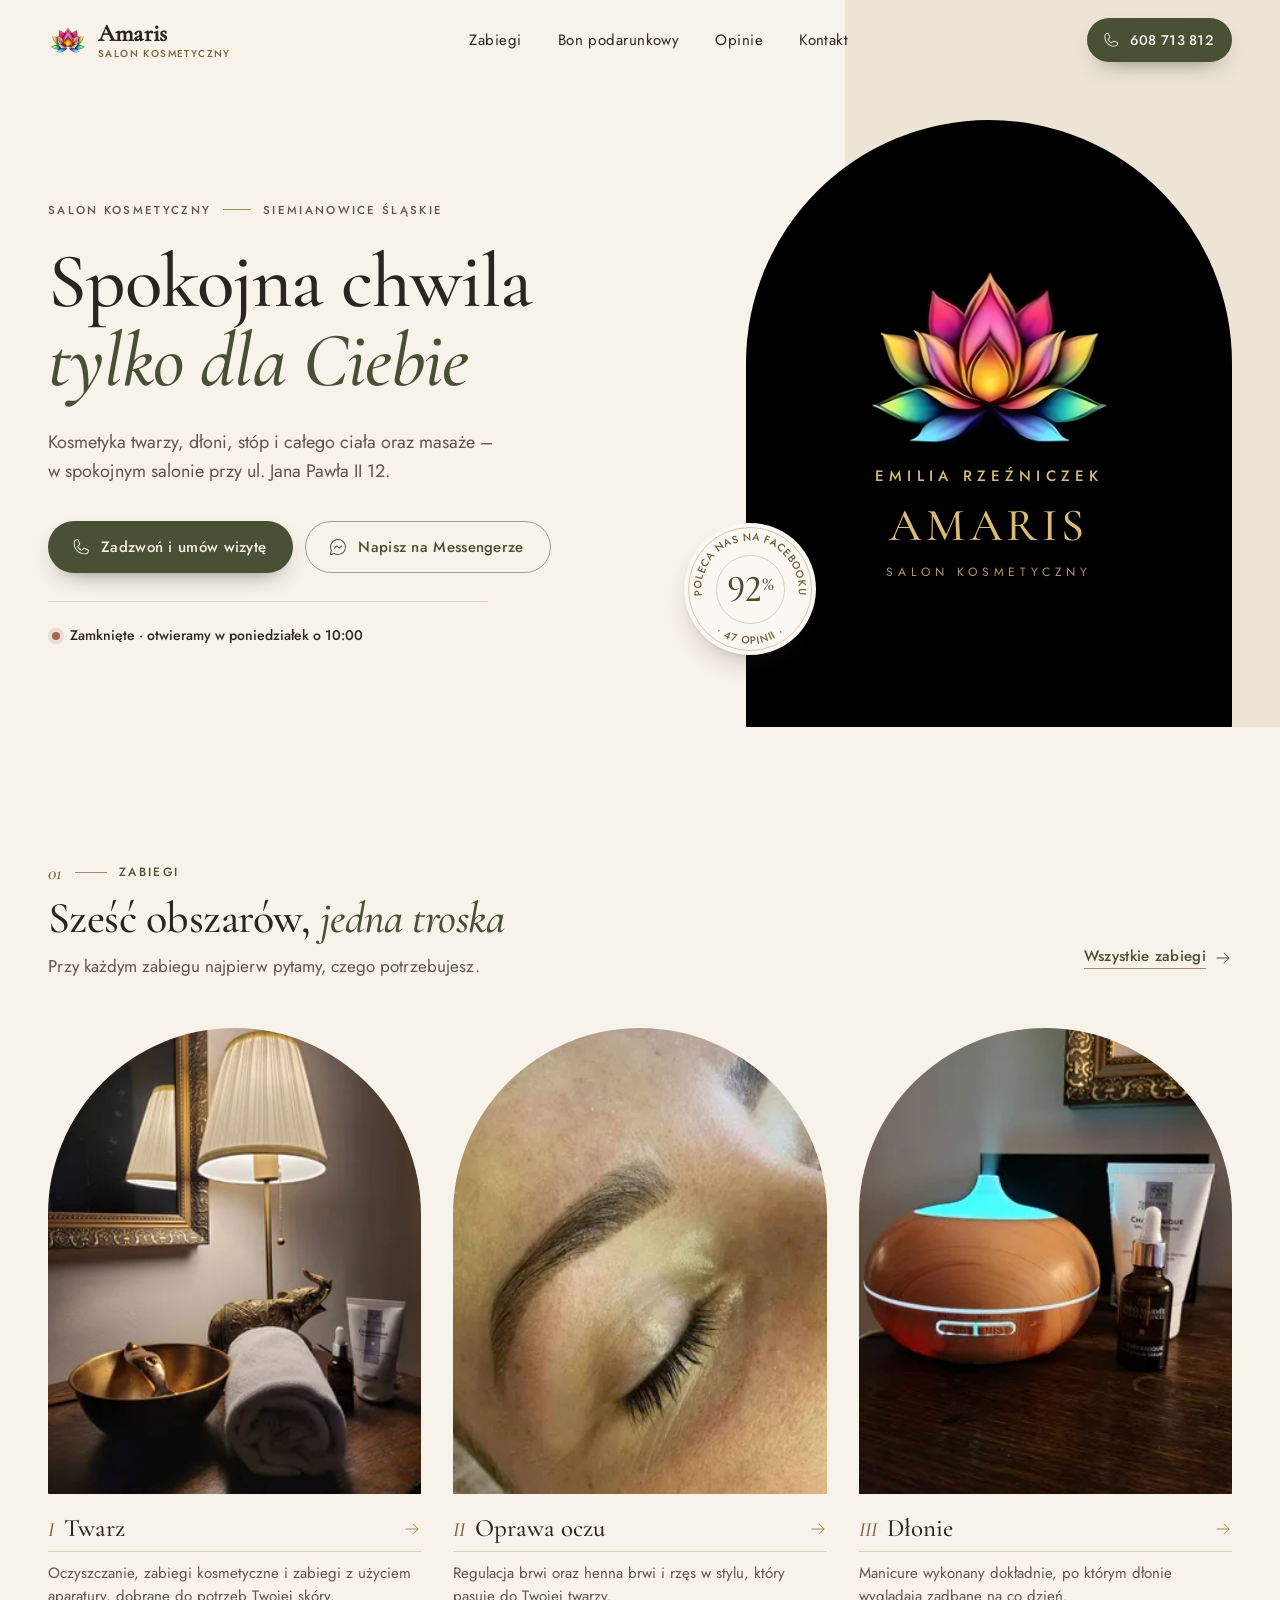
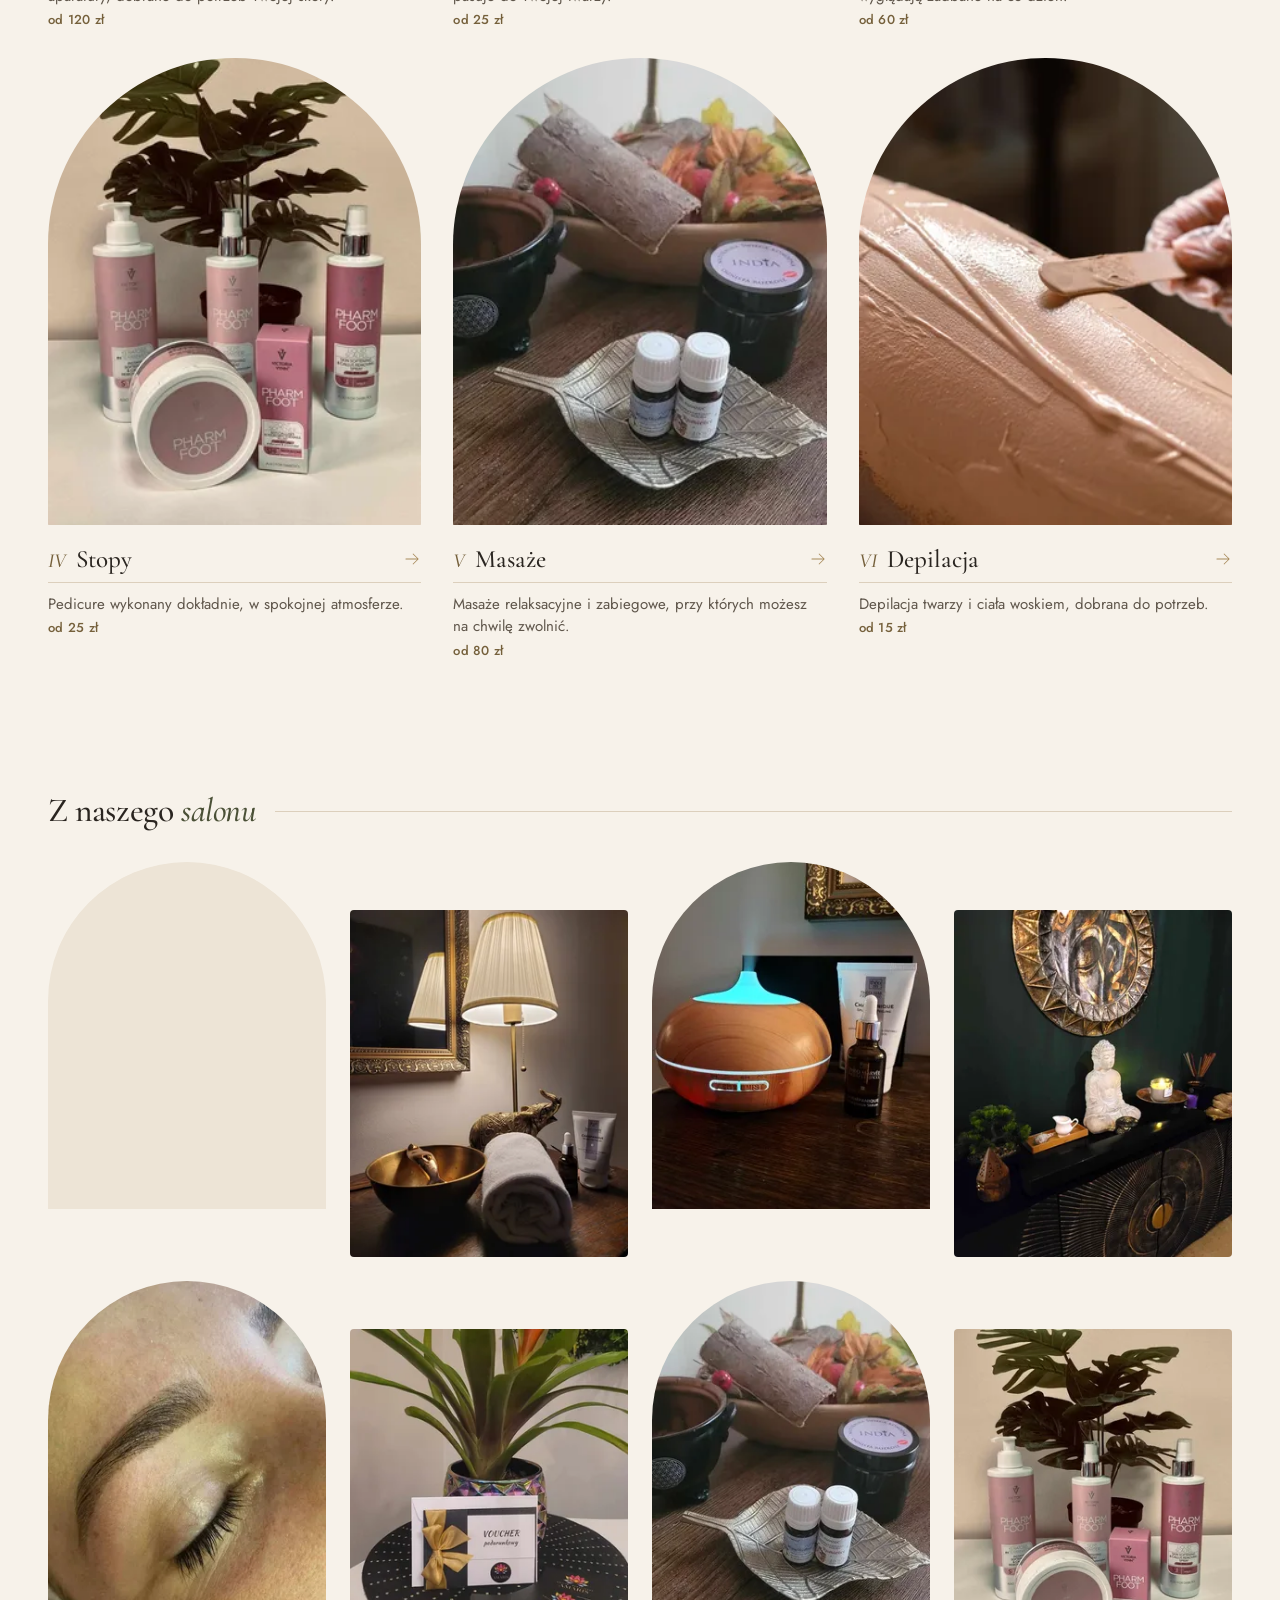
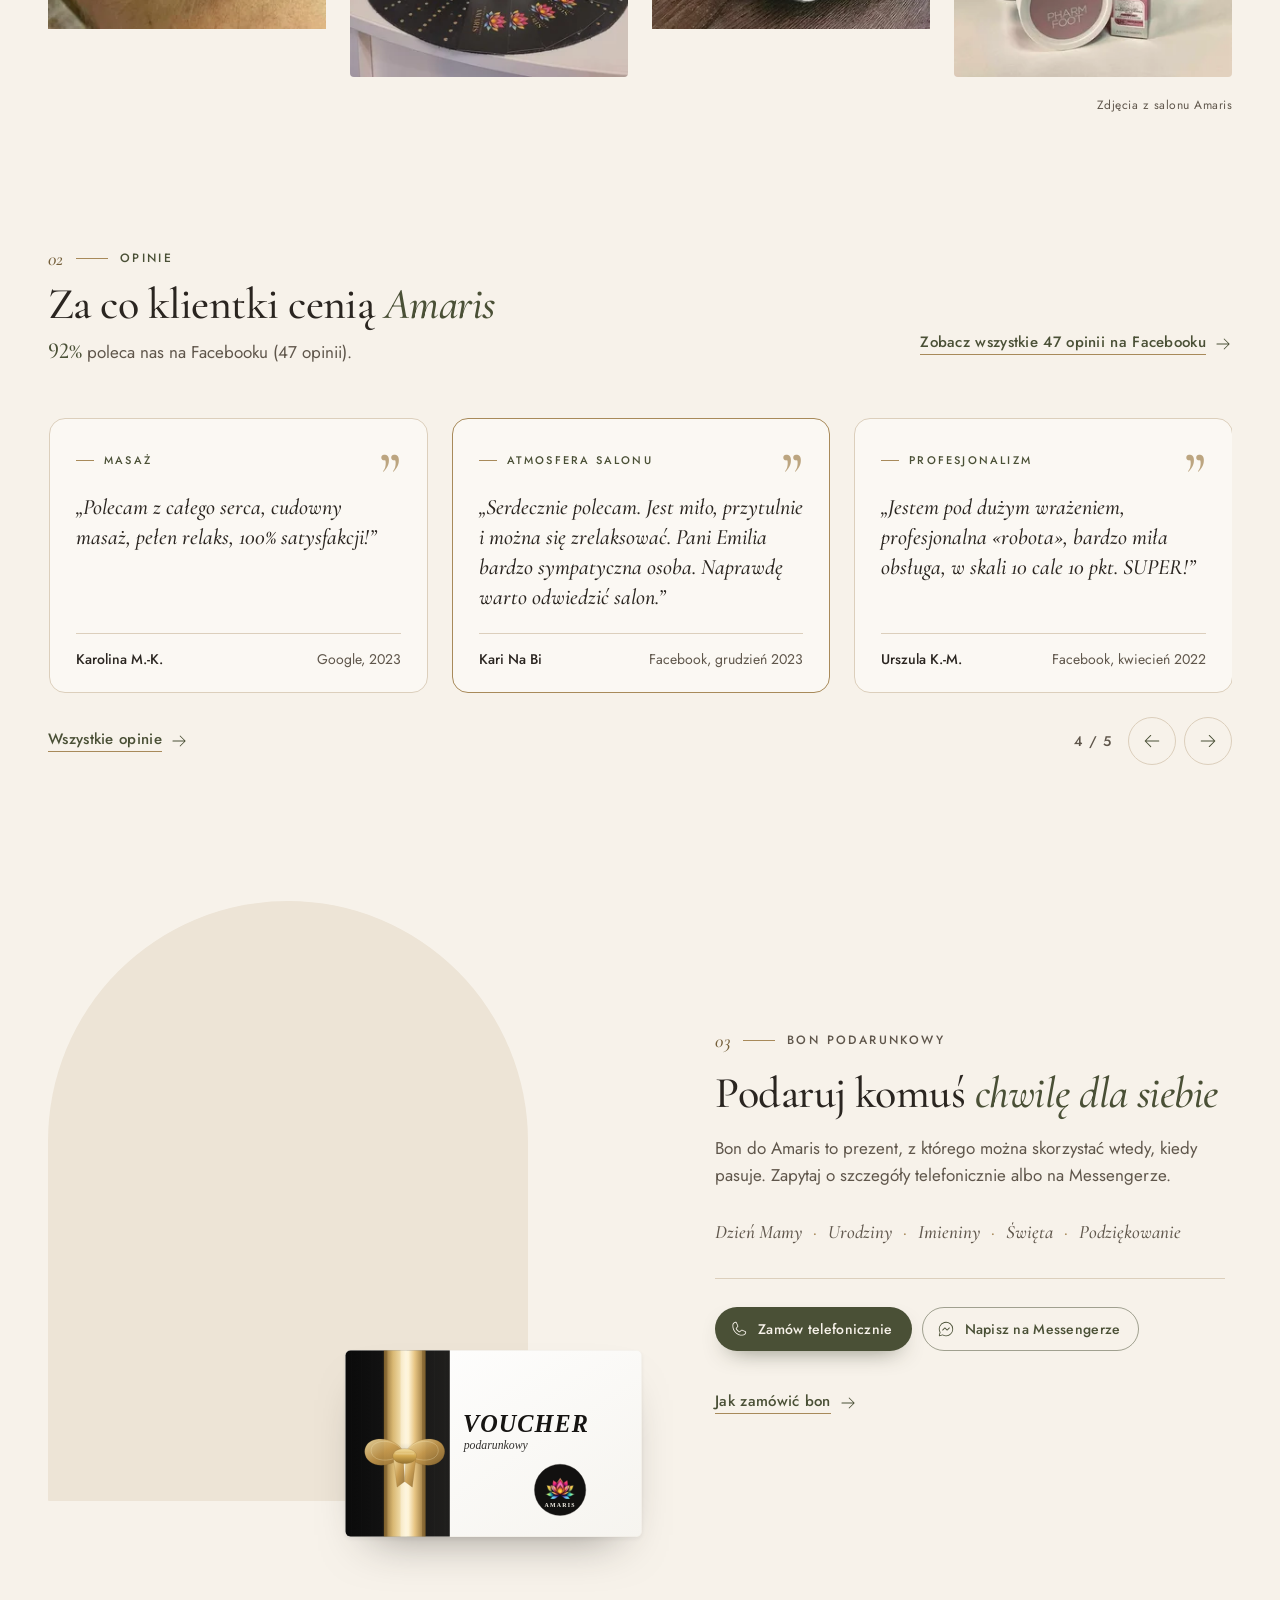
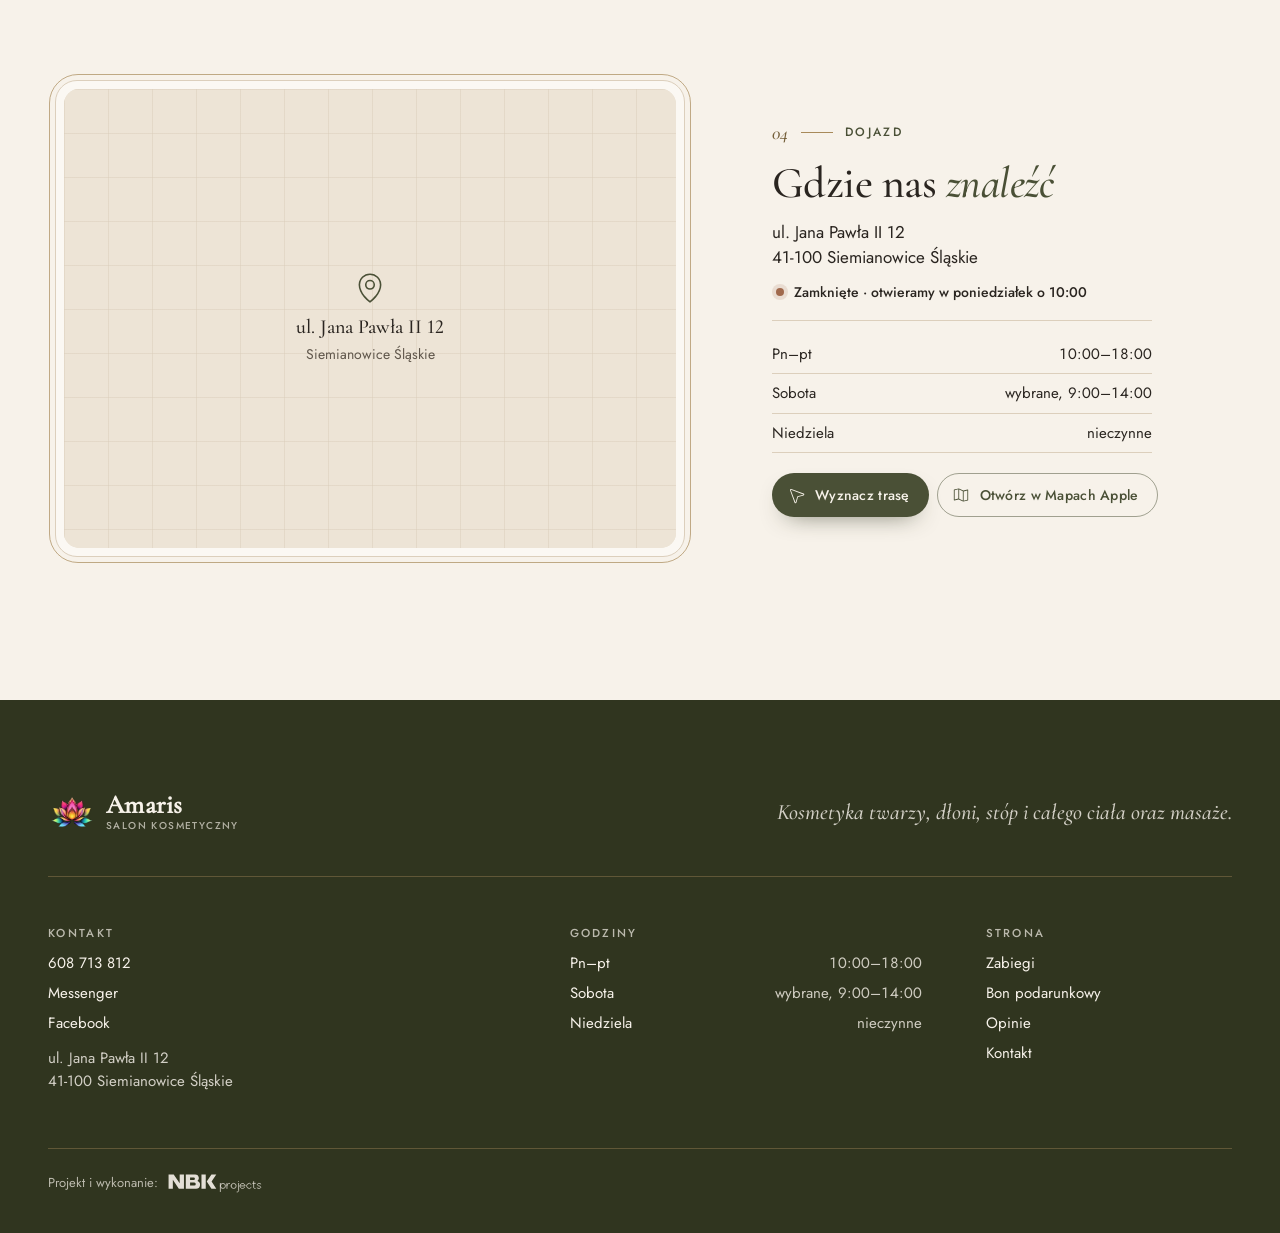
==== index.html @ fa2d9020 "Ostry kwiat lotosu z wizytówki w hero i na voucherze, aktualny opis bonu Co-Authored-By: Claude Opus" ====
<!doctype html>
<html lang="pl">
<head>
<meta charset="utf-8">
<meta name="viewport" content="width=device-width, initial-scale=1, viewport-fit=cover">
<meta name="format-detection" content="telephone=no">
<title>Amaris – Salon kosmetyczny Siemianowice Śląskie</title>
<meta name="description" content="Amaris to salon kosmetyczny w centrum Siemianowic Śląskich, blisko Katowic i Chorzowa – zabiegi na twarz, henna brwi i rzęs, manicure, pedicure, masaże i depilacja. Umów się już dziś.">
<link rel="canonical" href="https://studioamaris.pl/">
<meta property="og:title" content="Amaris – Salon kosmetyczny Siemianowice Śląskie">
<meta property="og:description" content="Zabiegi na twarz, ciało, dłonie i stopy oraz masaże w salonie Amaris w Siemianowicach Śląskich i okolicy. Sprawdź zabiegi i umów wizytę.">
<meta property="og:type" content="website">
<meta property="og:locale" content="pl_PL">
<meta property="og:url" content="https://studioamaris.pl/">
<meta property="og:image" content="https://studioamaris.pl/og.jpg">
<meta property="og:image:width" content="1200">
<meta property="og:image:height" content="630">
<meta name="twitter:card" content="summary_large_image">
<meta name="theme-color" content="#4A5036">
<meta name="robots" content="index, follow, max-image-preview:large">
<link rel="icon" href="favicon.svg" type="image/svg+xml">
<link rel="icon" href="assets/logo/favicon-32.png" sizes="32x32" type="image/png">
<link rel="apple-touch-icon" href="assets/logo/apple-touch-icon.png">
<link rel="preload" href="assets/fonts/cormorant-garamond-latin-500-normal.woff2" as="font" type="font/woff2" crossorigin>
<link rel="preload" href="assets/fonts/jost-latin-400-normal.woff2" as="font" type="font/woff2" crossorigin>
<link rel="preload" as="image" href="assets/img/lotos-600.webp" imagesrcset="assets/img/lotos-600.webp 600w, assets/img/lotos-1000.webp 1000w" imagesizes="(min-width: 900px) 320px, 60vw">
<link rel="stylesheet" href="assets/css/amaris.css">
<script>document.documentElement.classList.add('js')</script>
<script type="application/ld+json">{"@context": "https://schema.org", "@type": "BeautySalon", "@id": "https://studioamaris.pl/#salon", "name": "Amaris – Salon kosmetyczny", "alternateName": "Studio Amaris", "url": "https://studioamaris.pl/", "logo": "https://studioamaris.pl/assets/logo/lotos-160.png", "image": "https://studioamaris.pl/og.jpg", "telephone": "+48608713812", "priceRange": "15–400 zł", "address": {"@type": "PostalAddress", "streetAddress": "ul. Jana Pawła II 12", "addressLocality": "Siemianowice Śląskie", "postalCode": "41-100", "addressCountry": "PL"}, "geo": {"@type": "GeoCoordinates", "latitude": 50.3056195, "longitude": 19.0266191}, "areaServed": ["Siemianowice Śląskie", "Katowice", "Chorzów", "Czeladź", "Będzin"], "sameAs": ["https://www.facebook.com/profile.php?id=100036847705995", "https://www.facebook.com/AmarisSalon"], "openingHoursSpecification": [{"@type": "OpeningHoursSpecification", "dayOfWeek": "Monday", "opens": "10:00", "closes": "18:00"}, {"@type": "OpeningHoursSpecification", "dayOfWeek": "Tuesday", "opens": "10:00", "closes": "18:00"}, {"@type": "OpeningHoursSpecification", "dayOfWeek": "Wednesday", "opens": "10:00", "closes": "18:00"}, {"@type": "OpeningHoursSpecification", "dayOfWeek": "Thursday", "opens": "10:00", "closes": "18:00"}, {"@type": "OpeningHoursSpecification", "dayOfWeek": "Friday", "opens": "10:00", "closes": "18:00"}], "hasOfferCatalog": {"@type": "OfferCatalog", "name": "Zabiegi Amaris", "itemListElement": [{"@type": "OfferCatalog", "name": "Twarz", "itemListElement": [{"@type": "Offer", "price": 150, "priceCurrency": "PLN", "itemOffered": {"@type": "Service", "name": "Oczyszczanie manualne podstawowe"}}, {"@type": "Offer", "price": 200, "priceCurrency": "PLN", "itemOffered": {"@type": "Service", "name": "Oczyszczanie manualne rozszerzone (kwasy, kawitacja)"}}, {"@type": "Offer", "price": 200, "priceCurrency": "PLN", "itemOffered": {"@type": "Service", "name": "Oczyszczanie wodorowe"}}, {"@type": "Offer", "price": 160, "priceCurrency": "PLN", "itemOffered": {"@type": "Service", "name": "Zabieg kosmetyczny z masażem"}}, {"@type": "Offer", "price": 120, "priceCurrency": "PLN", "itemOffered": {"@type": "Service", "name": "Podstawowy zabieg kosmetyczny – twarz i szyja"}}, {"@type": "Offer", "price": 170, "priceCurrency": "PLN", "itemOffered": {"@type": "Service", "name": "Podstawowy zabieg kosmetyczny – twarz, szyja i dekolt"}}, {"@type": "Offer", "price": 220, "priceCurrency": "PLN", "itemOffered": {"@type": "Service", "name": "Zabieg bankietowy Nana Gaba"}}, {"@type": "Offer", "price": 280, "priceCurrency": "PLN", "itemOffered": {"@type": "Service", "name": "Zabieg bankietowy Peel Mission"}}, {"@type": "Offer", "price": 160, "priceCurrency": "PLN", "itemOffered": {"@type": "Service", "name": "Monokwasy Peel Mission – jeden kwas"}}, {"@type": "Offer", "price": 300, "priceCurrency": "PLN", "itemOffered": {"@type": "Service", "name": "Zabieg biostymulujący – twarz i szyja"}}, {"@type": "Offer", "price": 180, "priceCurrency": "PLN", "itemOffered": {"@type": "Service", "name": "Zabieg z użyciem aparatury – twarz, szyja"}}]}, {"@type": "OfferCatalog", "name": "Oprawa oczu i brwi", "itemListElement": [{"@type": "Offer", "price": 25, "priceCurrency": "PLN", "itemOffered": {"@type": "Service", "name": "Regulacja brwi"}}, {"@type": "Offer", "price": 30, "priceCurrency": "PLN", "itemOffered": {"@type": "Service", "name": "Henna rzęs"}}, {"@type": "Offer", "price": 50, "priceCurrency": "PLN", "itemOffered": {"@type": "Service", "name": "Henna z regulacją"}}, {"@type": "Offer", "price": 60, "priceCurrency": "PLN", "itemOffered": {"@type": "Service", "name": "Henna z regulacją brwi i rzęs"}}]}, {"@type": "OfferCatalog", "name": "Dłonie", "itemListElement": [{"@type": "Offer", "price": 70, "priceCurrency": "PLN", "itemOffered": {"@type": "Service", "name": "Manicure klasyczny"}}, {"@type": "Offer", "price": 80, "priceCurrency": "PLN", "itemOffered": {"@type": "Service", "name": "Manicure japoński"}}, {"@type": "Offer", "price": 60, "priceCurrency": "PLN", "itemOffered": {"@type": "Service", "name": "Pielęgnacja dłoni"}}, {"@type": "Offer", "price": 110, "priceCurrency": "PLN", "itemOffered": {"@type": "Service", "name": "Manicure hybrydowy"}}, {"@type": "Offer", "price": 130, "priceCurrency": "PLN", "itemOffered": {"@type": "Service", "name": "Manicure żelowy"}}]}, {"@type": "OfferCatalog", "name": "Stopy", "itemListElement": [{"@type": "Offer", "price": 130, "priceCurrency": "PLN", "itemOffered": {"@type": "Service", "name": "Pedicure kosmetyczny"}}, {"@type": "Offer", "price": 150, "priceCurrency": "PLN", "itemOffered": {"@type": "Service", "name": "Pedicure podologiczny"}}, {"@type": "Offer", "price": 160, "priceCurrency": "PLN", "itemOffered": {"@type": "Service", "name": "Pedicure hybrydowy"}}]}, {"@type": "OfferCatalog", "name": "Masaże", "itemListElement": [{"@type": "Offer", "price": 100, "priceCurrency": "PLN", "itemOffered": {"@type": "Service", "name": "Masaż klasyczny – 30 min"}}, {"@type": "Offer", "price": 100, "priceCurrency": "PLN", "itemOffered": {"@type": "Service", "name": "Masaż relaksacyjny – 30 min"}}, {"@type": "Offer", "price": 220, "priceCurrency": "PLN", "itemOffered": {"@type": "Service", "name": "Masaż z gorącymi kamieniami"}}, {"@type": "Offer", "price": 80, "priceCurrency": "PLN", "itemOffered": {"@type": "Service", "name": "Masaż twarzy, szyi i dekoltu"}}, {"@type": "Offer", "price": 180, "priceCurrency": "PLN", "itemOffered": {"@type": "Service", "name": "Masaż Kobido"}}, {"@type": "Offer", "price": 360, "priceCurrency": "PLN", "itemOffered": {"@type": "Service", "name": "Masaż dla par"}}]}, {"@type": "OfferCatalog", "name": "Depilacja", "itemListElement": [{"@type": "Offer", "price": 15, "priceCurrency": "PLN", "itemOffered": {"@type": "Service", "name": "Wąsik"}}, {"@type": "Offer", "price": 60, "priceCurrency": "PLN", "itemOffered": {"@type": "Service", "name": "Depilacja twarzy"}}, {"@type": "Offer", "price": 50, "priceCurrency": "PLN", "itemOffered": {"@type": "Service", "name": "Depilacja pach"}}, {"@type": "Offer", "price": 60, "priceCurrency": "PLN", "itemOffered": {"@type": "Service", "name": "Depilacja ud"}}, {"@type": "Offer", "price": 80, "priceCurrency": "PLN", "itemOffered": {"@type": "Service", "name": "Depilacja łydek"}}, {"@type": "Offer", "price": 120, "priceCurrency": "PLN", "itemOffered": {"@type": "Service", "name": "Depilacja nóg"}}, {"@type": "Offer", "price": 120, "priceCurrency": "PLN", "itemOffered": {"@type": "Service", "name": "Depilacja pleców"}}]}, {"@type": "OfferCatalog", "name": "Pakiety", "itemListElement": [{"@type": "Offer", "price": 220, "priceCurrency": "PLN", "itemOffered": {"@type": "Service", "name": "Kobido z pielęgnacją"}}, {"@type": "Offer", "price": 360, "priceCurrency": "PLN", "itemOffered": {"@type": "Service", "name": "Kosmetyka twarzy i godzinny masaż ciała"}}]}]}, "founder": {"@type": "Person", "name": "Emilia Rzeźniczek"}}</script>
</head>
<body class="s-index">
<a class="przeskocz" href="#tresc">Przejdź do&nbsp;treści</a>
<header class="naglowek">
  <div class="wrap naglowek__wnetrze">
    <a class="logo" href="index.html"><span class="logo__znak"><img src="assets/logo/lotos-80.png" alt="" width="40" height="40" loading="eager"></span><span class="logo__tekst"><span class="logo__nazwa">Amaris</span><span class="logo__podpis">Salon kosmetyczny</span></span></a>
    <nav class="nawigacja" aria-label="Główna"><ul><li><a href="zabiegi.html">Zabiegi</a></li><li><a href="bon.html">Bon podarunkowy</a></li><li><a href="opinie.html">Opinie</a></li><li><a href="kontakt.html">Kontakt</a></li></ul></nav>
    <a class="btn btn--glowny btn--maly naglowek__tel" href="tel:+48608713812"><svg class="ikona" aria-hidden="true" focusable="false" xmlns="http://www.w3.org/2000/svg" viewBox="0 0 256 256" fill="currentColor"><path d="M221.59,160.3l-47.24-21.17a14,14,0,0,0-13.28,1.22,4.81,4.81,0,0,0-.56.42l-24.69,21a1.88,1.88,0,0,1-1.68.06c-15.87-7.66-32.31-24-40-39.65a1.91,1.91,0,0,1,0-1.68l21.07-25a6.13,6.13,0,0,0,.42-.58,14,14,0,0,0,1.12-13.27L95.73,34.49a14,14,0,0,0-14.56-8.38A54.24,54.24,0,0,0,34,80c0,78.3,63.7,142,142,142a54.25,54.25,0,0,0,53.89-47.17A14,14,0,0,0,221.59,160.3ZM176,210C104.32,210,46,151.68,46,80A42.23,42.23,0,0,1,82.67,38h.23a2,2,0,0,1,1.84,1.31l21.1,47.11a2,2,0,0,1,0,1.67L84.73,113.15a4.73,4.73,0,0,0-.43.57,14,14,0,0,0-.91,13.73c8.87,18.16,27.17,36.32,45.53,45.19a14,14,0,0,0,13.77-1c.19-.13.38-.27.56-.42l24.68-21a1.92,1.92,0,0,1,1.6-.1l47.25,21.17a2,2,0,0,1,1.21,2A42.24,42.24,0,0,1,176,210Z"/></svg>608&nbsp;713&nbsp;812</a>
    <button class="menu-przycisk" type="button" aria-expanded="false" aria-controls="menu" data-menu-otworz><svg class="ikona" aria-hidden="true" focusable="false" xmlns="http://www.w3.org/2000/svg" viewBox="0 0 256 256" fill="currentColor"><path d="M222,128a6,6,0,0,1-6,6H40a6,6,0,0,1,0-12H216A6,6,0,0,1,222,128ZM40,70H216a6,6,0,0,0,0-12H40a6,6,0,0,0,0,12ZM216,186H40a6,6,0,0,0,0,12H216a6,6,0,0,0,0-12Z"/></svg><span class="sr">Otwórz menu</span></button>
  </div>
</header>
<div class="menu" id="menu" role="dialog" aria-modal="true" aria-label="Menu" aria-hidden="true">
  <div class="wrap menu__gora">
    <a class="logo" href="index.html"><span class="logo__znak"><img src="assets/logo/lotos-80.png" alt="" width="40" height="40" loading="eager"></span><span class="logo__tekst"><span class="logo__nazwa">Amaris</span><span class="logo__podpis">Salon kosmetyczny</span></span></a>
    <button class="menu-przycisk" type="button" data-menu-zamknij><svg class="ikona" aria-hidden="true" focusable="false" xmlns="http://www.w3.org/2000/svg" viewBox="0 0 256 256" fill="currentColor"><path d="M204.24,195.76a6,6,0,1,1-8.48,8.48L128,136.49,60.24,204.24a6,6,0,0,1-8.48-8.48L119.51,128,51.76,60.24a6,6,0,0,1,8.48-8.48L128,119.51l67.76-67.75a6,6,0,0,1,8.48,8.48L136.49,128Z"/></svg><span class="sr">Zamknij menu</span></button>
  </div>
  <nav class="wrap" aria-label="Menu"><ul class="menu__lista"><li><a href="zabiegi.html"><span class="menu__nr" aria-hidden="true">01</span>Zabiegi<svg class="ikona" aria-hidden="true" focusable="false" xmlns="http://www.w3.org/2000/svg" viewBox="0 0 256 256" fill="currentColor"><path d="M220.24,132.24l-72,72a6,6,0,0,1-8.48-8.48L201.51,134H40a6,6,0,0,1,0-12H201.51L139.76,60.24a6,6,0,0,1,8.48-8.48l72,72A6,6,0,0,1,220.24,132.24Z"/></svg></a></li><li><a href="bon.html"><span class="menu__nr" aria-hidden="true">02</span>Bon podarunkowy<svg class="ikona" aria-hidden="true" focusable="false" xmlns="http://www.w3.org/2000/svg" viewBox="0 0 256 256" fill="currentColor"><path d="M220.24,132.24l-72,72a6,6,0,0,1-8.48-8.48L201.51,134H40a6,6,0,0,1,0-12H201.51L139.76,60.24a6,6,0,0,1,8.48-8.48l72,72A6,6,0,0,1,220.24,132.24Z"/></svg></a></li><li><a href="opinie.html"><span class="menu__nr" aria-hidden="true">03</span>Opinie<svg class="ikona" aria-hidden="true" focusable="false" xmlns="http://www.w3.org/2000/svg" viewBox="0 0 256 256" fill="currentColor"><path d="M220.24,132.24l-72,72a6,6,0,0,1-8.48-8.48L201.51,134H40a6,6,0,0,1,0-12H201.51L139.76,60.24a6,6,0,0,1,8.48-8.48l72,72A6,6,0,0,1,220.24,132.24Z"/></svg></a></li><li><a href="kontakt.html"><span class="menu__nr" aria-hidden="true">04</span>Kontakt<svg class="ikona" aria-hidden="true" focusable="false" xmlns="http://www.w3.org/2000/svg" viewBox="0 0 256 256" fill="currentColor"><path d="M220.24,132.24l-72,72a6,6,0,0,1-8.48-8.48L201.51,134H40a6,6,0,0,1,0-12H201.51L139.76,60.24a6,6,0,0,1,8.48-8.48l72,72A6,6,0,0,1,220.24,132.24Z"/></svg></a></li></ul></nav>
  <div class="wrap menu__dol">
    <p class="status" data-status data-stan="nieznany"><span class="status__kropka" aria-hidden="true"></span><span class="status__tekst">Pn–pt 10:00–18:00, wybrane soboty 9:00–14:00</span></p>
    <a class="btn btn--glowny" href="tel:+48608713812"><svg class="ikona" aria-hidden="true" focusable="false" xmlns="http://www.w3.org/2000/svg" viewBox="0 0 256 256" fill="currentColor"><path d="M221.59,160.3l-47.24-21.17a14,14,0,0,0-13.28,1.22,4.81,4.81,0,0,0-.56.42l-24.69,21a1.88,1.88,0,0,1-1.68.06c-15.87-7.66-32.31-24-40-39.65a1.91,1.91,0,0,1,0-1.68l21.07-25a6.13,6.13,0,0,0,.42-.58,14,14,0,0,0,1.12-13.27L95.73,34.49a14,14,0,0,0-14.56-8.38A54.24,54.24,0,0,0,34,80c0,78.3,63.7,142,142,142a54.25,54.25,0,0,0,53.89-47.17A14,14,0,0,0,221.59,160.3ZM176,210C104.32,210,46,151.68,46,80A42.23,42.23,0,0,1,82.67,38h.23a2,2,0,0,1,1.84,1.31l21.1,47.11a2,2,0,0,1,0,1.67L84.73,113.15a4.73,4.73,0,0,0-.43.57,14,14,0,0,0-.91,13.73c8.87,18.16,27.17,36.32,45.53,45.19a14,14,0,0,0,13.77-1c.19-.13.38-.27.56-.42l24.68-21a1.92,1.92,0,0,1,1.6-.1l47.25,21.17a2,2,0,0,1,1.21,2A42.24,42.24,0,0,1,176,210Z"/></svg>Zadzwoń i&nbsp;umów wizytę</a>
    <a class="btn btn--obrys" href="https://m.me/AmarisSalon" target="_blank" rel="noopener"><svg class="ikona" aria-hidden="true" focusable="false" xmlns="http://www.w3.org/2000/svg" viewBox="0 0 256 256" fill="currentColor"><path d="M180.24,107.76a6,6,0,0,1,0,8.48l-32,32a6,6,0,0,1-8.48,0L112,120.49,84.24,148.24a6,6,0,0,1-8.48-8.48l32-32a6,6,0,0,1,8.48,0L144,135.51l27.76-27.75A6,6,0,0,1,180.24,107.76ZM230,128A102,102,0,0,1,79.31,217.65L44.44,229.27a14,14,0,0,1-17.71-17.71l11.62-34.87A102,102,0,1,1,230,128Zm-12,0A90,90,0,1,0,50.08,173.06a6,6,0,0,1,.5,4.91L38.12,215.35a2,2,0,0,0,2.53,2.53L78,205.42a6.2,6.2,0,0,1,1.9-.31,6.09,6.09,0,0,1,3,.81A90,90,0,0,0,218,128Z"/></svg>Napisz na&nbsp;Messengerze<span class="sr"> (otwiera się w&nbsp;nowej karcie)</span></a>
    <p class="menu__adres">ul.&nbsp;Jana&nbsp;Pawła&nbsp;II&nbsp;12, <span class="nw">41-100</span>&nbsp;Siemianowice&nbsp;Śląskie</p>
  </div>
</div>
<main id="tresc">
<section class="hero" aria-labelledby="h-hero">
  <div class="wrap hero__siatka">
    <div class="hero__tekst">
      <p class="hero__nad"><span>Salon kosmetyczny</span><span class="hero__kreska" aria-hidden="true"></span><span>Siemianowice&nbsp;Śląskie</span></p>
      <h1 id="h-hero">Spokojna chwila <em>tylko dla Ciebie</em></h1>
      <p class="hero__lead">Kosmetyka twarzy, dłoni, stóp i&nbsp;całego ciała oraz masaże<span class="dl">&nbsp;– w&nbsp;spokojnym salonie przy ul.&nbsp;Jana&nbsp;Pawła&nbsp;II&nbsp;12</span>.</p>
      <div class="hero__cta" data-start-cta><a class="btn btn--glowny" href="tel:+48608713812"><svg class="ikona" aria-hidden="true" focusable="false" xmlns="http://www.w3.org/2000/svg" viewBox="0 0 256 256" fill="currentColor"><path d="M221.59,160.3l-47.24-21.17a14,14,0,0,0-13.28,1.22,4.81,4.81,0,0,0-.56.42l-24.69,21a1.88,1.88,0,0,1-1.68.06c-15.87-7.66-32.31-24-40-39.65a1.91,1.91,0,0,1,0-1.68l21.07-25a6.13,6.13,0,0,0,.42-.58,14,14,0,0,0,1.12-13.27L95.73,34.49a14,14,0,0,0-14.56-8.38A54.24,54.24,0,0,0,34,80c0,78.3,63.7,142,142,142a54.25,54.25,0,0,0,53.89-47.17A14,14,0,0,0,221.59,160.3ZM176,210C104.32,210,46,151.68,46,80A42.23,42.23,0,0,1,82.67,38h.23a2,2,0,0,1,1.84,1.31l21.1,47.11a2,2,0,0,1,0,1.67L84.73,113.15a4.73,4.73,0,0,0-.43.57,14,14,0,0,0-.91,13.73c8.87,18.16,27.17,36.32,45.53,45.19a14,14,0,0,0,13.77-1c.19-.13.38-.27.56-.42l24.68-21a1.92,1.92,0,0,1,1.6-.1l47.25,21.17a2,2,0,0,1,1.21,2A42.24,42.24,0,0,1,176,210Z"/></svg><span>Zadzwoń<span class="dl"> i&nbsp;umów wizytę</span></span></a><a class="btn btn--obrys" href="https://m.me/AmarisSalon" target="_blank" rel="noopener"><svg class="ikona" aria-hidden="true" focusable="false" xmlns="http://www.w3.org/2000/svg" viewBox="0 0 256 256" fill="currentColor"><path d="M180.24,107.76a6,6,0,0,1,0,8.48l-32,32a6,6,0,0,1-8.48,0L112,120.49,84.24,148.24a6,6,0,0,1-8.48-8.48l32-32a6,6,0,0,1,8.48,0L144,135.51l27.76-27.75A6,6,0,0,1,180.24,107.76ZM230,128A102,102,0,0,1,79.31,217.65L44.44,229.27a14,14,0,0,1-17.71-17.71l11.62-34.87A102,102,0,1,1,230,128Zm-12,0A90,90,0,1,0,50.08,173.06a6,6,0,0,1,.5,4.91L38.12,215.35a2,2,0,0,0,2.53,2.53L78,205.42a6.2,6.2,0,0,1,1.9-.31,6.09,6.09,0,0,1,3,.81A90,90,0,0,0,218,128Z"/></svg><span>Napisz<span class="dl"> na&nbsp;Messengerze</span></span><span class="sr"> (otwiera się w&nbsp;nowej karcie)</span></a></div>
      <p class="status hero__status" data-status data-stan="nieznany"><span class="status__kropka" aria-hidden="true"></span><span class="status__tekst">Pn–pt 10:00–18:00, wybrane soboty 9:00–14:00</span></p>
    </div>
    <div class="hero__foto">
      <div class="luk-rama"><div class="luk hero__wizytowka">
        <img src="assets/img/lotos-600.webp" srcset="assets/img/lotos-600.webp 600w, assets/img/lotos-1000.webp 1000w" sizes="(min-width: 900px) 320px, 60vw" width="491" height="345" alt="Logo salonu Amaris – kolorowy kwiat lotosu, Emilia Rzeźniczek" fetchpriority="high">
        <p class="hero__wiz-imie">Emilia&nbsp;Rzeźniczek</p>
        <p class="hero__wiz-marka">Amaris</p>
        <p class="hero__wiz-podpis">salon kosmetyczny</p>
      </div></div>
      <a class="pieczec" href="opinie.html">
        <svg class="pieczec__krag" viewBox="0 0 120 120" aria-hidden="true" focusable="false"><defs><path id="pieczec-gora" d="M18.65 75.05A44 44 0 1 1 101.35 75.05"/><path id="pieczec-dol" d="M13.02 77.1A50 50 0 0 0 106.98 77.1"/></defs><text text-anchor="middle"><textPath href="#pieczec-gora" startOffset="50%" textLength="150" lengthAdjust="spacing">POLECA NAS NA FACEBOOKU</textPath></text><text text-anchor="middle"><textPath href="#pieczec-dol" startOffset="50%">· 47&nbsp;OPINII ·</textPath></text></svg>
        <span class="pieczec__liczba">92<small>%</small></span>
        <span class="sr">92% poleca Amaris na&nbsp;Facebooku, 47&nbsp;opinii&nbsp;– zobacz opinie</span>
      </a>
    </div>
  </div>
</section>

<section class="sekcja reveal" aria-labelledby="h-zabiegi">
  <div class="wrap">
    <div class="glowa glowa--rzad">
      <p class="etykieta"><span class="etykieta__nr">01</span><span class="etykieta__kreska" aria-hidden="true"></span>Zabiegi</p>
      <h2 id="h-zabiegi">Sześć obszarów, <em>jedna troska</em></h2>
      <p class="glowa__opis">Przy każdym zabiegu najpierw pytamy, czego potrzebujesz.</p>
      <a class="link" href="zabiegi.html"><span>Wszystkie zabiegi</span><svg class="ikona" aria-hidden="true" focusable="false" xmlns="http://www.w3.org/2000/svg" viewBox="0 0 256 256" fill="currentColor"><path d="M220.24,132.24l-72,72a6,6,0,0,1-8.48-8.48L201.51,134H40a6,6,0,0,1,0-12H201.51L139.76,60.24a6,6,0,0,1,8.48-8.48l72,72A6,6,0,0,1,220.24,132.24Z"/></svg></a>
    </div>
    <ul class="kategorie">
      <li><a class="kategoria" href="zabiegi.html#twarz">
        <span class="kategoria__foto"><img src="assets/img/real-twarz-stanowisko-600.webp" srcset="assets/img/real-twarz-stanowisko-300.webp 300w, assets/img/real-twarz-stanowisko-600.webp 600w, assets/img/real-twarz-stanowisko-1000.webp 1000w" sizes="(min-width: 1000px) 280px, (min-width: 600px) 38vw, 52vw" width="600" height="750" alt="Stanowisko do&nbsp;zabiegu na&nbsp;twarz w&nbsp;salonie Amaris" loading="lazy" decoding="async"></span>
        <span class="kategoria__nr" aria-hidden="true">I</span>
        <span class="kategoria__tytul">Twarz<svg class="ikona" aria-hidden="true" focusable="false" xmlns="http://www.w3.org/2000/svg" viewBox="0 0 256 256" fill="currentColor"><path d="M220.24,132.24l-72,72a6,6,0,0,1-8.48-8.48L201.51,134H40a6,6,0,0,1,0-12H201.51L139.76,60.24a6,6,0,0,1,8.48-8.48l72,72A6,6,0,0,1,220.24,132.24Z"/></svg></span>
        <span class="kategoria__opis">Oczyszczanie, zabiegi kosmetyczne i&nbsp;zabiegi z&nbsp;użyciem aparatury, dobrane do&nbsp;potrzeb Twojej skóry.</span>
        <span class="kategoria__cena">od&nbsp;120&nbsp;zł</span>
      </a></li>
      <li><a class="kategoria" href="zabiegi.html#oko">
        <span class="kategoria__foto"><img src="assets/img/real-brwi-600.webp" srcset="assets/img/real-brwi-300.webp 300w, assets/img/real-brwi-600.webp 600w, assets/img/real-brwi-1000.webp 1000w" sizes="(min-width: 1000px) 280px, (min-width: 600px) 38vw, 52vw" width="600" height="750" alt="Brew po&nbsp;regulacji i&nbsp;hennie wykonana w&nbsp;salonie Amaris" loading="lazy" decoding="async"></span>
        <span class="kategoria__nr" aria-hidden="true">II</span>
        <span class="kategoria__tytul">Oprawa oczu<svg class="ikona" aria-hidden="true" focusable="false" xmlns="http://www.w3.org/2000/svg" viewBox="0 0 256 256" fill="currentColor"><path d="M220.24,132.24l-72,72a6,6,0,0,1-8.48-8.48L201.51,134H40a6,6,0,0,1,0-12H201.51L139.76,60.24a6,6,0,0,1,8.48-8.48l72,72A6,6,0,0,1,220.24,132.24Z"/></svg></span>
        <span class="kategoria__opis">Regulacja brwi oraz henna brwi i&nbsp;rzęs w&nbsp;stylu, który pasuje do&nbsp;Twojej twarzy.</span>
        <span class="kategoria__cena">od&nbsp;25&nbsp;zł</span>
      </a></li>
      <li><a class="kategoria" href="zabiegi.html#dlonie">
        <span class="kategoria__foto"><img src="assets/img/real-dyfuzor-600.webp" srcset="assets/img/real-dyfuzor-300.webp 300w, assets/img/real-dyfuzor-600.webp 600w, assets/img/real-dyfuzor-1000.webp 1000w" sizes="(min-width: 1000px) 280px, (min-width: 600px) 38vw, 52vw" width="600" height="750" alt="Kosmetyki profesjonalne używane w&nbsp;salonie Amaris" loading="lazy" decoding="async"></span>
        <span class="kategoria__nr" aria-hidden="true">III</span>
        <span class="kategoria__tytul">Dłonie<svg class="ikona" aria-hidden="true" focusable="false" xmlns="http://www.w3.org/2000/svg" viewBox="0 0 256 256" fill="currentColor"><path d="M220.24,132.24l-72,72a6,6,0,0,1-8.48-8.48L201.51,134H40a6,6,0,0,1,0-12H201.51L139.76,60.24a6,6,0,0,1,8.48-8.48l72,72A6,6,0,0,1,220.24,132.24Z"/></svg></span>
        <span class="kategoria__opis">Manicure wykonany dokładnie, po&nbsp;którym dłonie wyglądają zadbane na&nbsp;co dzień.</span>
        <span class="kategoria__cena">od&nbsp;60&nbsp;zł</span>
      </a></li>
      <li><a class="kategoria" href="zabiegi.html#stopy">
        <span class="kategoria__foto"><img src="assets/img/real-pharm-foot-600.webp" srcset="assets/img/real-pharm-foot-300.webp 300w, assets/img/real-pharm-foot-600.webp 600w, assets/img/real-pharm-foot-1000.webp 1000w" sizes="(min-width: 1000px) 280px, (min-width: 600px) 38vw, 52vw" width="600" height="750" alt="Kosmetyki do&nbsp;pielęgnacji stóp używane w&nbsp;salonie Amaris" loading="lazy" decoding="async"></span>
        <span class="kategoria__nr" aria-hidden="true">IV</span>
        <span class="kategoria__tytul">Stopy<svg class="ikona" aria-hidden="true" focusable="false" xmlns="http://www.w3.org/2000/svg" viewBox="0 0 256 256" fill="currentColor"><path d="M220.24,132.24l-72,72a6,6,0,0,1-8.48-8.48L201.51,134H40a6,6,0,0,1,0-12H201.51L139.76,60.24a6,6,0,0,1,8.48-8.48l72,72A6,6,0,0,1,220.24,132.24Z"/></svg></span>
        <span class="kategoria__opis">Pedicure wykonany dokładnie, w&nbsp;spokojnej atmosferze.</span>
        <span class="kategoria__cena">od&nbsp;25&nbsp;zł</span>
      </a></li>
      <li><a class="kategoria" href="zabiegi.html#masaze">
        <span class="kategoria__foto"><img src="assets/img/real-aromaterapia-600.webp" srcset="assets/img/real-aromaterapia-300.webp 300w, assets/img/real-aromaterapia-600.webp 600w, assets/img/real-aromaterapia-1000.webp 1000w" sizes="(min-width: 1000px) 280px, (min-width: 600px) 38vw, 52vw" width="600" height="750" alt="Olejki do&nbsp;aromaterapii w&nbsp;gabinecie Amaris" loading="lazy" decoding="async"></span>
        <span class="kategoria__nr" aria-hidden="true">V</span>
        <span class="kategoria__tytul">Masaże<svg class="ikona" aria-hidden="true" focusable="false" xmlns="http://www.w3.org/2000/svg" viewBox="0 0 256 256" fill="currentColor"><path d="M220.24,132.24l-72,72a6,6,0,0,1-8.48-8.48L201.51,134H40a6,6,0,0,1,0-12H201.51L139.76,60.24a6,6,0,0,1,8.48-8.48l72,72A6,6,0,0,1,220.24,132.24Z"/></svg></span>
        <span class="kategoria__opis">Masaże relaksacyjne i&nbsp;zabiegowe, przy których możesz na&nbsp;chwilę zwolnić.</span>
        <span class="kategoria__cena">od&nbsp;80&nbsp;zł</span>
      </a></li>
      <li><a class="kategoria" href="zabiegi.html#depilacja">
        <span class="kategoria__foto"><img src="assets/img/stock-depilacja-wosk-600.webp" srcset="assets/img/stock-depilacja-wosk-300.webp 300w, assets/img/stock-depilacja-wosk-600.webp 600w, assets/img/stock-depilacja-wosk-1000.webp 1000w" sizes="(min-width: 1000px) 280px, (min-width: 600px) 38vw, 52vw" width="600" height="750" alt="Depilacja woskiem – nakładanie wosku szpatułką" loading="lazy" decoding="async"></span>
        <span class="kategoria__nr" aria-hidden="true">VI</span>
        <span class="kategoria__tytul">Depilacja<svg class="ikona" aria-hidden="true" focusable="false" xmlns="http://www.w3.org/2000/svg" viewBox="0 0 256 256" fill="currentColor"><path d="M220.24,132.24l-72,72a6,6,0,0,1-8.48-8.48L201.51,134H40a6,6,0,0,1,0-12H201.51L139.76,60.24a6,6,0,0,1,8.48-8.48l72,72A6,6,0,0,1,220.24,132.24Z"/></svg></span>
        <span class="kategoria__opis">Depilacja twarzy i&nbsp;ciała woskiem, dobrana do&nbsp;potrzeb.</span>
        <span class="kategoria__cena">od&nbsp;15&nbsp;zł</span>
      </a></li>
    </ul>
  </div>
</section>

<section class="nastroj reveal" aria-labelledby="h-nastroj">
  <div class="wrap">
    <h2 id="h-nastroj" class="nastroj__tytul"><span>Z&nbsp;naszego <em>salonu</em></span></h2>
    <ul class="nastroj__pas">
        <li class="nastroj__kadr nastroj__kadr--0"><img src="assets/img/real-wnetrze-mural-budda-600.webp" srcset="assets/img/real-wnetrze-mural-budda-300.webp 300w, assets/img/real-wnetrze-mural-budda-600.webp 600w, assets/img/real-wnetrze-mural-budda-1000.webp 1000w" sizes="(min-width: 1000px) 190px, (min-width: 700px) 24vw, 37vw" width="600" height="750" alt="Gabinet zabiegowy z&nbsp;dekoracyjną ścianą w&nbsp;salonie Amaris" loading="lazy" decoding="async"></li>
        <li class="nastroj__kadr nastroj__kadr--1"><img src="assets/img/real-twarz-stanowisko-600.webp" srcset="assets/img/real-twarz-stanowisko-300.webp 300w, assets/img/real-twarz-stanowisko-600.webp 600w, assets/img/real-twarz-stanowisko-1000.webp 1000w" sizes="(min-width: 1000px) 190px, (min-width: 700px) 24vw, 37vw" width="600" height="750" alt="Stanowisko do&nbsp;zabiegów pielęgnacyjnych w&nbsp;salonie Amaris" loading="lazy" decoding="async"></li>
        <li class="nastroj__kadr nastroj__kadr--0"><img src="assets/img/real-dyfuzor-600.webp" srcset="assets/img/real-dyfuzor-300.webp 300w, assets/img/real-dyfuzor-600.webp 600w, assets/img/real-dyfuzor-1000.webp 1000w" sizes="(min-width: 1000px) 190px, (min-width: 700px) 24vw, 37vw" width="600" height="750" alt="Dyfuzor zapachowy i&nbsp;kosmetyki w&nbsp;gabinecie Amaris" loading="lazy" decoding="async"></li>
        <li class="nastroj__kadr nastroj__kadr--1"><img src="assets/img/real-wnetrze-budda-szeroko-600.webp" srcset="assets/img/real-wnetrze-budda-szeroko-300.webp 300w, assets/img/real-wnetrze-budda-szeroko-600.webp 600w, assets/img/real-wnetrze-budda-szeroko-1000.webp 1000w" sizes="(min-width: 1000px) 190px, (min-width: 700px) 24vw, 37vw" width="600" height="750" alt="Wnętrze gabinetu zabiegowego w&nbsp;salonie Amaris" loading="lazy" decoding="async"></li>
        <li class="nastroj__kadr nastroj__kadr--0"><img src="assets/img/real-brwi-600.webp" srcset="assets/img/real-brwi-300.webp 300w, assets/img/real-brwi-600.webp 600w, assets/img/real-brwi-1000.webp 1000w" sizes="(min-width: 1000px) 190px, (min-width: 700px) 24vw, 37vw" width="600" height="750" alt="Zabieg regulacji brwi wykonany w&nbsp;salonie Amaris" loading="lazy" decoding="async"></li>
        <li class="nastroj__kadr nastroj__kadr--1"><img src="assets/img/real-wnetrze-budda-blisko-600.webp" srcset="assets/img/real-wnetrze-budda-blisko-300.webp 300w, assets/img/real-wnetrze-budda-blisko-600.webp 600w, assets/img/real-wnetrze-budda-blisko-1000.webp 1000w" sizes="(min-width: 1000px) 190px, (min-width: 700px) 24vw, 37vw" width="600" height="750" alt="Voucher podarunkowy Amaris na&nbsp;recepcji salonu" loading="lazy" decoding="async"></li>
        <li class="nastroj__kadr nastroj__kadr--0"><img src="assets/img/real-aromaterapia-600.webp" srcset="assets/img/real-aromaterapia-300.webp 300w, assets/img/real-aromaterapia-600.webp 600w, assets/img/real-aromaterapia-1000.webp 1000w" sizes="(min-width: 1000px) 190px, (min-width: 700px) 24vw, 37vw" width="600" height="750" alt="Olejki do&nbsp;aromaterapii używane w&nbsp;salonie Amaris" loading="lazy" decoding="async"></li>
        <li class="nastroj__kadr nastroj__kadr--1"><img src="assets/img/real-pharm-foot-600.webp" srcset="assets/img/real-pharm-foot-300.webp 300w, assets/img/real-pharm-foot-600.webp 600w, assets/img/real-pharm-foot-1000.webp 1000w" sizes="(min-width: 1000px) 190px, (min-width: 700px) 24vw, 37vw" width="600" height="750" alt="Kosmetyki do&nbsp;pielęgnacji stóp w&nbsp;salonie Amaris" loading="lazy" decoding="async"></li>
    </ul>
    <p class="nastroj__podpis">Zdjęcia z&nbsp;salonu Amaris</p>
  </div>
</section>

<section class="sekcja reveal" aria-labelledby="h-opinie">
  <div class="wrap">
    <div class="glowa glowa--rzad">
      <p class="etykieta"><span class="etykieta__nr">02</span><span class="etykieta__kreska" aria-hidden="true"></span>Opinie</p>
      <h2 id="h-opinie">Za co klientki cenią <em>Amaris</em></h2>
      <p class="glowa__opis"><strong class="glowa__wynik">92%</strong> poleca nas na&nbsp;Facebooku (47&nbsp;opinii).</p>
      <a class="link" href="https://www.facebook.com/AmarisSalon/reviews" target="_blank" rel="noopener"><span>Zobacz wszystkie 47&nbsp;opinii na&nbsp;Facebooku</span><svg class="ikona" aria-hidden="true" focusable="false" xmlns="http://www.w3.org/2000/svg" viewBox="0 0 256 256" fill="currentColor"><path d="M220.24,132.24l-72,72a6,6,0,0,1-8.48-8.48L201.51,134H40a6,6,0,0,1,0-12H201.51L139.76,60.24a6,6,0,0,1,8.48-8.48l72,72A6,6,0,0,1,220.24,132.24Z"/></svg><span class="sr"> (otwiera się w&nbsp;nowej karcie)</span></a>
    </div>
    <div class="slider" data-slider>
    <ul class="slider__tor" aria-label="Opinie klientek" tabindex="0">
      <li class="slider__wypelniacz" aria-hidden="true"></li>
      <li class="opinia">
        <div class="opinia__gora">
          <p class="opinia__temat">Pedicure</p>
          <span class="opinia__znak" aria-hidden="true">”</span>
        </div>
        <blockquote class="opinia__cytat"><p>„Polecam każdemu, pani Emilka mistrzyni jak dla mnie. Pedicure wykonany z&nbsp;dokładnością i&nbsp;profesjonalnie, czułam się odprężona.”</p></blockquote>
        <p class="opinia__autor"><strong>Kasia T.</strong><span>Facebook, grudzień 2024</span></p>
      </li>
      <li class="opinia">
        <div class="opinia__gora">
          <p class="opinia__temat">Masaż Kobido</p>
          <span class="opinia__znak" aria-hidden="true">”</span>
        </div>
        <blockquote class="opinia__cytat"><p>„Wspaniały masaż kobido. Uwielbiam to miejsce i&nbsp;każdemu polecam z&nbsp;całego serca!”</p></blockquote>
        <p class="opinia__autor"><strong>Emi G.</strong><span>Google, 2025</span></p>
      </li>
      <li class="opinia">
        <div class="opinia__gora">
          <p class="opinia__temat">Masaż</p>
          <span class="opinia__znak" aria-hidden="true">”</span>
        </div>
        <blockquote class="opinia__cytat"><p>„Polecam z&nbsp;całego serca, cudowny masaż, pełen relaks, 100% satysfakcji!”</p></blockquote>
        <p class="opinia__autor"><strong>Karolina M.-K.</strong><span>Google, 2023</span></p>
      </li>
      <li class="opinia">
        <div class="opinia__gora">
          <p class="opinia__temat">Atmosfera salonu</p>
          <span class="opinia__znak" aria-hidden="true">”</span>
        </div>
        <blockquote class="opinia__cytat"><p>„Serdecznie polecam. Jest miło, przytulnie i&nbsp;można się zrelaksować. Pani Emilia bardzo sympatyczna osoba. Naprawdę warto odwiedzić salon.”</p></blockquote>
        <p class="opinia__autor"><strong>Kari Na Bi</strong><span>Facebook, grudzień 2023</span></p>
      </li>
      <li class="opinia">
        <div class="opinia__gora">
          <p class="opinia__temat">Profesjonalizm</p>
          <span class="opinia__znak" aria-hidden="true">”</span>
        </div>
        <blockquote class="opinia__cytat"><p>„Jestem pod dużym wrażeniem, profesjonalna «robota», bardzo miła obsługa, w&nbsp;skali 10 cale 10 pkt. SUPER!”</p></blockquote>
        <p class="opinia__autor"><strong>Urszula K.-M.</strong><span>Facebook, kwiecień 2022</span></p>
      </li>
      <li class="slider__wypelniacz" aria-hidden="true"></li>
    </ul>
    <div class="slider__sterowanie">
      <a class="link" href="opinie.html"><span>Wszystkie opinie</span><svg class="ikona" aria-hidden="true" focusable="false" xmlns="http://www.w3.org/2000/svg" viewBox="0 0 256 256" fill="currentColor"><path d="M220.24,132.24l-72,72a6,6,0,0,1-8.48-8.48L201.51,134H40a6,6,0,0,1,0-12H201.51L139.76,60.24a6,6,0,0,1,8.48-8.48l72,72A6,6,0,0,1,220.24,132.24Z"/></svg></a>
      <div class="slider__nawig">
        <span class="slider__licznik" aria-hidden="true">1 / 5</span>
        <div class="slider__strzalki">
          <button type="button" data-wstecz><svg class="ikona" aria-hidden="true" focusable="false" xmlns="http://www.w3.org/2000/svg" viewBox="0 0 256 256" fill="currentColor"><path d="M222,128a6,6,0,0,1-6,6H54.49l61.75,61.76a6,6,0,1,1-8.48,8.48l-72-72a6,6,0,0,1,0-8.48l72-72a6,6,0,0,1,8.48,8.48L54.49,122H216A6,6,0,0,1,222,128Z"/></svg><span class="sr">Poprzednia opinia</span></button>
          <button type="button" data-dalej><svg class="ikona" aria-hidden="true" focusable="false" xmlns="http://www.w3.org/2000/svg" viewBox="0 0 256 256" fill="currentColor"><path d="M220.24,132.24l-72,72a6,6,0,0,1-8.48-8.48L201.51,134H40a6,6,0,0,1,0-12H201.51L139.76,60.24a6,6,0,0,1,8.48-8.48l72,72A6,6,0,0,1,220.24,132.24Z"/></svg><span class="sr">Następna opinia</span></button>
        </div>
      </div>
    </div>
  </div>
  </div>
</section>

<section class="sekcja reveal" aria-labelledby="h-bon">
  <div class="wrap bon-blok">
    <div class="bon-blok__scena">
      <div class="bon-blok__foto luk"><img src="assets/img/real-wnetrze-mural-budda-600.webp" srcset="assets/img/real-wnetrze-mural-budda-300.webp 300w, assets/img/real-wnetrze-mural-budda-600.webp 600w, assets/img/real-wnetrze-mural-budda-1000.webp 1000w" sizes="(min-width: 900px) 480px, 92vw" width="1126" height="1840" alt="Gabinet zabiegowy Amaris z&nbsp;muralem twarzy Buddy, marokańską lampą i&nbsp;łóżkiem do&nbsp;masażu" loading="lazy" decoding="async"></div>
      <img class="bon-blok__karta" src="assets/logo/bon-karta.svg" alt="Voucher podarunkowy salonu Amaris – biała karta ze złotą kokardą i logo lotosu" width="856" height="540" loading="lazy">
    </div>
    <div class="bon-blok__tekst">
      <p class="etykieta"><span class="etykieta__nr">03</span><span class="etykieta__kreska" aria-hidden="true"></span>Bon podarunkowy</p>
      <h2 id="h-bon">Podaruj komuś <em>chwilę dla siebie</em></h2>
      <p>Bon do&nbsp;Amaris to prezent, z&nbsp;którego można skorzystać wtedy, kiedy pasuje. Zapytaj o&nbsp;szczegóły telefonicznie albo na&nbsp;Messengerze.</p>
      <ul class="okazje bon-blok__okazje" aria-label="Na jaką okazję">
        <li>Dzień Mamy</li><li>Urodziny</li><li>Imieniny</li><li>Święta</li><li>Podziękowanie</li>
      </ul>
      <div class="bon-blok__cta"><a class="btn btn--glowny btn--maly" href="tel:+48608713812"><svg class="ikona" aria-hidden="true" focusable="false" xmlns="http://www.w3.org/2000/svg" viewBox="0 0 256 256" fill="currentColor"><path d="M221.59,160.3l-47.24-21.17a14,14,0,0,0-13.28,1.22,4.81,4.81,0,0,0-.56.42l-24.69,21a1.88,1.88,0,0,1-1.68.06c-15.87-7.66-32.31-24-40-39.65a1.91,1.91,0,0,1,0-1.68l21.07-25a6.13,6.13,0,0,0,.42-.58,14,14,0,0,0,1.12-13.27L95.73,34.49a14,14,0,0,0-14.56-8.38A54.24,54.24,0,0,0,34,80c0,78.3,63.7,142,142,142a54.25,54.25,0,0,0,53.89-47.17A14,14,0,0,0,221.59,160.3ZM176,210C104.32,210,46,151.68,46,80A42.23,42.23,0,0,1,82.67,38h.23a2,2,0,0,1,1.84,1.31l21.1,47.11a2,2,0,0,1,0,1.67L84.73,113.15a4.73,4.73,0,0,0-.43.57,14,14,0,0,0-.91,13.73c8.87,18.16,27.17,36.32,45.53,45.19a14,14,0,0,0,13.77-1c.19-.13.38-.27.56-.42l24.68-21a1.92,1.92,0,0,1,1.6-.1l47.25,21.17a2,2,0,0,1,1.21,2A42.24,42.24,0,0,1,176,210Z"/></svg>Zamów telefonicznie</a><a class="btn btn--obrys btn--maly" href="https://m.me/AmarisSalon" target="_blank" rel="noopener"><svg class="ikona" aria-hidden="true" focusable="false" xmlns="http://www.w3.org/2000/svg" viewBox="0 0 256 256" fill="currentColor"><path d="M180.24,107.76a6,6,0,0,1,0,8.48l-32,32a6,6,0,0,1-8.48,0L112,120.49,84.24,148.24a6,6,0,0,1-8.48-8.48l32-32a6,6,0,0,1,8.48,0L144,135.51l27.76-27.75A6,6,0,0,1,180.24,107.76ZM230,128A102,102,0,0,1,79.31,217.65L44.44,229.27a14,14,0,0,1-17.71-17.71l11.62-34.87A102,102,0,1,1,230,128Zm-12,0A90,90,0,1,0,50.08,173.06a6,6,0,0,1,.5,4.91L38.12,215.35a2,2,0,0,0,2.53,2.53L78,205.42a6.2,6.2,0,0,1,1.9-.31,6.09,6.09,0,0,1,3,.81A90,90,0,0,0,218,128Z"/></svg><span>Napisz<span class="dl"> na&nbsp;Messengerze</span></span><span class="sr"> (otwiera się w&nbsp;nowej karcie)</span></a></div>
      <a class="link" href="bon.html"><span>Jak zamówić bon</span><svg class="ikona" aria-hidden="true" focusable="false" xmlns="http://www.w3.org/2000/svg" viewBox="0 0 256 256" fill="currentColor"><path d="M220.24,132.24l-72,72a6,6,0,0,1-8.48-8.48L201.51,134H40a6,6,0,0,1,0-12H201.51L139.76,60.24a6,6,0,0,1,8.48-8.48l72,72A6,6,0,0,1,220.24,132.24Z"/></svg></a>
    </div>
  </div>
</section>

<section class="sekcja reveal" aria-labelledby="h-gdzie">
  <div class="wrap gdzie">
    <div class="gdzie__mapa"><div class="mapa-rama ">
      <div class="mapa">
        <div class="mapa__zaslepka" aria-hidden="true"><svg class="ikona" aria-hidden="true" focusable="false" xmlns="http://www.w3.org/2000/svg" viewBox="0 0 256 256" fill="currentColor"><path d="M128,66a38,38,0,1,0,38,38A38,38,0,0,0,128,66Zm0,64a26,26,0,1,1,26-26A26,26,0,0,1,128,130Zm0-112a86.1,86.1,0,0,0-86,86c0,30.91,14.34,63.74,41.47,94.94a252.32,252.32,0,0,0,41.09,38,6,6,0,0,0,6.88,0,252.32,252.32,0,0,0,41.09-38c27.13-31.2,41.47-64,41.47-94.94A86.1,86.1,0,0,0,128,18Zm0,206.51C113,212.93,54,163.62,54,104a74,74,0,0,1,148,0C202,163.62,143,212.93,128,224.51Z"/></svg><span>ul.&nbsp;Jana&nbsp;Pawła&nbsp;II&nbsp;12</span><span class="mapa__miasto">Siemianowice&nbsp;Śląskie</span></div>
        <iframe src="https://www.google.com/maps?q=Jana+Paw%C5%82a+II+12,+41-100+Siemianowice+%C5%9Al%C4%85skie&amp;output=embed" title="Mapa dojazdu do salonu Amaris – ul. Jana Pawła II 12, Siemianowice Śląskie" loading="lazy" referrerpolicy="no-referrer-when-downgrade" allowfullscreen></iframe>
      </div>
    </div></div>
    <div class="gdzie__info">
      <p class="etykieta"><span class="etykieta__nr">04</span><span class="etykieta__kreska" aria-hidden="true"></span>Dojazd</p>
      <h2 id="h-gdzie">Gdzie nas <em>znaleźć</em></h2>
      <address class="gdzie__adres">ul.&nbsp;Jana&nbsp;Pawła&nbsp;II&nbsp;12<br><span class="nw">41-100</span>&nbsp;Siemianowice&nbsp;Śląskie</address>
      <p class="status gdzie__status" data-status data-stan="nieznany"><span class="status__kropka" aria-hidden="true"></span><span class="status__tekst">Pn–pt 10:00–18:00, wybrane soboty 9:00–14:00</span></p>
      <ul class="godz-mini" aria-label="Godziny otwarcia"><li><span>Pn–pt</span><span>10:00–18:00</span></li><li><span>Sobota</span><span>wybrane, 9:00–14:00</span></li><li><span>Niedziela</span><span>nieczynne</span></li></ul>
      <div class="gdzie__cta"><a class="btn btn--glowny btn--maly" href="https://www.google.com/maps/dir/?api=1&destination=Jana+Paw%C5%82a+II+12,+41-100+Siemianowice+%C5%9Al%C4%85skie" target="_blank" rel="noopener"><svg class="ikona" aria-hidden="true" focusable="false" xmlns="http://www.w3.org/2000/svg" viewBox="0 0 256 256" fill="currentColor"><path d="M236.65,108.1,60.72,42.83l-.13,0A14,14,0,0,0,42.78,60.59s0,.09,0,.13L108.1,236.65A13.77,13.77,0,0,0,121.28,246h.26a13.8,13.8,0,0,0,13.14-9.88l0-.15,22.14-79.1L236,134.73l.15,0a14,14,0,0,0,.53-26.58Zm-4,15.1-82.26,23a6,6,0,0,0-4.16,4.16l-23,82.26a1.85,1.85,0,0,1-1.86,1.36,1.82,1.82,0,0,1-1.92-1.35.61.61,0,0,0,0-.12L54.11,56.62a2,2,0,0,1,2.51-2.51l175.91,65.26.12,0a2,2,0,0,1,0,3.79Z"/></svg>Wyznacz trasę<span class="sr"> (otwiera się w&nbsp;nowej karcie)</span></a><a class="btn btn--obrys btn--maly" href="https://maps.apple.com/?daddr=Jana+Paw%C5%82a+II+12,+41-100+Siemianowice+%C5%9Al%C4%85skie" target="_blank" rel="noopener"><svg class="ikona" aria-hidden="true" focusable="false" xmlns="http://www.w3.org/2000/svg" viewBox="0 0 256 256" fill="currentColor"><path d="M227.69,51.27a6,6,0,0,0-5.15-1.09L160.7,65.64l-62-31a6,6,0,0,0-4.14-.45l-64,16A6,6,0,0,0,26,56V200a6,6,0,0,0,7.46,5.82L95.3,190.36l62,31a6,6,0,0,0,4.14.45l64-16A6,6,0,0,0,230,200V56A6,6,0,0,0,227.69,51.27ZM102,49.71l52,26V206.29l-52-26Zm-64,11,52-13V179.32l-52,13ZM218,195.32l-52,13V76.68l52-13Z"/></svg><span class="dl">Otwórz w&nbsp;Mapach Apple</span><span class="kr">Mapy Apple</span><span class="sr"> (otwiera się w&nbsp;nowej karcie)</span></a></div>
    </div>
  </div>
</section>
</main>
<footer class="stopka">
  <div class="wrap">
    <div class="stopka__gora">
      <span class="logo stopka__logo"><span class="logo__znak"><img src="assets/logo/lotos-80.png" alt="" width="44" height="44" loading="lazy"></span><span class="logo__tekst"><span class="logo__nazwa">Amaris</span><span class="logo__podpis">Salon kosmetyczny</span></span></span>
      <p class="stopka__motto">Kosmetyka twarzy, dłoni, stóp i&nbsp;całego ciała oraz masaże.</p>
    </div>
    <div class="stopka__siatka">
      <div>
        <h2>Kontakt</h2>
        <ul>
          <li><a href="tel:+48608713812">608&nbsp;713&nbsp;812</a></li>
          <li><a href="https://m.me/AmarisSalon" target="_blank" rel="noopener">Messenger<span class="sr"> (otwiera się w&nbsp;nowej karcie)</span></a></li>
          <li><a href="https://www.facebook.com/profile.php?id=100036847705995" target="_blank" rel="noopener">Facebook<span class="sr"> (otwiera się w&nbsp;nowej karcie)</span></a></li>
          <li><address>ul.&nbsp;Jana&nbsp;Pawła&nbsp;II&nbsp;12<br><span class="nw">41-100</span>&nbsp;Siemianowice&nbsp;Śląskie</address></li>
        </ul>
      </div>
      <div>
        <h2>Godziny</h2>
        <ul class="stopka__godziny"><li><span>Pn–pt</span><span>10:00–18:00</span></li><li><span>Sobota</span><span>wybrane, 9:00–14:00</span></li><li><span>Niedziela</span><span>nieczynne</span></li></ul>
      </div>
      <nav class="stopka__linki" aria-label="Stopka">
        <h2>Strona</h2>
        <ul><li><a href="zabiegi.html">Zabiegi</a></li><li><a href="bon.html">Bon podarunkowy</a></li><li><a href="opinie.html">Opinie</a></li><li><a href="kontakt.html">Kontakt</a></li></ul>
      </nav>
    </div>
    <div class="stopka__dol">
      <p class="nbk"><span>Projekt i&nbsp;wykonanie:</span><img src="_nbk/nbk-poziome.svg" alt="NBK Projects" width="94" height="20" loading="lazy"></p>
    </div>
  </div>
</footer>
<div class="pasek" role="region" aria-label="Szybki kontakt">
  <a class="btn btn--glowny" href="tel:+48608713812"><svg class="ikona" aria-hidden="true" focusable="false" xmlns="http://www.w3.org/2000/svg" viewBox="0 0 256 256" fill="currentColor"><path d="M221.59,160.3l-47.24-21.17a14,14,0,0,0-13.28,1.22,4.81,4.81,0,0,0-.56.42l-24.69,21a1.88,1.88,0,0,1-1.68.06c-15.87-7.66-32.31-24-40-39.65a1.91,1.91,0,0,1,0-1.68l21.07-25a6.13,6.13,0,0,0,.42-.58,14,14,0,0,0,1.12-13.27L95.73,34.49a14,14,0,0,0-14.56-8.38A54.24,54.24,0,0,0,34,80c0,78.3,63.7,142,142,142a54.25,54.25,0,0,0,53.89-47.17A14,14,0,0,0,221.59,160.3ZM176,210C104.32,210,46,151.68,46,80A42.23,42.23,0,0,1,82.67,38h.23a2,2,0,0,1,1.84,1.31l21.1,47.11a2,2,0,0,1,0,1.67L84.73,113.15a4.73,4.73,0,0,0-.43.57,14,14,0,0,0-.91,13.73c8.87,18.16,27.17,36.32,45.53,45.19a14,14,0,0,0,13.77-1c.19-.13.38-.27.56-.42l24.68-21a1.92,1.92,0,0,1,1.6-.1l47.25,21.17a2,2,0,0,1,1.21,2A42.24,42.24,0,0,1,176,210Z"/></svg>Zadzwoń</a>
  <a class="btn btn--obrys" href="https://m.me/AmarisSalon" target="_blank" rel="noopener"><svg class="ikona" aria-hidden="true" focusable="false" xmlns="http://www.w3.org/2000/svg" viewBox="0 0 256 256" fill="currentColor"><path d="M180.24,107.76a6,6,0,0,1,0,8.48l-32,32a6,6,0,0,1-8.48,0L112,120.49,84.24,148.24a6,6,0,0,1-8.48-8.48l32-32a6,6,0,0,1,8.48,0L144,135.51l27.76-27.75A6,6,0,0,1,180.24,107.76ZM230,128A102,102,0,0,1,79.31,217.65L44.44,229.27a14,14,0,0,1-17.71-17.71l11.62-34.87A102,102,0,1,1,230,128Zm-12,0A90,90,0,1,0,50.08,173.06a6,6,0,0,1,.5,4.91L38.12,215.35a2,2,0,0,0,2.53,2.53L78,205.42a6.2,6.2,0,0,1,1.9-.31,6.09,6.09,0,0,1,3,.81A90,90,0,0,0,218,128Z"/></svg>Messenger<span class="sr"> (otwiera się w&nbsp;nowej karcie)</span></a>
</div>
<script src="assets/js/amaris.js" defer></script>
<script src="_nbk/karuzele.js" defer></script>
</body>
</html>
---- assets/css/amaris.css ----
/* Amaris – Salon kosmetyczny · propozycja strony NBK Projects (wersja DOPAL)
   System: kość słoniowa + piaskowy beż, ciemna oliwka jako jedyny akcent, mosiądz w cienkich liniach i drobnych cyfrach.
   Motyw marki: łuk (zdjęcia w kształcie łuku + cienki mosiężny łuk przesunięty obok).
   Zasady: zero ruchu zdjęć (bez zoomu, paralaksy i transformacji), hover = tylko przyciemnienie (opacity),
   sekcje pojawiają się wyłącznie przez opacity, telefon najpierw. */

/* ---------- Fonty (latin + latin-ext dla każdej grubości) ---------- */
@font-face { font-family: 'Cormorant Garamond'; font-style: normal; font-weight: 500; font-display: swap;
  src: url(../fonts/cormorant-garamond-latin-500-normal.woff2) format('woff2');
  unicode-range: U+0000-00FF, U+0131, U+0152-0153, U+02BB-02BC, U+02C6, U+02DA, U+02DC, U+0304, U+0308, U+0329, U+2000-206F, U+20AC, U+2122, U+2191, U+2193, U+2212, U+2215, U+FEFF, U+FFFD; }
@font-face { font-family: 'Cormorant Garamond'; font-style: normal; font-weight: 500; font-display: swap;
  src: url(../fonts/cormorant-garamond-latin-ext-500-normal.woff2) format('woff2');
  unicode-range: U+0100-02BA, U+02BD-02C5, U+02C7-02CC, U+02CE-02D7, U+02DD-02FF, U+0304, U+0308, U+0329, U+1D00-1DBF, U+1E00-1E9F, U+1EF2-1EFF, U+2020, U+20A0-20AB, U+20AD-20C0, U+2113, U+2C60-2C7F, U+A720-A7FF; }
@font-face { font-family: 'Cormorant Garamond'; font-style: italic; font-weight: 500; font-display: swap;
  src: url(../fonts/cormorant-garamond-latin-500-italic.woff2) format('woff2');
  unicode-range: U+0000-00FF, U+0131, U+0152-0153, U+02BB-02BC, U+02C6, U+02DA, U+02DC, U+0304, U+0308, U+0329, U+2000-206F, U+20AC, U+2122, U+2191, U+2193, U+2212, U+2215, U+FEFF, U+FFFD; }
@font-face { font-family: 'Cormorant Garamond'; font-style: italic; font-weight: 500; font-display: swap;
  src: url(../fonts/cormorant-garamond-latin-ext-500-italic.woff2) format('woff2');
  unicode-range: U+0100-02BA, U+02BD-02C5, U+02C7-02CC, U+02CE-02D7, U+02DD-02FF, U+0304, U+0308, U+0329, U+1D00-1DBF, U+1E00-1E9F, U+1EF2-1EFF, U+2020, U+20A0-20AB, U+20AD-20C0, U+2113, U+2C60-2C7F, U+A720-A7FF; }
@font-face { font-family: 'Jost'; font-style: normal; font-weight: 400; font-display: swap;
  src: url(../fonts/jost-latin-400-normal.woff2) format('woff2');
  unicode-range: U+0000-00FF, U+0131, U+0152-0153, U+02BB-02BC, U+02C6, U+02DA, U+02DC, U+0304, U+0308, U+0329, U+2000-206F, U+20AC, U+2122, U+2191, U+2193, U+2212, U+2215, U+FEFF, U+FFFD; }
@font-face { font-family: 'Jost'; font-style: normal; font-weight: 400; font-display: swap;
  src: url(../fonts/jost-latin-ext-400-normal.woff2) format('woff2');
  unicode-range: U+0100-02BA, U+02BD-02C5, U+02C7-02CC, U+02CE-02D7, U+02DD-02FF, U+0304, U+0308, U+0329, U+1D00-1DBF, U+1E00-1E9F, U+1EF2-1EFF, U+2020, U+20A0-20AB, U+20AD-20C0, U+2113, U+2C60-2C7F, U+A720-A7FF; }
@font-face { font-family: 'Jost'; font-style: normal; font-weight: 500; font-display: swap;
  src: url(../fonts/jost-latin-500-normal.woff2) format('woff2');
  unicode-range: U+0000-00FF, U+0131, U+0152-0153, U+02BB-02BC, U+02C6, U+02DA, U+02DC, U+0304, U+0308, U+0329, U+2000-206F, U+20AC, U+2122, U+2191, U+2193, U+2212, U+2215, U+FEFF, U+FFFD; }
@font-face { font-family: 'Jost'; font-style: normal; font-weight: 500; font-display: swap;
  src: url(../fonts/jost-latin-ext-500-normal.woff2) format('woff2');
  unicode-range: U+0100-02BA, U+02BD-02C5, U+02C7-02CC, U+02CE-02D7, U+02DD-02FF, U+0304, U+0308, U+0329, U+1D00-1DBF, U+1E00-1E9F, U+1EF2-1EFF, U+2020, U+20A0-20AB, U+20AD-20C0, U+2113, U+2C60-2C7F, U+A720-A7FF; }

/* ---------- Zmienne ---------- */
:root {
  --tlo: #F7F2EA;
  --tlo-2: #EDE4D6;
  --tlo-3: #E6DBCA;
  --karta: #FBF8F3;
  --tekst: #2A2520;
  --tekst-2: #5F564B;
  --akcent: #4A5036;
  --akcent-ciemny: #30351F;
  --mosiadz: #A88A5A;          /* tylko linie i ornamenty */
  --mosiadz-tekst: #75603B;    /* drobne cyfry i podpisy (kontrast ≥ 4,5 na obu beżach) */
  --linia: #DCCFBC;
  --taupe: #8C7F70;
  --otwarte: #5F7A34;
  --zamkniete: #A0694C;
  --zloty-karta: #D9BA78;      /* złoty z wizytówki, na czarnym tle w hero */

  --serif: 'Cormorant Garamond', 'Times New Roman', serif;
  --sans: 'Jost', 'Helvetica Neue', Arial, sans-serif;

  --pad: 20px;
  --wrap: 1200px;
  --sekcja: 52px;
  --h-naglowek: 64px;
  --r: 4px;
  --r-l: 16px;
  --pill: 999px;
  --luk: 999px 999px var(--r) var(--r);
  --luk-szer: 50% 50% var(--r) var(--r) / 42% 42% var(--r) var(--r);
  --ksztalt: var(--luk);
  --cien: 0 1px 2px rgba(42, 37, 32, .05), 0 18px 40px -22px rgba(42, 37, 32, .35);
  --cien-karta: 0 2px 4px rgba(42, 37, 32, .06), 0 24px 48px -26px rgba(42, 37, 32, .5);
  --ease: cubic-bezier(.22, .7, .2, 1);
}
@media (min-width: 768px) { :root { --pad: 32px; --sekcja: 104px; } }
@media (min-width: 1100px) { :root { --pad: 48px; --sekcja: 136px; --h-naglowek: 80px; } }

/* ---------- Podstawy ---------- */
*, *::before, *::after { box-sizing: border-box; }
html { -webkit-text-size-adjust: 100%; scroll-padding-top: calc(var(--h-naglowek) + 16px); }
@media (prefers-reduced-motion: no-preference) { html { scroll-behavior: smooth; } }
body {
  margin: 0; background: var(--tlo); color: var(--tekst); overflow-x: clip;
  font-family: var(--sans); font-weight: 400; font-size: 16px; line-height: 1.6;
  -webkit-font-smoothing: antialiased; -moz-osx-font-smoothing: grayscale; text-rendering: optimizeLegibility;
}
@media (min-width: 768px) { body { font-size: 17px; } }
body.menu-otwarte { overflow: hidden; }
img, svg { display: block; }
img { max-width: 100%; height: auto; }
picture { display: contents; }
button, input, select, textarea { font: inherit; color: inherit; }
button { -webkit-tap-highlight-color: transparent; }
a { color: inherit; -webkit-tap-highlight-color: transparent; }
p { margin: 0; text-wrap: pretty; }
ul, ol { margin: 0; padding: 0; }
address { font-style: normal; }
h1, h2, h3 {
  margin: 0; font-family: var(--serif); font-weight: 500; line-height: 1.08;
  letter-spacing: -.012em; color: var(--tekst); text-wrap: balance; font-kerning: normal;
}
h1 { font-size: clamp(2.6rem, 1.7rem + 3.6vw, 4.6rem); line-height: 1.02; }
h2 { font-size: clamp(1.85rem, 1.4rem + 1.8vw, 2.75rem); line-height: 1.1; }
h3 { font-size: 1.375rem; line-height: 1.2; letter-spacing: 0; }
h1 em, h2 em { font-style: italic; color: var(--akcent); }
::selection { background: var(--akcent); color: var(--tlo); }
[id] { scroll-margin-top: calc(var(--h-naglowek) + 16px); }
:focus-visible { outline: 2px solid var(--akcent); outline-offset: 3px; border-radius: 2px; }
.ikona { width: 1.25em; height: 1.25em; flex: none; }
.sr { position: absolute !important; width: 1px; height: 1px; overflow: hidden; clip: rect(0 0 0 0); white-space: nowrap; }
.nw { white-space: nowrap; }
.przeskocz {
  position: absolute; left: var(--pad); top: -60px; z-index: 100; padding: 0 20px;
  display: inline-flex; align-items: center; min-height: 44px;
  background: var(--akcent); color: var(--tlo); border-radius: var(--pill); text-decoration: none; font-weight: 500;
}
.przeskocz:focus { top: 12px; }

.wrap { width: 100%; max-width: calc(var(--wrap) + 2 * var(--pad)); margin-inline: auto; padding-inline: var(--pad); }
.sekcja { padding-top: var(--sekcja); }
main { display: block; padding-bottom: var(--sekcja); }

/* krótkie/długie etykiety przycisków (telefon / szerzej) */
.dl { display: none; }
@media (min-width: 560px) { .dl { display: inline; } .kr { display: none; } }

/* ---------- Etykiety sekcji z numeracją ---------- */
.etykieta {
  display: inline-flex; align-items: center; gap: 12px;
  font: 500 12px/1.4 var(--sans); letter-spacing: .2em; text-transform: uppercase; color: var(--akcent);
}
.etykieta__nr { font: italic 500 19px/1 var(--serif); letter-spacing: .02em; color: var(--mosiadz-tekst); text-transform: none; }
.etykieta__kreska { width: 32px; height: 1px; background: var(--mosiadz); }
.etykieta + h2, .etykieta + h1 { margin-top: 14px; }
.wstep { color: var(--tekst-2); font-size: 1.0625rem; max-width: 34em; }

/* ornament: dwie kreski + kropla w łuku */
.orn { display: flex; align-items: center; justify-content: center; gap: 12px; color: var(--mosiadz); }
.orn span { width: 36px; height: 1px; background: currentColor; }
.orn__znak { width: 20px; height: 20px; }

/* ---------- Przyciski i linki ---------- */
.btn {
  display: inline-flex; align-items: center; justify-content: center; gap: 10px;
  min-height: 52px; padding: 0 26px; border-radius: var(--pill); border: 1px solid transparent;
  font: 500 15px/1 var(--sans); letter-spacing: .02em; text-decoration: none; white-space: nowrap; cursor: pointer;
  transition: background-color .25s var(--ease), color .25s var(--ease), border-color .25s var(--ease), box-shadow .25s var(--ease);
}
.btn .ikona { width: 20px; height: 20px; margin-left: -4px; }
.btn--glowny { background: var(--akcent); color: var(--tlo); box-shadow: 0 10px 24px -14px rgba(48, 53, 31, .8); }
.btn--obrys { background: transparent; color: var(--akcent); border-color: rgba(74, 80, 54, .5); }
.btn--maly { min-height: 44px; padding: 0 18px; font-size: 14px; }
.btn--maly .ikona { width: 18px; height: 18px; }
.btn:focus-visible { outline-offset: 3px; border-radius: var(--pill); }

.link {
  display: inline-flex; align-items: center; gap: 8px; padding: 10px 0; min-height: 44px;
  font: 500 15px/1.3 var(--sans); letter-spacing: .02em; color: var(--akcent); text-decoration: none; white-space: nowrap;
}
.link span { background: linear-gradient(var(--mosiadz), var(--mosiadz)) 0 100% / 100% 1px no-repeat; padding-bottom: 3px; }
.link .ikona { width: 18px; height: 18px; transition: transform .3s var(--ease); }
.tekst-link { color: var(--akcent); font-weight: 500; text-decoration: underline; text-decoration-color: var(--mosiadz); text-underline-offset: 4px; padding-block: 12px; margin-block: -12px; }

/* ---------- Nagłówek ---------- */
.naglowek {
  position: sticky; top: 0; z-index: 50; height: var(--h-naglowek);
  background: rgba(247, 242, 234, 0); transition: background-color .35s var(--ease), box-shadow .35s var(--ease);
}
.naglowek.przewiniety {
  background: rgba(247, 242, 234, .88);
  -webkit-backdrop-filter: saturate(1.3) blur(16px); backdrop-filter: saturate(1.3) blur(16px);
  box-shadow: 0 1px 0 rgba(220, 207, 188, .9), 0 12px 28px -24px rgba(42, 37, 32, .5);
}
.naglowek__wnetrze { display: flex; align-items: center; justify-content: space-between; gap: 24px; height: 100%; }
.logo { display: inline-flex; align-items: center; gap: 10px; flex: none; min-height: 44px; text-decoration: none; border-radius: 4px; }
.logo__znak img { display: block; height: 34px; width: auto; }
.logo__tekst { display: flex; flex-direction: column; line-height: 1.05; }
.logo__nazwa { font: 600 21px/1 var(--serif); letter-spacing: .01em; color: var(--tekst); }
.logo__podpis { margin-top: 3px; font: 500 9px/1 var(--sans); letter-spacing: .14em; text-transform: uppercase; color: var(--mosiadz-tekst); }
@media (min-width: 1100px) { .logo__znak img { height: 40px; } .logo__nazwa { font-size: 24px; } .logo__podpis { font-size: 10px; } }
.nawigacja { display: none; }
.nawigacja ul { list-style: none; display: flex; gap: 36px; }
.nawigacja a {
  position: relative; display: inline-block; padding: 15px 0; text-decoration: none;
  font: 400 15px/1 var(--sans); letter-spacing: .03em; color: var(--tekst); transition: color .25s var(--ease);
}
.nawigacja a::after {
  content: ''; position: absolute; left: 0; right: 0; bottom: 9px; height: 1px; background: var(--mosiadz);
  opacity: 0; transition: opacity .35s var(--ease);
}
.nawigacja a[aria-current='page'] { color: var(--akcent); }
.naglowek__tel { display: none; }
.naglowek__akcje { display: flex; align-items: center; gap: 4px; margin-left: auto; }
.naglowek__fb {
  display: inline-grid; place-items: center; width: 44px; height: 44px; margin-right: -4px;
  border-radius: var(--pill); color: var(--tekst); transition: color .25s var(--ease);
}
.naglowek__fb .ikona { width: 22px; height: 22px; }
.menu-przycisk {
  display: inline-grid; place-items: center; width: 48px; height: 48px; margin-right: -12px;
  background: none; border: 0; border-radius: var(--pill); color: var(--tekst); cursor: pointer;
}
.menu-przycisk .ikona { width: 28px; height: 28px; }
@media (min-width: 600px) and (max-width: 979px) { .naglowek__tel { display: inline-flex; margin-right: 8px; } }
@media (min-width: 980px) {
  .nawigacja { display: block; }
  .naglowek__tel { display: inline-flex; }
  .naglowek__akcje { margin-left: 0; }
  .menu-przycisk { display: none; }
}

/* ---------- Menu mobilne (pełny ekran) ---------- */
.menu {
  position: fixed; inset: 0; z-index: 70; display: none; flex-direction: column;
  background: var(--tlo); overflow-y: auto; overscroll-behavior: contain;
  opacity: 0; transition: opacity .28s var(--ease), display .28s allow-discrete;
}
.menu.otwarte { display: flex; opacity: 1; }
@starting-style { .menu.otwarte { opacity: 0; } }
.menu__gora { flex: none; display: flex; align-items: center; justify-content: space-between; height: var(--h-naglowek); }
.menu__lista { list-style: none; padding-top: 16px; }
.menu__lista a {
  display: grid; grid-template-columns: 40px 1fr auto; align-items: baseline; gap: 8px;
  padding: 16px 0; border-bottom: 1px solid var(--linia); text-decoration: none;
  font: 500 34px/1.15 var(--serif); letter-spacing: -.01em; color: var(--tekst);
}
.menu__lista li:first-child a { border-top: 1px solid var(--linia); }
.menu__nr { font: italic 500 17px/1 var(--serif); color: var(--mosiadz-tekst); }
.menu__lista a .ikona { align-self: center; width: 22px; height: 22px; color: var(--mosiadz); transition: transform .3s var(--ease), color .3s; }
.menu__lista a[aria-current='page'] { color: var(--akcent); font-style: italic; }
.menu__dol { margin-top: auto; padding-top: 32px; padding-bottom: calc(28px + env(safe-area-inset-bottom)); display: grid; gap: 12px; }
.menu__dol .status { margin-bottom: 8px; }
.menu__adres { margin-top: 8px; font-size: 14px; color: var(--tekst-2); }

/* ---------- Status otwarcia ---------- */
.status { display: inline-flex; align-items: center; gap: 10px; font: 500 14px/1.35 var(--sans); color: var(--tekst); }
/* margin-left = poświata (4px), żeby kropka z obwódką nie wystawała przed krawędź tekstu */
.status__kropka { flex: none; margin-left: 4px; width: 8px; height: 8px; border-radius: 50%; background: var(--taupe); box-shadow: 0 0 0 4px rgba(140, 127, 112, .16); }
.status[data-stan='otwarte'] .status__kropka { background: var(--otwarte); box-shadow: 0 0 0 4px rgba(95, 122, 52, .16); }
.status[data-stan='zamkniete'] .status__kropka { background: var(--zamkniete); box-shadow: 0 0 0 4px rgba(160, 105, 76, .16); }
.status[data-stan='sobota'] .status__kropka { background: var(--mosiadz-tekst); box-shadow: 0 0 0 4px rgba(117, 96, 59, .16); }

/* ---------- Łuk (motyw marki) ---------- */
.luk { position: relative; display: block; overflow: hidden; border-radius: var(--ksztalt); background: var(--tlo-2); }
.luk img { width: 100%; height: 100%; object-fit: cover; }
.luk-rama { position: relative; isolation: isolate; }

/* ---------- Hero (strona główna) ---------- */
.hero { position: relative; isolation: isolate; padding-top: 14px; }
.hero__siatka { display: grid; }
.hero__tekst { display: contents; }
.hero__nad { order: 1; display: flex; align-items: center; gap: 12px; font: 500 11.5px/1.4 var(--sans); letter-spacing: .2em; text-transform: uppercase; color: var(--tekst-2); }
.hero__kreska { width: 28px; height: 1px; background: var(--mosiadz); }
@media (max-width: 559px) { .hero__nad span:first-child { display: none; } }
.hero h1 { order: 2; margin-top: 12px; }
.hero h1 em { display: block; }
.hero__foto { order: 3; position: relative; margin-top: 24px; }
.hero__foto .luk-rama { --ksztalt: var(--luk-szer); }
.hero__foto .luk { aspect-ratio: 6 / 5; }
.hero__lead { order: 4; margin-top: 22px; max-width: 30em; color: var(--tekst-2); font-size: 1.0625rem; }
.hero__cta { order: 5; display: grid; grid-template-columns: 1fr 1fr; gap: 10px; margin-top: 22px; }
.hero__cta .btn { min-width: 0; }
.hero__cta .btn { padding-inline: 14px; }
.hero__status { order: 6; margin-top: 18px; }

/* pieczęć 92% */
.pieczec {
  position: absolute; z-index: 2; left: 12px; bottom: 12px; width: 112px; height: 112px; border-radius: 50%;
  display: grid; place-items: center; text-decoration: none; color: var(--akcent);
  background: var(--karta); box-shadow: 0 1px 2px rgba(42, 37, 32, .08), 0 14px 30px -16px rgba(42, 37, 32, .45);
  transition: box-shadow .3s var(--ease);
}
.pieczec::before { content: ''; position: absolute; inset: 24%; border: 1px solid var(--linia); border-radius: 50%; }
.pieczec::after { content: ''; position: absolute; inset: 4px; border: 1px solid rgba(168, 138, 90, .45); border-radius: 50%; }
.pieczec__krag { position: absolute; inset: 0; width: 100%; height: 100%; }
.pieczec__krag text { font: 500 9.6px var(--sans); letter-spacing: .1em; fill: var(--mosiadz-tekst); }
.pieczec__liczba { position: relative; font: 500 31px/1 var(--serif); letter-spacing: -.02em; }
.pieczec__liczba small { font-size: .55em; vertical-align: .55em; margin-left: 1px; }
.pieczec:focus-visible { border-radius: 50%; outline-offset: 4px; }

/* wizytówka w łuku hero (zamiast dawnego ażuru/recepcji): czarne tło + kwiat lotosu + teksty w HTML */
.hero__wizytowka {
  background: #000;
  display: flex; flex-direction: column; align-items: center; justify-content: center;
  padding: 7% 9%; gap: clamp(8px, 2vw, 16px); text-align: center;
}
.hero__foto .hero__wizytowka img {
  width: auto; height: auto; max-width: 66%; max-height: 42%; object-fit: contain; flex: none;
}
.hero__wiz-imie, .hero__wiz-marka, .hero__wiz-podpis { margin: 0; color: var(--zloty-karta); }
.hero__wiz-imie {
  font: 500 clamp(11px, 1.9vw, 15px)/1.3 var(--sans); letter-spacing: .34em; text-transform: uppercase;
}
.hero__wiz-marka {
  font: 500 clamp(30px, 7vw, 46px)/1 var(--serif); letter-spacing: .1em; text-transform: uppercase;
}
.hero__wiz-podpis {
  font: 400 clamp(9px, 1.5vw, 12px)/1.4 var(--sans); letter-spacing: .4em; text-transform: uppercase; opacity: .82;
}
/* na szerokościach <900px pieczęć 92% leży w lewym dolnym rogu łuku – tekst przesunięty wyżej, żeby się nie nakładały */
@media (max-width: 959px) {
  .hero__wizytowka { justify-content: flex-start; padding-top: 11%; padding-bottom: 32%; }
}

@media (min-width: 560px) {
  .hero__cta { display: flex; flex-wrap: wrap; gap: 12px; }
  .hero__cta .btn { padding-inline: 26px; }
}
@media (min-width: 600px) and (max-width: 899px) { .hero__foto .luk { aspect-ratio: 16 / 10; } }
@media (min-width: 900px) {
  .hero { padding-top: 40px; }
  .hero::before {
    content: ''; position: absolute; z-index: -1; right: 0; top: calc(var(--h-naglowek) * -1); bottom: 0;
    width: max(34%, calc((100% - var(--wrap)) / 2 + 360px)); background: var(--tlo-2);
  }
  .hero__siatka { grid-template-columns: 1.08fr .92fr; align-items: center; column-gap: 96px; }
  .hero__tekst { display: block; }
  .hero h1 { margin-top: 24px; font-size: clamp(3.6rem, 1.8rem + 3.8vw, 5.1rem); }
  .hero__lead { margin-top: 28px; font-size: 1.125rem; }
  .hero__cta { margin-top: 36px; }
  .hero__status { margin-top: 28px; padding-top: 24px; border-top: 1px solid var(--linia); display: flex; max-width: 440px; }
  .hero__foto { margin-top: 0; }
  .hero__foto .luk-rama { --ksztalt: var(--luk); }
  .hero__foto .luk { aspect-ratio: 4 / 5; }
  .pieczec { bottom: 72px; left: -62px; width: 132px; height: 132px; }
  .pieczec__liczba { font-size: 38px; }
}
@media (min-width: 1100px) { .hero__siatka { column-gap: 128px; } }

/* ---------- Nagłówki sekcji ---------- */
.glowa { display: grid; grid-template-columns: 1fr auto; align-items: baseline; column-gap: 16px; margin-bottom: 22px; }
.glowa > * { grid-column: 1 / -1; }
.glowa .etykieta { grid-column: 1; grid-row: 1; }
.glowa .link { grid-column: 2; grid-row: 1; margin-block: -10px; }
.glowa .etykieta + h2 { margin-top: 12px; }
.glowa__opis { margin-top: 10px; color: var(--tekst-2); max-width: 34em; }
.glowa__wynik { font: 500 1.35em/1 var(--serif); color: var(--akcent); }
@media (max-width: 599px) { .s-index .glowa__opis { display: none; } }
/* Na telefonie link obok etykiety (kolumna "auto", nowrap) nie mieścił się w 1fr auto i rozpychał całą stronę
   w poziomie (np. "Wszystkie zabiegi" przy "Sześć obszarów"). Poniżej 768px zjeżdża pod nagłówek, pełną szerokością. */
.glowa--rzad { grid-template-columns: 1fr; }
.glowa--rzad .etykieta, .glowa--rzad .link { grid-column: 1; grid-row: auto; }
.glowa--rzad .link { margin: 4px 0 0; }
@media (min-width: 768px) {
  .glowa--rzad { grid-template-columns: 1fr auto; align-items: end; column-gap: 48px; margin-bottom: 48px; }
  .glowa--rzad > * { grid-column: 1; grid-row: auto; }
  .glowa--rzad .link { grid-column: 2; grid-row: 1 / span 3; align-self: end; margin: 0; }
}

/* ---------- Kategorie (strona główna) ---------- */
.kategorie {
  list-style: none; display: grid; grid-auto-flow: column; grid-auto-columns: 52%; gap: 16px;
  overflow-x: auto; overscroll-behavior-x: contain; scroll-snap-type: x mandatory; scrollbar-width: none;
  margin-inline: calc(var(--pad) * -1); padding: 0 var(--pad) 4px; scroll-padding-inline: var(--pad);
}
.kategorie::-webkit-scrollbar { display: none; }
.kategorie > li { scroll-snap-align: start; }
@media (min-width: 600px) { .kategorie { grid-auto-columns: 38%; gap: 20px; } }
@media (min-width: 1000px) {
  .kategorie { grid-auto-flow: row; grid-template-columns: repeat(3, minmax(0, 1fr)); gap: 32px; overflow: visible; margin-inline: 0; padding: 0; }
}
.kategoria {
  display: grid; grid-template-columns: auto 1fr; column-gap: 10px; align-items: baseline; align-content: start;
  height: 100%; text-decoration: none; border-radius: 6px;
}
.kategoria__foto { grid-column: 1 / -1; position: relative; display: block; aspect-ratio: 4 / 5; overflow: hidden; border-radius: var(--luk); background: var(--tlo-2); }
.kategoria__foto img { width: 100%; height: 100%; object-fit: cover; }
.kategoria__foto::before { content: ''; position: absolute; inset: 0; z-index: 1; background: var(--akcent-ciemny); opacity: 0; transition: opacity .45s var(--ease); }
.kategoria__nr { margin-top: 16px; font: italic 500 18px/1 var(--serif); color: var(--mosiadz-tekst); }
.kategoria__tytul {
  display: flex; align-items: center; justify-content: space-between; gap: 8px; margin-top: 16px;
  font: 500 21px/1.15 var(--serif); color: var(--tekst); transition: color .25s var(--ease);
}
.kategoria__tytul .ikona { width: 18px; height: 18px; color: var(--mosiadz); transition: transform .3s var(--ease), color .3s; }
.kategoria__opis { grid-column: 1 / -1; margin-top: 8px; padding-top: 10px; border-top: 1px solid var(--linia); font-size: 14px; line-height: 1.5; color: var(--tekst-2); }
.kategoria__cena { grid-column: 1 / -1; margin-top: 6px; font: 500 13px/1 var(--sans); letter-spacing: .02em; color: var(--mosiadz-tekst); }
@media (max-width: 599px) { .kategoria__opis { display: none; } }
.kategoria:focus-visible { outline-offset: 6px; }
@media (min-width: 1100px) { .kategoria__tytul { font-size: 25px; margin-top: 20px; } .kategoria__nr { margin-top: 20px; font-size: 20px; } .kategoria__opis { font-size: 15px; } }

/* ---------- Zastępnik (kafelek bez zdjęcia) ---------- */
.zastepnik { position: absolute; inset: 0; display: flex; flex-direction: column; align-items: center; justify-content: center; gap: 10px; text-align: center; padding: 12px; background: var(--tlo-2); }
/* selektor .zastepnik .zastepnik__orn (2 klasy) musi pokonać ".luk img"/".kategoria__foto img" (klasa+typ) z wcześniejszych reguł,
   inaczej te reguły rozciągają 44px ornament na cały kafelek (stąd rozmyty, "powiększony" lotos) */
.zastepnik .zastepnik__orn { width: 44px; height: 44px; max-width: 44px; max-height: 44px; object-fit: contain; opacity: .55; flex: none; }
.zastepnik__tytul { font: 500 13px/1.3 var(--sans); letter-spacing: .08em; text-transform: uppercase; color: var(--mosiadz-tekst); }

/* ---------- Pas „Prace z naszego salonu” ---------- */
.nastroj { padding-top: var(--sekcja); }
.nastroj__podpis { margin-top: 14px; font: 400 12px/1.4 var(--sans); letter-spacing: .04em; color: var(--tekst-2); text-align: right; }
@media (min-width: 1000px) { .nastroj__podpis { margin-top: 20px; } }
.nastroj__tytul { display: grid; grid-template-columns: auto 1fr; align-items: center; gap: 18px; margin-bottom: 18px; font-size: 1.6rem; }
.nastroj__tytul::after { content: ''; height: 1px; background: var(--linia); }
.nastroj__pas {
  list-style: none; display: flex; gap: 10px; align-items: flex-end;
  overflow-x: auto; overscroll-behavior-x: contain; scroll-snap-type: x mandatory; scrollbar-width: none;
  margin-inline: calc(var(--pad) * -1); padding-inline: var(--pad); scroll-padding-inline: var(--pad);
}
.nastroj__pas::-webkit-scrollbar { display: none; }
.nastroj__kadr { position: relative; flex: 0 0 34%; aspect-ratio: 4 / 5; overflow: hidden; background: var(--tlo-2); scroll-snap-align: start; }
.nastroj__kadr img { width: 100%; height: 100%; object-fit: cover; }
/* jeden rytm: łuk – prostokąt – łuk…, wszystkie kadry 4:5 */
.nastroj__kadr--0 { border-radius: var(--luk); }
.nastroj__kadr--1 { border-radius: var(--r); }
@media (min-width: 700px) {
  .nastroj__tytul { font-size: 2.1rem; margin-bottom: 32px; }
  .nastroj__pas { gap: 20px; }
  .nastroj__kadr { flex-basis: 24%; }
}
@media (min-width: 1000px) {
  .nastroj__pas { display: grid; grid-template-columns: repeat(4, minmax(0, 1fr)); gap: 24px; overflow: visible; margin-inline: 0; padding: 0; align-items: end; }
  .nastroj__kadr--0 { margin-bottom: 48px; }
}

/* ---------- Opinie (slider) ---------- */
.polecenia { display: flex; flex-wrap: wrap; align-items: flex-end; gap: 12px 20px; margin-bottom: 40px; }
@media (min-width: 900px) { .polecenia { margin-bottom: 56px; } }
.polecenia__liczba { font: 500 clamp(68px, 48px + 4vw, 112px)/.85 var(--serif); color: var(--akcent); letter-spacing: -.03em; }
.polecenia__liczba span { font-size: .5em; vertical-align: .7em; margin-left: 2px; }
.polecenia__opis { padding-bottom: 6px; }
.polecenia__opis h2 { margin-bottom: 4px; font-style: italic; }
.polecenia__opis p { color: var(--tekst-2); font-size: 15px; }
.polecenia__fb { margin-left: auto; align-self: center; }
@media (max-width: 599px) { .polecenia__fb { margin-left: 0; } }

.slider { position: relative; }
.slider__tor {
  list-style: none; display: grid; grid-auto-flow: column; grid-auto-columns: 84%; gap: 14px;
  overflow-x: auto; overscroll-behavior-x: contain; scroll-snap-type: x mandatory; scrollbar-width: none;
  margin-inline: calc(var(--pad) * -1); padding: 4px var(--pad) 8px; scroll-padding-inline: var(--pad);
}
.slider__tor::-webkit-scrollbar { display: none; }
.slider__wypelniacz { list-style: none; display: none; }
@media (min-width: 640px) { .slider__wypelniacz { display: block; } }
@media (min-width: 1100px) { .slider--siatka .slider__wypelniacz { display: none; } }
.slider__tor:focus-visible { outline-offset: -2px; }
@media (min-width: 640px) { .slider__tor { grid-auto-columns: calc((100% - 2 * var(--pad) - 16px) / 2); gap: 16px; } }
@media (min-width: 1100px) { .slider__tor { grid-auto-columns: calc((100% - 48px) / 3); gap: 24px; margin-inline: 0; padding-inline: 0; scroll-padding-inline: 0; } }
.opinia {
  scroll-snap-align: center; display: flex; flex-direction: column; gap: 14px; min-height: 100%;
  padding: 20px 20px 18px; background: var(--karta); border: 1px solid var(--linia); border-radius: var(--r-l);
  transition: border-color .3s var(--ease);
}
.opinia--aktywna { border-color: var(--mosiadz); }
.opinia__gora { display: flex; align-items: flex-start; justify-content: space-between; gap: 12px; }
.opinia__temat { display: flex; align-items: center; gap: 10px; padding-top: 6px; font: 500 11px/1.3 var(--sans); letter-spacing: .2em; text-transform: uppercase; color: var(--akcent); }
.opinia__temat::before { content: ''; width: 18px; height: 1px; background: var(--mosiadz); }
.opinia__foto { flex: none; width: 44px; aspect-ratio: 4 / 5; overflow: hidden; border-radius: var(--luk); background: var(--tlo-2); }
.opinia__foto img { width: 100%; height: 100%; object-fit: cover; }
.opinia__znak { flex: none; height: 30px; margin-top: -4px; font: 400 64px/1 var(--serif); color: var(--mosiadz); opacity: .75; }
.opinia__cytat { margin: 0; font: italic 500 20px/1.36 var(--serif); color: var(--tekst); hanging-punctuation: first; }
.opinia__autor {
  margin-top: auto; padding-top: 14px; border-top: 1px solid var(--linia);
  display: flex; justify-content: space-between; align-items: baseline; gap: 12px; font-size: 14px; color: var(--tekst-2);
}
.opinia__autor strong { font-weight: 500; color: var(--tekst); }
@media (min-width: 900px) {
  .opinia { padding: 28px 26px 22px; gap: 20px; }
  .opinia__foto { width: 64px; }
  .opinia__cytat { font-size: 22px; }
}
.slider__sterowanie { display: flex; align-items: center; justify-content: space-between; gap: 16px; margin-top: 16px; }
.slider__nawig { display: flex; align-items: center; gap: 16px; }
.slider__licznik { font: 500 14px/1 var(--sans); letter-spacing: .08em; color: var(--tekst-2); font-variant-numeric: tabular-nums; }
.slider__strzalki { display: flex; gap: 8px; }
.slider__strzalki button {
  display: grid; place-items: center; width: 48px; height: 48px; border-radius: 50%;
  background: transparent; border: 1px solid var(--linia); color: var(--akcent); cursor: pointer;
  transition: background-color .25s var(--ease), border-color .25s var(--ease), color .25s var(--ease), opacity .25s;
}
.slider__strzalki button:disabled { opacity: .35; cursor: default; }
.slider__strzalki .ikona { width: 20px; height: 20px; }
.slider.bez-przewijania .slider__nawig { display: none; }
@media (max-width: 399px) { .slider__licznik { display: none; } }
@media (min-width: 1100px) {
  .slider--siatka .slider__tor { grid-auto-flow: row; grid-template-columns: repeat(3, minmax(0, 1fr)); overflow: visible; margin-inline: 0; padding: 0; }
}

/* ---------- Bon (strona główna) ---------- */
.bon-blok { display: grid; gap: 32px; align-items: center; }
.bon-blok__scena { position: relative; margin-bottom: 12px; }
.bon-blok__foto { --ksztalt: var(--luk-szer); aspect-ratio: 16 / 9; }
.bon-blok__foto img { object-position: 50% 8%; }
.bon-blok__karta {
  position: absolute; left: 10px; bottom: -22px; width: 54%; max-width: 300px; height: auto;
  border-radius: 6px; box-shadow: var(--cien-karta);
}
.bon-blok__tekst p { margin-top: 12px; color: var(--tekst-2); max-width: 30em; }
.bon-blok__tekst .link { margin-top: 8px; }
/* okazje i przyciski tylko na komputerze (na telefonie wystarczy link – strona główna ma limit wysokości) */
.bon-blok .bon-blok__okazje, .bon-blok__cta { display: none; }
@media (min-width: 900px) {
  .bon-blok { grid-template-columns: 1.05fr .95fr; gap: 96px; }
  .bon-blok__scena { margin: 0 0 36px; }
  .bon-blok__foto { --ksztalt: var(--luk); aspect-ratio: 4 / 5; max-width: 480px; }
  .bon-blok__karta { right: auto; left: 52%; bottom: -36px; width: 52%; }
  .bon-blok__tekst p { margin-top: 18px; }
  .bon-blok .bon-blok__okazje { display: flex; margin-top: 28px; }
  .bon-blok__cta { display: flex; flex-wrap: wrap; gap: 10px; margin: 32px 0 22px; padding-top: 28px; border-top: 1px solid var(--linia); max-width: 30em; }
}

/* ---------- Gdzie nas znaleźć + mapa ---------- */
.gdzie { display: grid; gap: 28px; }
.gdzie h2 { margin-top: 12px; }
.gdzie__adres { margin-top: 12px; font-size: 1.0625rem; line-height: 1.5; }
.gdzie__status { margin-top: 12px; }
.godz-mini {
  list-style: none; display: grid; grid-template-columns: 1fr 1fr; gap: 10px 20px; margin-top: 16px;
  padding-top: 14px; border-top: 1px solid var(--linia);
}
.godz-mini li { display: grid; font-variant-numeric: tabular-nums; font-size: 15px; line-height: 1.35; }
.godz-mini li span:first-child { font: 500 11px/1.5 var(--sans); letter-spacing: .14em; text-transform: uppercase; color: var(--tekst-2); }
.gdzie__cta { display: flex; flex-wrap: wrap; gap: 8px; margin-top: 20px; }
@media (min-width: 900px) {
  .gdzie { grid-template-columns: 7fr 5fr; gap: 80px; align-items: center; }
  .godz-mini { grid-template-columns: 1fr; gap: 0; max-width: 380px; }
  .godz-mini li { display: flex; justify-content: space-between; padding: 9px 0; border-bottom: 1px solid var(--linia); }
  .godz-mini li span:first-child { font: 400 15px/1.35 var(--sans); letter-spacing: 0; text-transform: none; color: var(--tekst); }
}

.mapa-rama {
  position: relative; isolation: isolate; margin: 7px; padding: 8px;
  background: var(--karta); border: 1px solid var(--linia); border-radius: 22px;
}
.mapa-rama::before {
  content: ''; position: absolute; z-index: -1; inset: -7px;
  border: 1px solid var(--mosiadz); border-radius: 29px; opacity: .7; pointer-events: none;
}
.mapa { position: relative; aspect-ratio: 3 / 2; overflow: hidden; border-radius: 15px; background: var(--tlo-2); }
@media (min-width: 900px) { .mapa { aspect-ratio: 4 / 3; } }
.mapa-rama--szeroka .mapa { aspect-ratio: 4 / 3; }
@media (min-width: 768px) { .mapa-rama--szeroka .mapa { aspect-ratio: 21 / 9; } }
.mapa iframe {
  position: absolute; inset: 0; width: 100%; height: 100%; border: 0;
  filter: sepia(.18) saturate(.85) contrast(.98);
}
/* fokus klawiatury w mapie (klasa z JS – iframe innej domeny nie dostaje :focus); obwódka do środka, bo ramka ma overflow: hidden */
.mapa iframe.fokus { outline: 2px solid var(--akcent); outline-offset: -3px; border-radius: 15px; }
/* zaślepka pod iframe: widoczna, zanim Google wczyta mapę (albo gdy nie wczyta) */
.mapa__zaslepka {
  position: absolute; inset: 0; display: grid; place-content: center; justify-items: center; gap: 4px; text-align: center;
  color: var(--tekst-2); font-size: 14px;
  background:
    linear-gradient(90deg, rgba(220, 207, 188, .55) 1px, transparent 1px) 0 0 / 44px 44px,
    linear-gradient(rgba(220, 207, 188, .55) 1px, transparent 1px) 0 0 / 44px 44px,
    var(--tlo-2);
}
.mapa__zaslepka .ikona { width: 34px; height: 34px; margin-bottom: 6px; color: var(--akcent); }
.mapa__zaslepka span:first-of-type { font: 500 20px/1.2 var(--serif); color: var(--tekst); }
.mapa-pasek {
  display: flex; flex-wrap: wrap; align-items: center; justify-content: space-between; gap: 12px 20px;
  margin-top: 16px; padding: 14px 18px; background: var(--karta); border: 1px solid var(--linia); border-radius: var(--r-l);
}
.mapa-pasek__adres { display: flex; align-items: center; gap: 10px; font-size: 15px; color: var(--tekst-2); }
.mapa-pasek__adres .ikona { flex: none; width: 20px; height: 20px; color: var(--akcent); }
.mapa-pasek__cta { display: flex; flex-wrap: wrap; gap: 8px; }

/* ---------- Zaproszenie (CTA ze zdjęciem) ---------- */
.zaproszenie {
  display: grid; justify-items: center; text-align: center; gap: 0;
  padding: 36px 20px 30px; background: var(--tlo-2); border-radius: var(--r-l);
}
.zaproszenie__foto { position: relative; width: 148px; margin: 14px 14px 30px 0; }
.zaproszenie__foto .luk { aspect-ratio: 4 / 5; }
.zaproszenie__karta {
  position: absolute; left: 8px; bottom: -24px; width: 56%; max-width: 160px; height: auto;
  border-radius: 6px; box-shadow: var(--cien-karta);
}
.zaproszenie__tekst { display: grid; justify-items: center; }
.zaproszenie .orn { margin-bottom: 14px; }
.zaproszenie p { margin-top: 12px; color: var(--tekst-2); max-width: 30em; }
.zaproszenie .status { margin-top: 18px; }
.zaproszenie__cta { display: grid; grid-template-columns: 1fr 1fr; gap: 10px; width: 100%; margin-top: 22px; }
.zaproszenie__cta .btn { min-width: 0; }
.zaproszenie__cta .btn { padding-inline: 14px; }
.zaproszenie__adres { margin-top: 16px; font-size: 14px; }
.zaproszenie__adres a { display: inline-flex; align-items: center; gap: 8px; min-height: 44px; margin-block: -6px; color: var(--tekst-2); text-decoration: underline; text-decoration-color: var(--mosiadz); text-underline-offset: 4px; }
.zaproszenie__adres a .ikona { width: 18px; height: 18px; color: var(--akcent); }
@media (min-width: 560px) {
  .zaproszenie__cta { display: flex; flex-wrap: wrap; justify-content: center; width: auto; }
  .zaproszenie__cta .btn { padding-inline: 26px; }
}
@media (min-width: 900px) {
  .zaproszenie {
    grid-template-columns: minmax(0, 340px) 1fr; align-items: center; justify-items: stretch; text-align: left;
    gap: 88px; padding: 72px 80px 72px 72px;
  }
  .zaproszenie__foto { width: auto; margin: 14px 14px 40px 0; }
  .zaproszenie__tekst { justify-items: start; }
  .zaproszenie .orn { justify-content: flex-start; }
  .zaproszenie__cta { justify-content: flex-start; margin-top: 30px; }
  .zaproszenie__karta { left: 52%; bottom: -36px; width: 52%; max-width: 220px; }
}

/* ---------- Nagłówek podstron ze zdjęciem ---------- */
.podhero { padding-top: 14px; }
.podhero__siatka { display: grid; gap: 28px; }
.okruszki { margin-bottom: 20px; font-size: 13px; letter-spacing: .02em; color: var(--tekst-2); }
.okruszki ol { list-style: none; display: flex; flex-wrap: wrap; gap: 8px; }
.okruszki li + li::before { content: '/'; margin-right: 8px; color: var(--mosiadz); }
.okruszki a { text-decoration: none; display: inline-flex; align-items: center; min-height: 44px; margin-block: -12px; }
.podhero .wstep { margin-top: 14px; }
.podhero__foto { position: relative; }
.podhero__foto .luk-rama { --ksztalt: var(--luk-szer); }
.podhero__foto .luk { aspect-ratio: 3 / 2; }
.podhero__bon {
  position: absolute; left: 0; bottom: -26px; width: 56%; max-width: 300px; height: auto;
  border-radius: 6px; box-shadow: var(--cien-karta);
}
.s-bon .podhero__foto { margin-bottom: 26px; }
@media (min-width: 900px) {
  .podhero { padding-top: 40px; }
  .podhero__siatka { grid-template-columns: 5fr 7fr; gap: 72px; align-items: center; }
  .podhero h1 { font-size: clamp(3rem, 1.6rem + 3vw, 4.4rem); }
  .podhero__foto .luk { aspect-ratio: 4 / 3; }
  .podhero__bon { left: -56px; bottom: -40px; width: 46%; max-width: 320px; }
  .s-bon .podhero__foto { margin-bottom: 40px; }
}
.po-hero { padding-top: 44px; }
@media (min-width: 900px) { .po-hero { padding-top: 88px; } }

/* ---------- Zabiegi: zakładki + karty ---------- */
.zakladki {
  display: grid; grid-template-columns: 1fr 1fr; gap: 1px; padding: 0;
  background: var(--linia); border: 1px solid var(--linia); border-radius: 14px; overflow: hidden;
}
.zakladka {
  display: flex; align-items: center; justify-content: center; gap: 8px; min-height: 52px; padding: 8px 12px;
  background: var(--tlo); border: 0; cursor: pointer; text-decoration: none;
  font: 500 15px/1.2 var(--sans); letter-spacing: .02em; color: var(--tekst-2);
  transition: background-color .25s var(--ease), color .25s var(--ease);
}
.zakladka__nr { font: italic 500 16px/1 var(--serif); color: var(--mosiadz-tekst); transition: color .25s var(--ease); }
.zakladka[aria-selected='true'] { background: var(--akcent); color: var(--tlo); }
.zakladka[aria-selected='true'] .zakladka__nr { color: rgba(247, 242, 234, .75); }
.zakladka:focus-visible { outline-offset: -4px; outline-color: var(--mosiadz); }
@media (min-width: 768px) { .zakladki { grid-template-columns: repeat(3, 1fr); border-radius: var(--r-l); } }
.zakladki-nota { display: flex; gap: 10px; align-items: flex-start; margin-top: 14px; font-size: 14px; color: var(--tekst-2); }
.zakladki-nota .ikona { width: 18px; height: 18px; margin-top: 2px; color: var(--akcent); }

.panel { display: flex; flex-direction: column; margin-top: 36px; }
.panel[hidden] { display: none; }
.panel__opis { display: contents; }
.panel h2 { order: 1; font-size: 2rem; }
.panel .wstep { order: 2; margin-top: 10px; }
.panel__cytat { order: 3; margin-top: 22px; padding-left: 16px; border-left: 2px solid var(--mosiadz); font: italic 500 17px/1.5 var(--serif); color: var(--tekst-2); }
.panel__cytat p { margin: 0; }
.panel__cytat cite { display: block; margin-top: 6px; font: 500 12px/1.3 var(--sans); font-style: normal; letter-spacing: .06em; color: var(--mosiadz-tekst); }
.umow { order: 4; display: flex; flex-wrap: wrap; align-items: center; gap: 10px; margin-top: 30px; padding-top: 20px; border-top: 1px solid var(--linia); }
@media (max-width: 899px) { .umow { display: none; } }
.umow__tytul { width: 100%; font: 500 12px/1.4 var(--sans); letter-spacing: .2em; text-transform: uppercase; color: var(--tekst-2); }
.panel__foto { display: none; }

/* ---------- Cennik ---------- */
.cennik { order: 5; display: flex; flex-direction: column; gap: 30px; margin-top: 28px; }
.cennik-grupa__tytul { font: 500 1.05rem/1.3 var(--serif); color: var(--tekst); }
.cennik-grupa__uwaga { display: flex; gap: 8px; align-items: flex-start; margin-top: 6px; font-size: 13px; line-height: 1.5; color: var(--tekst-2); }
.cennik-grupa__uwaga .ikona { width: 15px; height: 15px; margin-top: 2px; color: var(--akcent); flex: none; }
.cennik-lista { list-style: none; margin-top: 10px; display: flex; flex-direction: column; }
.cennik-poz { display: flex; align-items: baseline; gap: 10px; padding: 10px 0; border-bottom: 1px solid var(--linia); }
.cennik-poz__nazwa {
  flex: 1 1 auto; min-width: 0; font-size: 15px; line-height: 1.4; color: var(--tekst);
  border-bottom: 1px dotted var(--mosiadz); padding-bottom: 3px;
}
.cennik-poz__cena { flex: 0 0 auto; font: 500 15px/1.3 var(--sans); font-variant-numeric: tabular-nums; color: var(--tekst); white-space: nowrap; }
.cennik-poz--dopl { padding: 7px 0; }
.cennik-poz--dopl .cennik-poz__nazwa { font-size: 13.5px; color: var(--tekst-2); border-bottom-color: var(--linia); }
.cennik-poz--dopl .cennik-poz__cena { font-size: 13.5px; color: var(--mosiadz-tekst); }
.cennik-poz--warianty { flex-direction: column; align-items: stretch; gap: 8px; }
.cennik-poz__glowna { font: 500 15px/1.4 var(--sans); color: var(--tekst); }
.cennik-warianty { list-style: none; margin-top: 2px; display: flex; flex-direction: column; gap: 6px; padding-left: 14px; }
.cennik-wariant { display: flex; align-items: baseline; gap: 10px; }
.cennik-wariant .cennik-poz__nazwa { font-size: 13.5px; color: var(--tekst-2); }
.cennik-wariant .cennik-poz__cena { font-size: 13.5px; }
@media (min-width: 900px) {
  .panel { display: grid; grid-template-columns: 4fr 7fr; gap: 80px; align-items: start; margin-top: 64px; }
  .panel__opis { display: block; position: sticky; top: calc(var(--h-naglowek) + 32px); }
  .panel h2 { font-size: 2.6rem; }
  .panel .wstep { margin-top: 14px; }
  .umow { margin-top: 32px; }
  .cennik { margin-top: 0; gap: 40px; }
  /* kolumna opisu na komputerze nie zostaje pusta: zdjęcie kategorii w łuku z mosiężnym obrysem */
  .panel__foto { display: block; max-width: 280px; margin-top: 44px; }
  .panel__foto .luk { aspect-ratio: 4 / 5; }
}
@media (min-width: 900px) and (max-height: 820px) { .panel__foto { max-width: 220px; margin-top: 36px; } }

/* ---------- Bon (podstrona) ---------- */
.dwie-kol { display: grid; gap: 28px; }
.dwie-kol .wstep { margin-top: 12px; }
.dwie-kol__foto { margin-top: 26px; }
.dwie-kol__foto { --ksztalt: var(--luk-szer); }
.dwie-kol__foto .luk { aspect-ratio: 16 / 9; }
@media (min-width: 900px) {
  .dwie-kol { grid-template-columns: 5fr 7fr; gap: 96px; align-items: center; }
  .dwie-kol__foto { --ksztalt: var(--luk); max-width: 360px; margin-top: 40px; }
  .dwie-kol__foto .luk { aspect-ratio: 4 / 5; }
}

/* ---------- Jak zamowic bon (bon.html) ---------- */
.jak-glowa { margin-bottom: 28px; }
.jak-glowa .wstep { margin-top: 12px; }
.jak-siatka { display: grid; gap: 28px; }
.jak-siatka__foto { --ksztalt: var(--luk-szer); }
.jak-siatka__foto .luk { aspect-ratio: 16 / 9; }
.jak-siatka__kroki { align-self: center; }
@media (min-width: 900px) {
  .jak-glowa { max-width: 44em; margin-bottom: 48px; }
  .jak-siatka { grid-template-columns: 5fr 7fr; gap: 96px; align-items: center; }
  .jak-siatka__foto { --ksztalt: var(--luk); max-width: 400px; }
  .jak-siatka__foto .luk { aspect-ratio: 4 / 5; }
}
.kroki { list-style: none; display: grid; }
.krok { display: grid; grid-template-columns: 48px 1fr; gap: 4px 14px; padding: 18px 0; border-top: 1px solid var(--linia); }
.krok:last-child { border-bottom: 1px solid var(--linia); }
.krok__nr { grid-row: 1 / span 2; font: italic 500 28px/1 var(--serif); color: var(--mosiadz-tekst); }
.krok h3 { font-size: 1.375rem; }
.krok p { color: var(--tekst-2); font-size: 15px; }
@media (min-width: 900px) {
  .krok { grid-template-columns: 72px 1fr; padding: 30px 0; }
  .krok__nr { font-size: 40px; }
  .krok h3 { font-size: 1.75rem; }
  .krok p { font-size: 16px; margin-top: 4px; }
}
.na-co {
  list-style: none; display: flex; gap: 12px;
  overflow-x: auto; overscroll-behavior-x: contain; scroll-snap-type: x mandatory; scrollbar-width: none;
  margin-inline: calc(var(--pad) * -1); padding-inline: var(--pad); scroll-padding-inline: var(--pad);
}
.na-co::-webkit-scrollbar { display: none; }
.na-co__kafel { flex: 0 0 38%; scroll-snap-align: start; }
.na-co__foto { aspect-ratio: 4 / 5; }
.na-co__nazwa { display: block; margin-top: 10px; font: 500 18px/1.2 var(--serif); color: var(--tekst); }
@media (min-width: 700px) { .na-co { gap: 20px; } .na-co__kafel { flex-basis: 26%; } }
@media (min-width: 1000px) {
  .na-co { display: grid; grid-template-columns: repeat(5, minmax(0, 1fr)); gap: 24px; overflow: visible; margin-inline: 0; padding: 0; }
  .na-co__nazwa { font-size: 21px; margin-top: 14px; }
}
.okazje { list-style: none; display: flex; flex-wrap: wrap; gap: 2px 0; margin-top: 24px; }
/* okazje pod kafelkami „Na co bon?”: własny wiersz z podpisem, oddzielony od podpisów kafli */
.okazje-wiersz { display: flex; flex-wrap: wrap; align-items: center; gap: 12px 20px; margin-top: 36px; padding-top: 26px; border-top: 1px solid var(--linia); }
@media (min-width: 900px) { .okazje-wiersz { margin-top: 56px; padding-top: 32px; } }
.okazje-wiersz .okazje { margin-top: 0; }
.okazje-wiersz__tytul { font: 500 11px/1.3 var(--sans); letter-spacing: .2em; text-transform: uppercase; color: var(--akcent); }
.okazje li { font: italic 500 19px/1.5 var(--serif); color: var(--tekst-2); }
/* kropka przed każdą okazją; pierwsza w każdym wierszu ląduje w uciętym pasku z lewej → kropki tylko między słowami */
.okazje { margin-left: -26px; clip-path: inset(-8px -8px -8px 26px); }
.okazje li::before { content: '·'; display: inline-block; width: 26px; text-align: center; font-style: normal; color: var(--mosiadz); }

/* ---------- O salonie ---------- */
.o-salonie { display: grid; gap: 32px; align-items: center; }
.o-salonie__foto .luk { aspect-ratio: 4 / 5; }
.o-salonie .wstep { margin-top: 14px; }
.o-salonie .link { margin-top: 8px; }
.certyfikat { display: flex; align-items: center; gap: 12px; margin-top: 18px; padding-top: 16px; border-top: 1px solid var(--linia); }
.certyfikat__zdj { width: 44px; height: auto; border-radius: 4px; box-shadow: var(--cien-karta); }
.certyfikat__tekst { font: 500 13px/1.3 var(--sans); letter-spacing: .06em; text-transform: uppercase; color: var(--mosiadz-tekst); }
@media (max-width: 899px) {
  .o-salonie__foto { --ksztalt: var(--luk-szer); }
  .o-salonie__foto .luk { aspect-ratio: 1 / 1; }
  .o-salonie__foto img { object-position: 50% 42%; }
}
@media (min-width: 900px) { .o-salonie { grid-template-columns: 5fr 7fr; gap: 104px; } }

/* ---------- Kontakt ---------- */
.kontakt-siatka { display: grid; gap: 16px; }
@media (min-width: 900px) { .kontakt-siatka { grid-template-columns: 1fr 1fr; gap: 24px; } }
.kafel { padding: 26px 22px; background: var(--karta); border: 1px solid var(--linia); border-radius: var(--r-l); }
@media (min-width: 900px) {
  .kafel { padding: 40px; display: flex; flex-direction: column; }
  /* adres na dole karty – wyrównany z ostatnim wierszem godzin, bez pustego pola */
  .kafel > .kafel__sekcja:last-child { margin-top: auto; }
  .kafel__cta { margin-bottom: 28px; }
}
.kafel .etykieta { display: flex; margin-bottom: 8px; }
.kafel__tel { display: inline-block; margin-top: 4px; font: 500 40px/1.1 var(--serif); letter-spacing: .01em; color: var(--akcent); text-decoration: none; }
.kafel__cta { display: grid; grid-template-columns: 1fr 1fr; gap: 10px; margin-top: 18px; }
.kafel__cta .btn { min-width: 0; }
.kafel__cta .btn { padding-inline: 12px; }
@media (min-width: 560px) and (max-width: 899px), (min-width: 1100px) { .kafel__cta { display: flex; flex-wrap: wrap; } .kafel__cta .btn { padding-inline: 24px; } }
.kafel__sekcja { margin-top: 22px; padding-top: 22px; border-top: 1px solid var(--linia); }
.kafel__adres { font-size: 17px; line-height: 1.5; }
.kafel__akcje { display: flex; flex-wrap: wrap; align-items: center; gap: 8px 16px; margin-top: 14px; }
.kafel__fb { display: inline-flex; align-items: center; gap: 10px; color: var(--tekst-2); text-decoration: none; min-height: 44px; font-size: 15px; }
.kafel__fb .ikona { width: 22px; height: 22px; }
.kafel__status { display: flex; margin-top: 4px; }
.godziny { width: 100%; margin-top: 18px; border-collapse: collapse; font-size: 16px; }
.godziny th, .godziny td { padding: 10px 0; border-bottom: 1px solid var(--linia); text-align: left; font-weight: 400; }
.godziny td { text-align: right; font-variant-numeric: tabular-nums; }
.godziny tr:first-child th, .godziny tr:first-child td { border-top: 1px solid var(--linia); }
.godziny tr.dzis th, .godziny tr.dzis td { font-weight: 500; color: var(--akcent); }
.godziny tr.dzis th::after { content: 'dziś'; margin-left: 10px; font: 500 11px/1 var(--sans); letter-spacing: .16em; text-transform: uppercase; color: var(--mosiadz-tekst); }
.godziny .zamk { color: var(--tekst-2); }
.kopiuj-info { min-height: 1.4em; margin-top: 8px; font-size: 14px; color: var(--otwarte); }
/* pusty komunikat nie zajmuje miejsca (region live zostaje w drzewie dostępności) */
.kopiuj-info:empty { min-height: 0; margin-top: 0; }

.faq { border-top: 1px solid var(--linia); max-width: 820px; }
.faq details { border-bottom: 1px solid var(--linia); }
.faq summary {
  display: flex; align-items: center; justify-content: space-between; gap: 16px; padding: 17px 0; min-height: 44px;
  cursor: pointer; list-style: none; font: 500 1.3125rem/1.25 var(--serif); color: var(--tekst);
}
.faq summary::-webkit-details-marker { display: none; }
.faq summary .ikona { width: 20px; height: 20px; color: var(--akcent); transition: transform .3s var(--ease); }
.faq details[open] summary .ikona { transform: rotate(45deg); }
.faq details p { padding: 0 40px 20px 0; color: var(--tekst-2); }
.faq-bok { margin-bottom: 22px; }
.faq-dopisek { margin-top: 14px; color: var(--tekst-2); }
.faq-dopisek a { color: var(--akcent); text-underline-offset: 4px; text-decoration-color: var(--mosiadz); padding-block: 12px; margin-block: -12px; }
@media (min-width: 900px) {
  .faq-siatka { display: grid; grid-template-columns: 1fr 1.6fr; gap: 0 72px; align-items: start; }
  .faq-bok { margin: 0; }
  .faq-dopisek { margin-top: 20px; }
}

/* ---------- 404 ---------- */
.blad { padding-top: 24px; }
.blad__siatka { display: grid; justify-items: center; text-align: center; gap: 8px; }
.blad__foto { width: 46%; max-width: 220px; margin-bottom: 20px; }
.blad__foto .luk { aspect-ratio: 4 / 5; }
.blad__tekst { display: grid; justify-items: center; }
.blad .orn { margin-bottom: 16px; }
.blad p { margin-top: 14px; color: var(--tekst-2); max-width: 28em; }
.blad .zaproszenie__cta { margin-top: 28px; }
.blad__linki { margin-top: 24px; }
/* na telefonie 2 × 2 – bez osieroconego „Kontakt” w drugim wierszu */
.blad__linki ul { list-style: none; display: grid; grid-template-columns: repeat(2, auto); justify-content: center; gap: 0 32px; }
.blad__linki a { display: inline-flex; align-items: center; min-height: 44px; color: var(--akcent); font-weight: 500; text-decoration: underline; text-decoration-color: var(--mosiadz); text-underline-offset: 4px; }
@media (min-width: 900px) {
  .blad { padding-top: 64px; }
  .blad__siatka { grid-template-columns: 320px 1fr; justify-items: start; text-align: left; gap: 96px; align-items: center; max-width: 960px; }
  .blad__foto { width: auto; max-width: none; margin: 14px 14px 0 0; }
  .blad__tekst { justify-items: start; }
  .blad .orn { justify-content: flex-start; }
  .blad__linki ul { display: flex; flex-wrap: wrap; justify-content: flex-start; gap: 0 24px; }
}

/* ---------- Stopka ---------- */
.stopka { background: var(--akcent-ciemny); color: var(--tlo); padding: 36px 0 calc(22px + env(safe-area-inset-bottom)); }
@media (min-width: 980px) { .stopka { padding: 88px 0 40px; } }
.stopka a { color: inherit; text-decoration: none; }
.stopka__gora { display: flex; align-items: center; justify-content: space-between; gap: 24px; padding-bottom: 20px; margin-bottom: 22px; border-bottom: 1px solid rgba(168, 138, 90, .4); }
.stopka__logo .logo__znak img { height: 40px; width: auto; }
.stopka__logo .logo__nazwa { color: var(--tlo); }
.stopka__logo .logo__podpis { color: rgba(247, 242, 234, .65); }
.stopka__motto { display: none; font: italic 500 22px/1.3 var(--serif); color: rgba(247, 242, 234, .82); max-width: 24em; text-align: right; }
.stopka__siatka { display: grid; grid-template-columns: 1.15fr 1fr; gap: 24px 20px; }
.stopka h2 { margin-bottom: 10px; font: 500 11.5px/1.4 var(--sans); letter-spacing: .2em; text-transform: uppercase; color: rgba(247, 242, 234, .7); }
.stopka ul { list-style: none; display: grid; gap: 4px; font-size: 14.5px; }
.stopka ul a { display: inline-flex; align-items: center; min-height: 44px; margin-block: -11px; }
.stopka address { margin-top: 6px; line-height: 1.5; color: rgba(247, 242, 234, .82); }
.stopka__godziny li { display: flex; justify-content: space-between; gap: 10px; font-variant-numeric: tabular-nums; }
.stopka__godziny span:last-child { color: rgba(247, 242, 234, .8); }
/* telefon: dzień małymi wersalikami nad godziną – nic się nie łamie w wąskiej kolumnie */
@media (max-width: 599px) {
  .stopka .stopka__godziny { gap: 7px; }
  .stopka__godziny li { display: grid; gap: 1px; line-height: 1.4; }
  .stopka__godziny span:first-child { font: 500 10.5px/1.5 var(--sans); letter-spacing: .14em; text-transform: uppercase; color: rgba(247, 242, 234, .62); }
  .stopka__godziny span:last-child { color: rgba(247, 242, 234, .9); }
}
.stopka__linki { display: none; }
@media (min-width: 600px) { .stopka__siatka { grid-template-columns: 1fr 1fr 1fr; } .stopka__linki { display: block; } .stopka__motto { display: block; } }
@media (min-width: 900px) {
  .stopka__gora { padding-bottom: 40px; margin-bottom: 48px; }
  .stopka__logo .logo__znak img { height: 48px; }
  .stopka__logo .logo__nazwa { font-size: 26px; }
  .stopka__siatka { grid-template-columns: 1.3fr 1fr .7fr; gap: 64px; }
  .stopka ul { font-size: 15px; gap: 6px; }
}
.stopka__dol {
  display: grid; gap: 12px; margin-top: 28px; padding-top: 18px; border-top: 1px solid rgba(168, 138, 90, .4);
  font-size: 11px; line-height: 1.55; color: rgba(247, 242, 234, .7);
}
.nbk { display: inline-flex; align-items: center; flex-wrap: wrap; gap: 6px 10px; }
.nbk img { height: 20px; width: auto; opacity: .9; }
@media (min-width: 900px) { .stopka__dol { grid-template-columns: 1fr auto; align-items: end; gap: 48px; margin-top: 56px; padding-top: 24px; font-size: 13px; } }
@media (max-width: 359px) { .stopka__siatka { grid-template-columns: 1fr; } }

/* ---------- Dolny pasek (telefon) ---------- */
.pasek {
  position: fixed; left: 0; right: 0; bottom: 0; z-index: 40;
  display: grid; grid-template-columns: 1fr 1fr; gap: 8px; padding: 6px var(--pad) calc(6px + env(safe-area-inset-bottom));
  background: rgba(247, 242, 234, .94); -webkit-backdrop-filter: blur(14px); backdrop-filter: blur(14px);
  border-top: 1px solid var(--linia);
  transform: translateY(110%); transition: transform .35s var(--ease), visibility .35s; visibility: hidden;
}
.pasek.widoczny { transform: none; visibility: visible; }
.pasek .btn { min-height: 44px; padding: 0 12px; font-size: 14px; }
.pasek .btn .ikona { width: 18px; height: 18px; }
@media (min-width: 980px) { .pasek { display: none; } }

/* ---------- Pojawianie się (tylko opacity, raz) ---------- */
.js .reveal { opacity: 0; transition: opacity .8s var(--ease); }
.js .reveal.widoczne { opacity: 1; }

/* ---------- Przejścia między podstronami ---------- */
@view-transition { navigation: auto; }
::view-transition-old(root), ::view-transition-new(root) { animation-duration: .3s; }

@media (prefers-reduced-motion: reduce) {
  *, *::before, *::after { transition-duration: .01ms !important; animation-duration: .01ms !important; }
  .js .reveal { opacity: 1; }
  @view-transition { navigation: none; }
}

@media print {
  .naglowek, .menu, .pasek, .przeskocz, .mapa-rama, .mapa-pasek, .slider__sterowanie, .zaproszenie__cta, .stopka__linki, .pieczec { display: none !important; }
  .js .reveal { opacity: 1 !important; }
  body { background: #fff; }
  .stopka { background: none; color: #000; }
  a[href^="tel:"]::after { content: " (" attr(href) ")"; }
}

/* Cyfry wyrównane do linii w dużych liczbach z Cormoranta (domyślnie ma nautyczne: 608 713 812 i 92 „skaczą”).
   Musi stać po regułach z font: – skrót kasuje font-variant-numeric. Małe numery kursywą (01, 02) zostają nautyczne. */
.kafel__tel, .pieczec__liczba, .glowa__wynik, .polecenia__liczba, .mapa__zaslepka span:first-of-type { font-variant-numeric: lining-nums; }

/* bon-blok: kartka bonu zaslania podpis zastepnika — podpis zbedny, lotos zostaje */
.bon-blok__foto .zastepnik__tytul { display: none; }

/* Style :hover tylko dla urzadzen z realnym wskaznikiem (mysz/trackpad).
   Bez tego iOS Safari traktuje pierwsze tapniecie jako aktywacje :hover,
   a dopiero drugie jako klik - linki/kafelki wymagaly dwoch tapniec. */
@media (hover: hover) and (pointer: fine) {
  .btn--glowny:hover { background: var(--akcent-ciemny); box-shadow: 0 14px 28px -14px rgba(48, 53, 31, .9); }
  .btn--obrys:hover { border-color: var(--akcent); background: rgba(74, 80, 54, .06); }
  .link:hover .ikona { transform: translateX(4px); }
  .link:hover span { background-image: linear-gradient(var(--akcent), var(--akcent)); }
  .tekst-link:hover { text-decoration-color: var(--akcent); }
  .nawigacja a:hover { color: var(--akcent); }
  .nawigacja a:hover::after, .nawigacja a[aria-current='page']::after { opacity: 1; }
  .naglowek__fb:hover, .naglowek__fb:focus-visible { color: var(--akcent); }
  .menu-przycisk:hover { color: var(--akcent); }
  .menu__lista a:hover .ikona, .menu__lista a[aria-current='page'] .ikona { color: var(--akcent); transform: translateX(4px); }
  .pieczec:hover { box-shadow: 0 1px 2px rgba(42, 37, 32, .08), 0 18px 36px -14px rgba(42, 37, 32, .55); }
  .kategoria:hover .kategoria__foto::before { opacity: .14; }
  .kategoria:hover .kategoria__tytul { color: var(--akcent); }
  .kategoria:hover .kategoria__tytul .ikona { color: var(--akcent); transform: translateX(4px); }
  .opinia:hover { border-color: rgba(168, 138, 90, .7); }
  .slider__strzalki button:hover:not(:disabled) { background: var(--akcent); border-color: var(--akcent); color: var(--tlo); }
  .zaproszenie__adres a:hover { color: var(--akcent); }
  .okruszki a:hover { color: var(--akcent); text-decoration: underline; text-underline-offset: 4px; }
  .zakladka:hover { background: var(--tlo-2); color: var(--tekst); }
  .kafel__tel:hover { color: var(--akcent-ciemny); }
  .kafel__fb:hover { color: var(--akcent); }
  .faq summary:hover { color: var(--akcent); }
  .stopka a:hover { text-decoration: underline; text-decoration-color: var(--mosiadz); text-underline-offset: 4px; }
}
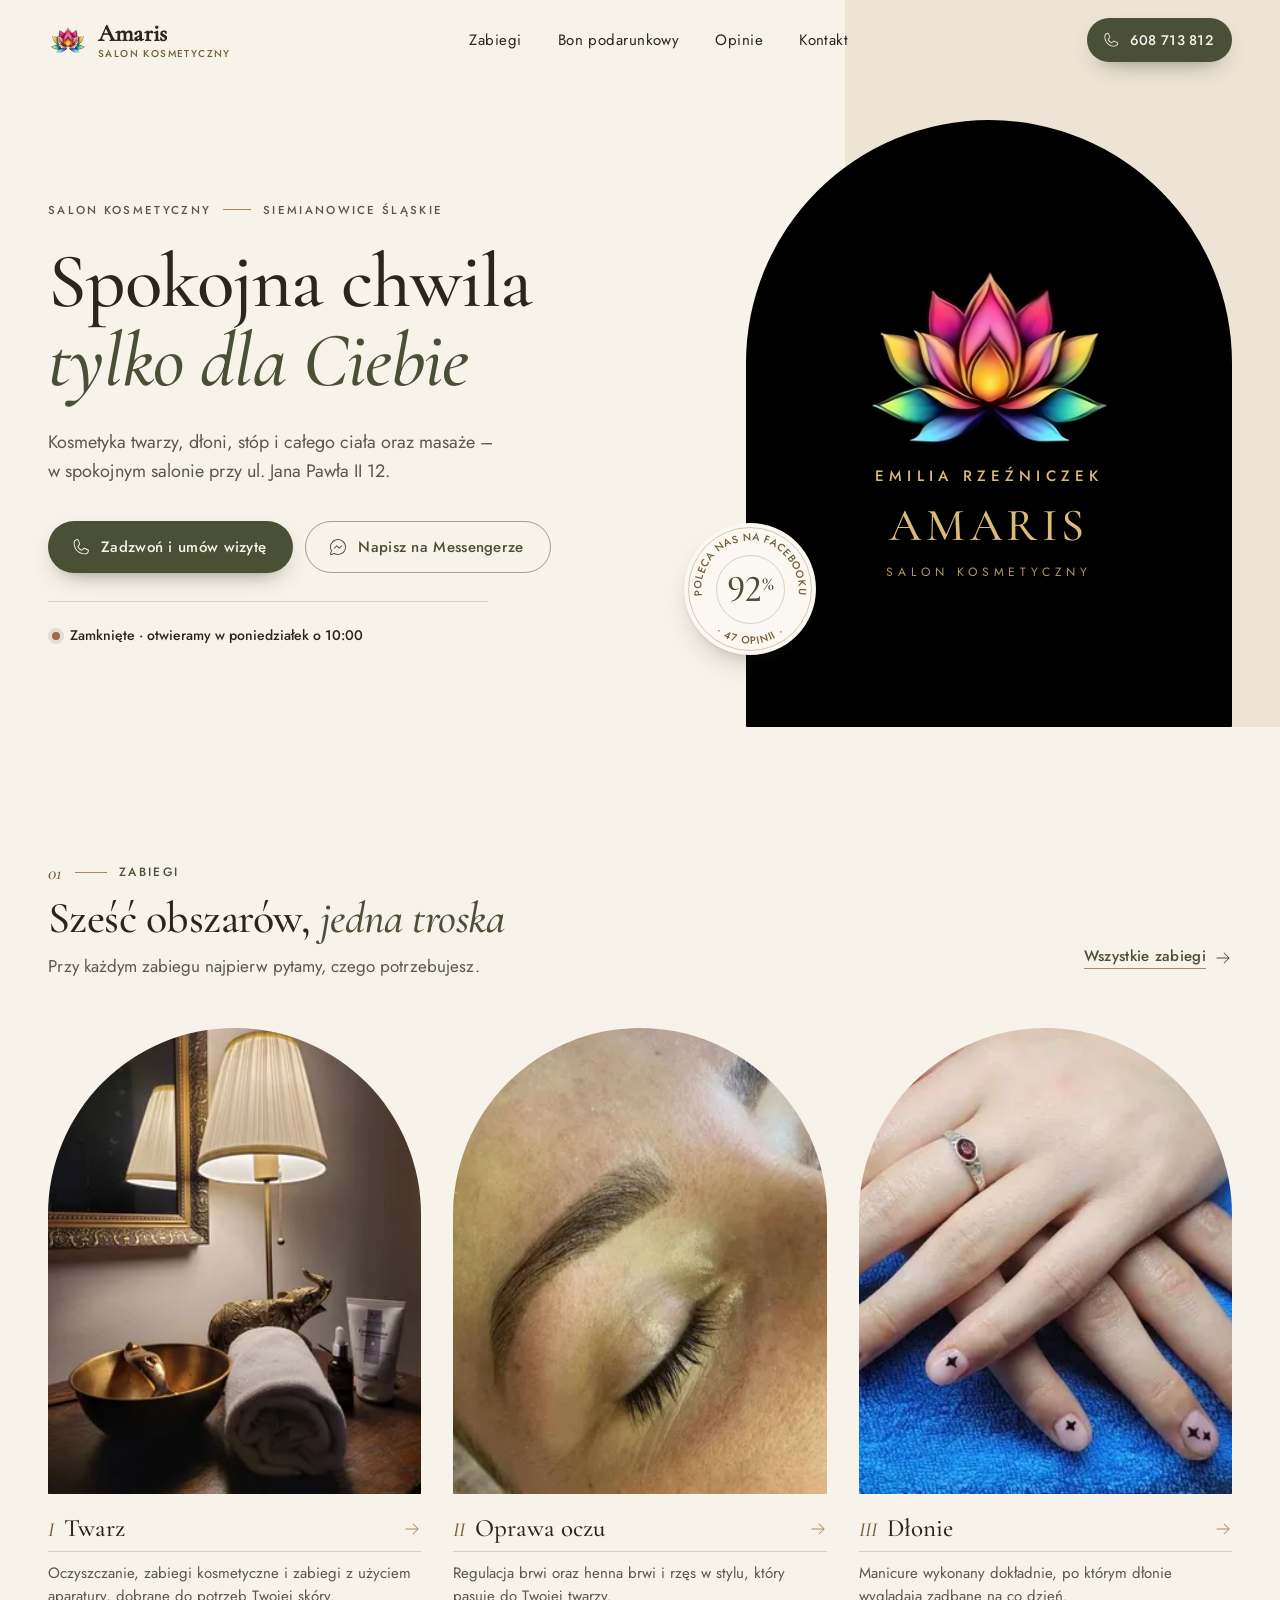
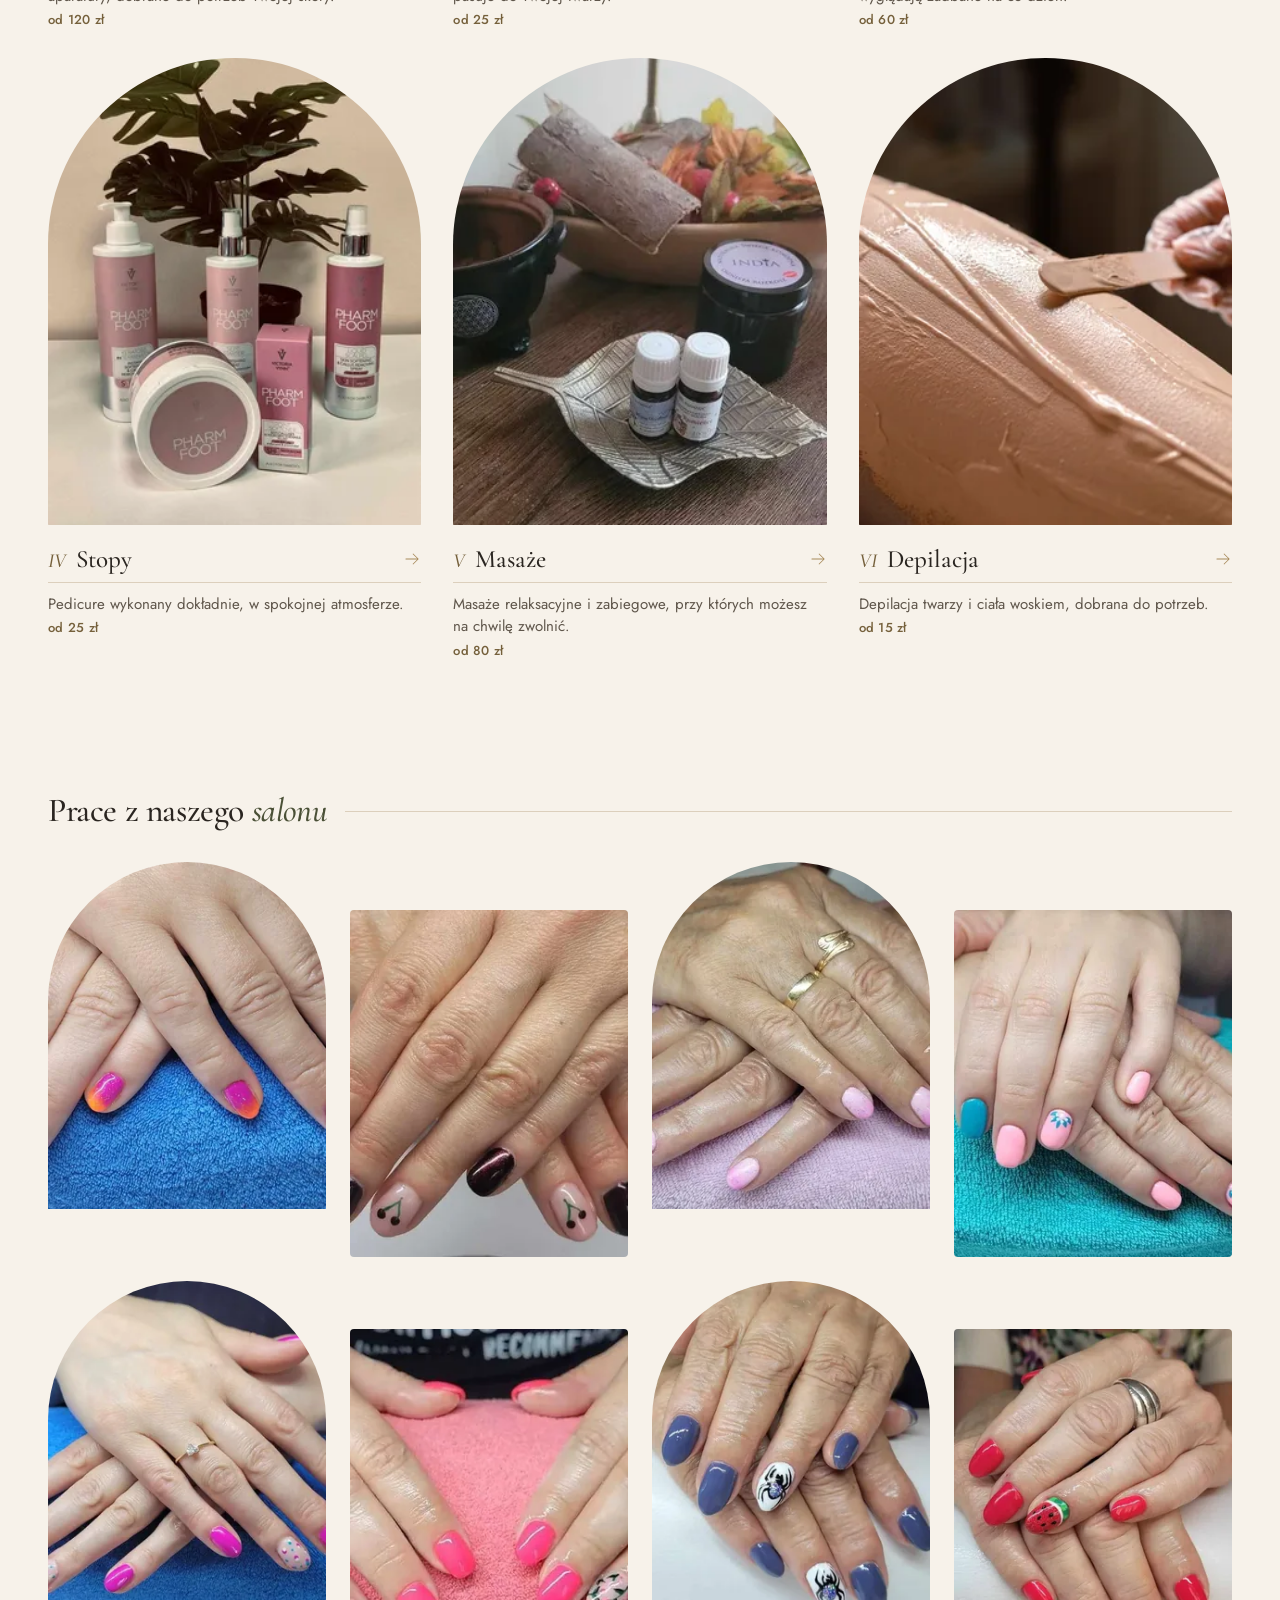
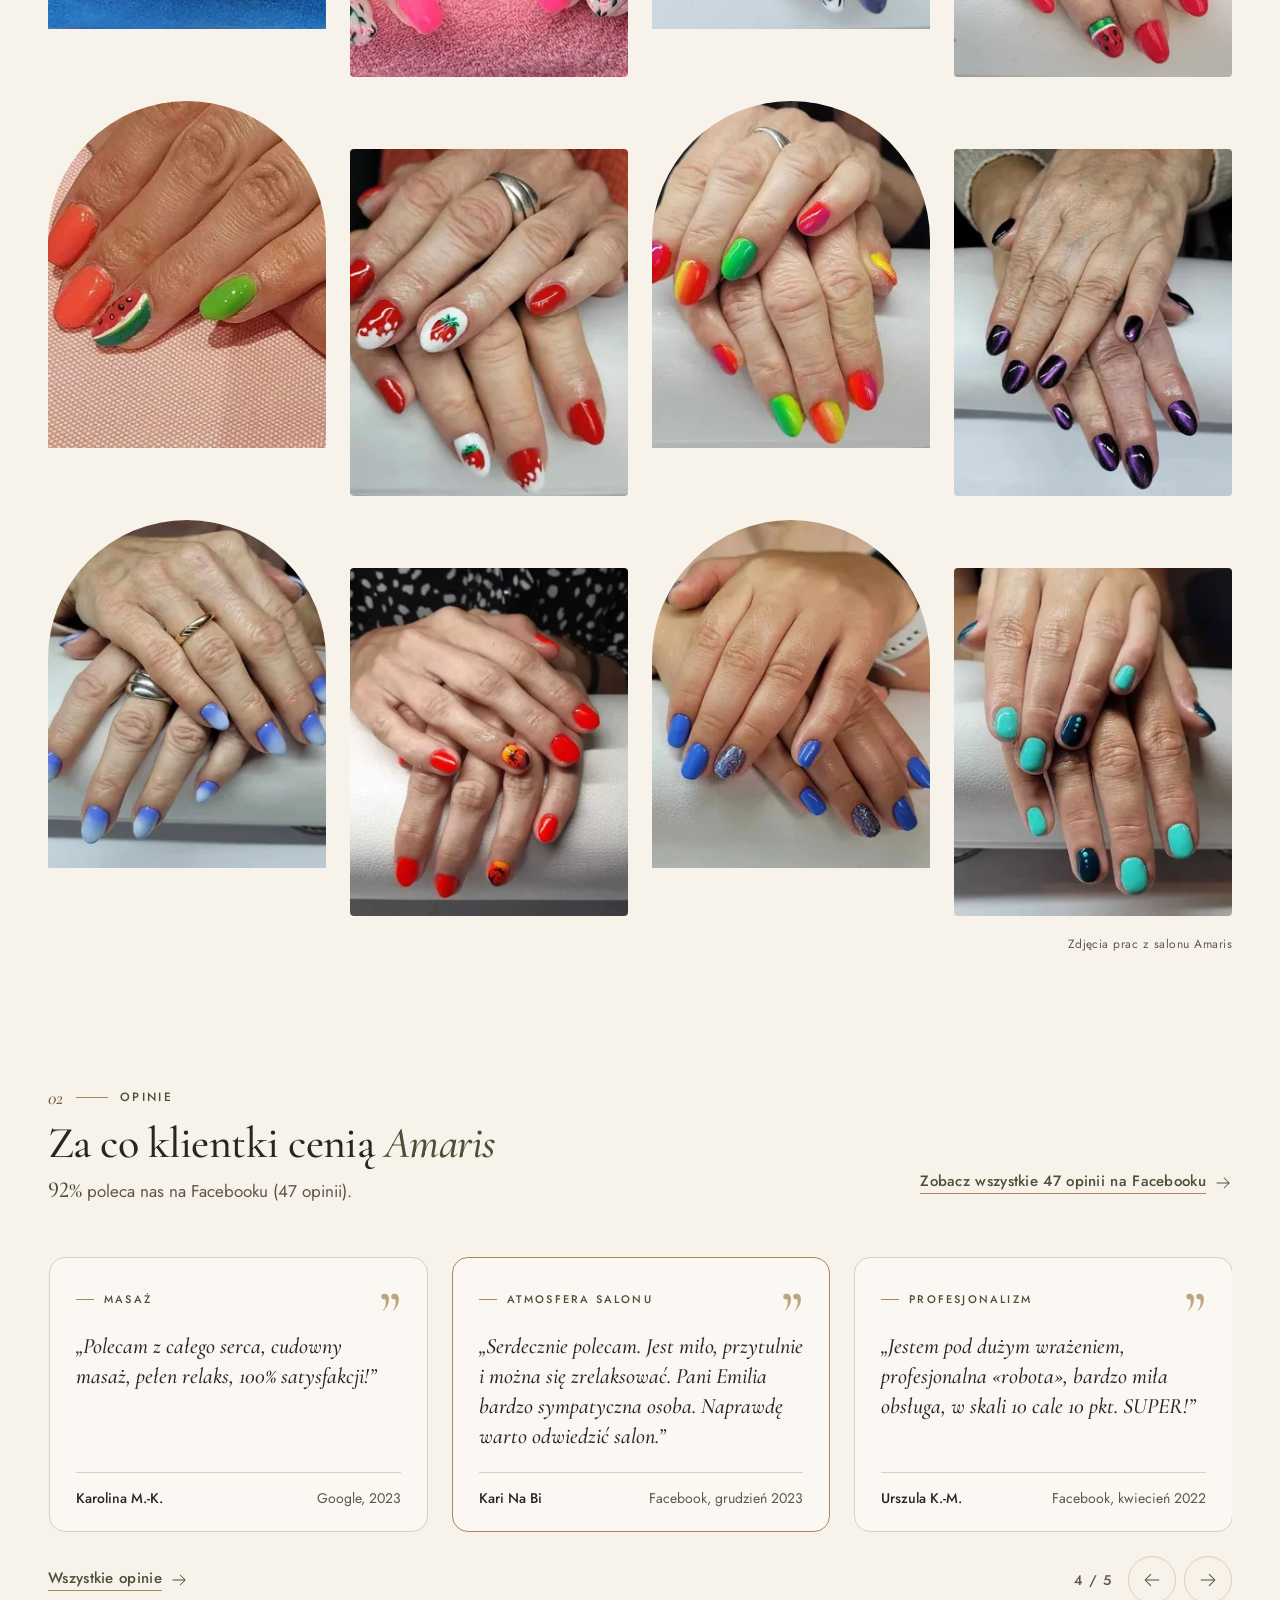
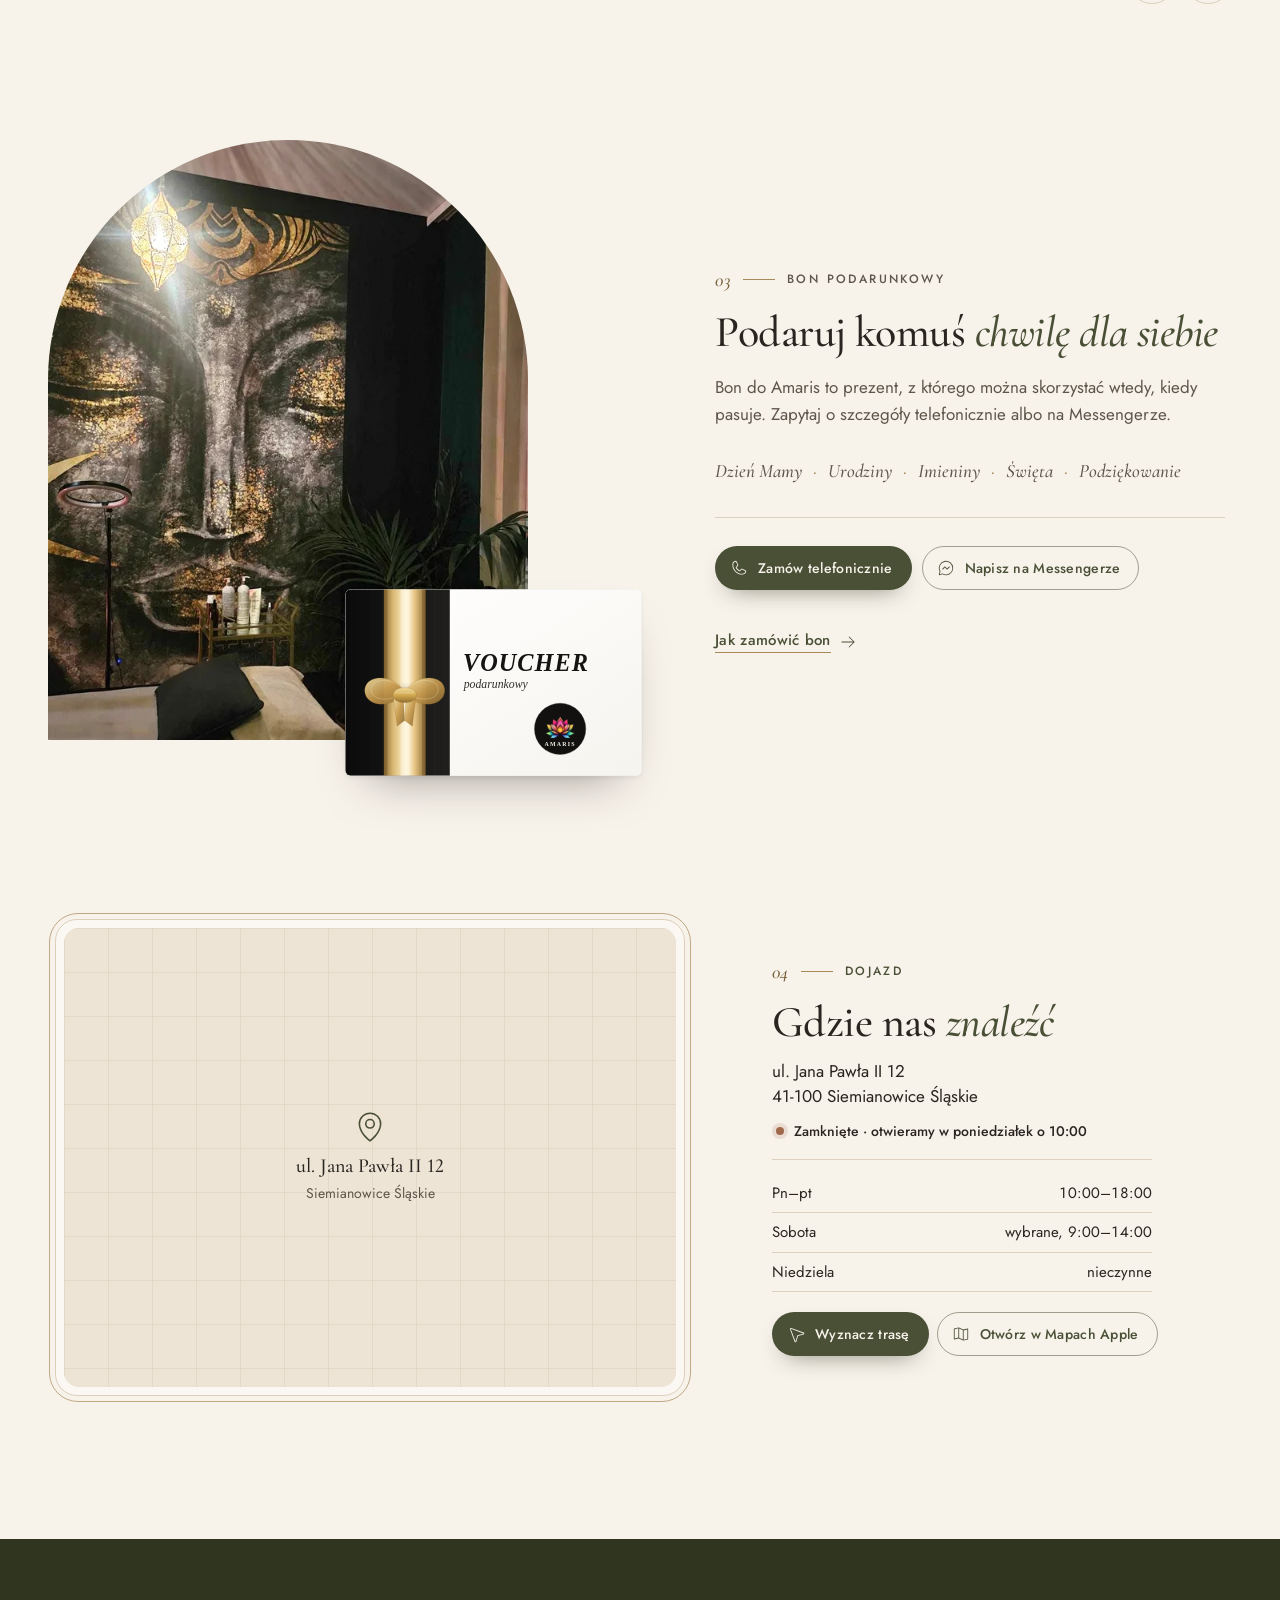
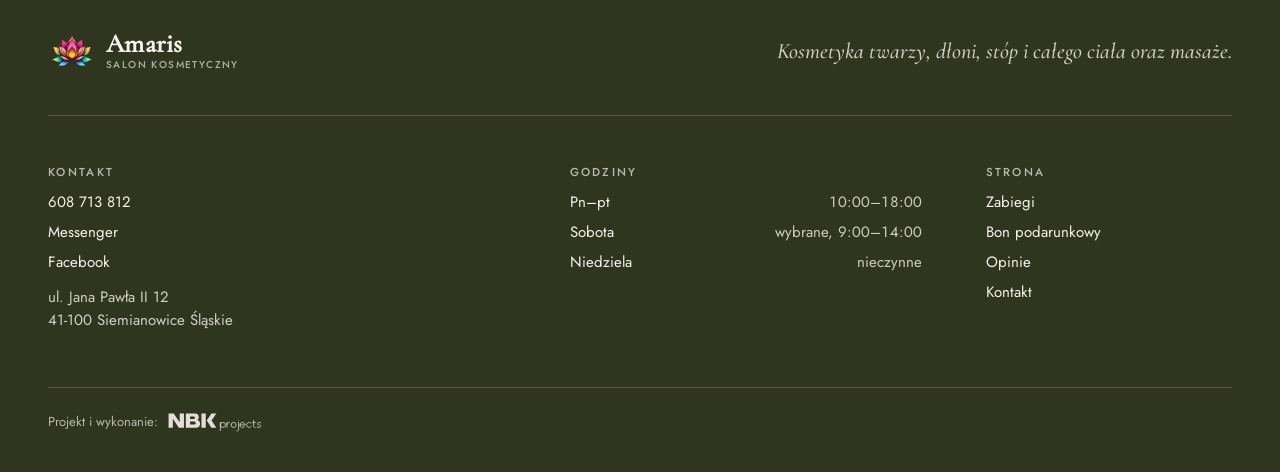
==== commit b47a478c: "Galeria z prawdziwymi pracami właścicielki (17 zdjęć paznokci klientki) Zastąpiono zdjęcia wnętrza w" ====
--- a/index.html
+++ b/index.html
@@ -101,7 +101,7 @@
         <span class="kategoria__cena">od&nbsp;25&nbsp;zł</span>
       </a></li>
       <li><a class="kategoria" href="zabiegi.html#dlonie">
-        <span class="kategoria__foto"><img src="assets/img/real-dyfuzor-600.webp" srcset="assets/img/real-dyfuzor-300.webp 300w, assets/img/real-dyfuzor-600.webp 600w, assets/img/real-dyfuzor-1000.webp 1000w" sizes="(min-width: 1000px) 280px, (min-width: 600px) 38vw, 52vw" width="600" height="750" alt="Kosmetyki profesjonalne używane w&nbsp;salonie Amaris" loading="lazy" decoding="async"></span>
+        <span class="kategoria__foto"><img src="assets/img/real-paznokcie-gwiazdki-600.webp" srcset="assets/img/real-paznokcie-gwiazdki-300.webp 300w, assets/img/real-paznokcie-gwiazdki-600.webp 600w, assets/img/real-paznokcie-gwiazdki-1000.webp 1000w" sizes="(min-width: 1000px) 280px, (min-width: 600px) 38vw, 52vw" width="600" height="750" alt="Manicure w&nbsp;odcieniu nude z&nbsp;czarnymi gwiazdkami, wykonany w&nbsp;salonie Amaris" loading="lazy" decoding="async"></span>
         <span class="kategoria__nr" aria-hidden="true">III</span>
         <span class="kategoria__tytul">Dłonie<svg class="ikona" aria-hidden="true" focusable="false" xmlns="http://www.w3.org/2000/svg" viewBox="0 0 256 256" fill="currentColor"><path d="M220.24,132.24l-72,72a6,6,0,0,1-8.48-8.48L201.51,134H40a6,6,0,0,1,0-12H201.51L139.76,60.24a6,6,0,0,1,8.48-8.48l72,72A6,6,0,0,1,220.24,132.24Z"/></svg></span>
         <span class="kategoria__opis">Manicure wykonany dokładnie, po&nbsp;którym dłonie wyglądają zadbane na&nbsp;co dzień.</span>
@@ -134,18 +134,26 @@
 
 <section class="nastroj reveal" aria-labelledby="h-nastroj">
   <div class="wrap">
-    <h2 id="h-nastroj" class="nastroj__tytul"><span>Z&nbsp;naszego <em>salonu</em></span></h2>
+    <h2 id="h-nastroj" class="nastroj__tytul"><span>Prace z&nbsp;naszego <em>salonu</em></span></h2>
     <ul class="nastroj__pas">
-        <li class="nastroj__kadr nastroj__kadr--0"><img src="assets/img/real-wnetrze-mural-budda-600.webp" srcset="assets/img/real-wnetrze-mural-budda-300.webp 300w, assets/img/real-wnetrze-mural-budda-600.webp 600w, assets/img/real-wnetrze-mural-budda-1000.webp 1000w" sizes="(min-width: 1000px) 190px, (min-width: 700px) 24vw, 37vw" width="600" height="750" alt="Gabinet zabiegowy z&nbsp;dekoracyjną ścianą w&nbsp;salonie Amaris" loading="lazy" decoding="async"></li>
-        <li class="nastroj__kadr nastroj__kadr--1"><img src="assets/img/real-twarz-stanowisko-600.webp" srcset="assets/img/real-twarz-stanowisko-300.webp 300w, assets/img/real-twarz-stanowisko-600.webp 600w, assets/img/real-twarz-stanowisko-1000.webp 1000w" sizes="(min-width: 1000px) 190px, (min-width: 700px) 24vw, 37vw" width="600" height="750" alt="Stanowisko do&nbsp;zabiegów pielęgnacyjnych w&nbsp;salonie Amaris" loading="lazy" decoding="async"></li>
-        <li class="nastroj__kadr nastroj__kadr--0"><img src="assets/img/real-dyfuzor-600.webp" srcset="assets/img/real-dyfuzor-300.webp 300w, assets/img/real-dyfuzor-600.webp 600w, assets/img/real-dyfuzor-1000.webp 1000w" sizes="(min-width: 1000px) 190px, (min-width: 700px) 24vw, 37vw" width="600" height="750" alt="Dyfuzor zapachowy i&nbsp;kosmetyki w&nbsp;gabinecie Amaris" loading="lazy" decoding="async"></li>
-        <li class="nastroj__kadr nastroj__kadr--1"><img src="assets/img/real-wnetrze-budda-szeroko-600.webp" srcset="assets/img/real-wnetrze-budda-szeroko-300.webp 300w, assets/img/real-wnetrze-budda-szeroko-600.webp 600w, assets/img/real-wnetrze-budda-szeroko-1000.webp 1000w" sizes="(min-width: 1000px) 190px, (min-width: 700px) 24vw, 37vw" width="600" height="750" alt="Wnętrze gabinetu zabiegowego w&nbsp;salonie Amaris" loading="lazy" decoding="async"></li>
-        <li class="nastroj__kadr nastroj__kadr--0"><img src="assets/img/real-brwi-600.webp" srcset="assets/img/real-brwi-300.webp 300w, assets/img/real-brwi-600.webp 600w, assets/img/real-brwi-1000.webp 1000w" sizes="(min-width: 1000px) 190px, (min-width: 700px) 24vw, 37vw" width="600" height="750" alt="Zabieg regulacji brwi wykonany w&nbsp;salonie Amaris" loading="lazy" decoding="async"></li>
-        <li class="nastroj__kadr nastroj__kadr--1"><img src="assets/img/real-wnetrze-budda-blisko-600.webp" srcset="assets/img/real-wnetrze-budda-blisko-300.webp 300w, assets/img/real-wnetrze-budda-blisko-600.webp 600w, assets/img/real-wnetrze-budda-blisko-1000.webp 1000w" sizes="(min-width: 1000px) 190px, (min-width: 700px) 24vw, 37vw" width="600" height="750" alt="Voucher podarunkowy Amaris na&nbsp;recepcji salonu" loading="lazy" decoding="async"></li>
-        <li class="nastroj__kadr nastroj__kadr--0"><img src="assets/img/real-aromaterapia-600.webp" srcset="assets/img/real-aromaterapia-300.webp 300w, assets/img/real-aromaterapia-600.webp 600w, assets/img/real-aromaterapia-1000.webp 1000w" sizes="(min-width: 1000px) 190px, (min-width: 700px) 24vw, 37vw" width="600" height="750" alt="Olejki do&nbsp;aromaterapii używane w&nbsp;salonie Amaris" loading="lazy" decoding="async"></li>
-        <li class="nastroj__kadr nastroj__kadr--1"><img src="assets/img/real-pharm-foot-600.webp" srcset="assets/img/real-pharm-foot-300.webp 300w, assets/img/real-pharm-foot-600.webp 600w, assets/img/real-pharm-foot-1000.webp 1000w" sizes="(min-width: 1000px) 190px, (min-width: 700px) 24vw, 37vw" width="600" height="750" alt="Kosmetyki do&nbsp;pielęgnacji stóp w&nbsp;salonie Amaris" loading="lazy" decoding="async"></li>
+        <li class="nastroj__kadr nastroj__kadr--0"><img src="assets/img/real-paznokcie-zachod-palma-600.webp" srcset="assets/img/real-paznokcie-zachod-palma-300.webp 300w, assets/img/real-paznokcie-zachod-palma-600.webp 600w, assets/img/real-paznokcie-zachod-palma-1000.webp 1000w" sizes="(min-width: 1000px) 190px, (min-width: 700px) 24vw, 37vw" width="600" height="750" alt="Stylizacja paznokci – różowo-pomarańczowe ombre z&nbsp;palmą" loading="lazy" decoding="async"></li>
+        <li class="nastroj__kadr nastroj__kadr--1"><img src="assets/img/real-paznokcie-wisnie-600.webp" srcset="assets/img/real-paznokcie-wisnie-300.webp 300w, assets/img/real-paznokcie-wisnie-600.webp 600w, assets/img/real-paznokcie-wisnie-1000.webp 1000w" sizes="(min-width: 1000px) 190px, (min-width: 700px) 24vw, 37vw" width="600" height="750" alt="Stylizacja paznokci – głęboka czerwień z&nbsp;wisienkami" loading="lazy" decoding="async"></li>
+        <li class="nastroj__kadr nastroj__kadr--0"><img src="assets/img/real-paznokcie-roz-ombre-600.webp" srcset="assets/img/real-paznokcie-roz-ombre-300.webp 300w, assets/img/real-paznokcie-roz-ombre-600.webp 600w, assets/img/real-paznokcie-roz-ombre-1000.webp 1000w" sizes="(min-width: 1000px) 190px, (min-width: 700px) 24vw, 37vw" width="600" height="750" alt="Stylizacja paznokci – delikatne różowe ombre" loading="lazy" decoding="async"></li>
+        <li class="nastroj__kadr nastroj__kadr--1"><img src="assets/img/real-paznokcie-koral-ananas-600.webp" srcset="assets/img/real-paznokcie-koral-ananas-300.webp 300w, assets/img/real-paznokcie-koral-ananas-600.webp 600w, assets/img/real-paznokcie-koral-ananas-1000.webp 1000w" sizes="(min-width: 1000px) 190px, (min-width: 700px) 24vw, 37vw" width="600" height="750" alt="Stylizacja paznokci – koral i&nbsp;turkus z&nbsp;ananasem" loading="lazy" decoding="async"></li>
+        <li class="nastroj__kadr nastroj__kadr--0"><img src="assets/img/real-paznokcie-fuksja-kropki-600.webp" srcset="assets/img/real-paznokcie-fuksja-kropki-300.webp 300w, assets/img/real-paznokcie-fuksja-kropki-600.webp 600w, assets/img/real-paznokcie-fuksja-kropki-1000.webp 1000w" sizes="(min-width: 1000px) 190px, (min-width: 700px) 24vw, 37vw" width="600" height="750" alt="Stylizacja paznokci – fuksja z&nbsp;kropkami" loading="lazy" decoding="async"></li>
+        <li class="nastroj__kadr nastroj__kadr--1"><img src="assets/img/real-paznokcie-roz-neon-kwiat-600.webp" srcset="assets/img/real-paznokcie-roz-neon-kwiat-300.webp 300w, assets/img/real-paznokcie-roz-neon-kwiat-600.webp 600w, assets/img/real-paznokcie-roz-neon-kwiat-1000.webp 1000w" sizes="(min-width: 1000px) 190px, (min-width: 700px) 24vw, 37vw" width="600" height="750" alt="Stylizacja paznokci – neonowy róż z&nbsp;kwiatkiem" loading="lazy" decoding="async"></li>
+        <li class="nastroj__kadr nastroj__kadr--0"><img src="assets/img/real-paznokcie-granat-pajaczek-600.webp" srcset="assets/img/real-paznokcie-granat-pajaczek-300.webp 300w, assets/img/real-paznokcie-granat-pajaczek-600.webp 600w, assets/img/real-paznokcie-granat-pajaczek-1000.webp 1000w" sizes="(min-width: 1000px) 190px, (min-width: 700px) 24vw, 37vw" width="600" height="750" alt="Stylizacja paznokci – granat z&nbsp;pajączkiem" loading="lazy" decoding="async"></li>
+        <li class="nastroj__kadr nastroj__kadr--1"><img src="assets/img/real-paznokcie-czerwien-arbuz-600.webp" srcset="assets/img/real-paznokcie-czerwien-arbuz-300.webp 300w, assets/img/real-paznokcie-czerwien-arbuz-600.webp 600w, assets/img/real-paznokcie-czerwien-arbuz-1000.webp 1000w" sizes="(min-width: 1000px) 190px, (min-width: 700px) 24vw, 37vw" width="600" height="750" alt="Stylizacja paznokci – czerwień z&nbsp;arbuzem" loading="lazy" decoding="async"></li>
+        <li class="nastroj__kadr nastroj__kadr--0"><img src="assets/img/real-paznokcie-neon-owoce-600.webp" srcset="assets/img/real-paznokcie-neon-owoce-300.webp 300w, assets/img/real-paznokcie-neon-owoce-600.webp 600w, assets/img/real-paznokcie-neon-owoce-1000.webp 1000w" sizes="(min-width: 1000px) 190px, (min-width: 700px) 24vw, 37vw" width="600" height="750" alt="Stylizacja paznokci – neonowe kolory z&nbsp;arbuzem i&nbsp;kiwi" loading="lazy" decoding="async"></li>
+        <li class="nastroj__kadr nastroj__kadr--1"><img src="assets/img/real-paznokcie-czerwien-truskawka-600.webp" srcset="assets/img/real-paznokcie-czerwien-truskawka-300.webp 300w, assets/img/real-paznokcie-czerwien-truskawka-600.webp 600w, assets/img/real-paznokcie-czerwien-truskawka-1000.webp 1000w" sizes="(min-width: 1000px) 190px, (min-width: 700px) 24vw, 37vw" width="600" height="750" alt="Stylizacja paznokci – czerwień z&nbsp;truskawką" loading="lazy" decoding="async"></li>
+        <li class="nastroj__kadr nastroj__kadr--0"><img src="assets/img/real-paznokcie-teczowe-600.webp" srcset="assets/img/real-paznokcie-teczowe-300.webp 300w, assets/img/real-paznokcie-teczowe-600.webp 600w, assets/img/real-paznokcie-teczowe-1000.webp 1000w" sizes="(min-width: 1000px) 190px, (min-width: 700px) 24vw, 37vw" width="600" height="750" alt="Stylizacja paznokci – tęczowe neony" loading="lazy" decoding="async"></li>
+        <li class="nastroj__kadr nastroj__kadr--1"><img src="assets/img/real-paznokcie-fiolet-kocie-oko-600.webp" srcset="assets/img/real-paznokcie-fiolet-kocie-oko-300.webp 300w, assets/img/real-paznokcie-fiolet-kocie-oko-600.webp 600w, assets/img/real-paznokcie-fiolet-kocie-oko-1000.webp 1000w" sizes="(min-width: 1000px) 190px, (min-width: 700px) 24vw, 37vw" width="600" height="750" alt="Stylizacja paznokci – fioletowe kocie oko" loading="lazy" decoding="async"></li>
+        <li class="nastroj__kadr nastroj__kadr--0"><img src="assets/img/real-paznokcie-blekit-ombre-600.webp" srcset="assets/img/real-paznokcie-blekit-ombre-300.webp 300w, assets/img/real-paznokcie-blekit-ombre-600.webp 600w, assets/img/real-paznokcie-blekit-ombre-1000.webp 1000w" sizes="(min-width: 1000px) 190px, (min-width: 700px) 24vw, 37vw" width="600" height="750" alt="Stylizacja paznokci – błękitne ombre" loading="lazy" decoding="async"></li>
+        <li class="nastroj__kadr nastroj__kadr--1"><img src="assets/img/real-paznokcie-czerwien-palma-600.webp" srcset="assets/img/real-paznokcie-czerwien-palma-300.webp 300w, assets/img/real-paznokcie-czerwien-palma-600.webp 600w, assets/img/real-paznokcie-czerwien-palma-1000.webp 1000w" sizes="(min-width: 1000px) 190px, (min-width: 700px) 24vw, 37vw" width="600" height="750" alt="Stylizacja paznokci – czerwień z&nbsp;zachodem słońca" loading="lazy" decoding="async"></li>
+        <li class="nastroj__kadr nastroj__kadr--0"><img src="assets/img/real-paznokcie-kobalt-brokat-600.webp" srcset="assets/img/real-paznokcie-kobalt-brokat-300.webp 300w, assets/img/real-paznokcie-kobalt-brokat-600.webp 600w, assets/img/real-paznokcie-kobalt-brokat-1000.webp 1000w" sizes="(min-width: 1000px) 190px, (min-width: 700px) 24vw, 37vw" width="600" height="750" alt="Stylizacja paznokci – kobalt z&nbsp;brokatowym akcentem" loading="lazy" decoding="async"></li>
+        <li class="nastroj__kadr nastroj__kadr--1"><img src="assets/img/real-paznokcie-mieta-granat-600.webp" srcset="assets/img/real-paznokcie-mieta-granat-300.webp 300w, assets/img/real-paznokcie-mieta-granat-600.webp 600w, assets/img/real-paznokcie-mieta-granat-1000.webp 1000w" sizes="(min-width: 1000px) 190px, (min-width: 700px) 24vw, 37vw" width="600" height="750" alt="Stylizacja paznokci – mięta z&nbsp;granatowymi kropkami" loading="lazy" decoding="async"></li>
     </ul>
-    <p class="nastroj__podpis">Zdjęcia z&nbsp;salonu Amaris</p>
+    <p class="nastroj__podpis">Zdjęcia prac z&nbsp;salonu Amaris</p>
   </div>
 </section>
 
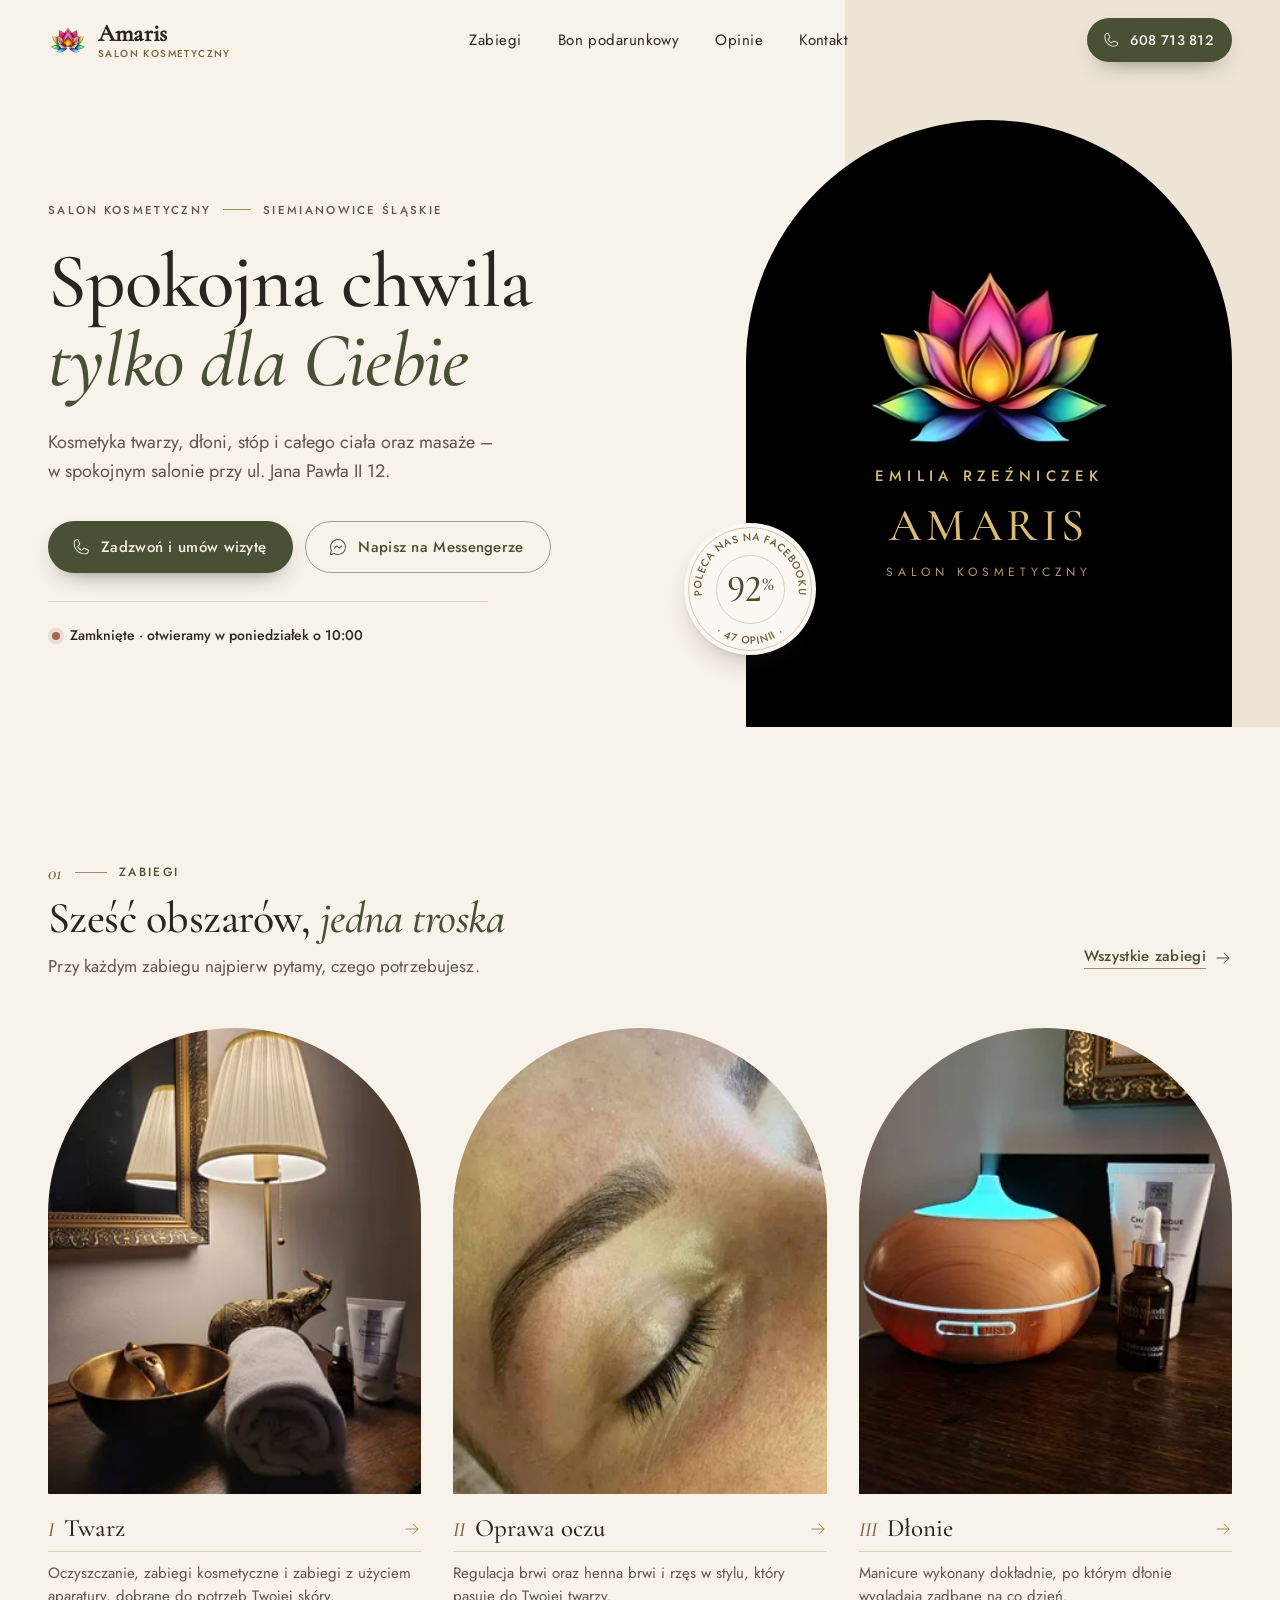
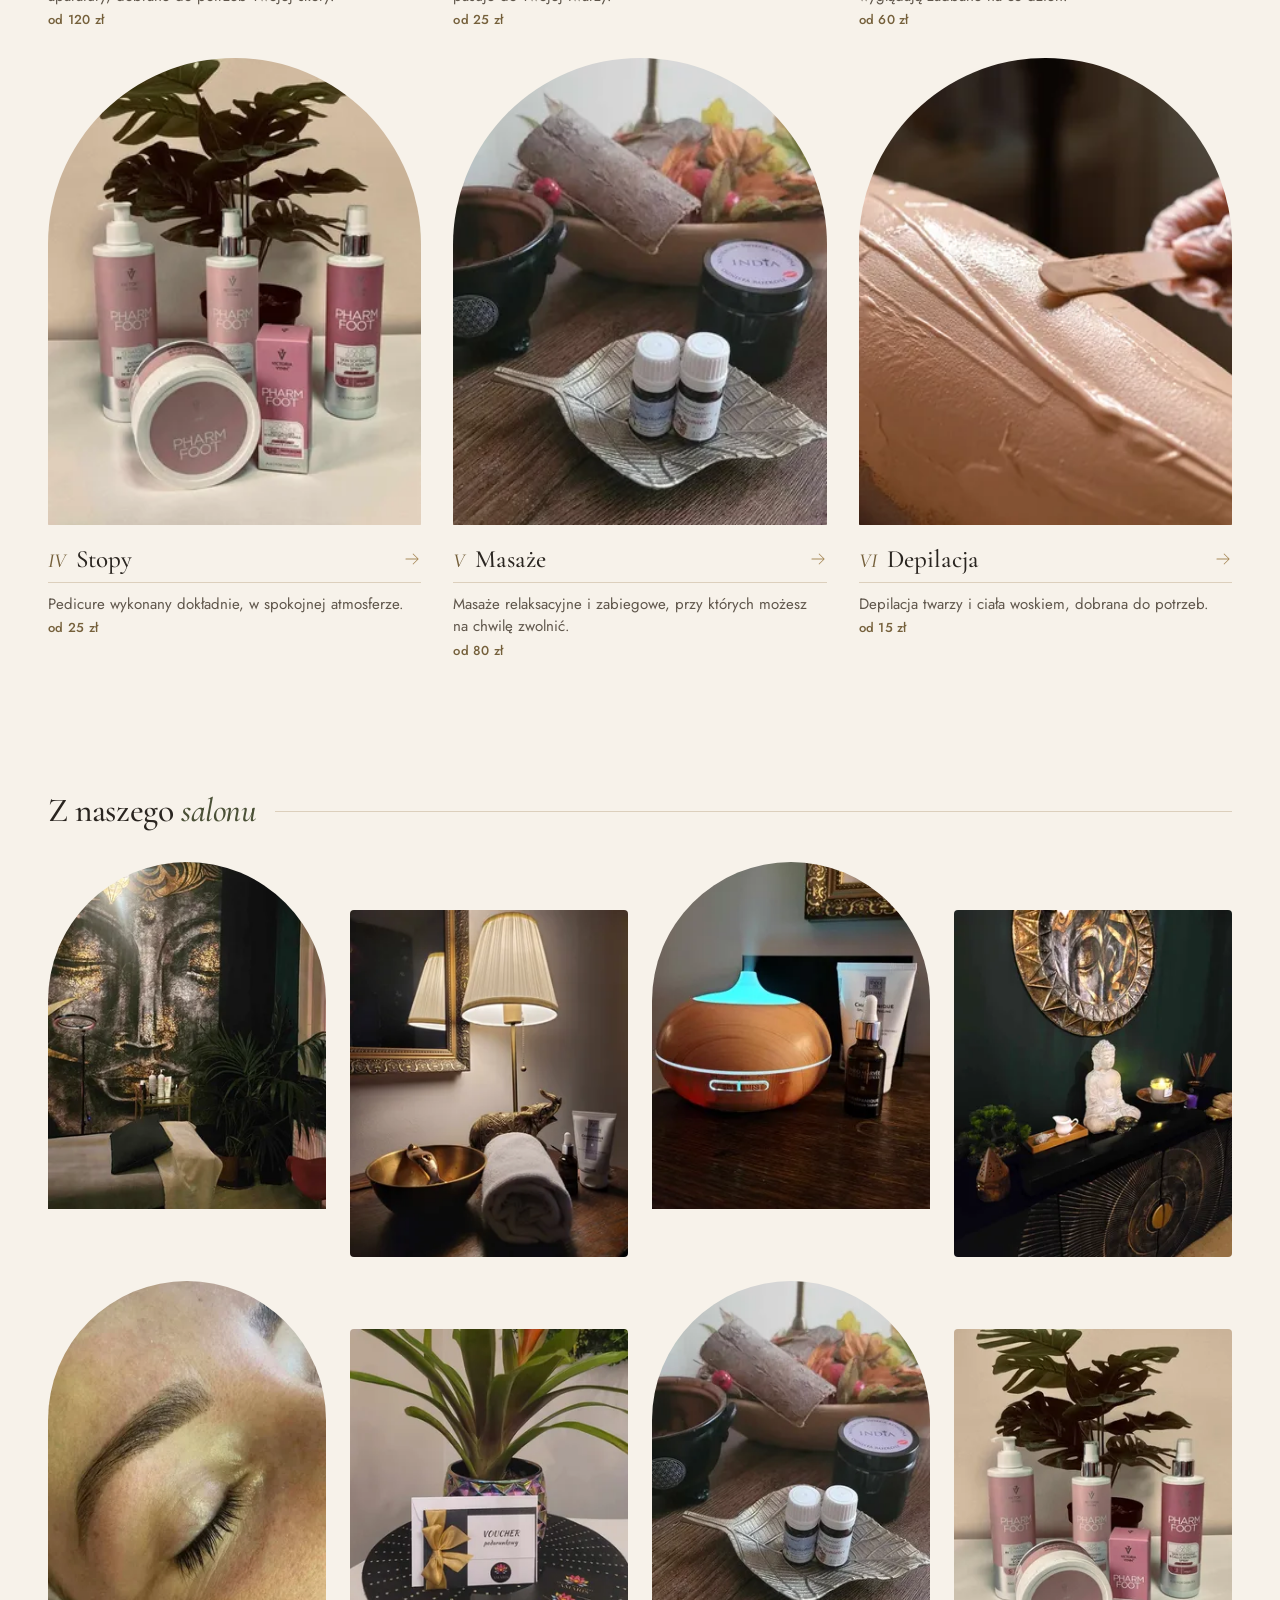
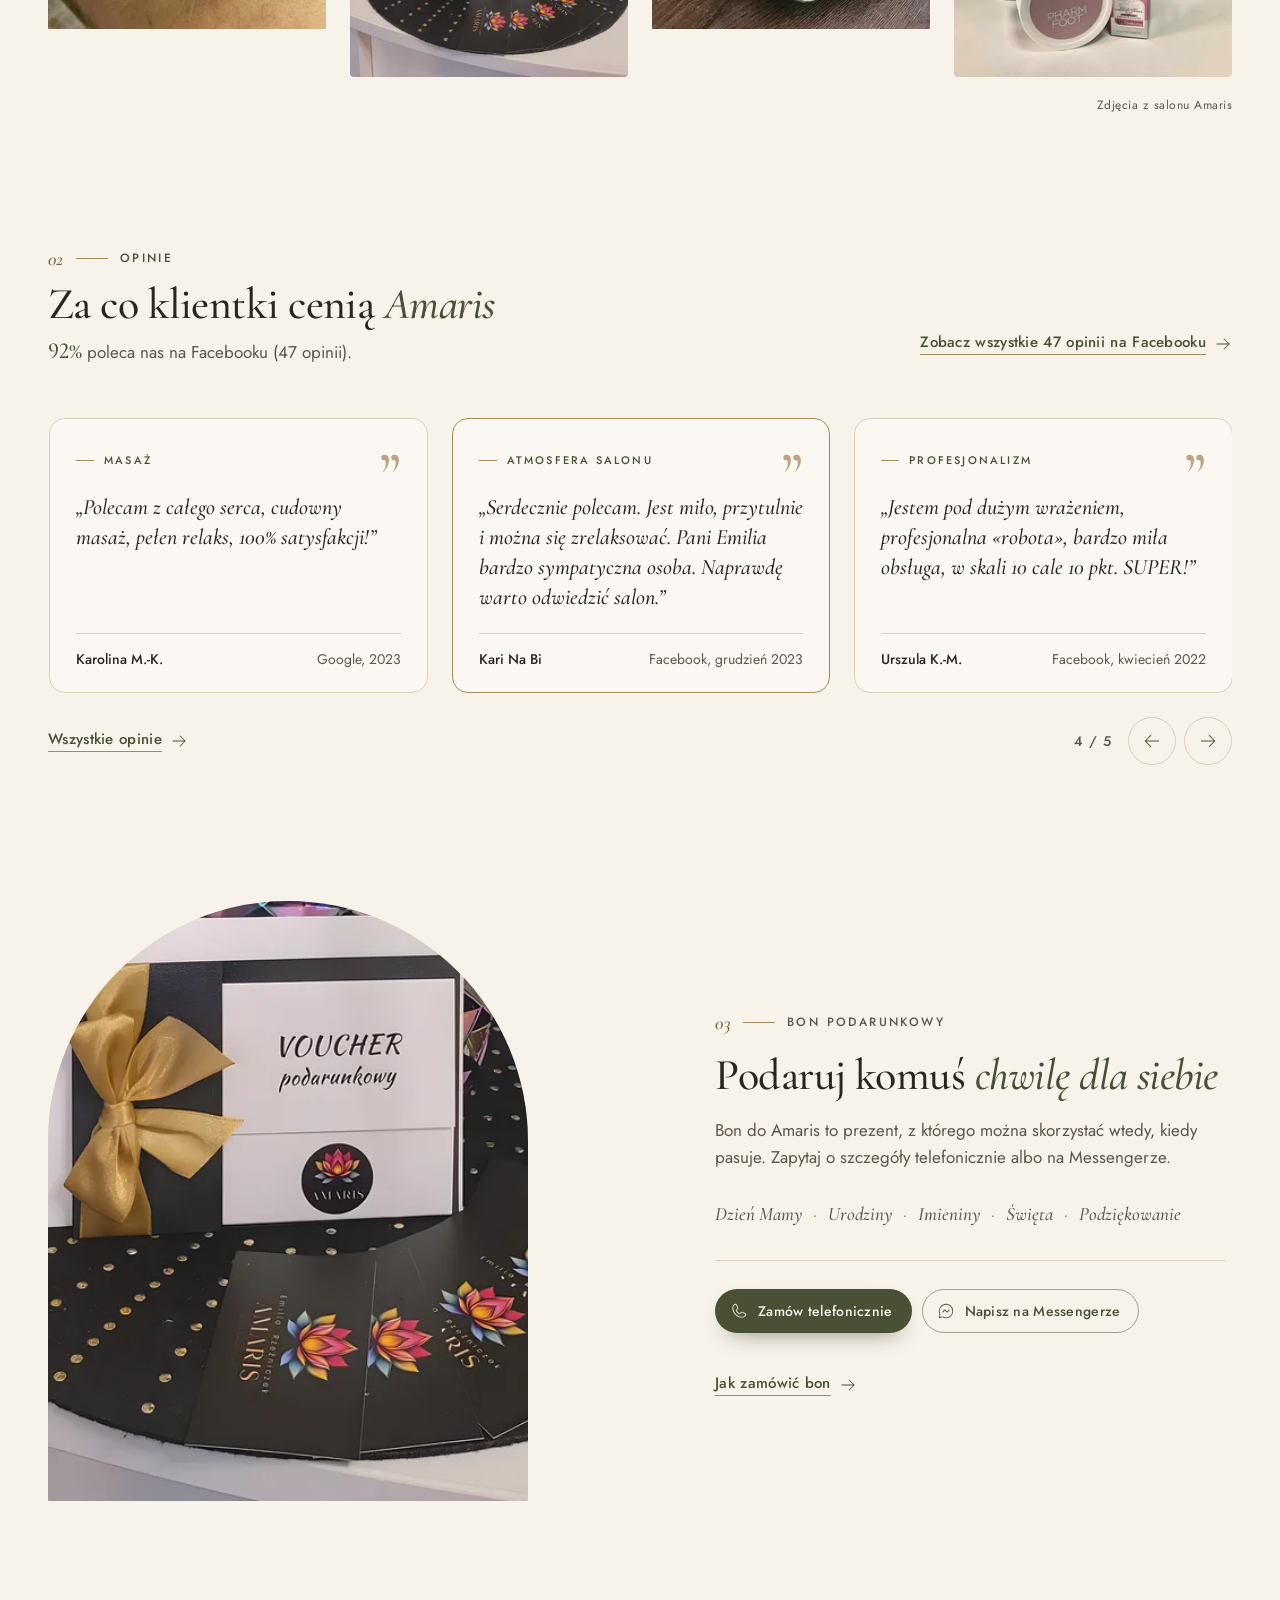
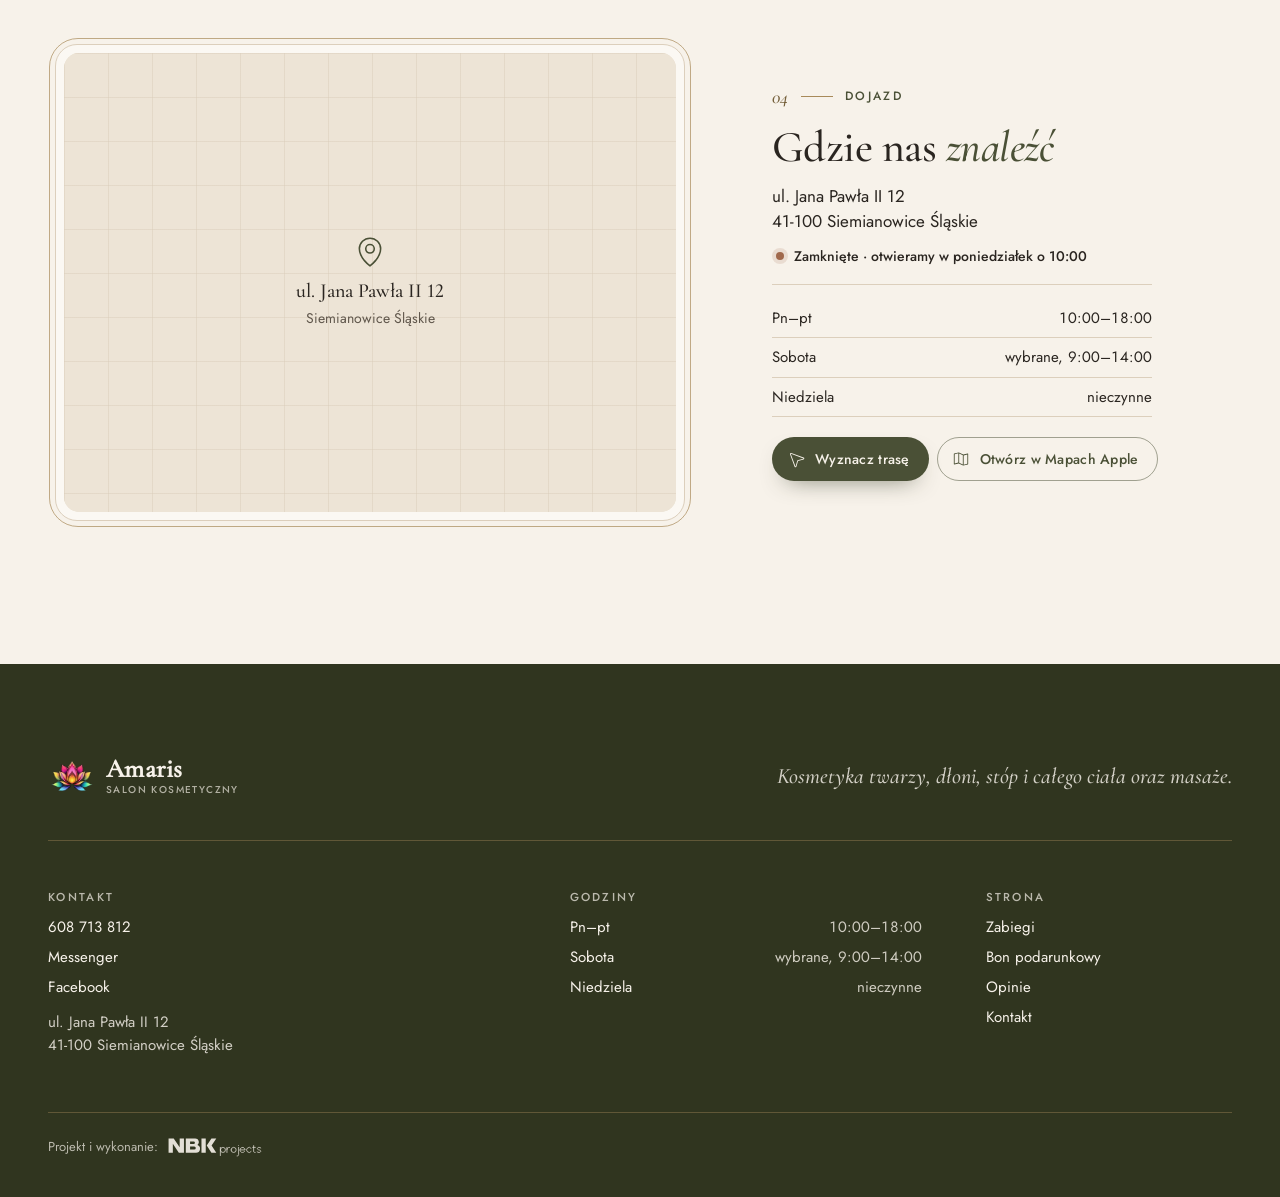
==== commit 935679da: "Voucher: prawdziwe zdjęcie zamiast karty CSS/SVG, nowy favicon z lotosem - Usunięto nakładaną kartę " ====
--- a/index.html
+++ b/index.html
@@ -18,9 +18,9 @@
 <meta name="twitter:card" content="summary_large_image">
 <meta name="theme-color" content="#4A5036">
 <meta name="robots" content="index, follow, max-image-preview:large">
-<link rel="icon" href="favicon.svg" type="image/svg+xml">
-<link rel="icon" href="assets/logo/favicon-32.png" sizes="32x32" type="image/png">
-<link rel="apple-touch-icon" href="assets/logo/apple-touch-icon.png">
+<link rel="icon" href="favicon.svg?v=2" type="image/svg+xml">
+<link rel="icon" href="assets/logo/favicon-32.png?v=2" sizes="32x32" type="image/png">
+<link rel="apple-touch-icon" href="assets/logo/apple-touch-icon.png?v=2">
 <link rel="preload" href="assets/fonts/cormorant-garamond-latin-500-normal.woff2" as="font" type="font/woff2" crossorigin>
 <link rel="preload" href="assets/fonts/jost-latin-400-normal.woff2" as="font" type="font/woff2" crossorigin>
 <link rel="preload" as="image" href="assets/img/lotos-600.webp" imagesrcset="assets/img/lotos-600.webp 600w, assets/img/lotos-1000.webp 1000w" imagesizes="(min-width: 900px) 320px, 60vw">
@@ -101,7 +101,7 @@
         <span class="kategoria__cena">od&nbsp;25&nbsp;zł</span>
       </a></li>
       <li><a class="kategoria" href="zabiegi.html#dlonie">
-        <span class="kategoria__foto"><img src="assets/img/real-paznokcie-gwiazdki-600.webp" srcset="assets/img/real-paznokcie-gwiazdki-300.webp 300w, assets/img/real-paznokcie-gwiazdki-600.webp 600w, assets/img/real-paznokcie-gwiazdki-1000.webp 1000w" sizes="(min-width: 1000px) 280px, (min-width: 600px) 38vw, 52vw" width="600" height="750" alt="Manicure w&nbsp;odcieniu nude z&nbsp;czarnymi gwiazdkami, wykonany w&nbsp;salonie Amaris" loading="lazy" decoding="async"></span>
+        <span class="kategoria__foto"><img src="assets/img/real-dyfuzor-600.webp" srcset="assets/img/real-dyfuzor-300.webp 300w, assets/img/real-dyfuzor-600.webp 600w, assets/img/real-dyfuzor-1000.webp 1000w" sizes="(min-width: 1000px) 280px, (min-width: 600px) 38vw, 52vw" width="600" height="750" alt="Kosmetyki profesjonalne używane w&nbsp;salonie Amaris" loading="lazy" decoding="async"></span>
         <span class="kategoria__nr" aria-hidden="true">III</span>
         <span class="kategoria__tytul">Dłonie<svg class="ikona" aria-hidden="true" focusable="false" xmlns="http://www.w3.org/2000/svg" viewBox="0 0 256 256" fill="currentColor"><path d="M220.24,132.24l-72,72a6,6,0,0,1-8.48-8.48L201.51,134H40a6,6,0,0,1,0-12H201.51L139.76,60.24a6,6,0,0,1,8.48-8.48l72,72A6,6,0,0,1,220.24,132.24Z"/></svg></span>
         <span class="kategoria__opis">Manicure wykonany dokładnie, po&nbsp;którym dłonie wyglądają zadbane na&nbsp;co dzień.</span>
@@ -134,26 +134,18 @@
 
 <section class="nastroj reveal" aria-labelledby="h-nastroj">
   <div class="wrap">
-    <h2 id="h-nastroj" class="nastroj__tytul"><span>Prace z&nbsp;naszego <em>salonu</em></span></h2>
+    <h2 id="h-nastroj" class="nastroj__tytul"><span>Z&nbsp;naszego <em>salonu</em></span></h2>
     <ul class="nastroj__pas">
-        <li class="nastroj__kadr nastroj__kadr--0"><img src="assets/img/real-paznokcie-zachod-palma-600.webp" srcset="assets/img/real-paznokcie-zachod-palma-300.webp 300w, assets/img/real-paznokcie-zachod-palma-600.webp 600w, assets/img/real-paznokcie-zachod-palma-1000.webp 1000w" sizes="(min-width: 1000px) 190px, (min-width: 700px) 24vw, 37vw" width="600" height="750" alt="Stylizacja paznokci – różowo-pomarańczowe ombre z&nbsp;palmą" loading="lazy" decoding="async"></li>
-        <li class="nastroj__kadr nastroj__kadr--1"><img src="assets/img/real-paznokcie-wisnie-600.webp" srcset="assets/img/real-paznokcie-wisnie-300.webp 300w, assets/img/real-paznokcie-wisnie-600.webp 600w, assets/img/real-paznokcie-wisnie-1000.webp 1000w" sizes="(min-width: 1000px) 190px, (min-width: 700px) 24vw, 37vw" width="600" height="750" alt="Stylizacja paznokci – głęboka czerwień z&nbsp;wisienkami" loading="lazy" decoding="async"></li>
-        <li class="nastroj__kadr nastroj__kadr--0"><img src="assets/img/real-paznokcie-roz-ombre-600.webp" srcset="assets/img/real-paznokcie-roz-ombre-300.webp 300w, assets/img/real-paznokcie-roz-ombre-600.webp 600w, assets/img/real-paznokcie-roz-ombre-1000.webp 1000w" sizes="(min-width: 1000px) 190px, (min-width: 700px) 24vw, 37vw" width="600" height="750" alt="Stylizacja paznokci – delikatne różowe ombre" loading="lazy" decoding="async"></li>
-        <li class="nastroj__kadr nastroj__kadr--1"><img src="assets/img/real-paznokcie-koral-ananas-600.webp" srcset="assets/img/real-paznokcie-koral-ananas-300.webp 300w, assets/img/real-paznokcie-koral-ananas-600.webp 600w, assets/img/real-paznokcie-koral-ananas-1000.webp 1000w" sizes="(min-width: 1000px) 190px, (min-width: 700px) 24vw, 37vw" width="600" height="750" alt="Stylizacja paznokci – koral i&nbsp;turkus z&nbsp;ananasem" loading="lazy" decoding="async"></li>
-        <li class="nastroj__kadr nastroj__kadr--0"><img src="assets/img/real-paznokcie-fuksja-kropki-600.webp" srcset="assets/img/real-paznokcie-fuksja-kropki-300.webp 300w, assets/img/real-paznokcie-fuksja-kropki-600.webp 600w, assets/img/real-paznokcie-fuksja-kropki-1000.webp 1000w" sizes="(min-width: 1000px) 190px, (min-width: 700px) 24vw, 37vw" width="600" height="750" alt="Stylizacja paznokci – fuksja z&nbsp;kropkami" loading="lazy" decoding="async"></li>
-        <li class="nastroj__kadr nastroj__kadr--1"><img src="assets/img/real-paznokcie-roz-neon-kwiat-600.webp" srcset="assets/img/real-paznokcie-roz-neon-kwiat-300.webp 300w, assets/img/real-paznokcie-roz-neon-kwiat-600.webp 600w, assets/img/real-paznokcie-roz-neon-kwiat-1000.webp 1000w" sizes="(min-width: 1000px) 190px, (min-width: 700px) 24vw, 37vw" width="600" height="750" alt="Stylizacja paznokci – neonowy róż z&nbsp;kwiatkiem" loading="lazy" decoding="async"></li>
-        <li class="nastroj__kadr nastroj__kadr--0"><img src="assets/img/real-paznokcie-granat-pajaczek-600.webp" srcset="assets/img/real-paznokcie-granat-pajaczek-300.webp 300w, assets/img/real-paznokcie-granat-pajaczek-600.webp 600w, assets/img/real-paznokcie-granat-pajaczek-1000.webp 1000w" sizes="(min-width: 1000px) 190px, (min-width: 700px) 24vw, 37vw" width="600" height="750" alt="Stylizacja paznokci – granat z&nbsp;pajączkiem" loading="lazy" decoding="async"></li>
-        <li class="nastroj__kadr nastroj__kadr--1"><img src="assets/img/real-paznokcie-czerwien-arbuz-600.webp" srcset="assets/img/real-paznokcie-czerwien-arbuz-300.webp 300w, assets/img/real-paznokcie-czerwien-arbuz-600.webp 600w, assets/img/real-paznokcie-czerwien-arbuz-1000.webp 1000w" sizes="(min-width: 1000px) 190px, (min-width: 700px) 24vw, 37vw" width="600" height="750" alt="Stylizacja paznokci – czerwień z&nbsp;arbuzem" loading="lazy" decoding="async"></li>
-        <li class="nastroj__kadr nastroj__kadr--0"><img src="assets/img/real-paznokcie-neon-owoce-600.webp" srcset="assets/img/real-paznokcie-neon-owoce-300.webp 300w, assets/img/real-paznokcie-neon-owoce-600.webp 600w, assets/img/real-paznokcie-neon-owoce-1000.webp 1000w" sizes="(min-width: 1000px) 190px, (min-width: 700px) 24vw, 37vw" width="600" height="750" alt="Stylizacja paznokci – neonowe kolory z&nbsp;arbuzem i&nbsp;kiwi" loading="lazy" decoding="async"></li>
-        <li class="nastroj__kadr nastroj__kadr--1"><img src="assets/img/real-paznokcie-czerwien-truskawka-600.webp" srcset="assets/img/real-paznokcie-czerwien-truskawka-300.webp 300w, assets/img/real-paznokcie-czerwien-truskawka-600.webp 600w, assets/img/real-paznokcie-czerwien-truskawka-1000.webp 1000w" sizes="(min-width: 1000px) 190px, (min-width: 700px) 24vw, 37vw" width="600" height="750" alt="Stylizacja paznokci – czerwień z&nbsp;truskawką" loading="lazy" decoding="async"></li>
-        <li class="nastroj__kadr nastroj__kadr--0"><img src="assets/img/real-paznokcie-teczowe-600.webp" srcset="assets/img/real-paznokcie-teczowe-300.webp 300w, assets/img/real-paznokcie-teczowe-600.webp 600w, assets/img/real-paznokcie-teczowe-1000.webp 1000w" sizes="(min-width: 1000px) 190px, (min-width: 700px) 24vw, 37vw" width="600" height="750" alt="Stylizacja paznokci – tęczowe neony" loading="lazy" decoding="async"></li>
-        <li class="nastroj__kadr nastroj__kadr--1"><img src="assets/img/real-paznokcie-fiolet-kocie-oko-600.webp" srcset="assets/img/real-paznokcie-fiolet-kocie-oko-300.webp 300w, assets/img/real-paznokcie-fiolet-kocie-oko-600.webp 600w, assets/img/real-paznokcie-fiolet-kocie-oko-1000.webp 1000w" sizes="(min-width: 1000px) 190px, (min-width: 700px) 24vw, 37vw" width="600" height="750" alt="Stylizacja paznokci – fioletowe kocie oko" loading="lazy" decoding="async"></li>
-        <li class="nastroj__kadr nastroj__kadr--0"><img src="assets/img/real-paznokcie-blekit-ombre-600.webp" srcset="assets/img/real-paznokcie-blekit-ombre-300.webp 300w, assets/img/real-paznokcie-blekit-ombre-600.webp 600w, assets/img/real-paznokcie-blekit-ombre-1000.webp 1000w" sizes="(min-width: 1000px) 190px, (min-width: 700px) 24vw, 37vw" width="600" height="750" alt="Stylizacja paznokci – błękitne ombre" loading="lazy" decoding="async"></li>
-        <li class="nastroj__kadr nastroj__kadr--1"><img src="assets/img/real-paznokcie-czerwien-palma-600.webp" srcset="assets/img/real-paznokcie-czerwien-palma-300.webp 300w, assets/img/real-paznokcie-czerwien-palma-600.webp 600w, assets/img/real-paznokcie-czerwien-palma-1000.webp 1000w" sizes="(min-width: 1000px) 190px, (min-width: 700px) 24vw, 37vw" width="600" height="750" alt="Stylizacja paznokci – czerwień z&nbsp;zachodem słońca" loading="lazy" decoding="async"></li>
-        <li class="nastroj__kadr nastroj__kadr--0"><img src="assets/img/real-paznokcie-kobalt-brokat-600.webp" srcset="assets/img/real-paznokcie-kobalt-brokat-300.webp 300w, assets/img/real-paznokcie-kobalt-brokat-600.webp 600w, assets/img/real-paznokcie-kobalt-brokat-1000.webp 1000w" sizes="(min-width: 1000px) 190px, (min-width: 700px) 24vw, 37vw" width="600" height="750" alt="Stylizacja paznokci – kobalt z&nbsp;brokatowym akcentem" loading="lazy" decoding="async"></li>
-        <li class="nastroj__kadr nastroj__kadr--1"><img src="assets/img/real-paznokcie-mieta-granat-600.webp" srcset="assets/img/real-paznokcie-mieta-granat-300.webp 300w, assets/img/real-paznokcie-mieta-granat-600.webp 600w, assets/img/real-paznokcie-mieta-granat-1000.webp 1000w" sizes="(min-width: 1000px) 190px, (min-width: 700px) 24vw, 37vw" width="600" height="750" alt="Stylizacja paznokci – mięta z&nbsp;granatowymi kropkami" loading="lazy" decoding="async"></li>
+        <li class="nastroj__kadr nastroj__kadr--0"><img src="assets/img/real-wnetrze-mural-budda-600.webp" srcset="assets/img/real-wnetrze-mural-budda-300.webp 300w, assets/img/real-wnetrze-mural-budda-600.webp 600w, assets/img/real-wnetrze-mural-budda-1000.webp 1000w" sizes="(min-width: 1000px) 190px, (min-width: 700px) 24vw, 37vw" width="600" height="750" alt="Gabinet zabiegowy z&nbsp;dekoracyjną ścianą w&nbsp;salonie Amaris" loading="lazy" decoding="async"></li>
+        <li class="nastroj__kadr nastroj__kadr--1"><img src="assets/img/real-twarz-stanowisko-600.webp" srcset="assets/img/real-twarz-stanowisko-300.webp 300w, assets/img/real-twarz-stanowisko-600.webp 600w, assets/img/real-twarz-stanowisko-1000.webp 1000w" sizes="(min-width: 1000px) 190px, (min-width: 700px) 24vw, 37vw" width="600" height="750" alt="Stanowisko do&nbsp;zabiegów pielęgnacyjnych w&nbsp;salonie Amaris" loading="lazy" decoding="async"></li>
+        <li class="nastroj__kadr nastroj__kadr--0"><img src="assets/img/real-dyfuzor-600.webp" srcset="assets/img/real-dyfuzor-300.webp 300w, assets/img/real-dyfuzor-600.webp 600w, assets/img/real-dyfuzor-1000.webp 1000w" sizes="(min-width: 1000px) 190px, (min-width: 700px) 24vw, 37vw" width="600" height="750" alt="Dyfuzor zapachowy i&nbsp;kosmetyki w&nbsp;gabinecie Amaris" loading="lazy" decoding="async"></li>
+        <li class="nastroj__kadr nastroj__kadr--1"><img src="assets/img/real-wnetrze-budda-szeroko-600.webp" srcset="assets/img/real-wnetrze-budda-szeroko-300.webp 300w, assets/img/real-wnetrze-budda-szeroko-600.webp 600w, assets/img/real-wnetrze-budda-szeroko-1000.webp 1000w" sizes="(min-width: 1000px) 190px, (min-width: 700px) 24vw, 37vw" width="600" height="750" alt="Wnętrze gabinetu zabiegowego w&nbsp;salonie Amaris" loading="lazy" decoding="async"></li>
+        <li class="nastroj__kadr nastroj__kadr--0"><img src="assets/img/real-brwi-600.webp" srcset="assets/img/real-brwi-300.webp 300w, assets/img/real-brwi-600.webp 600w, assets/img/real-brwi-1000.webp 1000w" sizes="(min-width: 1000px) 190px, (min-width: 700px) 24vw, 37vw" width="600" height="750" alt="Zabieg regulacji brwi wykonany w&nbsp;salonie Amaris" loading="lazy" decoding="async"></li>
+        <li class="nastroj__kadr nastroj__kadr--1"><img src="assets/img/real-wnetrze-budda-blisko-600.webp" srcset="assets/img/real-wnetrze-budda-blisko-300.webp 300w, assets/img/real-wnetrze-budda-blisko-600.webp 600w, assets/img/real-wnetrze-budda-blisko-1000.webp 1000w" sizes="(min-width: 1000px) 190px, (min-width: 700px) 24vw, 37vw" width="600" height="750" alt="Voucher podarunkowy Amaris na&nbsp;recepcji salonu" loading="lazy" decoding="async"></li>
+        <li class="nastroj__kadr nastroj__kadr--0"><img src="assets/img/real-aromaterapia-600.webp" srcset="assets/img/real-aromaterapia-300.webp 300w, assets/img/real-aromaterapia-600.webp 600w, assets/img/real-aromaterapia-1000.webp 1000w" sizes="(min-width: 1000px) 190px, (min-width: 700px) 24vw, 37vw" width="600" height="750" alt="Olejki do&nbsp;aromaterapii używane w&nbsp;salonie Amaris" loading="lazy" decoding="async"></li>
+        <li class="nastroj__kadr nastroj__kadr--1"><img src="assets/img/real-pharm-foot-600.webp" srcset="assets/img/real-pharm-foot-300.webp 300w, assets/img/real-pharm-foot-600.webp 600w, assets/img/real-pharm-foot-1000.webp 1000w" sizes="(min-width: 1000px) 190px, (min-width: 700px) 24vw, 37vw" width="600" height="750" alt="Kosmetyki do&nbsp;pielęgnacji stóp w&nbsp;salonie Amaris" loading="lazy" decoding="async"></li>
     </ul>
-    <p class="nastroj__podpis">Zdjęcia prac z&nbsp;salonu Amaris</p>
+    <p class="nastroj__podpis">Zdjęcia z&nbsp;salonu Amaris</p>
   </div>
 </section>
 
@@ -227,8 +219,7 @@
 <section class="sekcja reveal" aria-labelledby="h-bon">
   <div class="wrap bon-blok">
     <div class="bon-blok__scena">
-      <div class="bon-blok__foto luk"><img src="assets/img/real-wnetrze-mural-budda-600.webp" srcset="assets/img/real-wnetrze-mural-budda-300.webp 300w, assets/img/real-wnetrze-mural-budda-600.webp 600w, assets/img/real-wnetrze-mural-budda-1000.webp 1000w" sizes="(min-width: 900px) 480px, 92vw" width="1126" height="1840" alt="Gabinet zabiegowy Amaris z&nbsp;muralem twarzy Buddy, marokańską lampą i&nbsp;łóżkiem do&nbsp;masażu" loading="lazy" decoding="async"></div>
-      <img class="bon-blok__karta" src="assets/logo/bon-karta.svg" alt="Voucher podarunkowy salonu Amaris – biała karta ze złotą kokardą i logo lotosu" width="856" height="540" loading="lazy">
+      <div class="bon-blok__foto luk"><img src="assets/img/voucher-blisko-600.webp" srcset="assets/img/voucher-blisko-300.webp 300w, assets/img/voucher-blisko-600.webp 600w, assets/img/voucher-blisko-1000.webp 1000w" sizes="(min-width: 900px) 480px, 92vw" width="860" height="760" alt="Voucher podarunkowy Amaris w&nbsp;kopercie ze złotą kokardą, obok wizytówek z&nbsp;logo lotosu" loading="lazy" decoding="async"></div>
     </div>
     <div class="bon-blok__tekst">
       <p class="etykieta"><span class="etykieta__nr">03</span><span class="etykieta__kreska" aria-hidden="true"></span>Bon podarunkowy</p>
--- a/assets/css/amaris.css
+++ b/assets/css/amaris.css
@@ -471,22 +471,17 @@
 
 /* ---------- Bon (strona główna) ---------- */
 .bon-blok { display: grid; gap: 32px; align-items: center; }
-.bon-blok__scena { position: relative; margin-bottom: 12px; }
+.bon-blok__scena { position: relative; }
 .bon-blok__foto { --ksztalt: var(--luk-szer); aspect-ratio: 16 / 9; }
 .bon-blok__foto img { object-position: 50% 8%; }
-.bon-blok__karta {
-  position: absolute; left: 10px; bottom: -22px; width: 54%; max-width: 300px; height: auto;
-  border-radius: 6px; box-shadow: var(--cien-karta);
-}
 .bon-blok__tekst p { margin-top: 12px; color: var(--tekst-2); max-width: 30em; }
 .bon-blok__tekst .link { margin-top: 8px; }
 /* okazje i przyciski tylko na komputerze (na telefonie wystarczy link – strona główna ma limit wysokości) */
 .bon-blok .bon-blok__okazje, .bon-blok__cta { display: none; }
 @media (min-width: 900px) {
   .bon-blok { grid-template-columns: 1.05fr .95fr; gap: 96px; }
-  .bon-blok__scena { margin: 0 0 36px; }
   .bon-blok__foto { --ksztalt: var(--luk); aspect-ratio: 4 / 5; max-width: 480px; }
-  .bon-blok__karta { right: auto; left: 52%; bottom: -36px; width: 52%; }
+  .bon-blok__foto img { object-position: 0 50%; }
   .bon-blok__tekst p { margin-top: 18px; }
   .bon-blok .bon-blok__okazje { display: flex; margin-top: 28px; }
   .bon-blok__cta { display: flex; flex-wrap: wrap; gap: 10px; margin: 32px 0 22px; padding-top: 28px; border-top: 1px solid var(--linia); max-width: 30em; }
@@ -553,12 +548,8 @@
   display: grid; justify-items: center; text-align: center; gap: 0;
   padding: 36px 20px 30px; background: var(--tlo-2); border-radius: var(--r-l);
 }
-.zaproszenie__foto { position: relative; width: 148px; margin: 14px 14px 30px 0; }
+.zaproszenie__foto { position: relative; width: 148px; margin: 14px 14px 14px 0; }
 .zaproszenie__foto .luk { aspect-ratio: 4 / 5; }
-.zaproszenie__karta {
-  position: absolute; left: 8px; bottom: -24px; width: 56%; max-width: 160px; height: auto;
-  border-radius: 6px; box-shadow: var(--cien-karta);
-}
 .zaproszenie__tekst { display: grid; justify-items: center; }
 .zaproszenie .orn { margin-bottom: 14px; }
 .zaproszenie p { margin-top: 12px; color: var(--tekst-2); max-width: 30em; }
@@ -578,11 +569,10 @@
     grid-template-columns: minmax(0, 340px) 1fr; align-items: center; justify-items: stretch; text-align: left;
     gap: 88px; padding: 72px 80px 72px 72px;
   }
-  .zaproszenie__foto { width: auto; margin: 14px 14px 40px 0; }
+  .zaproszenie__foto { width: auto; margin: 14px 14px 14px 0; }
   .zaproszenie__tekst { justify-items: start; }
   .zaproszenie .orn { justify-content: flex-start; }
   .zaproszenie__cta { justify-content: flex-start; margin-top: 30px; }
-  .zaproszenie__karta { left: 52%; bottom: -36px; width: 52%; max-width: 220px; }
 }
 
 /* ---------- Nagłówek podstron ze zdjęciem ---------- */
@@ -596,18 +586,11 @@
 .podhero__foto { position: relative; }
 .podhero__foto .luk-rama { --ksztalt: var(--luk-szer); }
 .podhero__foto .luk { aspect-ratio: 3 / 2; }
-.podhero__bon {
-  position: absolute; left: 0; bottom: -26px; width: 56%; max-width: 300px; height: auto;
-  border-radius: 6px; box-shadow: var(--cien-karta);
-}
-.s-bon .podhero__foto { margin-bottom: 26px; }
 @media (min-width: 900px) {
   .podhero { padding-top: 40px; }
   .podhero__siatka { grid-template-columns: 5fr 7fr; gap: 72px; align-items: center; }
   .podhero h1 { font-size: clamp(3rem, 1.6rem + 3vw, 4.4rem); }
   .podhero__foto .luk { aspect-ratio: 4 / 3; }
-  .podhero__bon { left: -56px; bottom: -40px; width: 46%; max-width: 320px; }
-  .s-bon .podhero__foto { margin-bottom: 40px; }
 }
 .po-hero { padding-top: 44px; }
 @media (min-width: 900px) { .po-hero { padding-top: 88px; } }
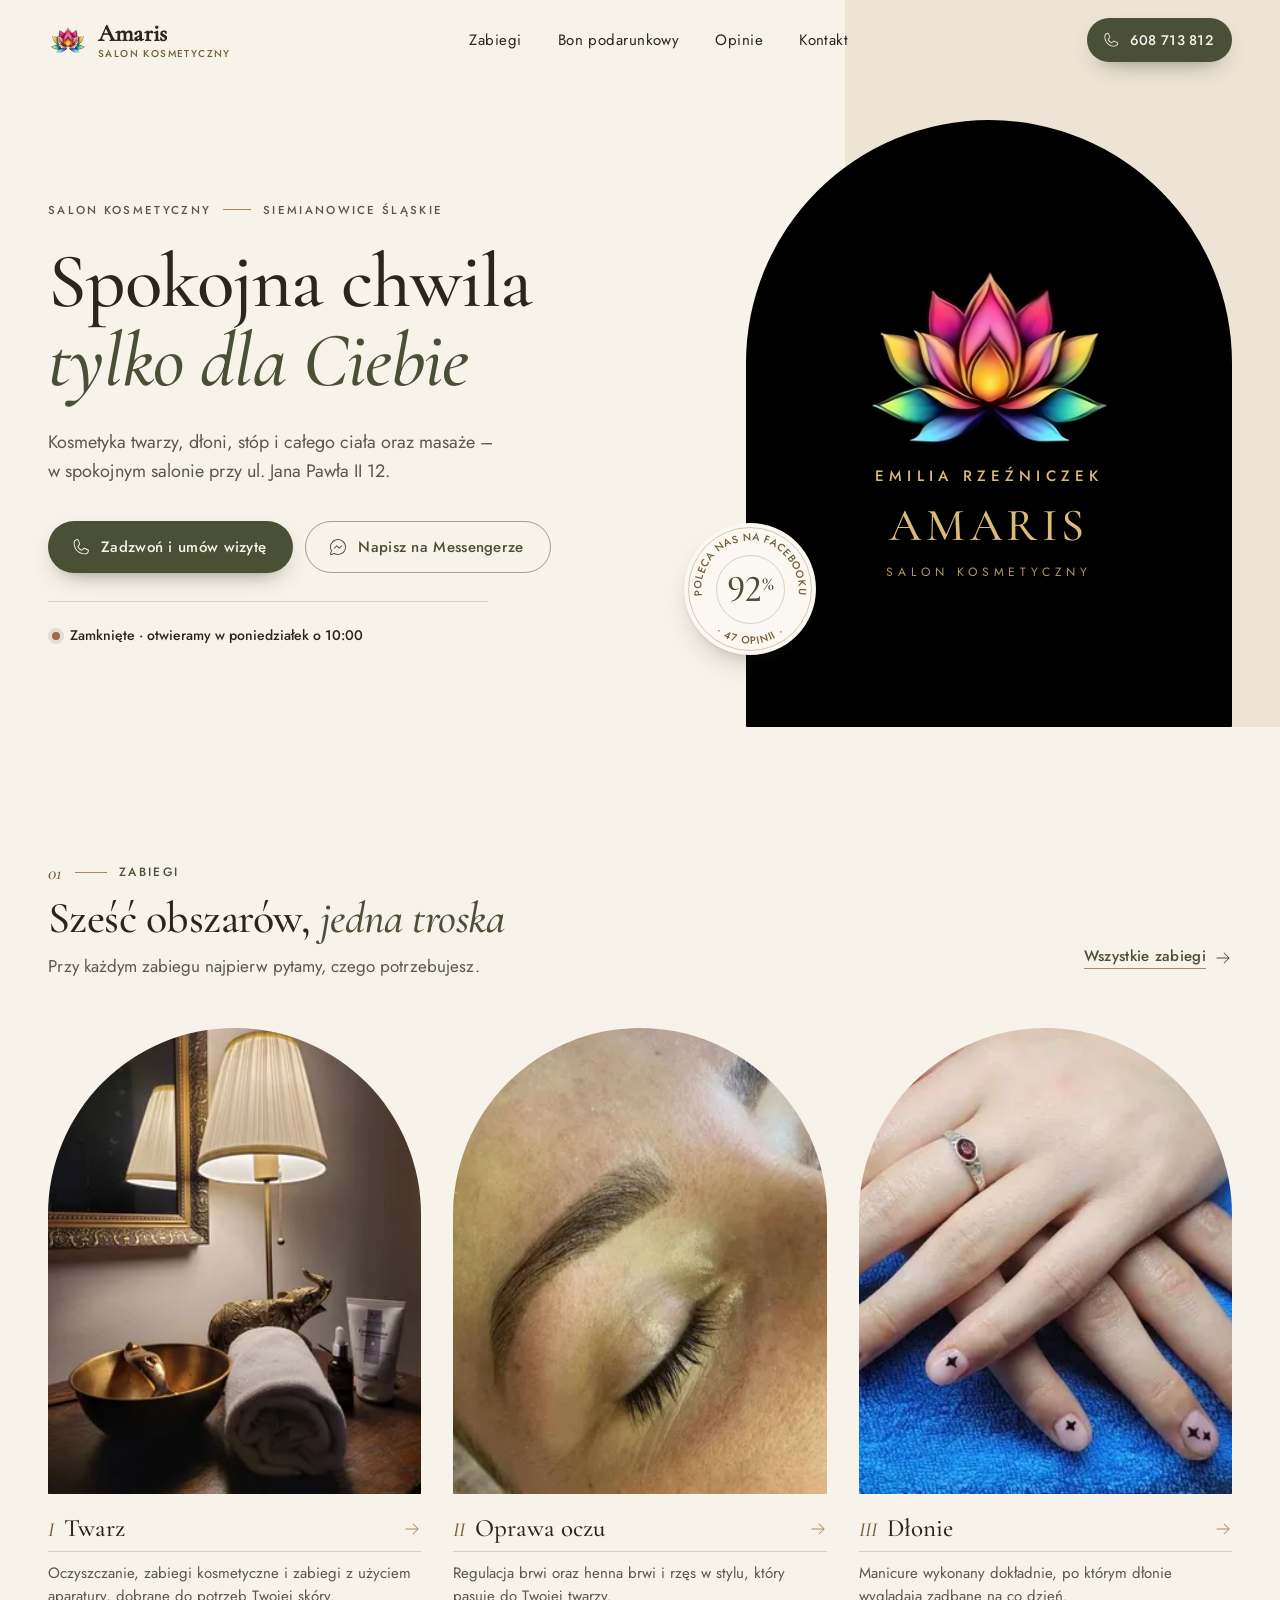
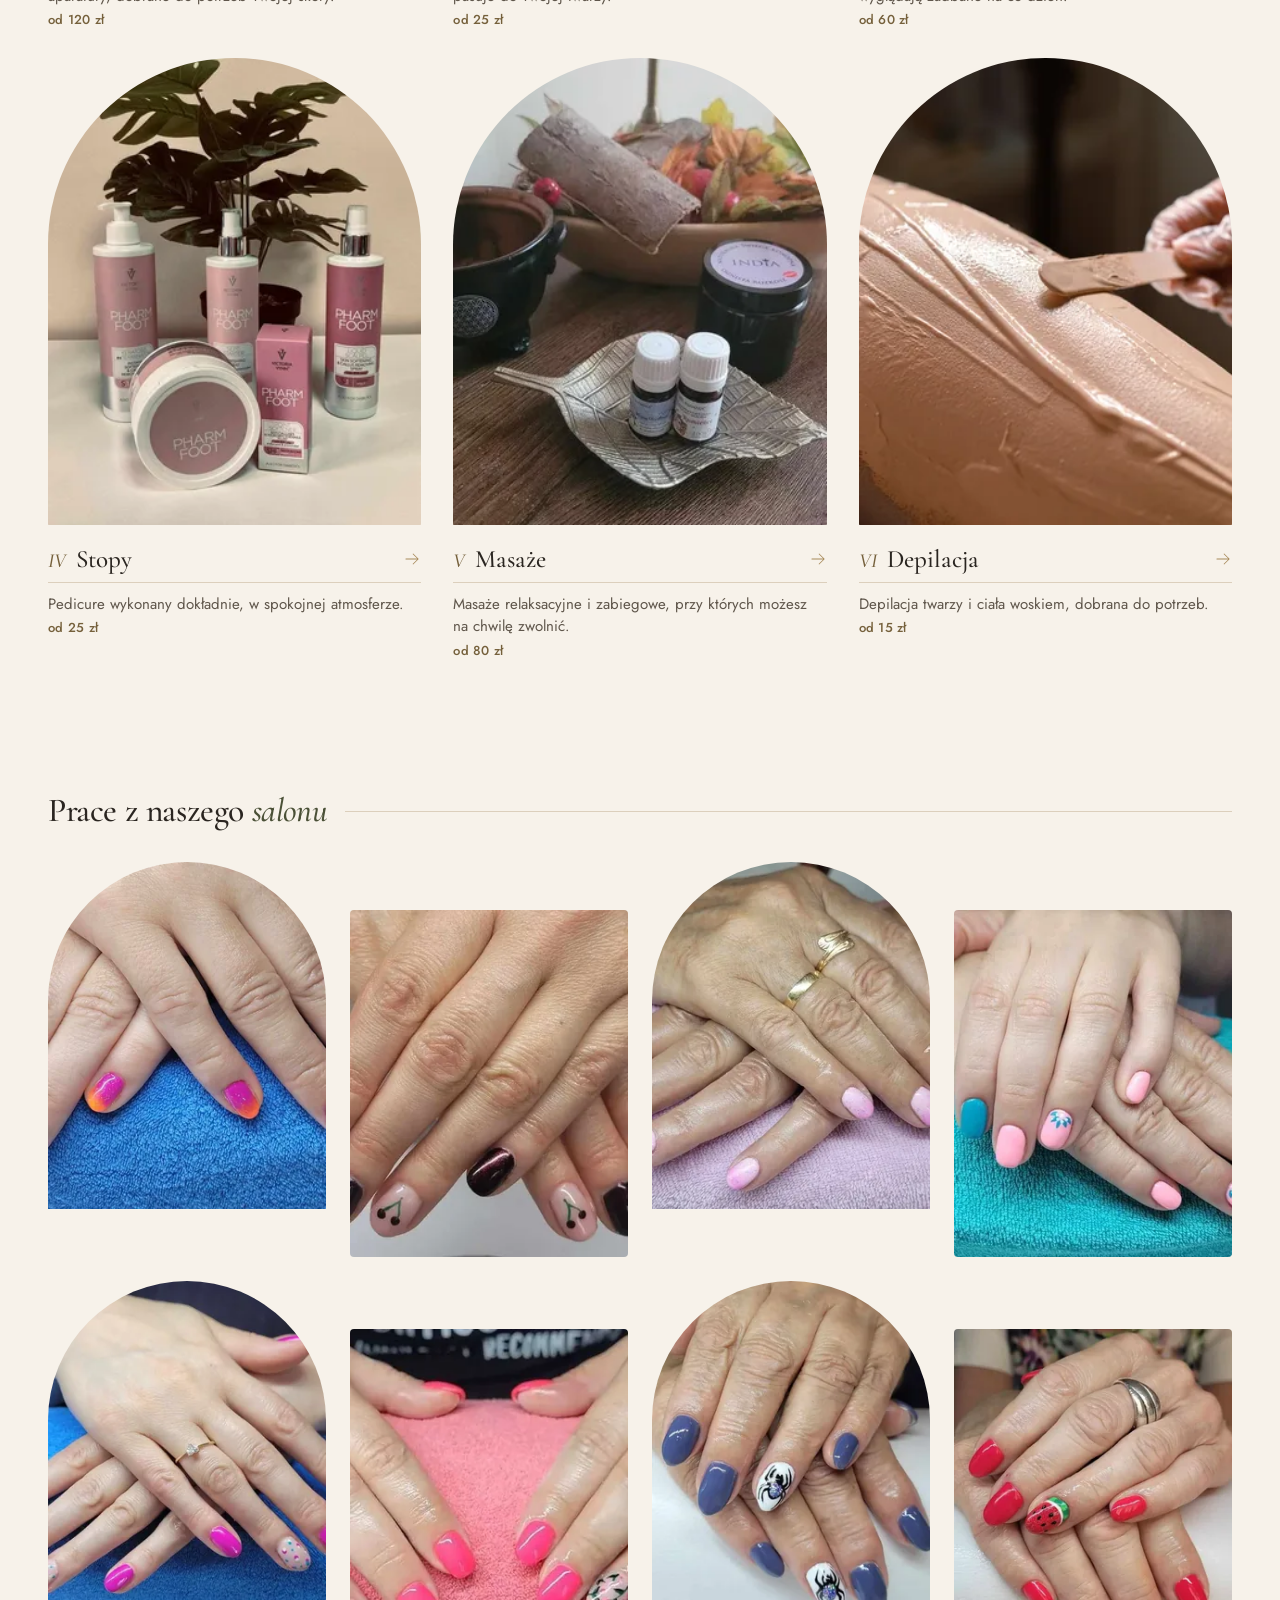
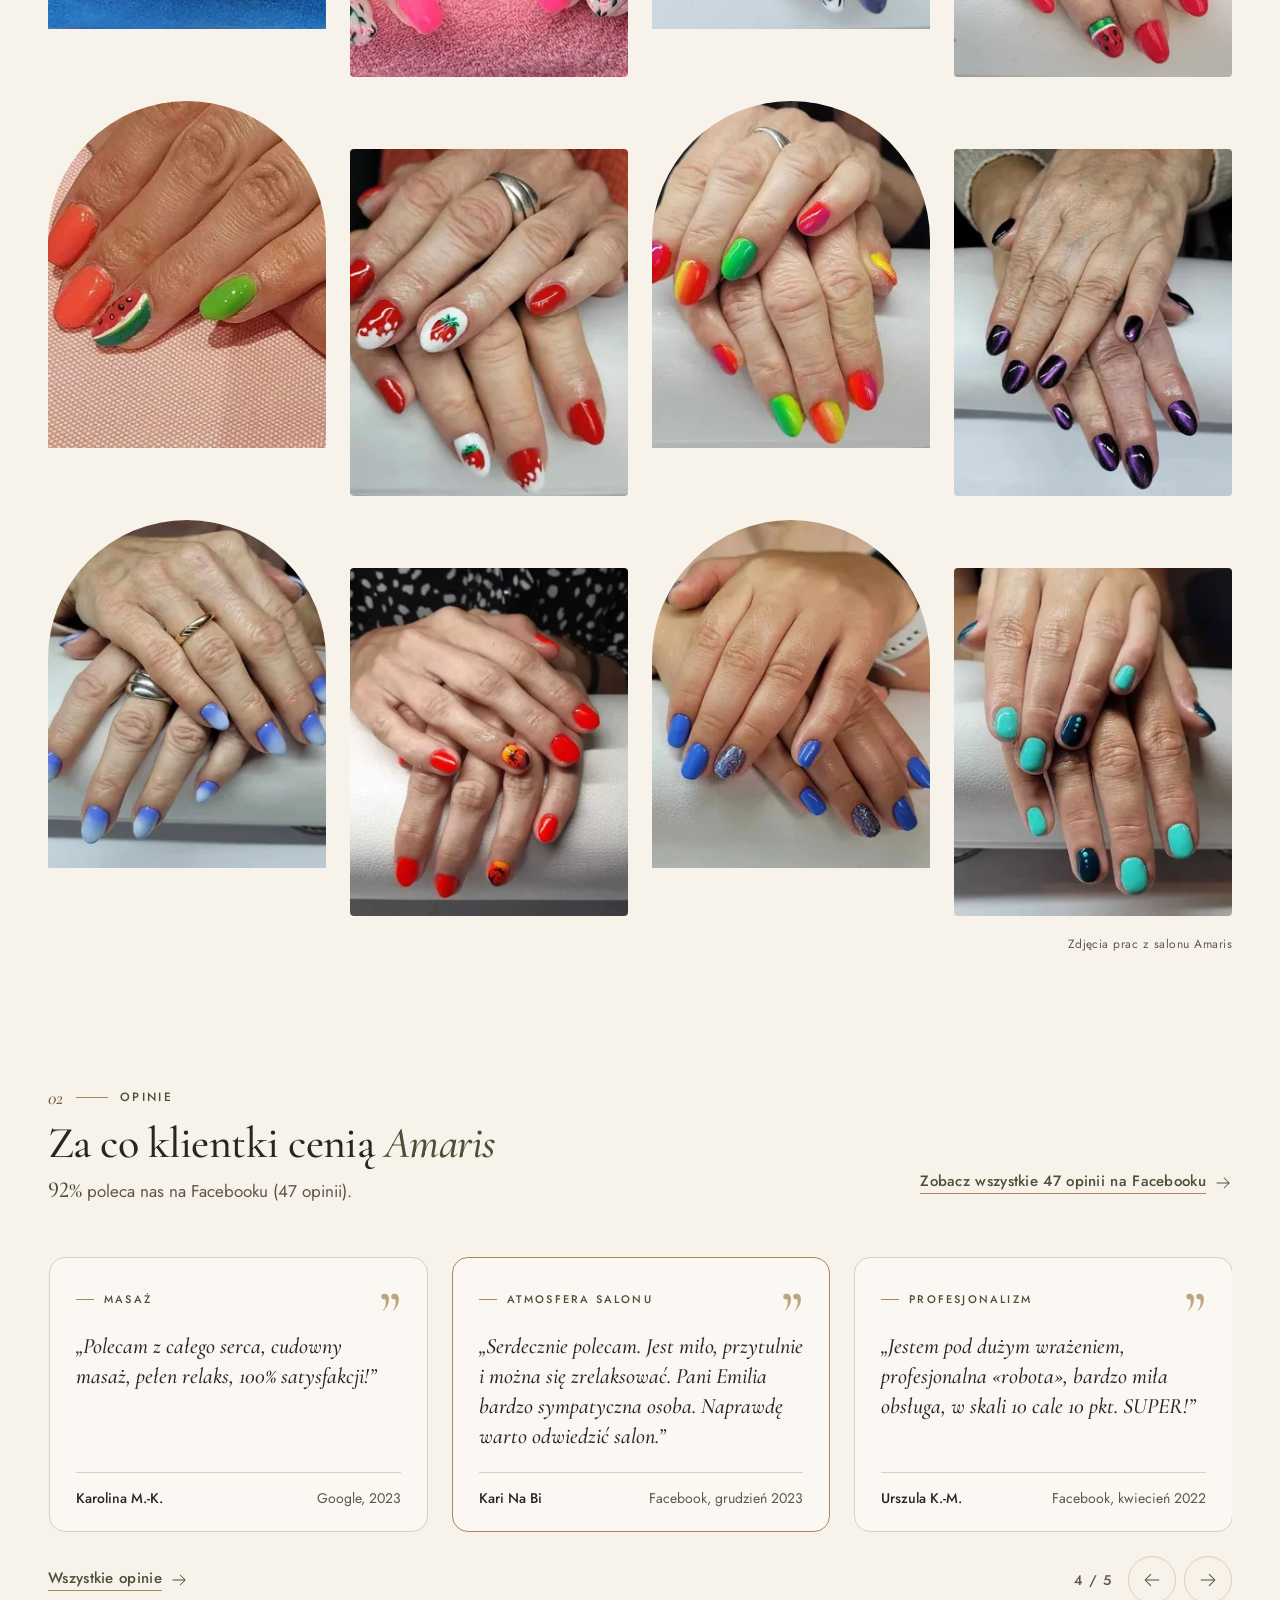
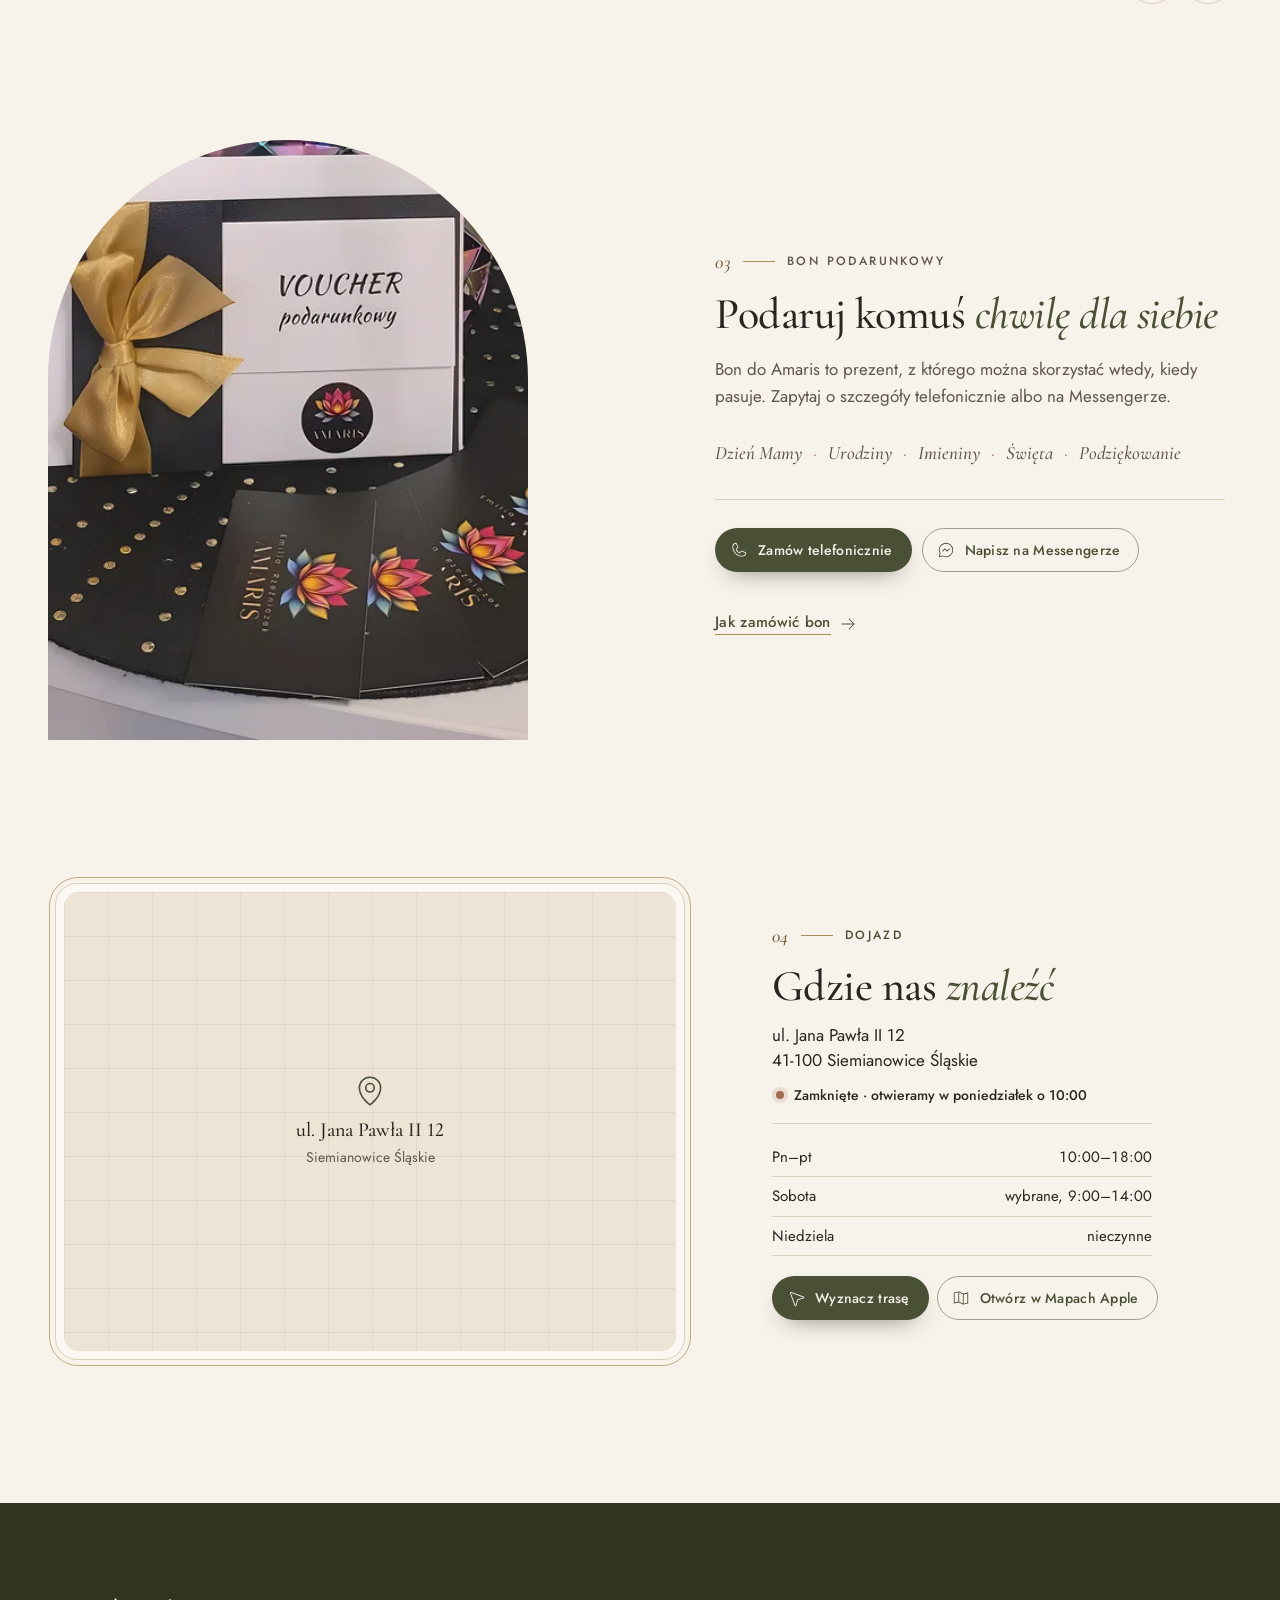
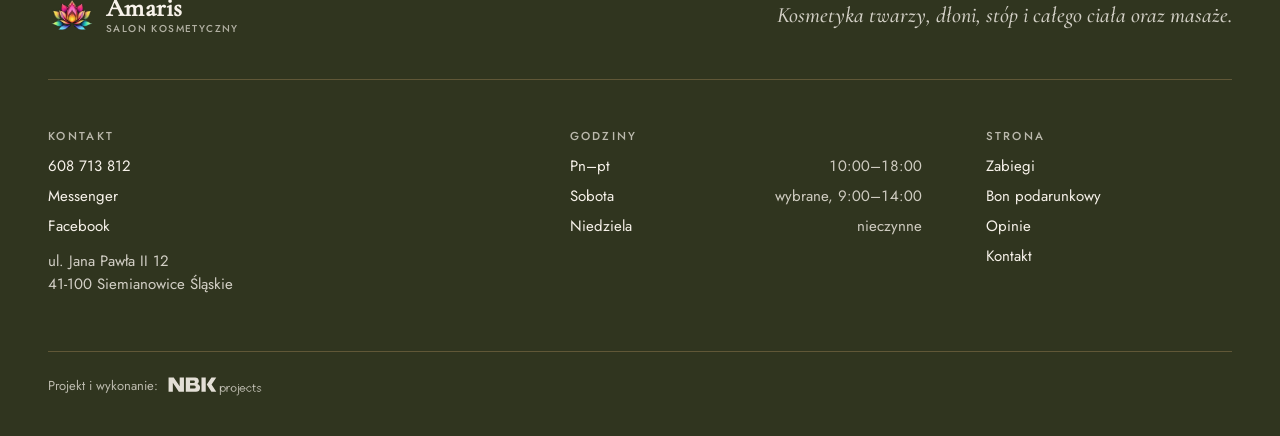
==== commit 36563dc9: "Merge branch 'galeria-jej'" ====
--- a/index.html
+++ b/index.html
@@ -101,7 +101,7 @@
         <span class="kategoria__cena">od&nbsp;25&nbsp;zł</span>
       </a></li>
       <li><a class="kategoria" href="zabiegi.html#dlonie">
-        <span class="kategoria__foto"><img src="assets/img/real-dyfuzor-600.webp" srcset="assets/img/real-dyfuzor-300.webp 300w, assets/img/real-dyfuzor-600.webp 600w, assets/img/real-dyfuzor-1000.webp 1000w" sizes="(min-width: 1000px) 280px, (min-width: 600px) 38vw, 52vw" width="600" height="750" alt="Kosmetyki profesjonalne używane w&nbsp;salonie Amaris" loading="lazy" decoding="async"></span>
+        <span class="kategoria__foto"><img src="assets/img/real-paznokcie-gwiazdki-600.webp" srcset="assets/img/real-paznokcie-gwiazdki-300.webp 300w, assets/img/real-paznokcie-gwiazdki-600.webp 600w, assets/img/real-paznokcie-gwiazdki-1000.webp 1000w" sizes="(min-width: 1000px) 280px, (min-width: 600px) 38vw, 52vw" width="600" height="750" alt="Manicure w&nbsp;odcieniu nude z&nbsp;czarnymi gwiazdkami, wykonany w&nbsp;salonie Amaris" loading="lazy" decoding="async"></span>
         <span class="kategoria__nr" aria-hidden="true">III</span>
         <span class="kategoria__tytul">Dłonie<svg class="ikona" aria-hidden="true" focusable="false" xmlns="http://www.w3.org/2000/svg" viewBox="0 0 256 256" fill="currentColor"><path d="M220.24,132.24l-72,72a6,6,0,0,1-8.48-8.48L201.51,134H40a6,6,0,0,1,0-12H201.51L139.76,60.24a6,6,0,0,1,8.48-8.48l72,72A6,6,0,0,1,220.24,132.24Z"/></svg></span>
         <span class="kategoria__opis">Manicure wykonany dokładnie, po&nbsp;którym dłonie wyglądają zadbane na&nbsp;co dzień.</span>
@@ -134,18 +134,26 @@
 
 <section class="nastroj reveal" aria-labelledby="h-nastroj">
   <div class="wrap">
-    <h2 id="h-nastroj" class="nastroj__tytul"><span>Z&nbsp;naszego <em>salonu</em></span></h2>
+    <h2 id="h-nastroj" class="nastroj__tytul"><span>Prace z&nbsp;naszego <em>salonu</em></span></h2>
     <ul class="nastroj__pas">
-        <li class="nastroj__kadr nastroj__kadr--0"><img src="assets/img/real-wnetrze-mural-budda-600.webp" srcset="assets/img/real-wnetrze-mural-budda-300.webp 300w, assets/img/real-wnetrze-mural-budda-600.webp 600w, assets/img/real-wnetrze-mural-budda-1000.webp 1000w" sizes="(min-width: 1000px) 190px, (min-width: 700px) 24vw, 37vw" width="600" height="750" alt="Gabinet zabiegowy z&nbsp;dekoracyjną ścianą w&nbsp;salonie Amaris" loading="lazy" decoding="async"></li>
-        <li class="nastroj__kadr nastroj__kadr--1"><img src="assets/img/real-twarz-stanowisko-600.webp" srcset="assets/img/real-twarz-stanowisko-300.webp 300w, assets/img/real-twarz-stanowisko-600.webp 600w, assets/img/real-twarz-stanowisko-1000.webp 1000w" sizes="(min-width: 1000px) 190px, (min-width: 700px) 24vw, 37vw" width="600" height="750" alt="Stanowisko do&nbsp;zabiegów pielęgnacyjnych w&nbsp;salonie Amaris" loading="lazy" decoding="async"></li>
-        <li class="nastroj__kadr nastroj__kadr--0"><img src="assets/img/real-dyfuzor-600.webp" srcset="assets/img/real-dyfuzor-300.webp 300w, assets/img/real-dyfuzor-600.webp 600w, assets/img/real-dyfuzor-1000.webp 1000w" sizes="(min-width: 1000px) 190px, (min-width: 700px) 24vw, 37vw" width="600" height="750" alt="Dyfuzor zapachowy i&nbsp;kosmetyki w&nbsp;gabinecie Amaris" loading="lazy" decoding="async"></li>
-        <li class="nastroj__kadr nastroj__kadr--1"><img src="assets/img/real-wnetrze-budda-szeroko-600.webp" srcset="assets/img/real-wnetrze-budda-szeroko-300.webp 300w, assets/img/real-wnetrze-budda-szeroko-600.webp 600w, assets/img/real-wnetrze-budda-szeroko-1000.webp 1000w" sizes="(min-width: 1000px) 190px, (min-width: 700px) 24vw, 37vw" width="600" height="750" alt="Wnętrze gabinetu zabiegowego w&nbsp;salonie Amaris" loading="lazy" decoding="async"></li>
-        <li class="nastroj__kadr nastroj__kadr--0"><img src="assets/img/real-brwi-600.webp" srcset="assets/img/real-brwi-300.webp 300w, assets/img/real-brwi-600.webp 600w, assets/img/real-brwi-1000.webp 1000w" sizes="(min-width: 1000px) 190px, (min-width: 700px) 24vw, 37vw" width="600" height="750" alt="Zabieg regulacji brwi wykonany w&nbsp;salonie Amaris" loading="lazy" decoding="async"></li>
-        <li class="nastroj__kadr nastroj__kadr--1"><img src="assets/img/real-wnetrze-budda-blisko-600.webp" srcset="assets/img/real-wnetrze-budda-blisko-300.webp 300w, assets/img/real-wnetrze-budda-blisko-600.webp 600w, assets/img/real-wnetrze-budda-blisko-1000.webp 1000w" sizes="(min-width: 1000px) 190px, (min-width: 700px) 24vw, 37vw" width="600" height="750" alt="Voucher podarunkowy Amaris na&nbsp;recepcji salonu" loading="lazy" decoding="async"></li>
-        <li class="nastroj__kadr nastroj__kadr--0"><img src="assets/img/real-aromaterapia-600.webp" srcset="assets/img/real-aromaterapia-300.webp 300w, assets/img/real-aromaterapia-600.webp 600w, assets/img/real-aromaterapia-1000.webp 1000w" sizes="(min-width: 1000px) 190px, (min-width: 700px) 24vw, 37vw" width="600" height="750" alt="Olejki do&nbsp;aromaterapii używane w&nbsp;salonie Amaris" loading="lazy" decoding="async"></li>
-        <li class="nastroj__kadr nastroj__kadr--1"><img src="assets/img/real-pharm-foot-600.webp" srcset="assets/img/real-pharm-foot-300.webp 300w, assets/img/real-pharm-foot-600.webp 600w, assets/img/real-pharm-foot-1000.webp 1000w" sizes="(min-width: 1000px) 190px, (min-width: 700px) 24vw, 37vw" width="600" height="750" alt="Kosmetyki do&nbsp;pielęgnacji stóp w&nbsp;salonie Amaris" loading="lazy" decoding="async"></li>
+        <li class="nastroj__kadr nastroj__kadr--0"><img src="assets/img/real-paznokcie-zachod-palma-600.webp" srcset="assets/img/real-paznokcie-zachod-palma-300.webp 300w, assets/img/real-paznokcie-zachod-palma-600.webp 600w, assets/img/real-paznokcie-zachod-palma-1000.webp 1000w" sizes="(min-width: 1000px) 190px, (min-width: 700px) 24vw, 37vw" width="600" height="750" alt="Stylizacja paznokci – różowo-pomarańczowe ombre z&nbsp;palmą" loading="lazy" decoding="async"></li>
+        <li class="nastroj__kadr nastroj__kadr--1"><img src="assets/img/real-paznokcie-wisnie-600.webp" srcset="assets/img/real-paznokcie-wisnie-300.webp 300w, assets/img/real-paznokcie-wisnie-600.webp 600w, assets/img/real-paznokcie-wisnie-1000.webp 1000w" sizes="(min-width: 1000px) 190px, (min-width: 700px) 24vw, 37vw" width="600" height="750" alt="Stylizacja paznokci – głęboka czerwień z&nbsp;wisienkami" loading="lazy" decoding="async"></li>
+        <li class="nastroj__kadr nastroj__kadr--0"><img src="assets/img/real-paznokcie-roz-ombre-600.webp" srcset="assets/img/real-paznokcie-roz-ombre-300.webp 300w, assets/img/real-paznokcie-roz-ombre-600.webp 600w, assets/img/real-paznokcie-roz-ombre-1000.webp 1000w" sizes="(min-width: 1000px) 190px, (min-width: 700px) 24vw, 37vw" width="600" height="750" alt="Stylizacja paznokci – delikatne różowe ombre" loading="lazy" decoding="async"></li>
+        <li class="nastroj__kadr nastroj__kadr--1"><img src="assets/img/real-paznokcie-koral-ananas-600.webp" srcset="assets/img/real-paznokcie-koral-ananas-300.webp 300w, assets/img/real-paznokcie-koral-ananas-600.webp 600w, assets/img/real-paznokcie-koral-ananas-1000.webp 1000w" sizes="(min-width: 1000px) 190px, (min-width: 700px) 24vw, 37vw" width="600" height="750" alt="Stylizacja paznokci – koral i&nbsp;turkus z&nbsp;ananasem" loading="lazy" decoding="async"></li>
+        <li class="nastroj__kadr nastroj__kadr--0"><img src="assets/img/real-paznokcie-fuksja-kropki-600.webp" srcset="assets/img/real-paznokcie-fuksja-kropki-300.webp 300w, assets/img/real-paznokcie-fuksja-kropki-600.webp 600w, assets/img/real-paznokcie-fuksja-kropki-1000.webp 1000w" sizes="(min-width: 1000px) 190px, (min-width: 700px) 24vw, 37vw" width="600" height="750" alt="Stylizacja paznokci – fuksja z&nbsp;kropkami" loading="lazy" decoding="async"></li>
+        <li class="nastroj__kadr nastroj__kadr--1"><img src="assets/img/real-paznokcie-roz-neon-kwiat-600.webp" srcset="assets/img/real-paznokcie-roz-neon-kwiat-300.webp 300w, assets/img/real-paznokcie-roz-neon-kwiat-600.webp 600w, assets/img/real-paznokcie-roz-neon-kwiat-1000.webp 1000w" sizes="(min-width: 1000px) 190px, (min-width: 700px) 24vw, 37vw" width="600" height="750" alt="Stylizacja paznokci – neonowy róż z&nbsp;kwiatkiem" loading="lazy" decoding="async"></li>
+        <li class="nastroj__kadr nastroj__kadr--0"><img src="assets/img/real-paznokcie-granat-pajaczek-600.webp" srcset="assets/img/real-paznokcie-granat-pajaczek-300.webp 300w, assets/img/real-paznokcie-granat-pajaczek-600.webp 600w, assets/img/real-paznokcie-granat-pajaczek-1000.webp 1000w" sizes="(min-width: 1000px) 190px, (min-width: 700px) 24vw, 37vw" width="600" height="750" alt="Stylizacja paznokci – granat z&nbsp;pajączkiem" loading="lazy" decoding="async"></li>
+        <li class="nastroj__kadr nastroj__kadr--1"><img src="assets/img/real-paznokcie-czerwien-arbuz-600.webp" srcset="assets/img/real-paznokcie-czerwien-arbuz-300.webp 300w, assets/img/real-paznokcie-czerwien-arbuz-600.webp 600w, assets/img/real-paznokcie-czerwien-arbuz-1000.webp 1000w" sizes="(min-width: 1000px) 190px, (min-width: 700px) 24vw, 37vw" width="600" height="750" alt="Stylizacja paznokci – czerwień z&nbsp;arbuzem" loading="lazy" decoding="async"></li>
+        <li class="nastroj__kadr nastroj__kadr--0"><img src="assets/img/real-paznokcie-neon-owoce-600.webp" srcset="assets/img/real-paznokcie-neon-owoce-300.webp 300w, assets/img/real-paznokcie-neon-owoce-600.webp 600w, assets/img/real-paznokcie-neon-owoce-1000.webp 1000w" sizes="(min-width: 1000px) 190px, (min-width: 700px) 24vw, 37vw" width="600" height="750" alt="Stylizacja paznokci – neonowe kolory z&nbsp;arbuzem i&nbsp;kiwi" loading="lazy" decoding="async"></li>
+        <li class="nastroj__kadr nastroj__kadr--1"><img src="assets/img/real-paznokcie-czerwien-truskawka-600.webp" srcset="assets/img/real-paznokcie-czerwien-truskawka-300.webp 300w, assets/img/real-paznokcie-czerwien-truskawka-600.webp 600w, assets/img/real-paznokcie-czerwien-truskawka-1000.webp 1000w" sizes="(min-width: 1000px) 190px, (min-width: 700px) 24vw, 37vw" width="600" height="750" alt="Stylizacja paznokci – czerwień z&nbsp;truskawką" loading="lazy" decoding="async"></li>
+        <li class="nastroj__kadr nastroj__kadr--0"><img src="assets/img/real-paznokcie-teczowe-600.webp" srcset="assets/img/real-paznokcie-teczowe-300.webp 300w, assets/img/real-paznokcie-teczowe-600.webp 600w, assets/img/real-paznokcie-teczowe-1000.webp 1000w" sizes="(min-width: 1000px) 190px, (min-width: 700px) 24vw, 37vw" width="600" height="750" alt="Stylizacja paznokci – tęczowe neony" loading="lazy" decoding="async"></li>
+        <li class="nastroj__kadr nastroj__kadr--1"><img src="assets/img/real-paznokcie-fiolet-kocie-oko-600.webp" srcset="assets/img/real-paznokcie-fiolet-kocie-oko-300.webp 300w, assets/img/real-paznokcie-fiolet-kocie-oko-600.webp 600w, assets/img/real-paznokcie-fiolet-kocie-oko-1000.webp 1000w" sizes="(min-width: 1000px) 190px, (min-width: 700px) 24vw, 37vw" width="600" height="750" alt="Stylizacja paznokci – fioletowe kocie oko" loading="lazy" decoding="async"></li>
+        <li class="nastroj__kadr nastroj__kadr--0"><img src="assets/img/real-paznokcie-blekit-ombre-600.webp" srcset="assets/img/real-paznokcie-blekit-ombre-300.webp 300w, assets/img/real-paznokcie-blekit-ombre-600.webp 600w, assets/img/real-paznokcie-blekit-ombre-1000.webp 1000w" sizes="(min-width: 1000px) 190px, (min-width: 700px) 24vw, 37vw" width="600" height="750" alt="Stylizacja paznokci – błękitne ombre" loading="lazy" decoding="async"></li>
+        <li class="nastroj__kadr nastroj__kadr--1"><img src="assets/img/real-paznokcie-czerwien-palma-600.webp" srcset="assets/img/real-paznokcie-czerwien-palma-300.webp 300w, assets/img/real-paznokcie-czerwien-palma-600.webp 600w, assets/img/real-paznokcie-czerwien-palma-1000.webp 1000w" sizes="(min-width: 1000px) 190px, (min-width: 700px) 24vw, 37vw" width="600" height="750" alt="Stylizacja paznokci – czerwień z&nbsp;zachodem słońca" loading="lazy" decoding="async"></li>
+        <li class="nastroj__kadr nastroj__kadr--0"><img src="assets/img/real-paznokcie-kobalt-brokat-600.webp" srcset="assets/img/real-paznokcie-kobalt-brokat-300.webp 300w, assets/img/real-paznokcie-kobalt-brokat-600.webp 600w, assets/img/real-paznokcie-kobalt-brokat-1000.webp 1000w" sizes="(min-width: 1000px) 190px, (min-width: 700px) 24vw, 37vw" width="600" height="750" alt="Stylizacja paznokci – kobalt z&nbsp;brokatowym akcentem" loading="lazy" decoding="async"></li>
+        <li class="nastroj__kadr nastroj__kadr--1"><img src="assets/img/real-paznokcie-mieta-granat-600.webp" srcset="assets/img/real-paznokcie-mieta-granat-300.webp 300w, assets/img/real-paznokcie-mieta-granat-600.webp 600w, assets/img/real-paznokcie-mieta-granat-1000.webp 1000w" sizes="(min-width: 1000px) 190px, (min-width: 700px) 24vw, 37vw" width="600" height="750" alt="Stylizacja paznokci – mięta z&nbsp;granatowymi kropkami" loading="lazy" decoding="async"></li>
     </ul>
-    <p class="nastroj__podpis">Zdjęcia z&nbsp;salonu Amaris</p>
+    <p class="nastroj__podpis">Zdjęcia prac z&nbsp;salonu Amaris</p>
   </div>
 </section>
 
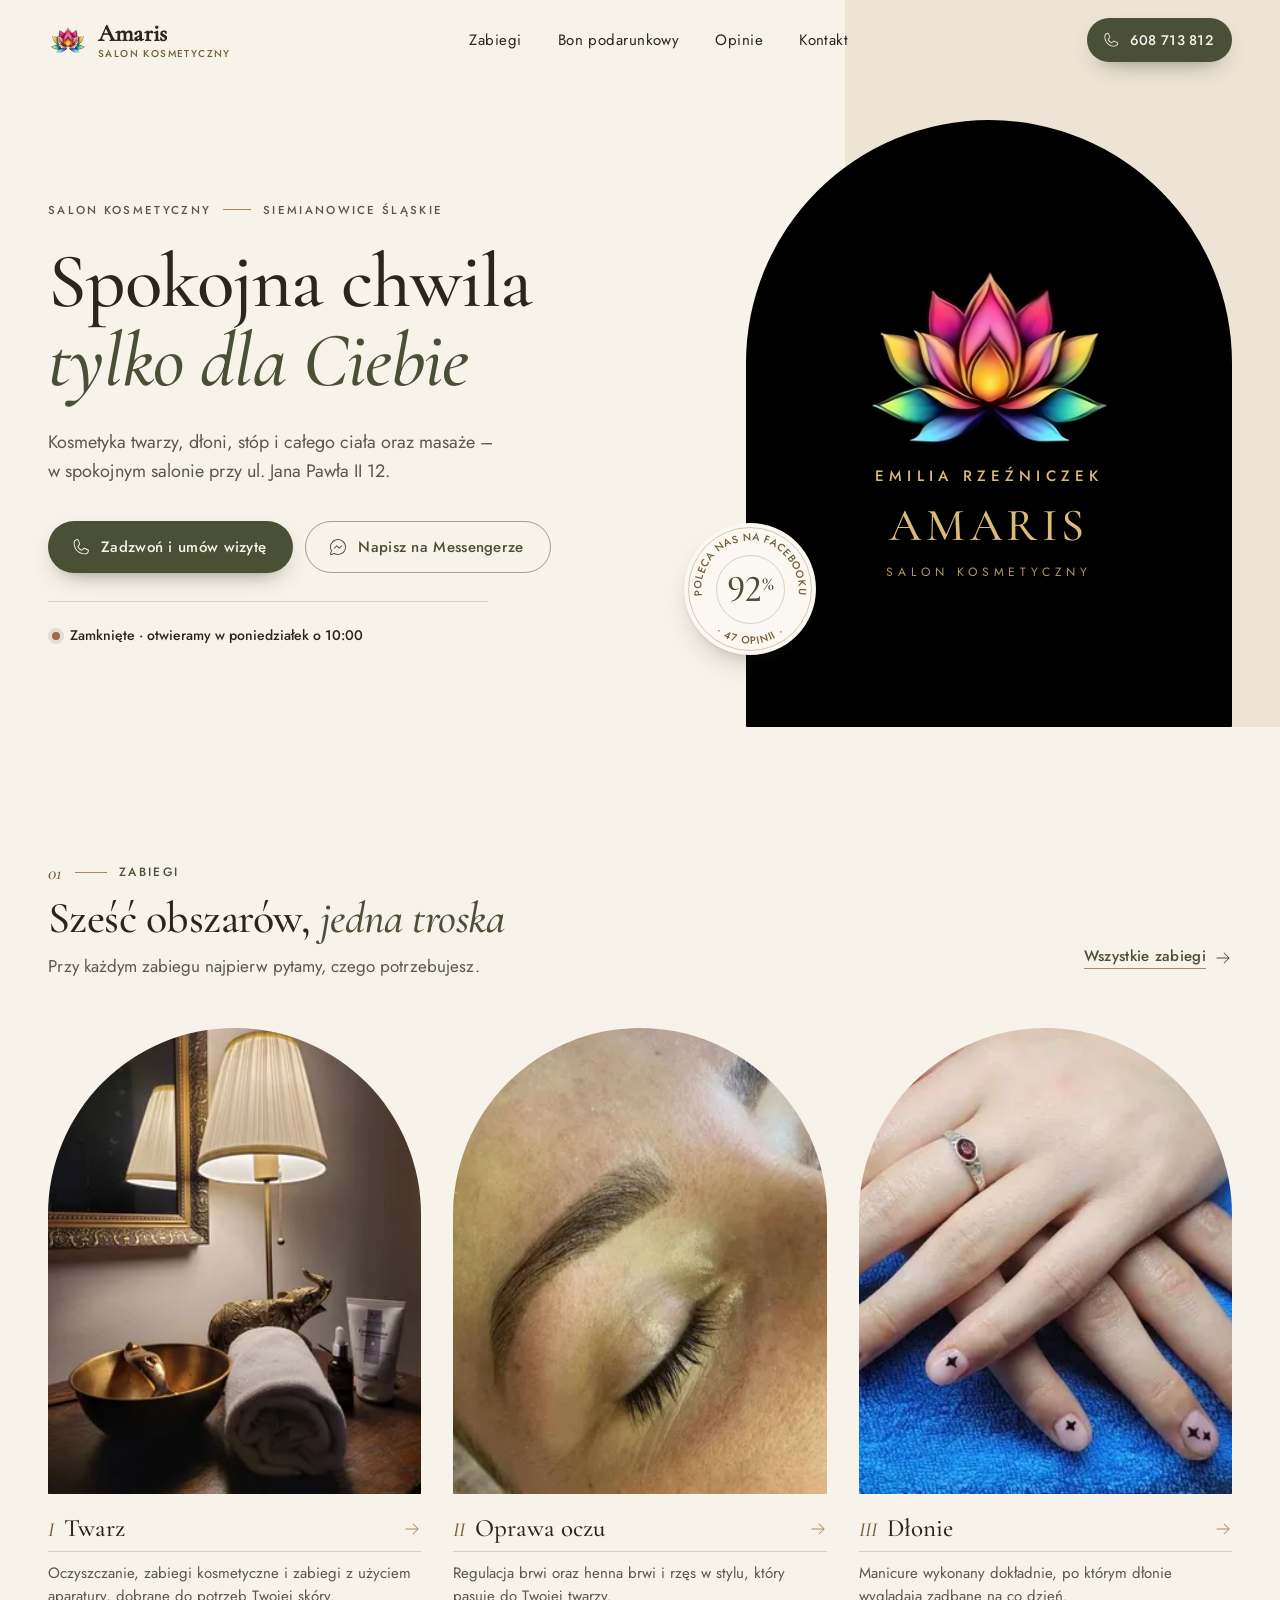
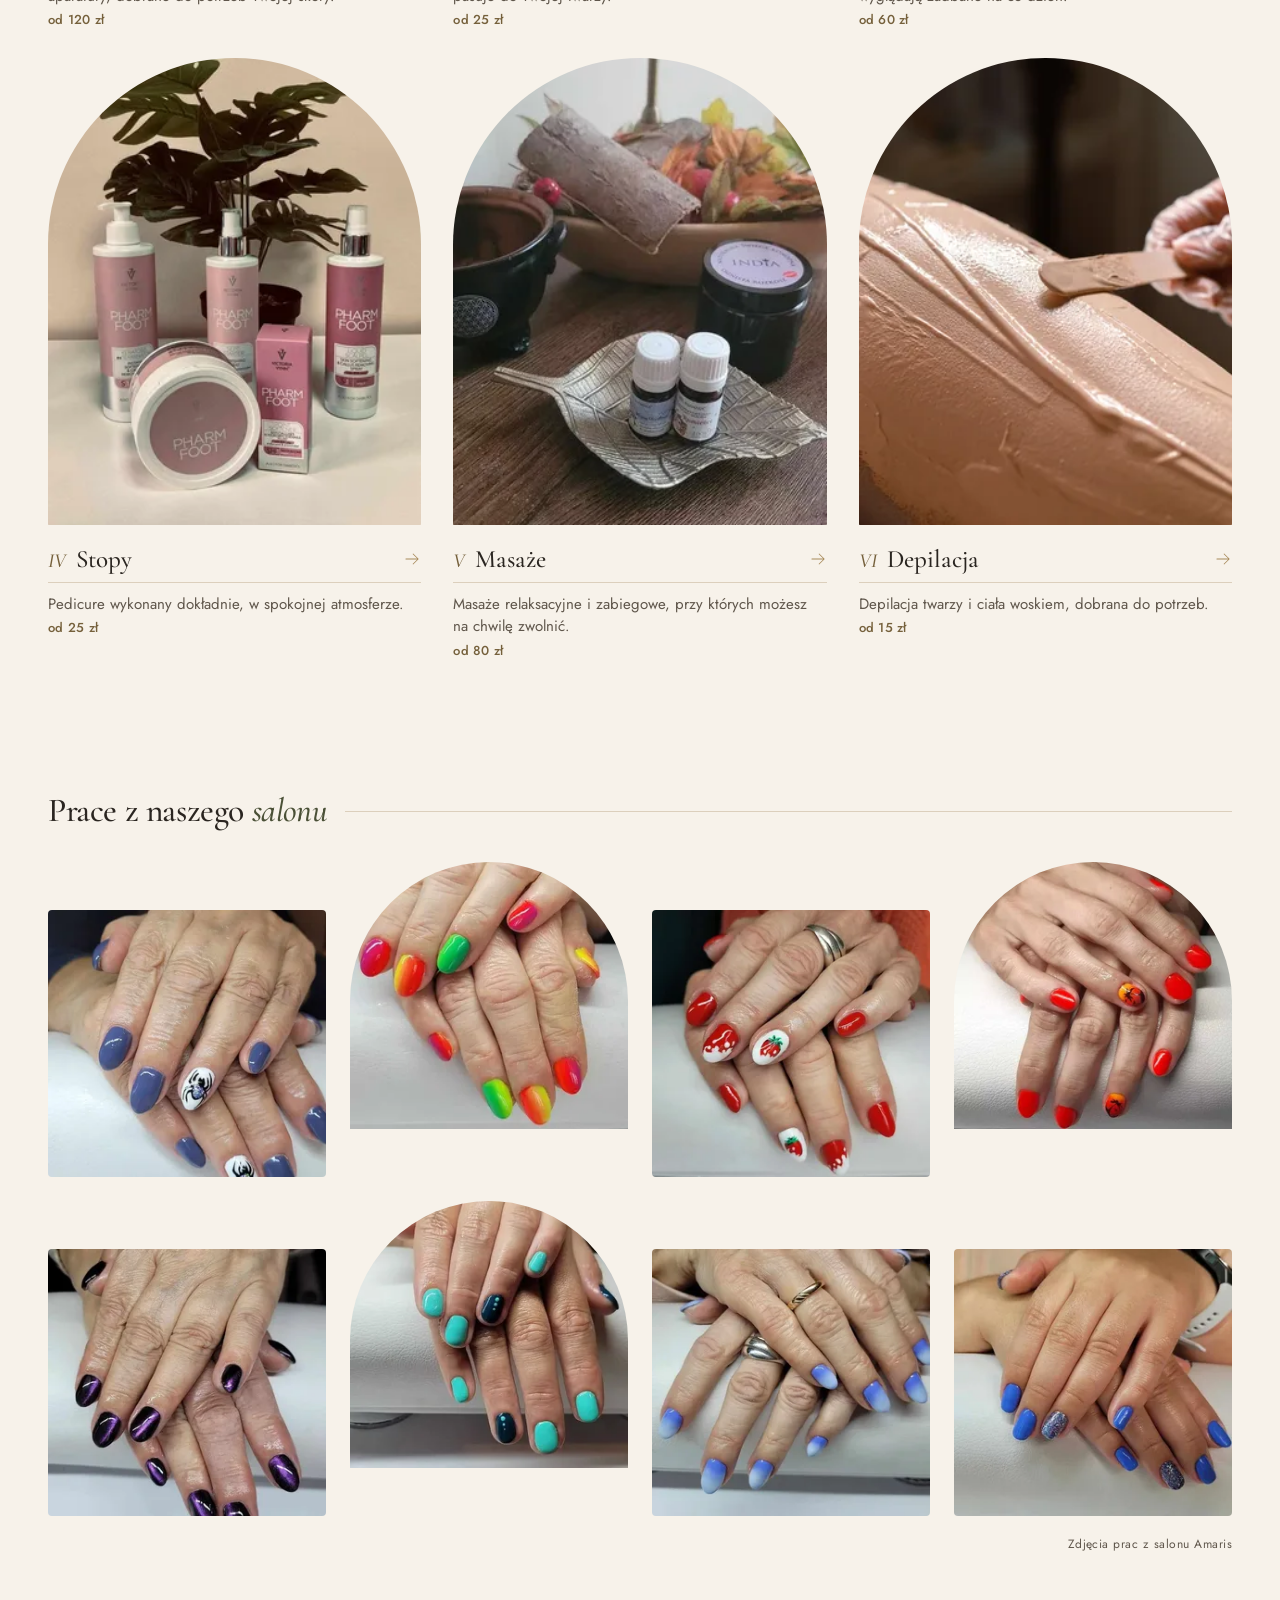
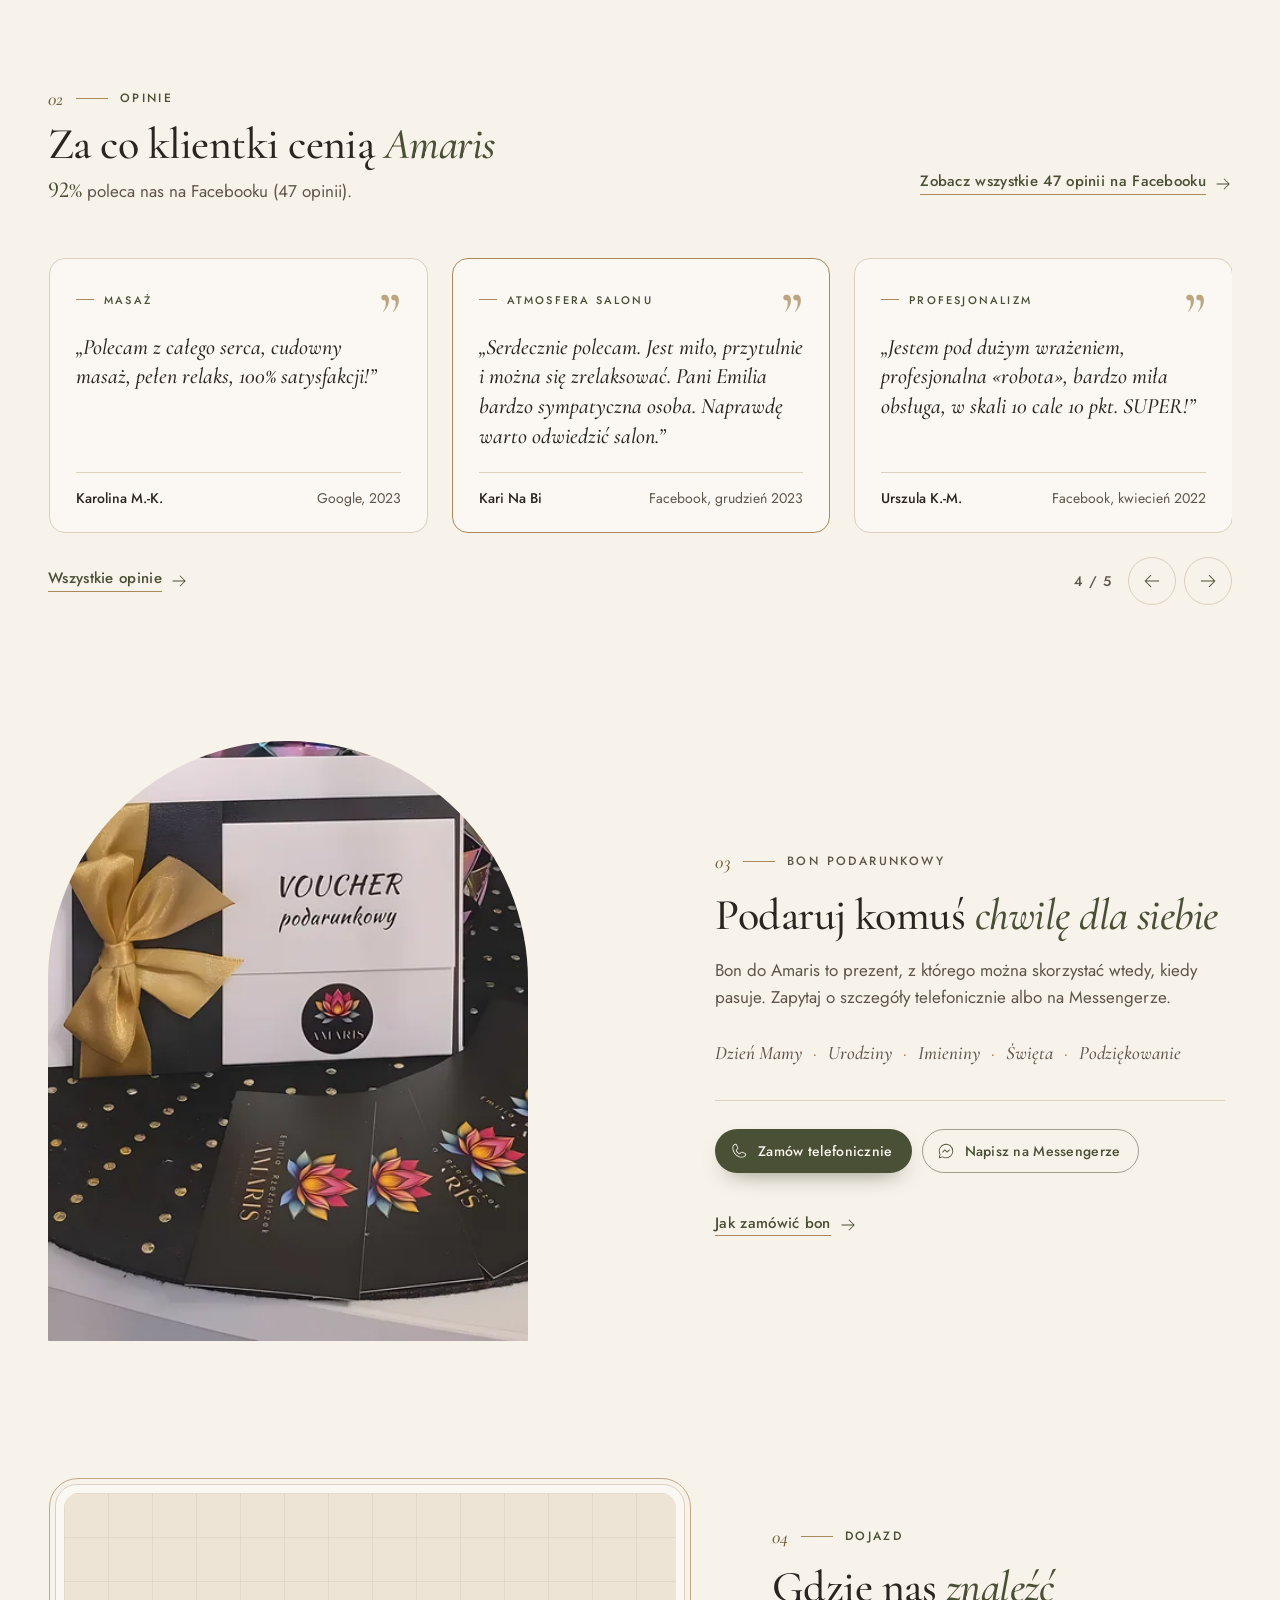
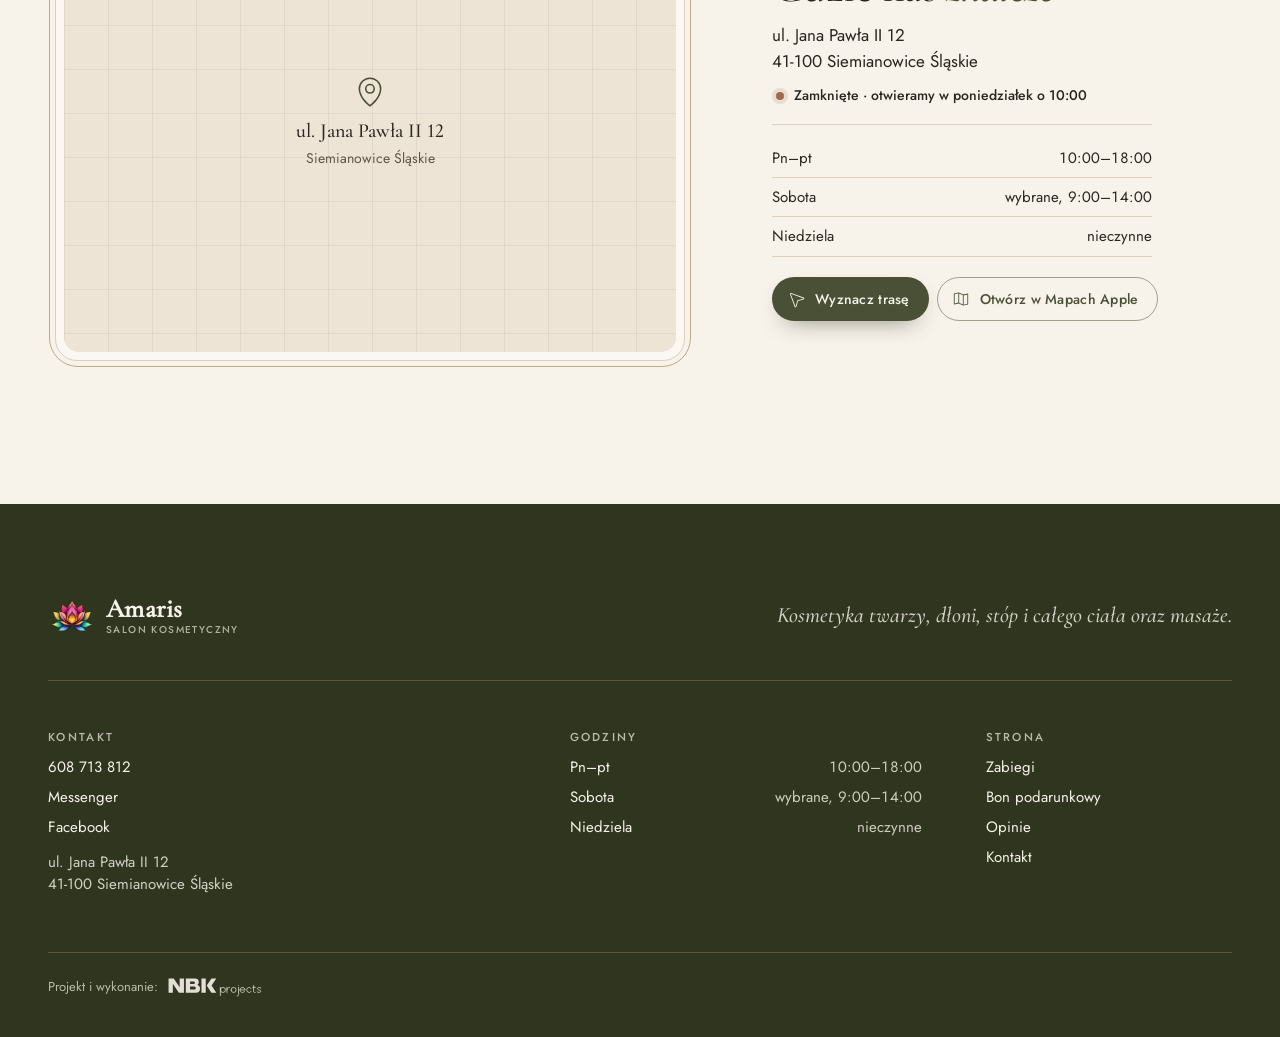
==== commit f3f1a4db: "Popraw galerię paznokci i zdjęcia z Buddą wg uwag klientki Galeria paznokci: nowe, luźniejsze kadry " ====
--- a/index.html
+++ b/index.html
@@ -136,22 +136,14 @@
   <div class="wrap">
     <h2 id="h-nastroj" class="nastroj__tytul"><span>Prace z&nbsp;naszego <em>salonu</em></span></h2>
     <ul class="nastroj__pas">
-        <li class="nastroj__kadr nastroj__kadr--0"><img src="assets/img/real-paznokcie-zachod-palma-600.webp" srcset="assets/img/real-paznokcie-zachod-palma-300.webp 300w, assets/img/real-paznokcie-zachod-palma-600.webp 600w, assets/img/real-paznokcie-zachod-palma-1000.webp 1000w" sizes="(min-width: 1000px) 190px, (min-width: 700px) 24vw, 37vw" width="600" height="750" alt="Stylizacja paznokci – różowo-pomarańczowe ombre z&nbsp;palmą" loading="lazy" decoding="async"></li>
-        <li class="nastroj__kadr nastroj__kadr--1"><img src="assets/img/real-paznokcie-wisnie-600.webp" srcset="assets/img/real-paznokcie-wisnie-300.webp 300w, assets/img/real-paznokcie-wisnie-600.webp 600w, assets/img/real-paznokcie-wisnie-1000.webp 1000w" sizes="(min-width: 1000px) 190px, (min-width: 700px) 24vw, 37vw" width="600" height="750" alt="Stylizacja paznokci – głęboka czerwień z&nbsp;wisienkami" loading="lazy" decoding="async"></li>
-        <li class="nastroj__kadr nastroj__kadr--0"><img src="assets/img/real-paznokcie-roz-ombre-600.webp" srcset="assets/img/real-paznokcie-roz-ombre-300.webp 300w, assets/img/real-paznokcie-roz-ombre-600.webp 600w, assets/img/real-paznokcie-roz-ombre-1000.webp 1000w" sizes="(min-width: 1000px) 190px, (min-width: 700px) 24vw, 37vw" width="600" height="750" alt="Stylizacja paznokci – delikatne różowe ombre" loading="lazy" decoding="async"></li>
-        <li class="nastroj__kadr nastroj__kadr--1"><img src="assets/img/real-paznokcie-koral-ananas-600.webp" srcset="assets/img/real-paznokcie-koral-ananas-300.webp 300w, assets/img/real-paznokcie-koral-ananas-600.webp 600w, assets/img/real-paznokcie-koral-ananas-1000.webp 1000w" sizes="(min-width: 1000px) 190px, (min-width: 700px) 24vw, 37vw" width="600" height="750" alt="Stylizacja paznokci – koral i&nbsp;turkus z&nbsp;ananasem" loading="lazy" decoding="async"></li>
-        <li class="nastroj__kadr nastroj__kadr--0"><img src="assets/img/real-paznokcie-fuksja-kropki-600.webp" srcset="assets/img/real-paznokcie-fuksja-kropki-300.webp 300w, assets/img/real-paznokcie-fuksja-kropki-600.webp 600w, assets/img/real-paznokcie-fuksja-kropki-1000.webp 1000w" sizes="(min-width: 1000px) 190px, (min-width: 700px) 24vw, 37vw" width="600" height="750" alt="Stylizacja paznokci – fuksja z&nbsp;kropkami" loading="lazy" decoding="async"></li>
-        <li class="nastroj__kadr nastroj__kadr--1"><img src="assets/img/real-paznokcie-roz-neon-kwiat-600.webp" srcset="assets/img/real-paznokcie-roz-neon-kwiat-300.webp 300w, assets/img/real-paznokcie-roz-neon-kwiat-600.webp 600w, assets/img/real-paznokcie-roz-neon-kwiat-1000.webp 1000w" sizes="(min-width: 1000px) 190px, (min-width: 700px) 24vw, 37vw" width="600" height="750" alt="Stylizacja paznokci – neonowy róż z&nbsp;kwiatkiem" loading="lazy" decoding="async"></li>
-        <li class="nastroj__kadr nastroj__kadr--0"><img src="assets/img/real-paznokcie-granat-pajaczek-600.webp" srcset="assets/img/real-paznokcie-granat-pajaczek-300.webp 300w, assets/img/real-paznokcie-granat-pajaczek-600.webp 600w, assets/img/real-paznokcie-granat-pajaczek-1000.webp 1000w" sizes="(min-width: 1000px) 190px, (min-width: 700px) 24vw, 37vw" width="600" height="750" alt="Stylizacja paznokci – granat z&nbsp;pajączkiem" loading="lazy" decoding="async"></li>
-        <li class="nastroj__kadr nastroj__kadr--1"><img src="assets/img/real-paznokcie-czerwien-arbuz-600.webp" srcset="assets/img/real-paznokcie-czerwien-arbuz-300.webp 300w, assets/img/real-paznokcie-czerwien-arbuz-600.webp 600w, assets/img/real-paznokcie-czerwien-arbuz-1000.webp 1000w" sizes="(min-width: 1000px) 190px, (min-width: 700px) 24vw, 37vw" width="600" height="750" alt="Stylizacja paznokci – czerwień z&nbsp;arbuzem" loading="lazy" decoding="async"></li>
-        <li class="nastroj__kadr nastroj__kadr--0"><img src="assets/img/real-paznokcie-neon-owoce-600.webp" srcset="assets/img/real-paznokcie-neon-owoce-300.webp 300w, assets/img/real-paznokcie-neon-owoce-600.webp 600w, assets/img/real-paznokcie-neon-owoce-1000.webp 1000w" sizes="(min-width: 1000px) 190px, (min-width: 700px) 24vw, 37vw" width="600" height="750" alt="Stylizacja paznokci – neonowe kolory z&nbsp;arbuzem i&nbsp;kiwi" loading="lazy" decoding="async"></li>
-        <li class="nastroj__kadr nastroj__kadr--1"><img src="assets/img/real-paznokcie-czerwien-truskawka-600.webp" srcset="assets/img/real-paznokcie-czerwien-truskawka-300.webp 300w, assets/img/real-paznokcie-czerwien-truskawka-600.webp 600w, assets/img/real-paznokcie-czerwien-truskawka-1000.webp 1000w" sizes="(min-width: 1000px) 190px, (min-width: 700px) 24vw, 37vw" width="600" height="750" alt="Stylizacja paznokci – czerwień z&nbsp;truskawką" loading="lazy" decoding="async"></li>
-        <li class="nastroj__kadr nastroj__kadr--0"><img src="assets/img/real-paznokcie-teczowe-600.webp" srcset="assets/img/real-paznokcie-teczowe-300.webp 300w, assets/img/real-paznokcie-teczowe-600.webp 600w, assets/img/real-paznokcie-teczowe-1000.webp 1000w" sizes="(min-width: 1000px) 190px, (min-width: 700px) 24vw, 37vw" width="600" height="750" alt="Stylizacja paznokci – tęczowe neony" loading="lazy" decoding="async"></li>
-        <li class="nastroj__kadr nastroj__kadr--1"><img src="assets/img/real-paznokcie-fiolet-kocie-oko-600.webp" srcset="assets/img/real-paznokcie-fiolet-kocie-oko-300.webp 300w, assets/img/real-paznokcie-fiolet-kocie-oko-600.webp 600w, assets/img/real-paznokcie-fiolet-kocie-oko-1000.webp 1000w" sizes="(min-width: 1000px) 190px, (min-width: 700px) 24vw, 37vw" width="600" height="750" alt="Stylizacja paznokci – fioletowe kocie oko" loading="lazy" decoding="async"></li>
-        <li class="nastroj__kadr nastroj__kadr--0"><img src="assets/img/real-paznokcie-blekit-ombre-600.webp" srcset="assets/img/real-paznokcie-blekit-ombre-300.webp 300w, assets/img/real-paznokcie-blekit-ombre-600.webp 600w, assets/img/real-paznokcie-blekit-ombre-1000.webp 1000w" sizes="(min-width: 1000px) 190px, (min-width: 700px) 24vw, 37vw" width="600" height="750" alt="Stylizacja paznokci – błękitne ombre" loading="lazy" decoding="async"></li>
-        <li class="nastroj__kadr nastroj__kadr--1"><img src="assets/img/real-paznokcie-czerwien-palma-600.webp" srcset="assets/img/real-paznokcie-czerwien-palma-300.webp 300w, assets/img/real-paznokcie-czerwien-palma-600.webp 600w, assets/img/real-paznokcie-czerwien-palma-1000.webp 1000w" sizes="(min-width: 1000px) 190px, (min-width: 700px) 24vw, 37vw" width="600" height="750" alt="Stylizacja paznokci – czerwień z&nbsp;zachodem słońca" loading="lazy" decoding="async"></li>
-        <li class="nastroj__kadr nastroj__kadr--0"><img src="assets/img/real-paznokcie-kobalt-brokat-600.webp" srcset="assets/img/real-paznokcie-kobalt-brokat-300.webp 300w, assets/img/real-paznokcie-kobalt-brokat-600.webp 600w, assets/img/real-paznokcie-kobalt-brokat-1000.webp 1000w" sizes="(min-width: 1000px) 190px, (min-width: 700px) 24vw, 37vw" width="600" height="750" alt="Stylizacja paznokci – kobalt z&nbsp;brokatowym akcentem" loading="lazy" decoding="async"></li>
-        <li class="nastroj__kadr nastroj__kadr--1"><img src="assets/img/real-paznokcie-mieta-granat-600.webp" srcset="assets/img/real-paznokcie-mieta-granat-300.webp 300w, assets/img/real-paznokcie-mieta-granat-600.webp 600w, assets/img/real-paznokcie-mieta-granat-1000.webp 1000w" sizes="(min-width: 1000px) 190px, (min-width: 700px) 24vw, 37vw" width="600" height="750" alt="Stylizacja paznokci – mięta z&nbsp;granatowymi kropkami" loading="lazy" decoding="async"></li>
+        <li class="nastroj__kadr nastroj__kadr--1"><img src="assets/img/real-paznokcie-granat-pajaczek-600.webp" srcset="assets/img/real-paznokcie-granat-pajaczek-300.webp 300w, assets/img/real-paznokcie-granat-pajaczek-600.webp 600w, assets/img/real-paznokcie-granat-pajaczek-1000.webp 1000w" sizes="(min-width: 1000px) 190px, (min-width: 700px) 24vw, 37vw" width="600" height="577" alt="Stylizacja paznokci – granat z&nbsp;pajączkiem" loading="lazy" decoding="async"></li>
+        <li class="nastroj__kadr nastroj__kadr--0"><img src="assets/img/real-paznokcie-teczowe-600.webp" srcset="assets/img/real-paznokcie-teczowe-300.webp 300w, assets/img/real-paznokcie-teczowe-600.webp 600w, assets/img/real-paznokcie-teczowe-1000.webp 1000w" sizes="(min-width: 1000px) 190px, (min-width: 700px) 24vw, 37vw" width="600" height="577" alt="Stylizacja paznokci – tęczowe neony" loading="lazy" decoding="async"></li>
+        <li class="nastroj__kadr nastroj__kadr--1"><img src="assets/img/real-paznokcie-czerwien-truskawka-600.webp" srcset="assets/img/real-paznokcie-czerwien-truskawka-300.webp 300w, assets/img/real-paznokcie-czerwien-truskawka-600.webp 600w, assets/img/real-paznokcie-czerwien-truskawka-1000.webp 1000w" sizes="(min-width: 1000px) 190px, (min-width: 700px) 24vw, 37vw" width="600" height="577" alt="Stylizacja paznokci – czerwień z&nbsp;truskawką" loading="lazy" decoding="async"></li>
+        <li class="nastroj__kadr nastroj__kadr--0"><img src="assets/img/real-paznokcie-czerwien-palma-600.webp" srcset="assets/img/real-paznokcie-czerwien-palma-300.webp 300w, assets/img/real-paznokcie-czerwien-palma-600.webp 600w, assets/img/real-paznokcie-czerwien-palma-1000.webp 1000w" sizes="(min-width: 1000px) 190px, (min-width: 700px) 24vw, 37vw" width="600" height="577" alt="Stylizacja paznokci – czerwień z&nbsp;zachodem słońca" loading="lazy" decoding="async"></li>
+        <li class="nastroj__kadr nastroj__kadr--1"><img src="assets/img/real-paznokcie-fiolet-kocie-oko-600.webp" srcset="assets/img/real-paznokcie-fiolet-kocie-oko-300.webp 300w, assets/img/real-paznokcie-fiolet-kocie-oko-600.webp 600w, assets/img/real-paznokcie-fiolet-kocie-oko-1000.webp 1000w" sizes="(min-width: 1000px) 190px, (min-width: 700px) 24vw, 37vw" width="600" height="577" alt="Stylizacja paznokci – fioletowe kocie oko" loading="lazy" decoding="async"></li>
+        <li class="nastroj__kadr nastroj__kadr--0"><img src="assets/img/real-paznokcie-mieta-granat-600.webp" srcset="assets/img/real-paznokcie-mieta-granat-300.webp 300w, assets/img/real-paznokcie-mieta-granat-600.webp 600w, assets/img/real-paznokcie-mieta-granat-1000.webp 1000w" sizes="(min-width: 1000px) 190px, (min-width: 700px) 24vw, 37vw" width="600" height="577" alt="Stylizacja paznokci – mięta z&nbsp;granatowymi kropkami" loading="lazy" decoding="async"></li>
+        <li class="nastroj__kadr nastroj__kadr--1"><img src="assets/img/real-paznokcie-blekit-ombre-600.webp" srcset="assets/img/real-paznokcie-blekit-ombre-300.webp 300w, assets/img/real-paznokcie-blekit-ombre-600.webp 600w, assets/img/real-paznokcie-blekit-ombre-1000.webp 1000w" sizes="(min-width: 1000px) 190px, (min-width: 700px) 24vw, 37vw" width="600" height="577" alt="Stylizacja paznokci – błękitne ombre" loading="lazy" decoding="async"></li>
+        <li class="nastroj__kadr nastroj__kadr--1"><img src="assets/img/real-paznokcie-kobalt-brokat-600.webp" srcset="assets/img/real-paznokcie-kobalt-brokat-300.webp 300w, assets/img/real-paznokcie-kobalt-brokat-600.webp 600w, assets/img/real-paznokcie-kobalt-brokat-1000.webp 1000w" sizes="(min-width: 1000px) 190px, (min-width: 700px) 24vw, 37vw" width="600" height="577" alt="Stylizacja paznokci – kobalt z&nbsp;brokatowym akcentem" loading="lazy" decoding="async"></li>
     </ul>
     <p class="nastroj__podpis">Zdjęcia prac z&nbsp;salonu Amaris</p>
   </div>
--- a/assets/css/amaris.css
+++ b/assets/css/amaris.css
@@ -110,6 +110,7 @@
 .przeskocz:focus { top: 12px; }
 
 .wrap { width: 100%; max-width: calc(var(--wrap) + 2 * var(--pad)); margin-inline: auto; padding-inline: var(--pad); }
+.sekcja, .nastroj { scroll-margin-top: calc(var(--h-naglowek) + 16px); }
 .sekcja { padding-top: var(--sekcja); }
 main { display: block; padding-bottom: var(--sekcja); }
 
@@ -390,9 +391,9 @@
   margin-inline: calc(var(--pad) * -1); padding-inline: var(--pad); scroll-padding-inline: var(--pad);
 }
 .nastroj__pas::-webkit-scrollbar { display: none; }
-.nastroj__kadr { position: relative; flex: 0 0 34%; aspect-ratio: 4 / 5; overflow: hidden; background: var(--tlo-2); scroll-snap-align: start; }
+.nastroj__kadr { position: relative; flex: 0 0 34%; aspect-ratio: 26 / 25; overflow: hidden; background: var(--tlo-2); scroll-snap-align: start; }
 .nastroj__kadr img { width: 100%; height: 100%; object-fit: cover; }
-/* jeden rytm: łuk – prostokąt – łuk…, wszystkie kadry 4:5 */
+/* łuk tylko tam, gdzie wzorek nie dotyka górnych rogów maski; wszystkie kadry 26:25 */
 .nastroj__kadr--0 { border-radius: var(--luk); }
 .nastroj__kadr--1 { border-radius: var(--r); }
 @media (min-width: 700px) {
@@ -550,6 +551,8 @@
 }
 .zaproszenie__foto { position: relative; width: 148px; margin: 14px 14px 14px 0; }
 .zaproszenie__foto .luk { aspect-ratio: 4 / 5; }
+/* zdjęcie z Buddą (opinie.html) jest pionowe – 4:5 ucinałoby komodę/lustro */
+.s-opinie .zaproszenie__foto .luk { aspect-ratio: 3 / 4; }
 .zaproszenie__tekst { display: grid; justify-items: center; }
 .zaproszenie .orn { margin-bottom: 14px; }
 .zaproszenie p { margin-top: 12px; color: var(--tekst-2); max-width: 30em; }
@@ -586,6 +589,8 @@
 .podhero__foto { position: relative; }
 .podhero__foto .luk-rama { --ksztalt: var(--luk-szer); }
 .podhero__foto .luk { aspect-ratio: 3 / 2; }
+/* zdjęcie z Buddą (zabiegi.html) jest pionowe – nie mieści się w poziomym 3:2 bez ucinania figurki/komody */
+.s-zabiegi .podhero__foto .luk { aspect-ratio: 3 / 4; }
 @media (min-width: 900px) {
   .podhero { padding-top: 40px; }
   .podhero__siatka { grid-template-columns: 5fr 7fr; gap: 72px; align-items: center; }
@@ -678,13 +683,13 @@
 .jak-glowa .wstep { margin-top: 12px; }
 .jak-siatka { display: grid; gap: 28px; }
 .jak-siatka__foto { --ksztalt: var(--luk-szer); }
-.jak-siatka__foto .luk { aspect-ratio: 16 / 9; }
+.jak-siatka__foto .luk { aspect-ratio: 3 / 4; }
 .jak-siatka__kroki { align-self: center; }
 @media (min-width: 900px) {
   .jak-glowa { max-width: 44em; margin-bottom: 48px; }
   .jak-siatka { grid-template-columns: 5fr 7fr; gap: 96px; align-items: center; }
   .jak-siatka__foto { --ksztalt: var(--luk); max-width: 400px; }
-  .jak-siatka__foto .luk { aspect-ratio: 4 / 5; }
+  .jak-siatka__foto .luk { aspect-ratio: 3 / 4; }
 }
 .kroki { list-style: none; display: grid; }
 .krok { display: grid; grid-template-columns: 48px 1fr; gap: 4px 14px; padding: 18px 0; border-top: 1px solid var(--linia); }
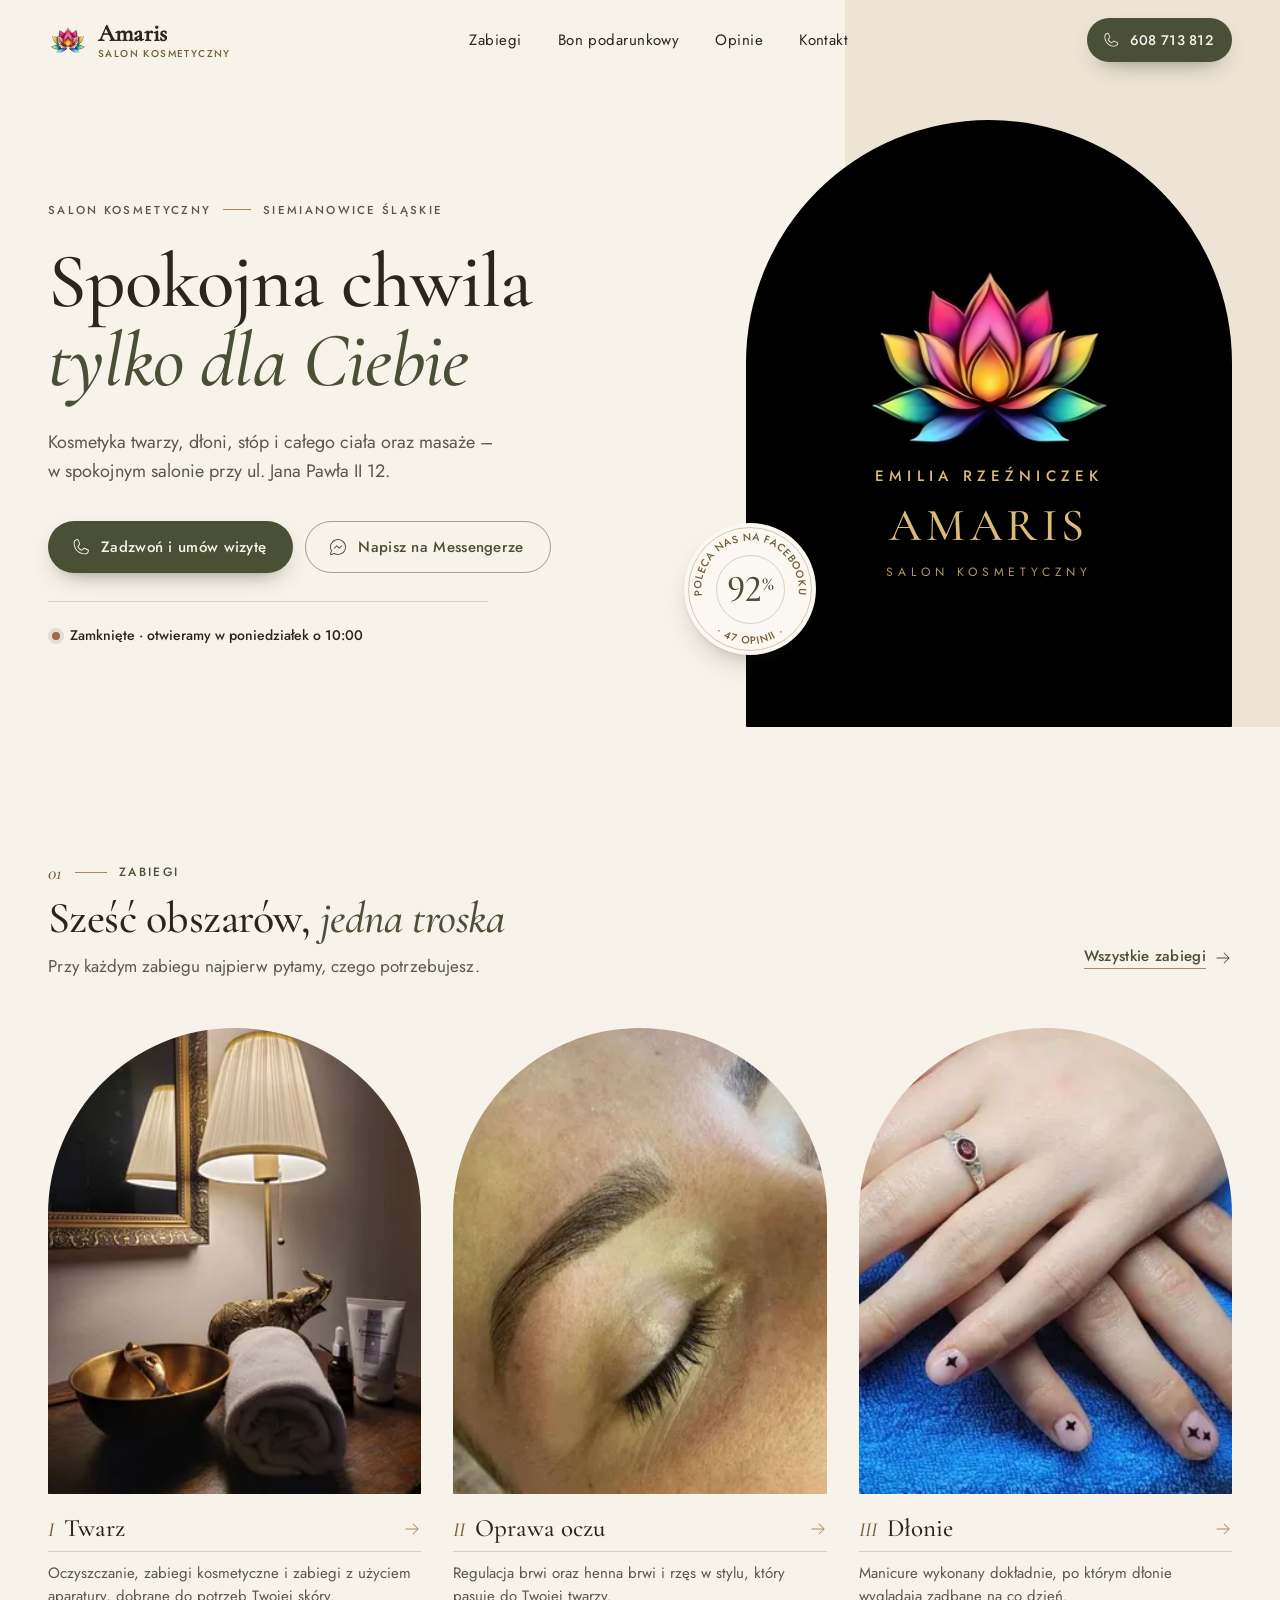
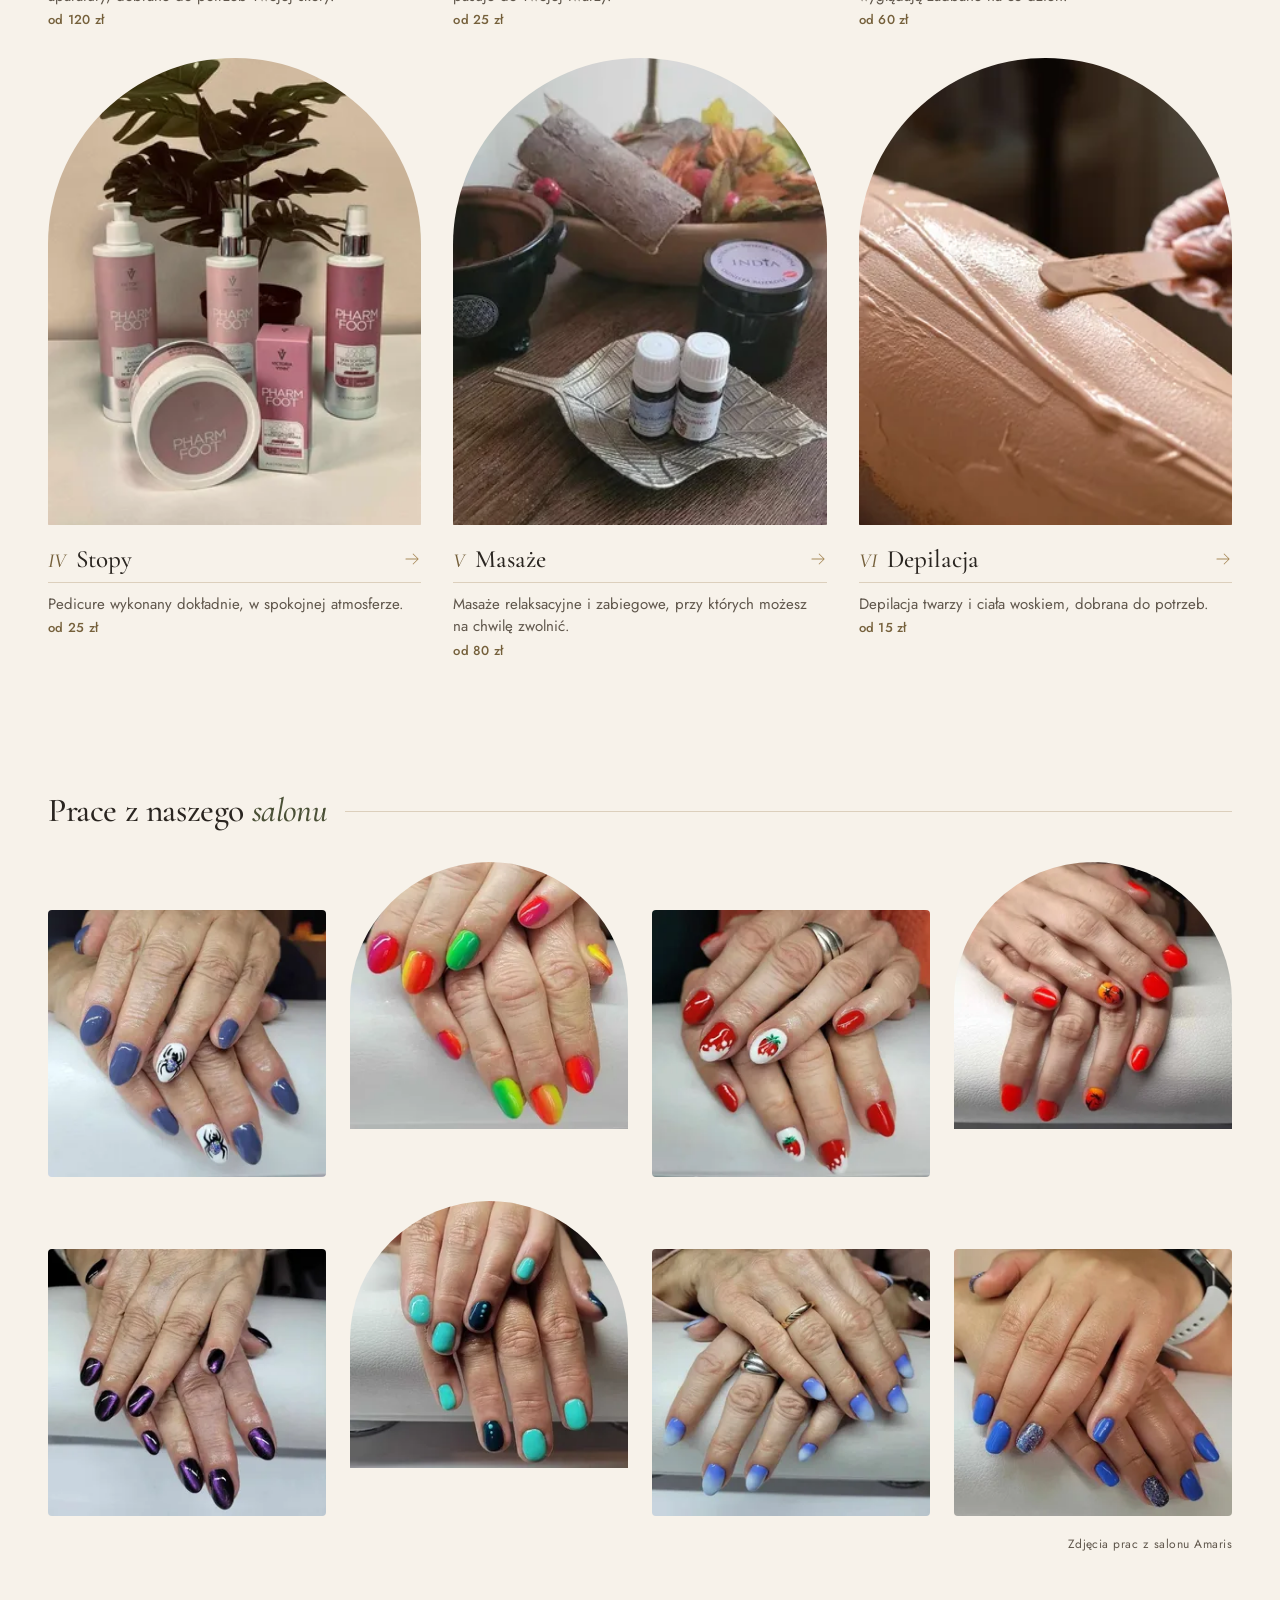
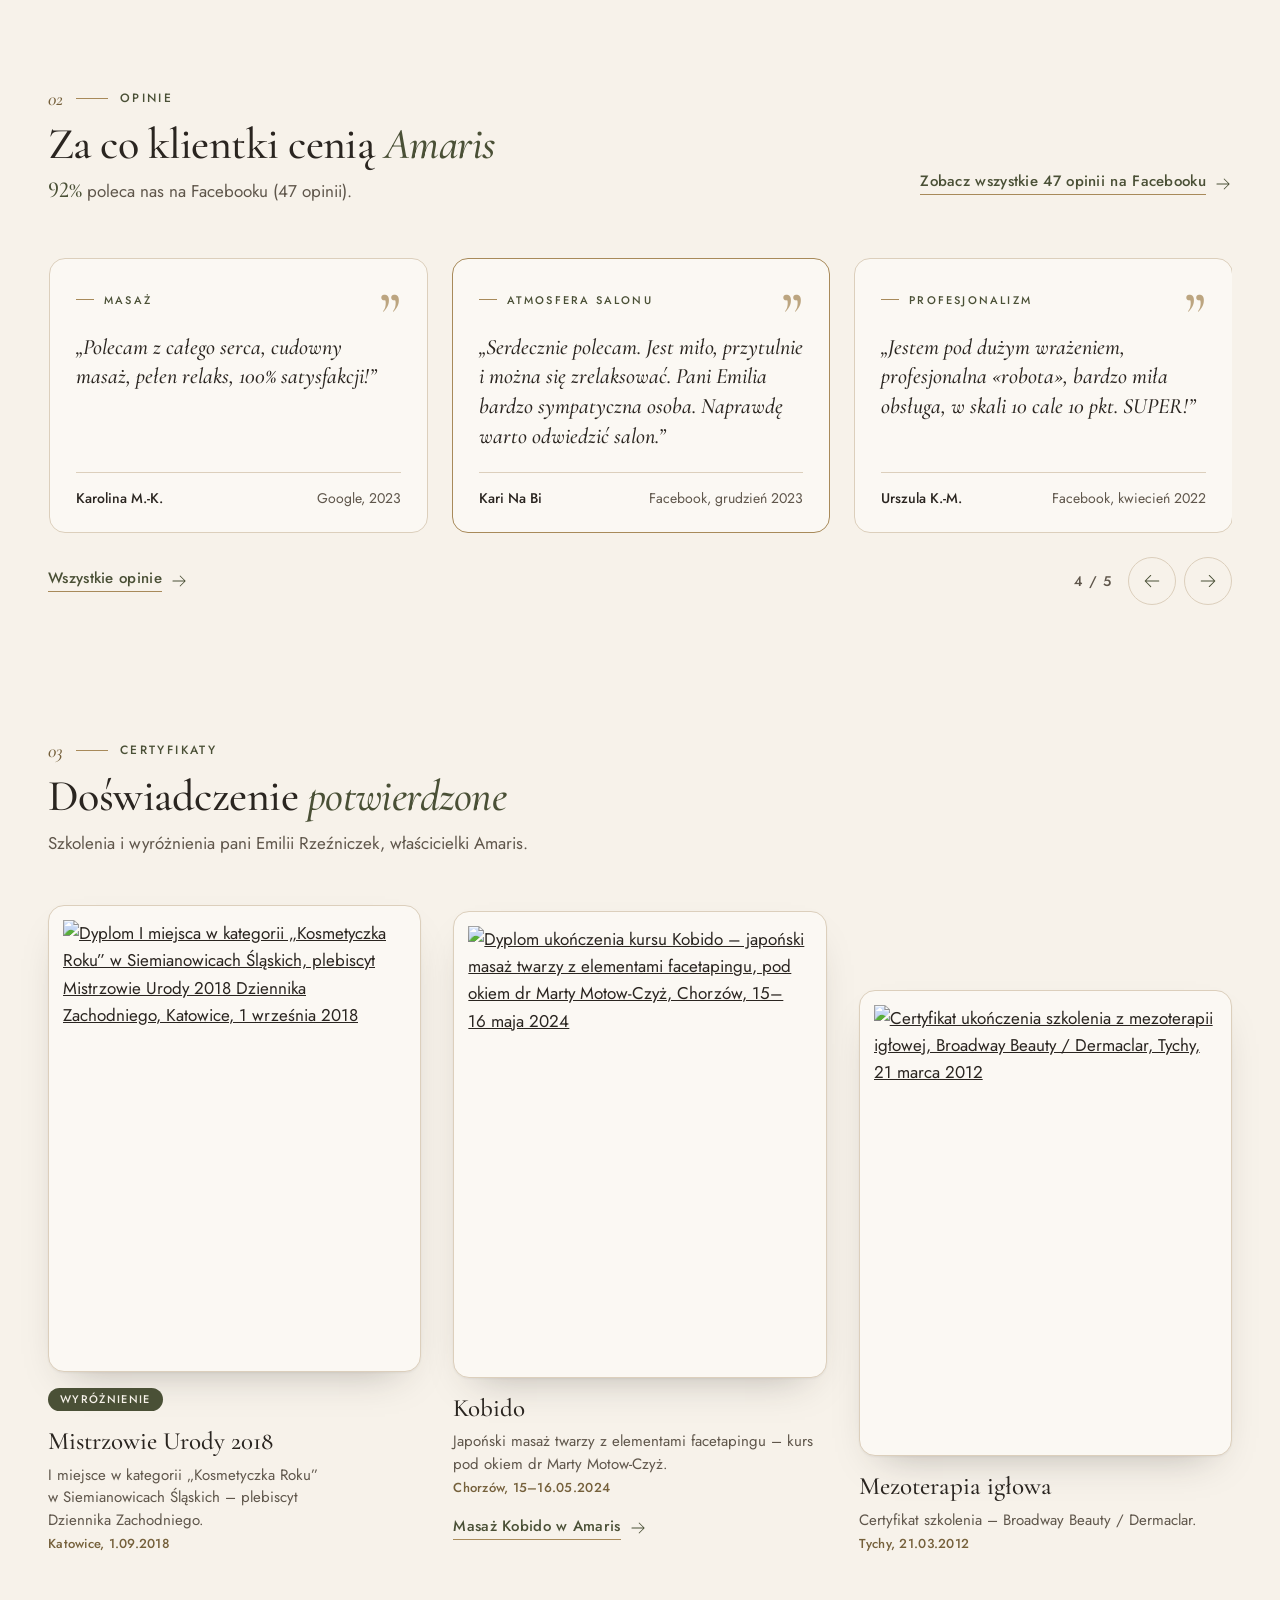
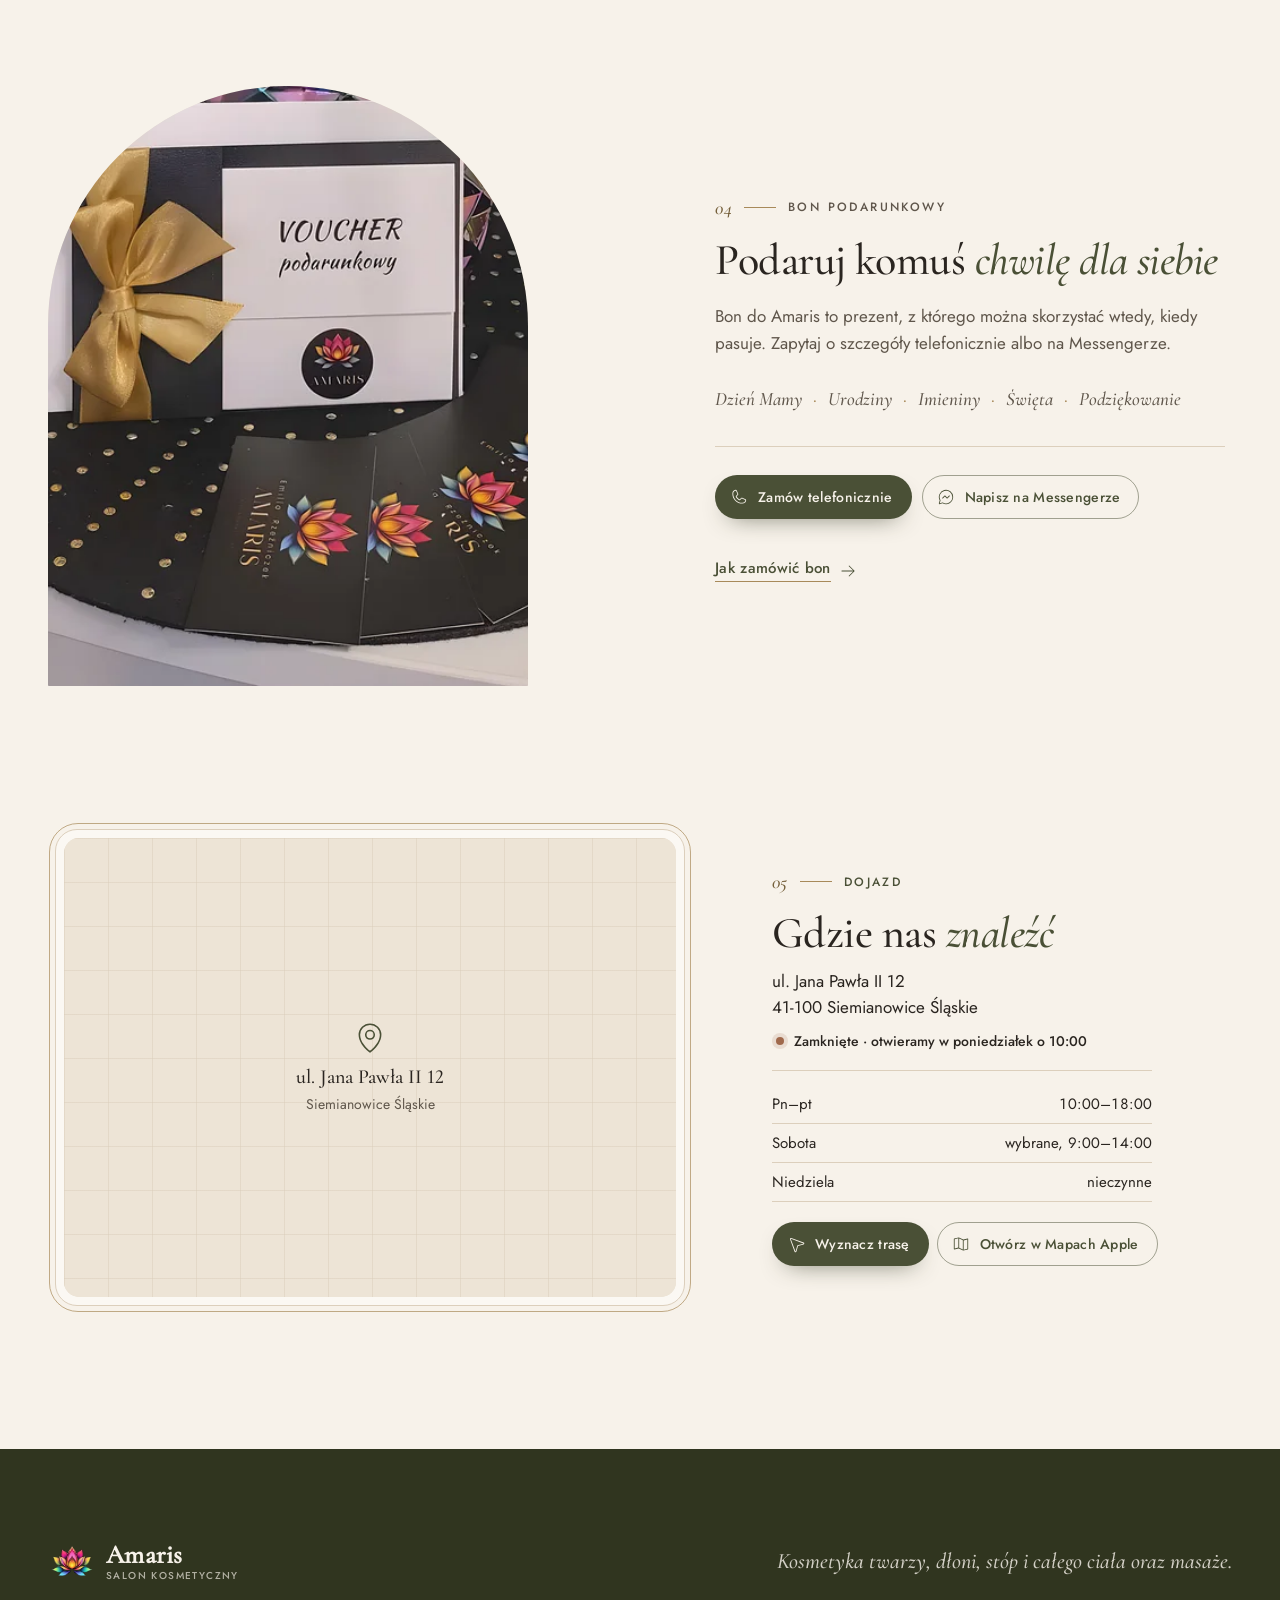
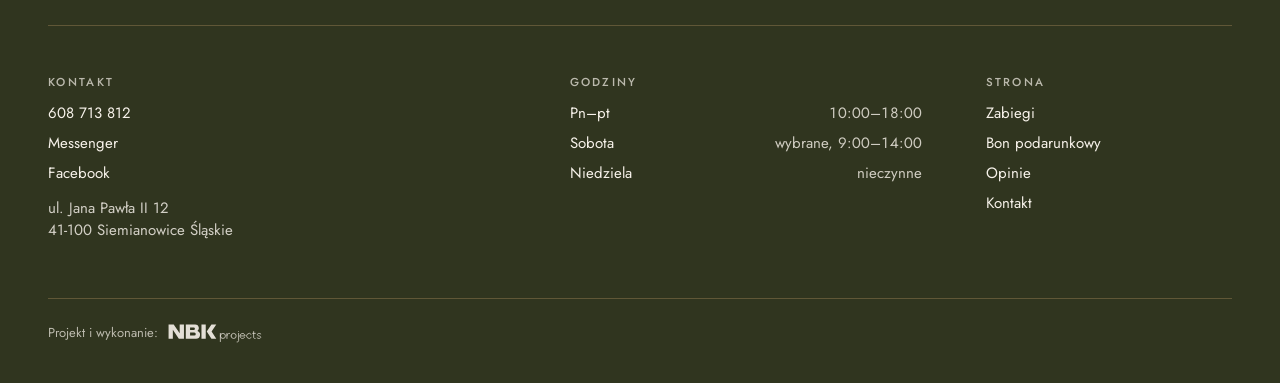
==== commit 09ca116b: "Dodaj sekcję Certyfikaty i wyróżnienia na stronie głównej Trzy karty (Mistrzowie Urody 2018, Kobido," ====
--- a/index.html
+++ b/index.html
@@ -216,13 +216,54 @@
   </div>
 </section>
 
+<section class="sekcja reveal" aria-labelledby="h-certyfikaty">
+  <div class="wrap">
+    <div class="glowa glowa--rzad">
+      <p class="etykieta"><span class="etykieta__nr">03</span><span class="etykieta__kreska" aria-hidden="true"></span>Certyfikaty</p>
+      <h2 id="h-certyfikaty">Doświadczenie <em>potwierdzone</em></h2>
+      <p class="glowa__opis">Szkolenia i&nbsp;wyróżnienia pani Emilii Rzeźniczek, właścicielki Amaris.</p>
+    </div>
+    <ul class="certy">
+      <li class="certy__karta">
+        <a class="certy__foto" href="assets/img/cert-mistrzowie-2018-1200.webp" target="_blank" rel="noopener">
+          <img src="assets/img/cert-mistrzowie-2018-600.webp" srcset="assets/img/cert-mistrzowie-2018-600.webp 600w, assets/img/cert-mistrzowie-2018-1200.webp 1200w" sizes="(min-width: 1000px) 28vw, 80vw" width="424" height="600" alt="Dyplom I&nbsp;miejsca w&nbsp;kategorii „Kosmetyczka Roku” w&nbsp;Siemianowicach Śląskich, plebiscyt Mistrzowie Urody 2018 Dziennika Zachodniego, Katowice, 1&nbsp;września 2018" loading="lazy" decoding="async">
+          <span class="sr"> (otwiera powiększenie w&nbsp;nowej karcie)</span>
+        </a>
+        <p class="certy__plakietka">Wyróżnienie</p>
+        <h3 class="certy__tytul">Mistrzowie Urody 2018</h3>
+        <p class="certy__opis">I&nbsp;miejsce w&nbsp;kategorii „Kosmetyczka Roku” w&nbsp;Siemianowicach Śląskich – plebiscyt Dziennika Zachodniego.</p>
+        <p class="certy__meta">Katowice, 1.09.2018</p>
+      </li>
+      <li class="certy__karta">
+        <a class="certy__foto" href="assets/img/cert-kobido-1200.webp" target="_blank" rel="noopener">
+          <img src="assets/img/cert-kobido-600.webp" srcset="assets/img/cert-kobido-600.webp 600w, assets/img/cert-kobido-1200.webp 1200w" sizes="(min-width: 1000px) 28vw, 80vw" width="424" height="600" alt="Dyplom ukończenia kursu Kobido – japoński masaż twarzy z&nbsp;elementami facetapingu, pod okiem dr&nbsp;Marty Motow-Czyż, Chorzów, 15–16&nbsp;maja 2024" loading="lazy" decoding="async">
+          <span class="sr"> (otwiera powiększenie w&nbsp;nowej karcie)</span>
+        </a>
+        <h3 class="certy__tytul">Kobido</h3>
+        <p class="certy__opis">Japoński masaż twarzy z&nbsp;elementami facetapingu – kurs pod okiem dr&nbsp;Marty Motow-Czyż.</p>
+        <p class="certy__meta">Chorzów, 15–16.05.2024</p>
+        <a class="link certy__link" href="zabiegi.html#masaze"><span>Masaż Kobido w&nbsp;Amaris</span><svg class="ikona" aria-hidden="true" focusable="false" xmlns="http://www.w3.org/2000/svg" viewBox="0 0 256 256" fill="currentColor"><path d="M220.24,132.24l-72,72a6,6,0,0,1-8.48-8.48L201.51,134H40a6,6,0,0,1,0-12H201.51L139.76,60.24a6,6,0,0,1,8.48-8.48l72,72A6,6,0,0,1,220.24,132.24Z"/></svg></a>
+      </li>
+      <li class="certy__karta">
+        <a class="certy__foto certy__foto--poziom" href="assets/img/cert-mezoterapia-1200.webp" target="_blank" rel="noopener">
+          <img src="assets/img/cert-mezoterapia-600.webp" srcset="assets/img/cert-mezoterapia-600.webp 600w, assets/img/cert-mezoterapia-1200.webp 1200w" sizes="(min-width: 1000px) 28vw, 80vw" width="600" height="424" alt="Certyfikat ukończenia szkolenia z&nbsp;mezoterapii igłowej, Broadway Beauty / Dermaclar, Tychy, 21&nbsp;marca 2012" loading="lazy" decoding="async">
+          <span class="sr"> (otwiera powiększenie w&nbsp;nowej karcie)</span>
+        </a>
+        <h3 class="certy__tytul">Mezoterapia igłowa</h3>
+        <p class="certy__opis">Certyfikat szkolenia – Broadway Beauty / Dermaclar.</p>
+        <p class="certy__meta">Tychy, 21.03.2012</p>
+      </li>
+    </ul>
+  </div>
+</section>
+
 <section class="sekcja reveal" aria-labelledby="h-bon">
   <div class="wrap bon-blok">
     <div class="bon-blok__scena">
       <div class="bon-blok__foto luk"><img src="assets/img/voucher-blisko-600.webp" srcset="assets/img/voucher-blisko-300.webp 300w, assets/img/voucher-blisko-600.webp 600w, assets/img/voucher-blisko-1000.webp 1000w" sizes="(min-width: 900px) 480px, 92vw" width="860" height="760" alt="Voucher podarunkowy Amaris w&nbsp;kopercie ze złotą kokardą, obok wizytówek z&nbsp;logo lotosu" loading="lazy" decoding="async"></div>
     </div>
     <div class="bon-blok__tekst">
-      <p class="etykieta"><span class="etykieta__nr">03</span><span class="etykieta__kreska" aria-hidden="true"></span>Bon podarunkowy</p>
+      <p class="etykieta"><span class="etykieta__nr">04</span><span class="etykieta__kreska" aria-hidden="true"></span>Bon podarunkowy</p>
       <h2 id="h-bon">Podaruj komuś <em>chwilę dla siebie</em></h2>
       <p>Bon do&nbsp;Amaris to prezent, z&nbsp;którego można skorzystać wtedy, kiedy pasuje. Zapytaj o&nbsp;szczegóły telefonicznie albo na&nbsp;Messengerze.</p>
       <ul class="okazje bon-blok__okazje" aria-label="Na jaką okazję">
@@ -243,7 +284,7 @@
       </div>
     </div></div>
     <div class="gdzie__info">
-      <p class="etykieta"><span class="etykieta__nr">04</span><span class="etykieta__kreska" aria-hidden="true"></span>Dojazd</p>
+      <p class="etykieta"><span class="etykieta__nr">05</span><span class="etykieta__kreska" aria-hidden="true"></span>Dojazd</p>
       <h2 id="h-gdzie">Gdzie nas <em>znaleźć</em></h2>
       <address class="gdzie__adres">ul.&nbsp;Jana&nbsp;Pawła&nbsp;II&nbsp;12<br><span class="nw">41-100</span>&nbsp;Siemianowice&nbsp;Śląskie</address>
       <p class="status gdzie__status" data-status data-stan="nieznany"><span class="status__kropka" aria-hidden="true"></span><span class="status__tekst">Pn–pt 10:00–18:00, wybrane soboty 9:00–14:00</span></p>
--- a/assets/css/amaris.css
+++ b/assets/css/amaris.css
@@ -371,6 +371,37 @@
 @media (max-width: 599px) { .kategoria__opis { display: none; } }
 .kategoria:focus-visible { outline-offset: 6px; }
 @media (min-width: 1100px) { .kategoria__tytul { font-size: 25px; margin-top: 20px; } .kategoria__nr { margin-top: 20px; font-size: 20px; } .kategoria__opis { font-size: 15px; } }
+
+/* ---------- Certyfikaty (strona główna) ---------- */
+.certy {
+  list-style: none; display: grid; grid-auto-flow: column; grid-auto-columns: 78%; gap: 20px;
+  overflow-x: auto; overscroll-behavior-x: contain; scroll-snap-type: x mandatory; scrollbar-width: none;
+  margin-inline: calc(var(--pad) * -1); padding: 0 var(--pad) 4px; scroll-padding-inline: var(--pad);
+}
+.certy::-webkit-scrollbar { display: none; }
+.certy > li { scroll-snap-align: start; }
+@media (min-width: 600px) { .certy { grid-auto-columns: 46%; gap: 24px; } }
+@media (min-width: 1000px) {
+  .certy { grid-auto-flow: row; grid-template-columns: repeat(3, minmax(0, 1fr)); gap: 32px; align-items: end; overflow: visible; margin-inline: 0; padding: 0; }
+  .certy > .certy__karta { height: auto; }
+}
+.certy__karta { display: flex; flex-direction: column; height: 100%; }
+.certy__foto {
+  display: flex; align-items: center; justify-content: center; aspect-ratio: 4 / 5; overflow: hidden;
+  border-radius: var(--r-l); background: var(--karta); border: 1px solid var(--linia); box-shadow: var(--cien);
+}
+.certy__foto img { width: 100%; height: 100%; object-fit: contain; padding: 14px; }
+.certy__foto--poziom { aspect-ratio: 4 / 5; }
+.certy__plakietka {
+  align-self: start; margin-top: 16px; padding: 4px 12px; border-radius: var(--pill);
+  background: var(--akcent); color: var(--tlo); font: 500 11px/1.4 var(--sans); letter-spacing: .12em; text-transform: uppercase;
+}
+.certy__tytul { margin-top: 16px; font: 500 21px/1.15 var(--serif); color: var(--tekst); }
+.certy__karta > .certy__tytul:first-of-type { margin-top: 16px; }
+.certy__opis { margin-top: 8px; font-size: 14px; line-height: 1.5; color: var(--tekst-2); }
+.certy__meta { margin-top: 6px; font: 500 13px/1 var(--sans); letter-spacing: .02em; color: var(--mosiadz-tekst); }
+.certy__link { margin-top: 12px; }
+@media (min-width: 1100px) { .certy__tytul { font-size: 25px; margin-top: 20px; } .certy__opis { font-size: 15px; } }
 
 /* ---------- Zastępnik (kafelek bez zdjęcia) ---------- */
 .zastepnik { position: absolute; inset: 0; display: flex; flex-direction: column; align-items: center; justify-content: center; gap: 10px; text-align: center; padding: 12px; background: var(--tlo-2); }
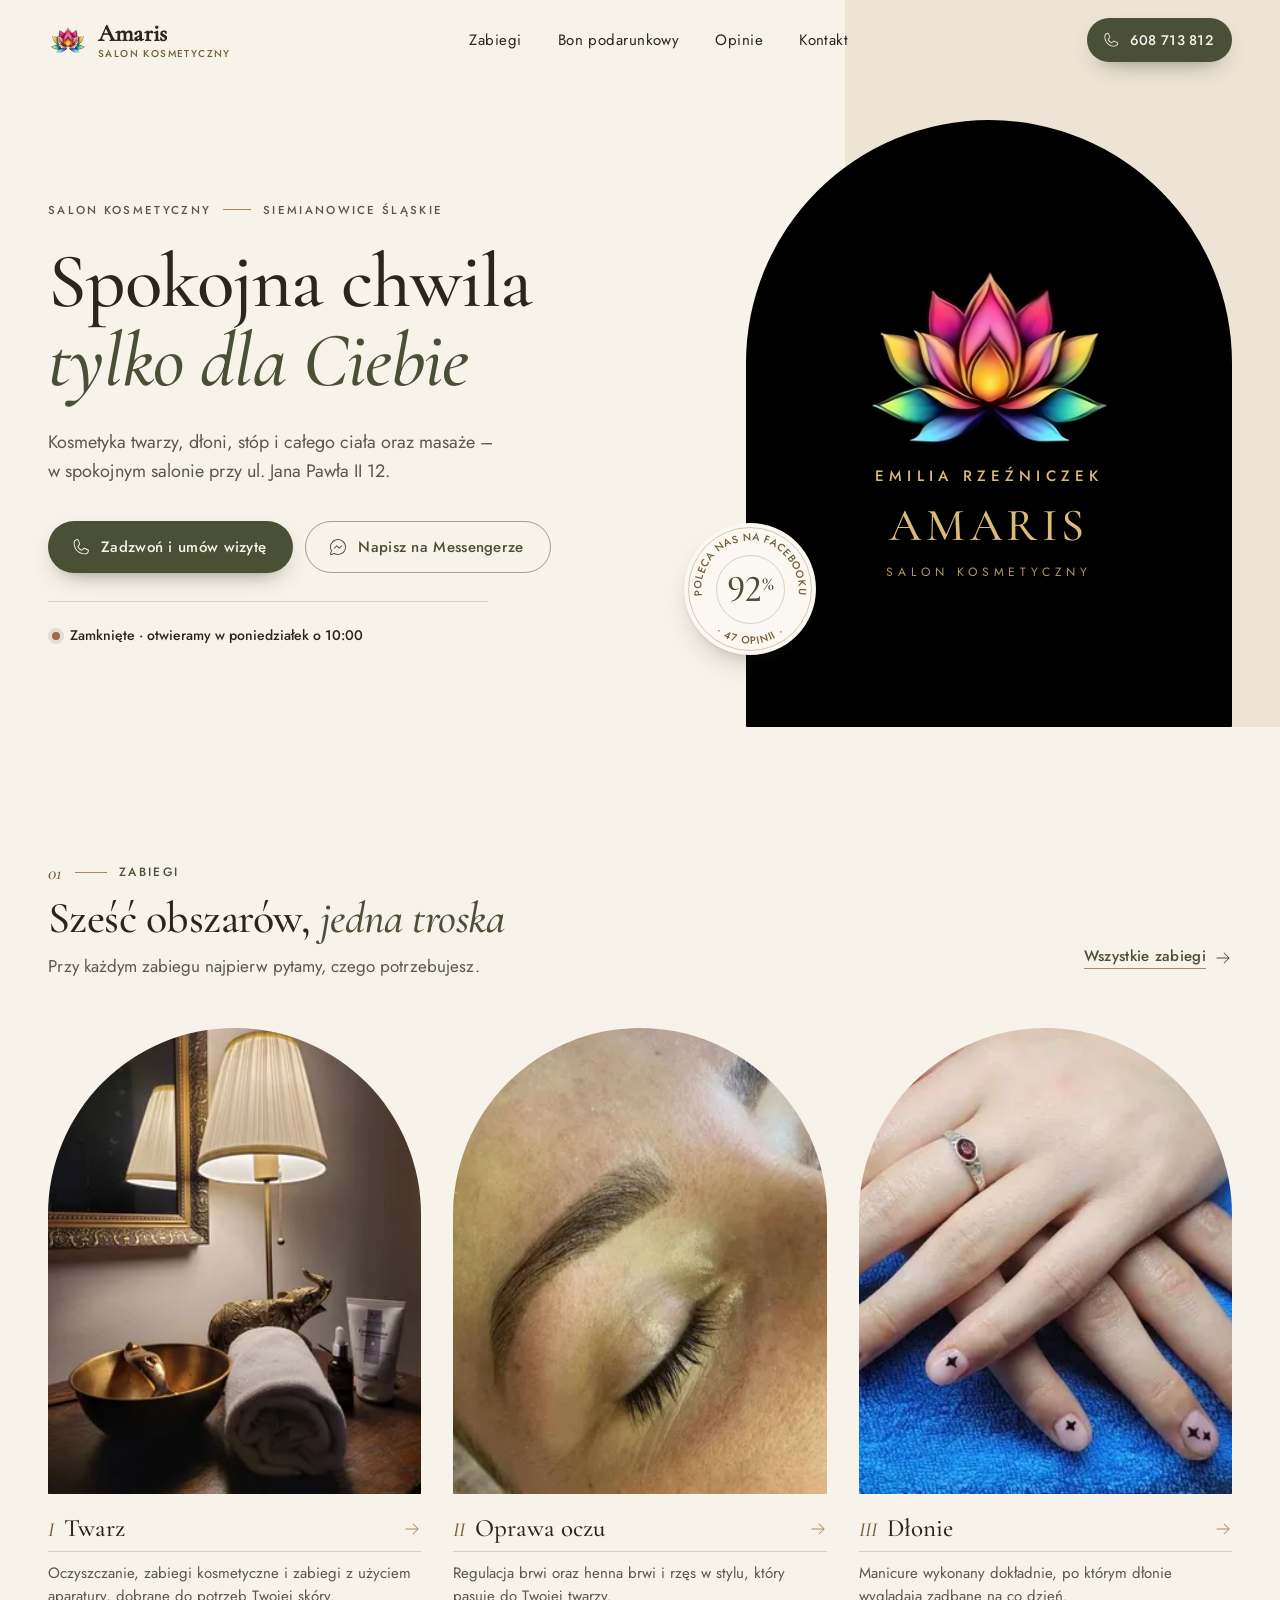
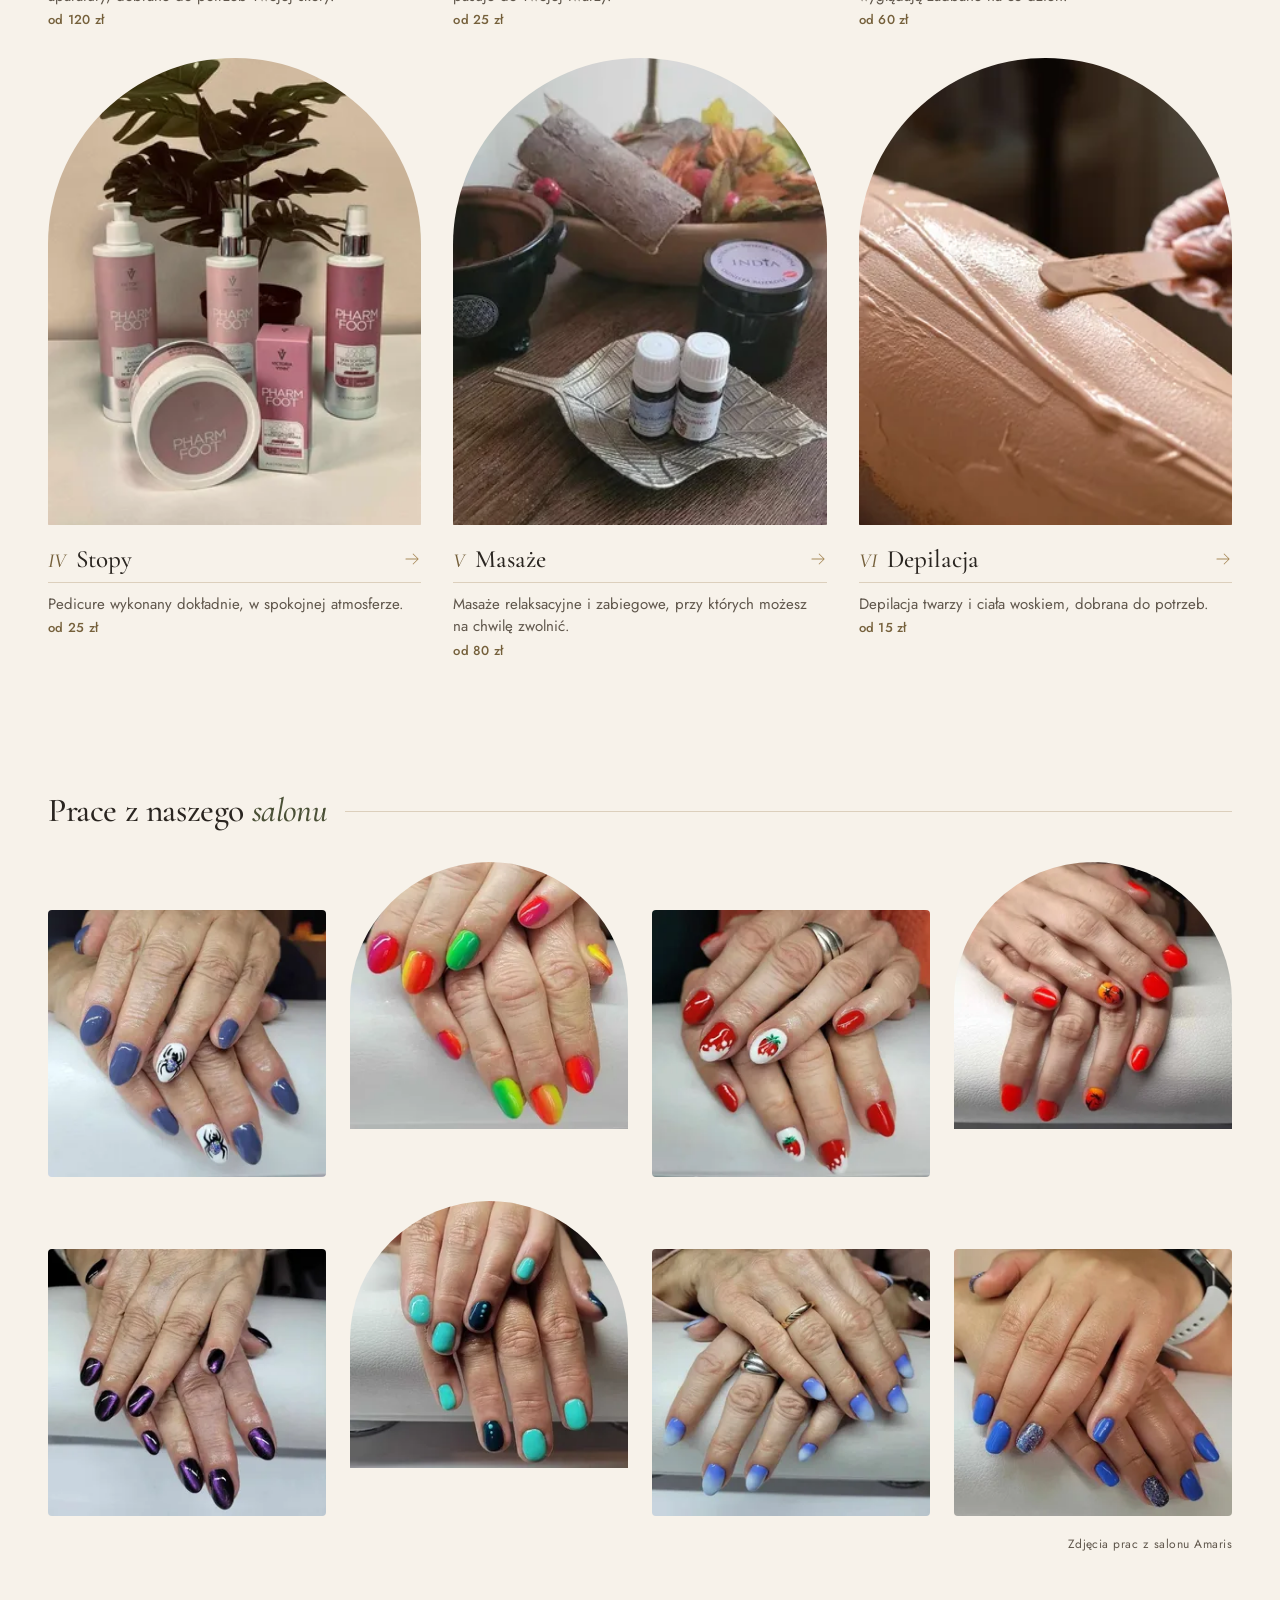
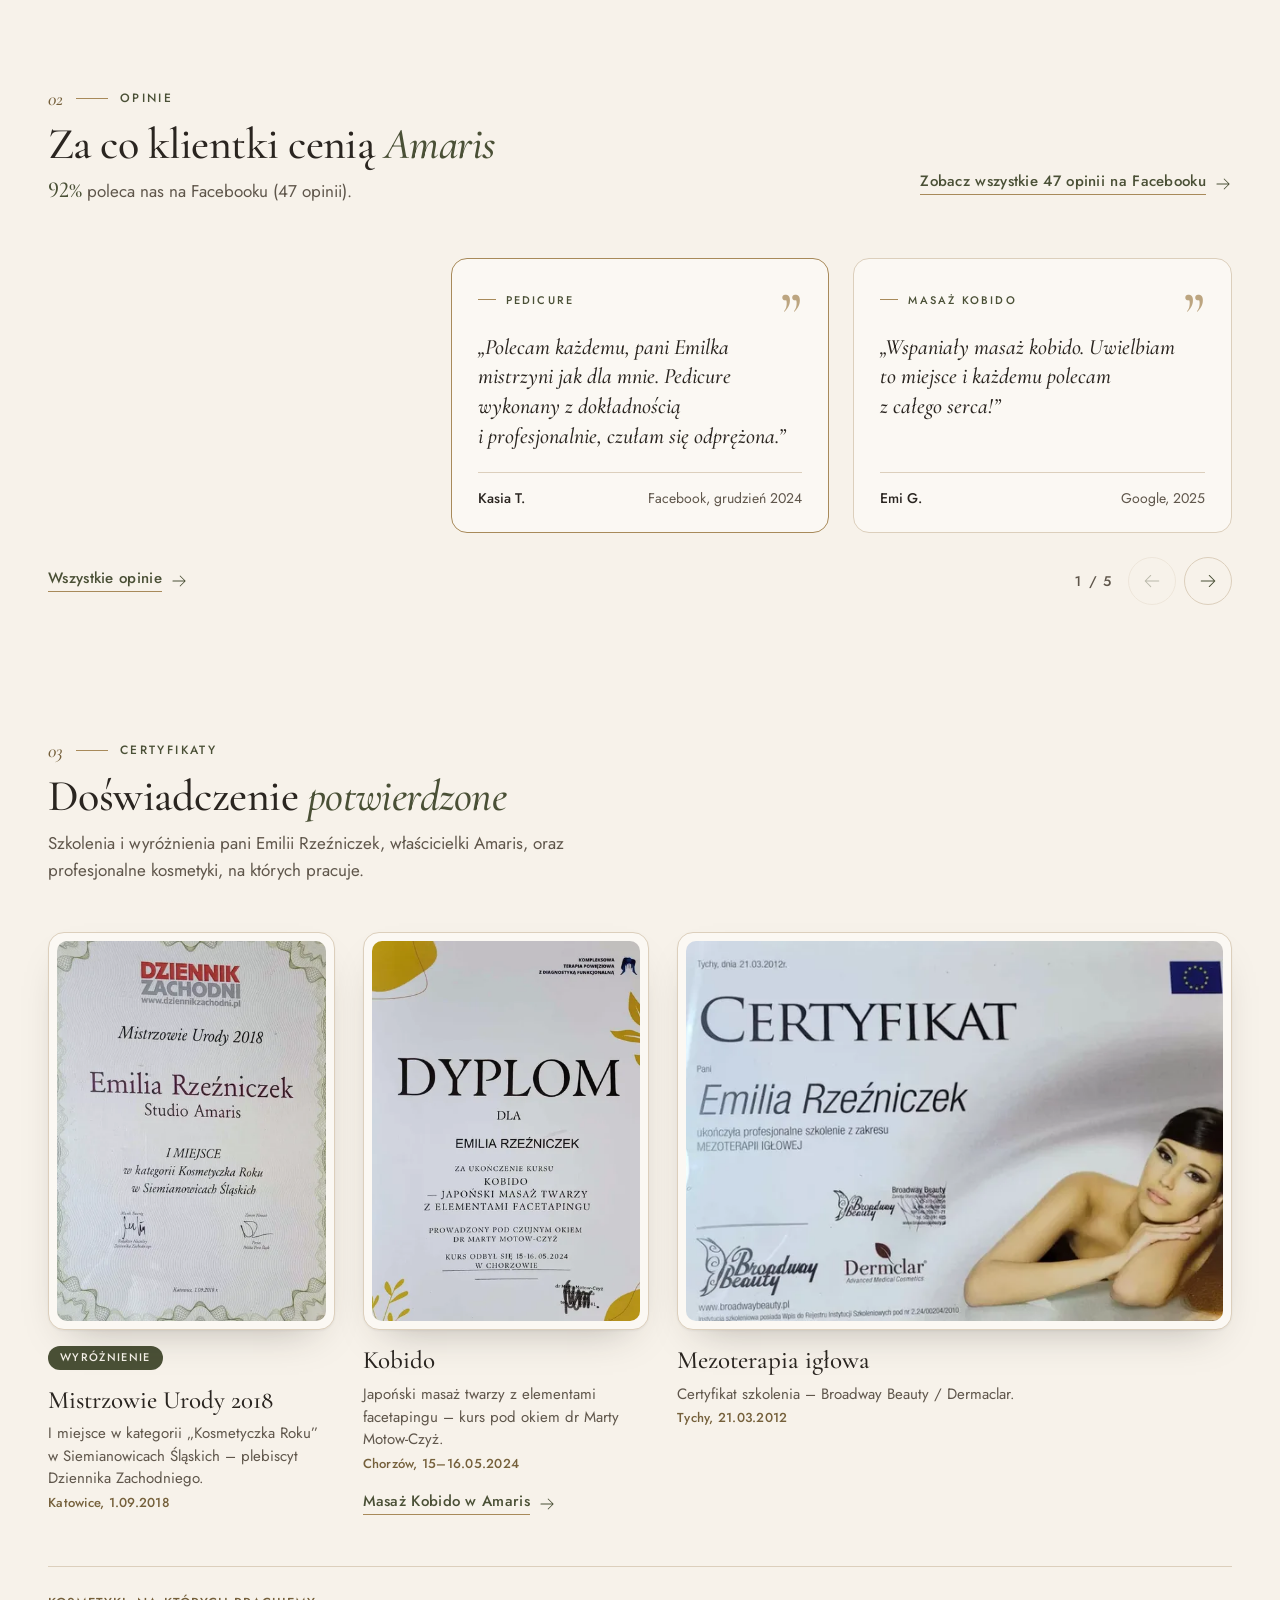
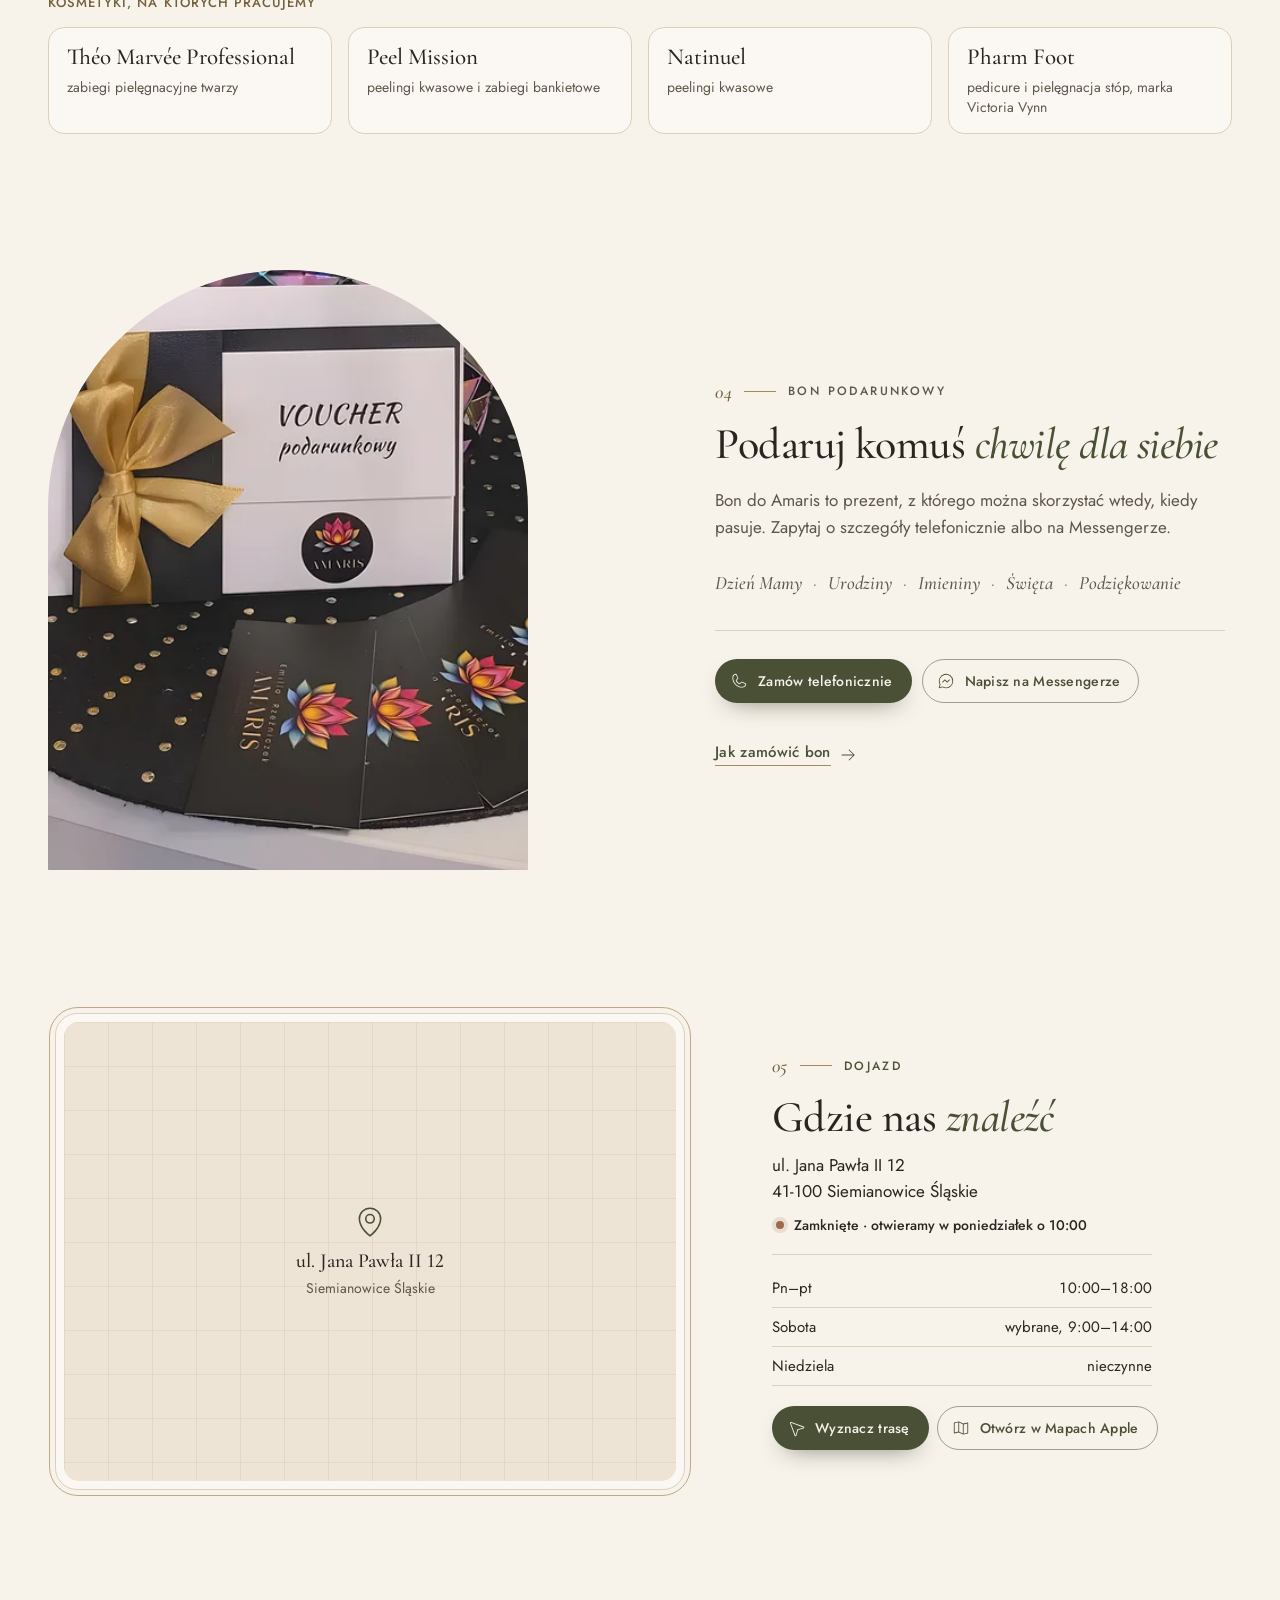
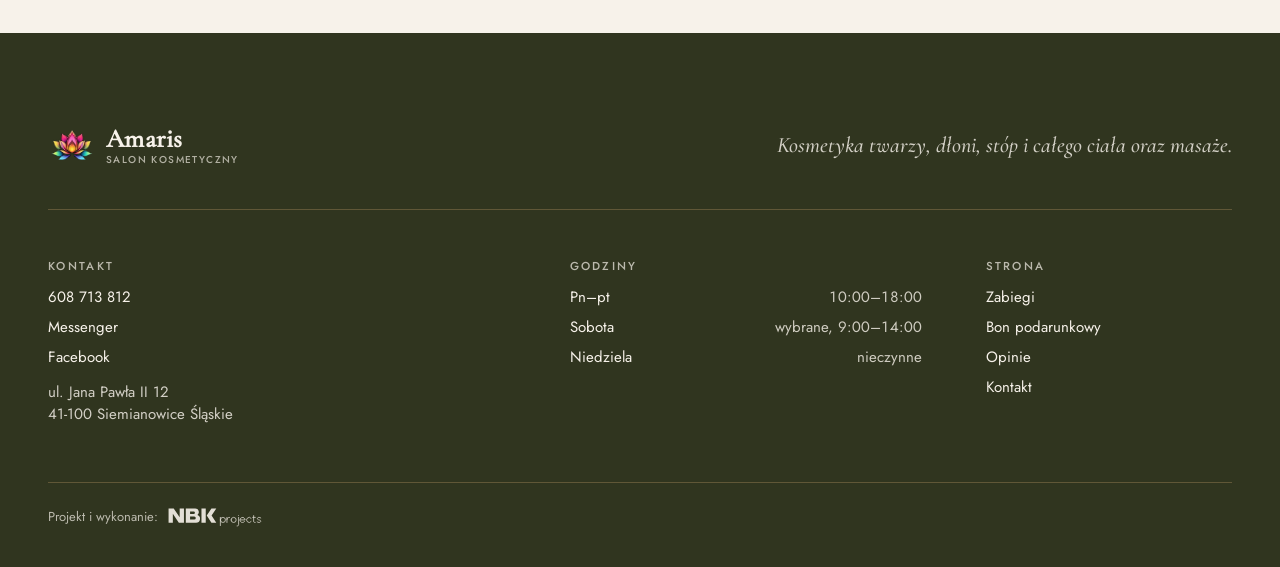
==== commit e01c9083: "Marki kosmetyków: sekcja pod certyfikatami, Twarz/Stopy, FAQ, llms.txt Co-Authored-By: Claude Opus 5" ====
--- a/index.html
+++ b/index.html
@@ -26,7 +26,7 @@
 <link rel="preload" as="image" href="assets/img/lotos-600.webp" imagesrcset="assets/img/lotos-600.webp 600w, assets/img/lotos-1000.webp 1000w" imagesizes="(min-width: 900px) 320px, 60vw">
 <link rel="stylesheet" href="assets/css/amaris.css">
 <script>document.documentElement.classList.add('js')</script>
-<script type="application/ld+json">{"@context": "https://schema.org", "@type": "BeautySalon", "@id": "https://studioamaris.pl/#salon", "name": "Amaris – Salon kosmetyczny", "alternateName": "Studio Amaris", "url": "https://studioamaris.pl/", "logo": "https://studioamaris.pl/assets/logo/lotos-160.png", "image": "https://studioamaris.pl/og.jpg", "telephone": "+48608713812", "priceRange": "15–400 zł", "address": {"@type": "PostalAddress", "streetAddress": "ul. Jana Pawła II 12", "addressLocality": "Siemianowice Śląskie", "postalCode": "41-100", "addressCountry": "PL"}, "geo": {"@type": "GeoCoordinates", "latitude": 50.3056195, "longitude": 19.0266191}, "areaServed": ["Siemianowice Śląskie", "Katowice", "Chorzów", "Czeladź", "Będzin"], "sameAs": ["https://www.facebook.com/profile.php?id=100036847705995", "https://www.facebook.com/AmarisSalon"], "openingHoursSpecification": [{"@type": "OpeningHoursSpecification", "dayOfWeek": "Monday", "opens": "10:00", "closes": "18:00"}, {"@type": "OpeningHoursSpecification", "dayOfWeek": "Tuesday", "opens": "10:00", "closes": "18:00"}, {"@type": "OpeningHoursSpecification", "dayOfWeek": "Wednesday", "opens": "10:00", "closes": "18:00"}, {"@type": "OpeningHoursSpecification", "dayOfWeek": "Thursday", "opens": "10:00", "closes": "18:00"}, {"@type": "OpeningHoursSpecification", "dayOfWeek": "Friday", "opens": "10:00", "closes": "18:00"}], "hasOfferCatalog": {"@type": "OfferCatalog", "name": "Zabiegi Amaris", "itemListElement": [{"@type": "OfferCatalog", "name": "Twarz", "itemListElement": [{"@type": "Offer", "price": 150, "priceCurrency": "PLN", "itemOffered": {"@type": "Service", "name": "Oczyszczanie manualne podstawowe"}}, {"@type": "Offer", "price": 200, "priceCurrency": "PLN", "itemOffered": {"@type": "Service", "name": "Oczyszczanie manualne rozszerzone (kwasy, kawitacja)"}}, {"@type": "Offer", "price": 200, "priceCurrency": "PLN", "itemOffered": {"@type": "Service", "name": "Oczyszczanie wodorowe"}}, {"@type": "Offer", "price": 160, "priceCurrency": "PLN", "itemOffered": {"@type": "Service", "name": "Zabieg kosmetyczny z masażem"}}, {"@type": "Offer", "price": 120, "priceCurrency": "PLN", "itemOffered": {"@type": "Service", "name": "Podstawowy zabieg kosmetyczny – twarz i szyja"}}, {"@type": "Offer", "price": 170, "priceCurrency": "PLN", "itemOffered": {"@type": "Service", "name": "Podstawowy zabieg kosmetyczny – twarz, szyja i dekolt"}}, {"@type": "Offer", "price": 220, "priceCurrency": "PLN", "itemOffered": {"@type": "Service", "name": "Zabieg bankietowy Nana Gaba"}}, {"@type": "Offer", "price": 280, "priceCurrency": "PLN", "itemOffered": {"@type": "Service", "name": "Zabieg bankietowy Peel Mission"}}, {"@type": "Offer", "price": 160, "priceCurrency": "PLN", "itemOffered": {"@type": "Service", "name": "Monokwasy Peel Mission – jeden kwas"}}, {"@type": "Offer", "price": 300, "priceCurrency": "PLN", "itemOffered": {"@type": "Service", "name": "Zabieg biostymulujący – twarz i szyja"}}, {"@type": "Offer", "price": 180, "priceCurrency": "PLN", "itemOffered": {"@type": "Service", "name": "Zabieg z użyciem aparatury – twarz, szyja"}}]}, {"@type": "OfferCatalog", "name": "Oprawa oczu i brwi", "itemListElement": [{"@type": "Offer", "price": 25, "priceCurrency": "PLN", "itemOffered": {"@type": "Service", "name": "Regulacja brwi"}}, {"@type": "Offer", "price": 30, "priceCurrency": "PLN", "itemOffered": {"@type": "Service", "name": "Henna rzęs"}}, {"@type": "Offer", "price": 50, "priceCurrency": "PLN", "itemOffered": {"@type": "Service", "name": "Henna z regulacją"}}, {"@type": "Offer", "price": 60, "priceCurrency": "PLN", "itemOffered": {"@type": "Service", "name": "Henna z regulacją brwi i rzęs"}}]}, {"@type": "OfferCatalog", "name": "Dłonie", "itemListElement": [{"@type": "Offer", "price": 70, "priceCurrency": "PLN", "itemOffered": {"@type": "Service", "name": "Manicure klasyczny"}}, {"@type": "Offer", "price": 80, "priceCurrency": "PLN", "itemOffered": {"@type": "Service", "name": "Manicure japoński"}}, {"@type": "Offer", "price": 60, "priceCurrency": "PLN", "itemOffered": {"@type": "Service", "name": "Pielęgnacja dłoni"}}, {"@type": "Offer", "price": 110, "priceCurrency": "PLN", "itemOffered": {"@type": "Service", "name": "Manicure hybrydowy"}}, {"@type": "Offer", "price": 130, "priceCurrency": "PLN", "itemOffered": {"@type": "Service", "name": "Manicure żelowy"}}]}, {"@type": "OfferCatalog", "name": "Stopy", "itemListElement": [{"@type": "Offer", "price": 130, "priceCurrency": "PLN", "itemOffered": {"@type": "Service", "name": "Pedicure kosmetyczny"}}, {"@type": "Offer", "price": 150, "priceCurrency": "PLN", "itemOffered": {"@type": "Service", "name": "Pedicure podologiczny"}}, {"@type": "Offer", "price": 160, "priceCurrency": "PLN", "itemOffered": {"@type": "Service", "name": "Pedicure hybrydowy"}}]}, {"@type": "OfferCatalog", "name": "Masaże", "itemListElement": [{"@type": "Offer", "price": 100, "priceCurrency": "PLN", "itemOffered": {"@type": "Service", "name": "Masaż klasyczny – 30 min"}}, {"@type": "Offer", "price": 100, "priceCurrency": "PLN", "itemOffered": {"@type": "Service", "name": "Masaż relaksacyjny – 30 min"}}, {"@type": "Offer", "price": 220, "priceCurrency": "PLN", "itemOffered": {"@type": "Service", "name": "Masaż z gorącymi kamieniami"}}, {"@type": "Offer", "price": 80, "priceCurrency": "PLN", "itemOffered": {"@type": "Service", "name": "Masaż twarzy, szyi i dekoltu"}}, {"@type": "Offer", "price": 180, "priceCurrency": "PLN", "itemOffered": {"@type": "Service", "name": "Masaż Kobido"}}, {"@type": "Offer", "price": 360, "priceCurrency": "PLN", "itemOffered": {"@type": "Service", "name": "Masaż dla par"}}]}, {"@type": "OfferCatalog", "name": "Depilacja", "itemListElement": [{"@type": "Offer", "price": 15, "priceCurrency": "PLN", "itemOffered": {"@type": "Service", "name": "Wąsik"}}, {"@type": "Offer", "price": 60, "priceCurrency": "PLN", "itemOffered": {"@type": "Service", "name": "Depilacja twarzy"}}, {"@type": "Offer", "price": 50, "priceCurrency": "PLN", "itemOffered": {"@type": "Service", "name": "Depilacja pach"}}, {"@type": "Offer", "price": 60, "priceCurrency": "PLN", "itemOffered": {"@type": "Service", "name": "Depilacja ud"}}, {"@type": "Offer", "price": 80, "priceCurrency": "PLN", "itemOffered": {"@type": "Service", "name": "Depilacja łydek"}}, {"@type": "Offer", "price": 120, "priceCurrency": "PLN", "itemOffered": {"@type": "Service", "name": "Depilacja nóg"}}, {"@type": "Offer", "price": 120, "priceCurrency": "PLN", "itemOffered": {"@type": "Service", "name": "Depilacja pleców"}}]}, {"@type": "OfferCatalog", "name": "Pakiety", "itemListElement": [{"@type": "Offer", "price": 220, "priceCurrency": "PLN", "itemOffered": {"@type": "Service", "name": "Kobido z pielęgnacją"}}, {"@type": "Offer", "price": 360, "priceCurrency": "PLN", "itemOffered": {"@type": "Service", "name": "Kosmetyka twarzy i godzinny masaż ciała"}}]}]}, "founder": {"@type": "Person", "name": "Emilia Rzeźniczek"}}</script>
+<script type="application/ld+json">{"@context": "https://schema.org", "@type": "BeautySalon", "@id": "https://studioamaris.pl/#salon", "name": "Amaris – Salon kosmetyczny", "alternateName": "Studio Amaris", "url": "https://studioamaris.pl/", "logo": "https://studioamaris.pl/assets/logo/lotos-160.png", "image": "https://studioamaris.pl/og.jpg", "telephone": "+48608713812", "priceRange": "15–400 zł", "address": {"@type": "PostalAddress", "streetAddress": "ul. Jana Pawła II 12", "addressLocality": "Siemianowice Śląskie", "postalCode": "41-100", "addressCountry": "PL"}, "geo": {"@type": "GeoCoordinates", "latitude": 50.3056195, "longitude": 19.0266191}, "areaServed": ["Siemianowice Śląskie", "Katowice", "Chorzów", "Czeladź", "Będzin"], "sameAs": ["https://www.facebook.com/profile.php?id=100036847705995", "https://www.facebook.com/AmarisSalon"], "openingHoursSpecification": [{"@type": "OpeningHoursSpecification", "dayOfWeek": "Monday", "opens": "10:00", "closes": "18:00"}, {"@type": "OpeningHoursSpecification", "dayOfWeek": "Tuesday", "opens": "10:00", "closes": "18:00"}, {"@type": "OpeningHoursSpecification", "dayOfWeek": "Wednesday", "opens": "10:00", "closes": "18:00"}, {"@type": "OpeningHoursSpecification", "dayOfWeek": "Thursday", "opens": "10:00", "closes": "18:00"}, {"@type": "OpeningHoursSpecification", "dayOfWeek": "Friday", "opens": "10:00", "closes": "18:00"}], "hasOfferCatalog": {"@type": "OfferCatalog", "name": "Zabiegi Amaris", "itemListElement": [{"@type": "OfferCatalog", "name": "Twarz", "itemListElement": [{"@type": "Offer", "price": 150, "priceCurrency": "PLN", "itemOffered": {"@type": "Service", "name": "Oczyszczanie manualne podstawowe"}}, {"@type": "Offer", "price": 200, "priceCurrency": "PLN", "itemOffered": {"@type": "Service", "name": "Oczyszczanie manualne rozszerzone (kwasy, kawitacja)"}}, {"@type": "Offer", "price": 200, "priceCurrency": "PLN", "itemOffered": {"@type": "Service", "name": "Oczyszczanie wodorowe"}}, {"@type": "Offer", "price": 160, "priceCurrency": "PLN", "itemOffered": {"@type": "Service", "name": "Zabieg kosmetyczny z masażem"}}, {"@type": "Offer", "price": 120, "priceCurrency": "PLN", "itemOffered": {"@type": "Service", "name": "Podstawowy zabieg kosmetyczny – twarz i szyja"}}, {"@type": "Offer", "price": 170, "priceCurrency": "PLN", "itemOffered": {"@type": "Service", "name": "Podstawowy zabieg kosmetyczny – twarz, szyja i dekolt"}}, {"@type": "Offer", "price": 220, "priceCurrency": "PLN", "itemOffered": {"@type": "Service", "name": "Zabieg bankietowy Nana Gaba"}}, {"@type": "Offer", "price": 280, "priceCurrency": "PLN", "itemOffered": {"@type": "Service", "name": "Zabieg bankietowy Peel Mission"}}, {"@type": "Offer", "price": 160, "priceCurrency": "PLN", "itemOffered": {"@type": "Service", "name": "Monokwasy Peel Mission – jeden kwas"}}, {"@type": "Offer", "price": 300, "priceCurrency": "PLN", "itemOffered": {"@type": "Service", "name": "Zabieg biostymulujący – twarz i szyja"}}, {"@type": "Offer", "price": 180, "priceCurrency": "PLN", "itemOffered": {"@type": "Service", "name": "Zabieg z użyciem aparatury – twarz, szyja"}}]}, {"@type": "OfferCatalog", "name": "Oprawa oczu i brwi", "itemListElement": [{"@type": "Offer", "price": 25, "priceCurrency": "PLN", "itemOffered": {"@type": "Service", "name": "Regulacja brwi"}}, {"@type": "Offer", "price": 30, "priceCurrency": "PLN", "itemOffered": {"@type": "Service", "name": "Henna rzęs"}}, {"@type": "Offer", "price": 50, "priceCurrency": "PLN", "itemOffered": {"@type": "Service", "name": "Henna z regulacją"}}, {"@type": "Offer", "price": 60, "priceCurrency": "PLN", "itemOffered": {"@type": "Service", "name": "Henna z regulacją brwi i rzęs"}}]}, {"@type": "OfferCatalog", "name": "Dłonie", "itemListElement": [{"@type": "Offer", "price": 70, "priceCurrency": "PLN", "itemOffered": {"@type": "Service", "name": "Manicure klasyczny"}}, {"@type": "Offer", "price": 80, "priceCurrency": "PLN", "itemOffered": {"@type": "Service", "name": "Manicure japoński"}}, {"@type": "Offer", "price": 60, "priceCurrency": "PLN", "itemOffered": {"@type": "Service", "name": "Pielęgnacja dłoni"}}, {"@type": "Offer", "price": 110, "priceCurrency": "PLN", "itemOffered": {"@type": "Service", "name": "Manicure hybrydowy"}}, {"@type": "Offer", "price": 130, "priceCurrency": "PLN", "itemOffered": {"@type": "Service", "name": "Manicure żelowy"}}]}, {"@type": "OfferCatalog", "name": "Stopy", "itemListElement": [{"@type": "Offer", "price": 130, "priceCurrency": "PLN", "itemOffered": {"@type": "Service", "name": "Pedicure kosmetyczny"}}, {"@type": "Offer", "price": 150, "priceCurrency": "PLN", "itemOffered": {"@type": "Service", "name": "Pedicure podologiczny"}}, {"@type": "Offer", "price": 160, "priceCurrency": "PLN", "itemOffered": {"@type": "Service", "name": "Pedicure hybrydowy"}}]}, {"@type": "OfferCatalog", "name": "Masaże", "itemListElement": [{"@type": "Offer", "price": 100, "priceCurrency": "PLN", "itemOffered": {"@type": "Service", "name": "Masaż klasyczny – 30 min"}}, {"@type": "Offer", "price": 100, "priceCurrency": "PLN", "itemOffered": {"@type": "Service", "name": "Masaż relaksacyjny – 30 min"}}, {"@type": "Offer", "price": 220, "priceCurrency": "PLN", "itemOffered": {"@type": "Service", "name": "Masaż z gorącymi kamieniami"}}, {"@type": "Offer", "price": 80, "priceCurrency": "PLN", "itemOffered": {"@type": "Service", "name": "Masaż twarzy, szyi i dekoltu"}}, {"@type": "Offer", "price": 180, "priceCurrency": "PLN", "itemOffered": {"@type": "Service", "name": "Masaż Kobido"}}, {"@type": "Offer", "price": 360, "priceCurrency": "PLN", "itemOffered": {"@type": "Service", "name": "Masaż dla par"}}]}, {"@type": "OfferCatalog", "name": "Depilacja", "itemListElement": [{"@type": "Offer", "price": 15, "priceCurrency": "PLN", "itemOffered": {"@type": "Service", "name": "Wąsik"}}, {"@type": "Offer", "price": 60, "priceCurrency": "PLN", "itemOffered": {"@type": "Service", "name": "Depilacja twarzy"}}, {"@type": "Offer", "price": 50, "priceCurrency": "PLN", "itemOffered": {"@type": "Service", "name": "Depilacja pach"}}, {"@type": "Offer", "price": 60, "priceCurrency": "PLN", "itemOffered": {"@type": "Service", "name": "Depilacja ud"}}, {"@type": "Offer", "price": 80, "priceCurrency": "PLN", "itemOffered": {"@type": "Service", "name": "Depilacja łydek"}}, {"@type": "Offer", "price": 120, "priceCurrency": "PLN", "itemOffered": {"@type": "Service", "name": "Depilacja nóg"}}, {"@type": "Offer", "price": 120, "priceCurrency": "PLN", "itemOffered": {"@type": "Service", "name": "Depilacja pleców"}}]}, {"@type": "OfferCatalog", "name": "Pakiety", "itemListElement": [{"@type": "Offer", "price": 220, "priceCurrency": "PLN", "itemOffered": {"@type": "Service", "name": "Kobido z pielęgnacją"}}, {"@type": "Offer", "price": 360, "priceCurrency": "PLN", "itemOffered": {"@type": "Service", "name": "Kosmetyka twarzy i godzinny masaż ciała"}}]}]}, "founder": {"@type": "Person", "name": "Emilia Rzeźniczek", "award": "I miejsce – Kosmetyczka Roku w Siemianowicach Śląskich, Mistrzowie Urody 2018 (Dziennik Zachodni)", "hasCredential": [{"@type": "EducationalOccupationalCredential", "credentialCategory": "certificate", "name": "Kobido – japoński masaż twarzy z elementami facetapingu", "dateCreated": "2024-05-16", "recognizedBy": {"@type": "Person", "name": "Marta Motow-Czyż"}}, {"@type": "EducationalOccupationalCredential", "credentialCategory": "certificate", "name": "Mezoterapia igłowa", "dateCreated": "2012-03-21", "recognizedBy": {"@type": "Organization", "name": "Broadway Beauty / Dermaclar"}}]}}</script>
 </head>
 <body class="s-index">
 <a class="przeskocz" href="#tresc">Przejdź do&nbsp;treści</a>
@@ -108,7 +108,7 @@
         <span class="kategoria__cena">od&nbsp;60&nbsp;zł</span>
       </a></li>
       <li><a class="kategoria" href="zabiegi.html#stopy">
-        <span class="kategoria__foto"><img src="assets/img/real-pharm-foot-600.webp" srcset="assets/img/real-pharm-foot-300.webp 300w, assets/img/real-pharm-foot-600.webp 600w, assets/img/real-pharm-foot-1000.webp 1000w" sizes="(min-width: 1000px) 280px, (min-width: 600px) 38vw, 52vw" width="600" height="750" alt="Kosmetyki do&nbsp;pielęgnacji stóp używane w&nbsp;salonie Amaris" loading="lazy" decoding="async"></span>
+        <span class="kategoria__foto"><img src="assets/img/real-pharm-foot-600.webp" srcset="assets/img/real-pharm-foot-300.webp 300w, assets/img/real-pharm-foot-600.webp 600w, assets/img/real-pharm-foot-1000.webp 1000w" sizes="(min-width: 1000px) 280px, (min-width: 600px) 38vw, 52vw" width="600" height="750" alt="Kosmetyki Pharm Foot marki Victoria Vynn do&nbsp;pielęgnacji stóp, używane w&nbsp;salonie Amaris" loading="lazy" decoding="async"></span>
         <span class="kategoria__nr" aria-hidden="true">IV</span>
         <span class="kategoria__tytul">Stopy<svg class="ikona" aria-hidden="true" focusable="false" xmlns="http://www.w3.org/2000/svg" viewBox="0 0 256 256" fill="currentColor"><path d="M220.24,132.24l-72,72a6,6,0,0,1-8.48-8.48L201.51,134H40a6,6,0,0,1,0-12H201.51L139.76,60.24a6,6,0,0,1,8.48-8.48l72,72A6,6,0,0,1,220.24,132.24Z"/></svg></span>
         <span class="kategoria__opis">Pedicure wykonany dokładnie, w&nbsp;spokojnej atmosferze.</span>
@@ -221,7 +221,7 @@
     <div class="glowa glowa--rzad">
       <p class="etykieta"><span class="etykieta__nr">03</span><span class="etykieta__kreska" aria-hidden="true"></span>Certyfikaty</p>
       <h2 id="h-certyfikaty">Doświadczenie <em>potwierdzone</em></h2>
-      <p class="glowa__opis">Szkolenia i&nbsp;wyróżnienia pani Emilii Rzeźniczek, właścicielki Amaris.</p>
+      <p class="glowa__opis">Szkolenia i&nbsp;wyróżnienia pani Emilii Rzeźniczek, właścicielki Amaris, oraz profesjonalne kosmetyki, na&nbsp;których pracuje.</p>
     </div>
     <ul class="certy">
       <li class="certy__karta">
@@ -254,6 +254,15 @@
         <p class="certy__meta">Tychy, 21.03.2012</p>
       </li>
     </ul>
+    <div class="marki">
+      <p class="marki__tytul">Kosmetyki, na&nbsp;których pracujemy</p>
+      <ul class="marki__lista">
+        <li><span class="marki__nazwa">Théo Marvée Professional</span><span class="marki__do">zabiegi pielęgnacyjne twarzy</span></li>
+        <li><span class="marki__nazwa">Peel Mission</span><span class="marki__do">peelingi kwasowe i&nbsp;zabiegi bankietowe</span></li>
+        <li><span class="marki__nazwa">Natinuel</span><span class="marki__do">peelingi kwasowe</span></li>
+        <li><span class="marki__nazwa">Pharm Foot</span><span class="marki__do">pedicure i&nbsp;pielęgnacja stóp, marka Victoria Vynn</span></li>
+      </ul>
+    </div>
   </div>
 </section>
 
--- a/assets/css/amaris.css
+++ b/assets/css/amaris.css
@@ -382,16 +382,20 @@
 .certy > li { scroll-snap-align: start; }
 @media (min-width: 600px) { .certy { grid-auto-columns: 46%; gap: 24px; } }
 @media (min-width: 1000px) {
-  .certy { grid-auto-flow: row; grid-template-columns: repeat(3, minmax(0, 1fr)); gap: 32px; align-items: end; overflow: visible; margin-inline: 0; padding: 0; }
-  .certy > .certy__karta { height: auto; }
-}
+  /* 2 pionowe + 1 poziomy. Podstawa 18px = padding+ramka zdjęcia, reszta dzielona 1:1:2,
+     więc wnętrza zdjęć mają szerokość k, k, 2k → wszystkie są dokładnie tej samej wysokości */
+  .certy { display: flex; gap: 28px; align-items: flex-start; overflow: visible; margin-inline: 0; padding: 0; }
+  .certy > .certy__karta { height: auto; flex: 1 1 18px; min-width: 0; }
+  .certy > .certy__karta:has(.certy__foto--poziom) { flex-grow: 2; }
+}
+.certy { align-items: start; }
 .certy__karta { display: flex; flex-direction: column; height: 100%; }
+/* ramka przylega do zdjęcia — bez pustych pól i wystających kart */
 .certy__foto {
-  display: flex; align-items: center; justify-content: center; aspect-ratio: 4 / 5; overflow: hidden;
+  position: relative; display: block; overflow: hidden; padding: 8px;
   border-radius: var(--r-l); background: var(--karta); border: 1px solid var(--linia); box-shadow: var(--cien);
 }
-.certy__foto img { width: 100%; height: 100%; object-fit: contain; padding: 14px; }
-.certy__foto--poziom { aspect-ratio: 4 / 5; }
+.certy__foto img { display: block; width: 100%; height: auto; border-radius: calc(var(--r-l) - 6px); }
 .certy__plakietka {
   align-self: start; margin-top: 16px; padding: 4px 12px; border-radius: var(--pill);
   background: var(--akcent); color: var(--tlo); font: 500 11px/1.4 var(--sans); letter-spacing: .12em; text-transform: uppercase;
@@ -959,3 +963,13 @@
   .faq summary:hover { color: var(--akcent); }
   .stopka a:hover { text-decoration: underline; text-decoration-color: var(--mosiadz); text-underline-offset: 4px; }
 }
+
+/* Marki kosmetyków (pod certyfikatami) */
+.marki { margin-top: 40px; padding-top: 28px; border-top: 1px solid var(--linia); }
+.marki__tytul { font: 500 13px/1.3 var(--sans); letter-spacing: .08em; text-transform: uppercase; color: var(--mosiadz-tekst); }
+.marki__lista { list-style: none; margin: 16px 0 0; padding: 0; display: grid; gap: 10px; grid-template-columns: repeat(2, 1fr); }
+.marki__lista li { padding: 14px 14px; background: var(--karta); border: 1px solid var(--linia); border-radius: var(--r-l); }
+.marki__nazwa { display: block; font: 500 19px/1.15 var(--serif); color: var(--tekst); }
+.marki__do { display: block; margin-top: 6px; font-size: 13px; line-height: 1.45; color: var(--tekst-2); }
+@media (min-width: 600px) { .marki__lista li { padding: 16px 18px; } .marki__nazwa { font-size: 21px; } .marki__do { font-size: 14px; } }
+@media (min-width: 1000px) { .marki__lista { grid-template-columns: repeat(4, 1fr); gap: 16px; } .marki__nazwa { font-size: 23px; } }
